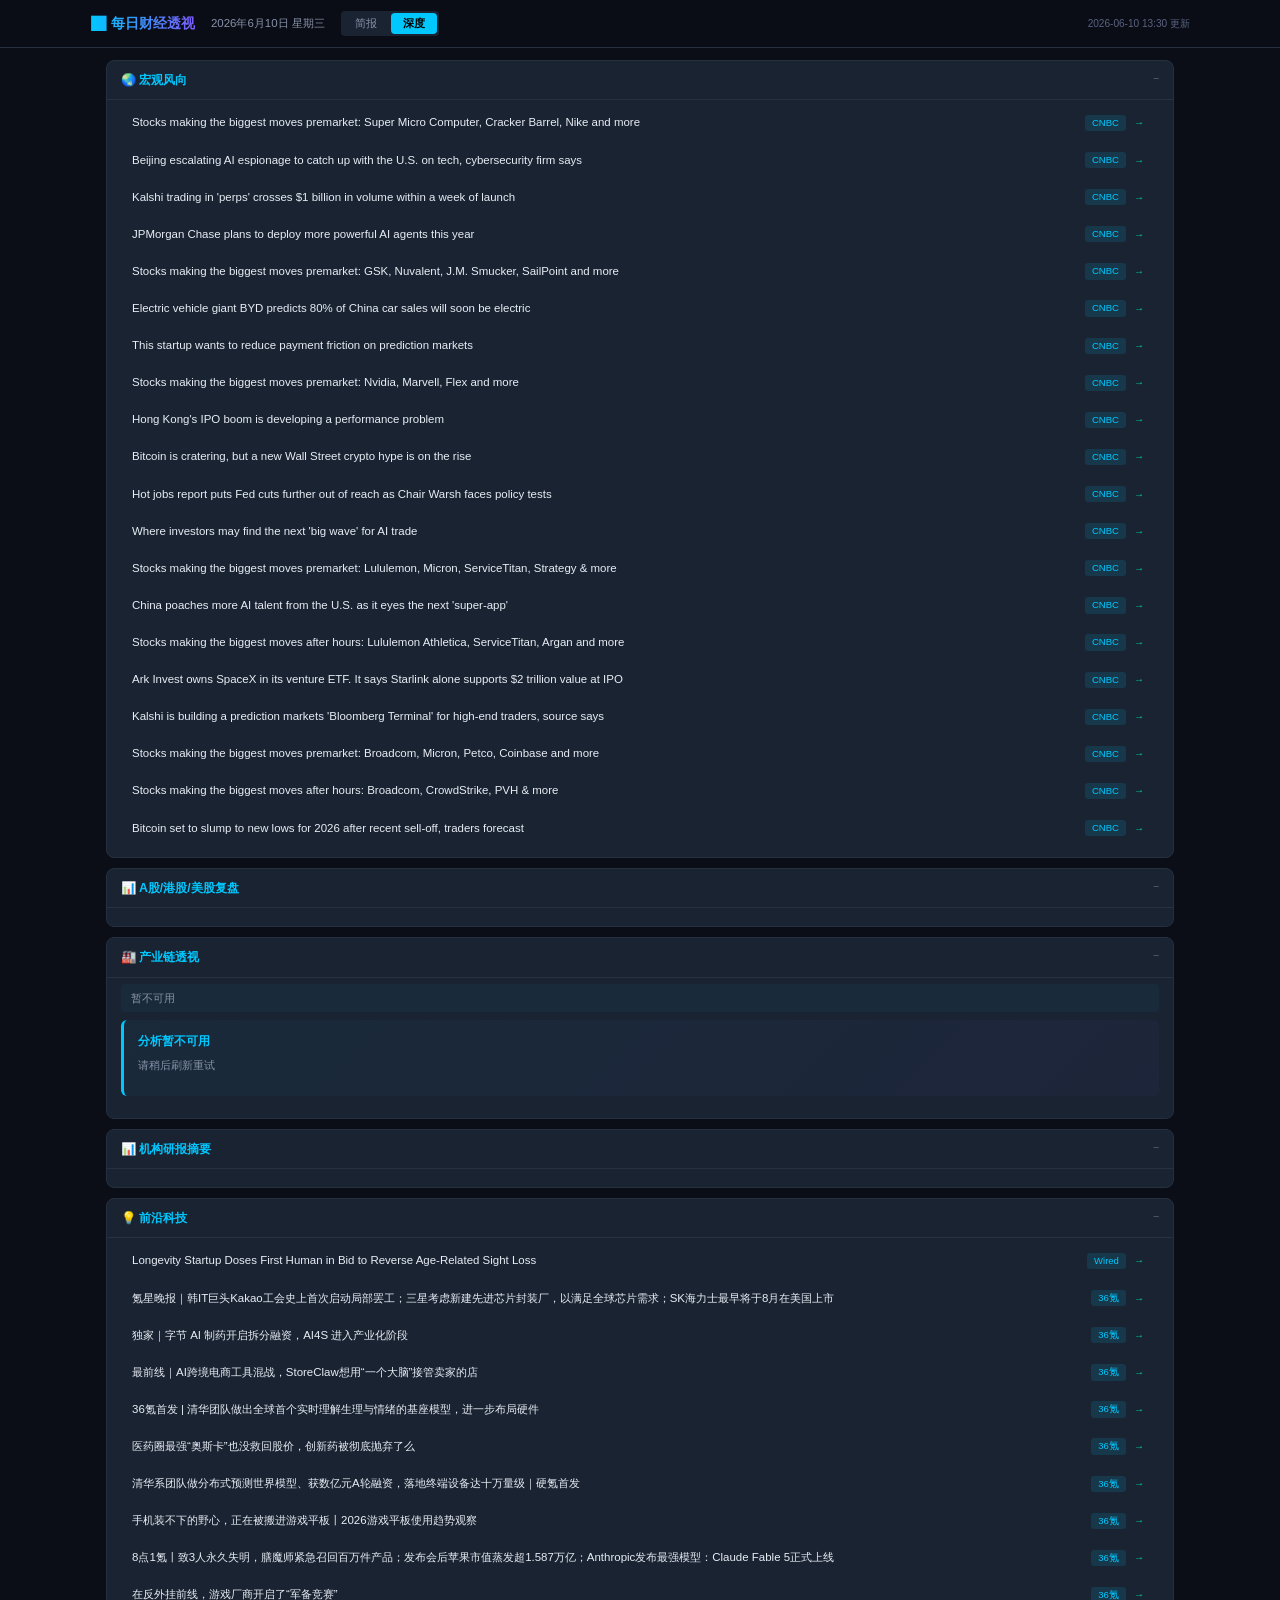
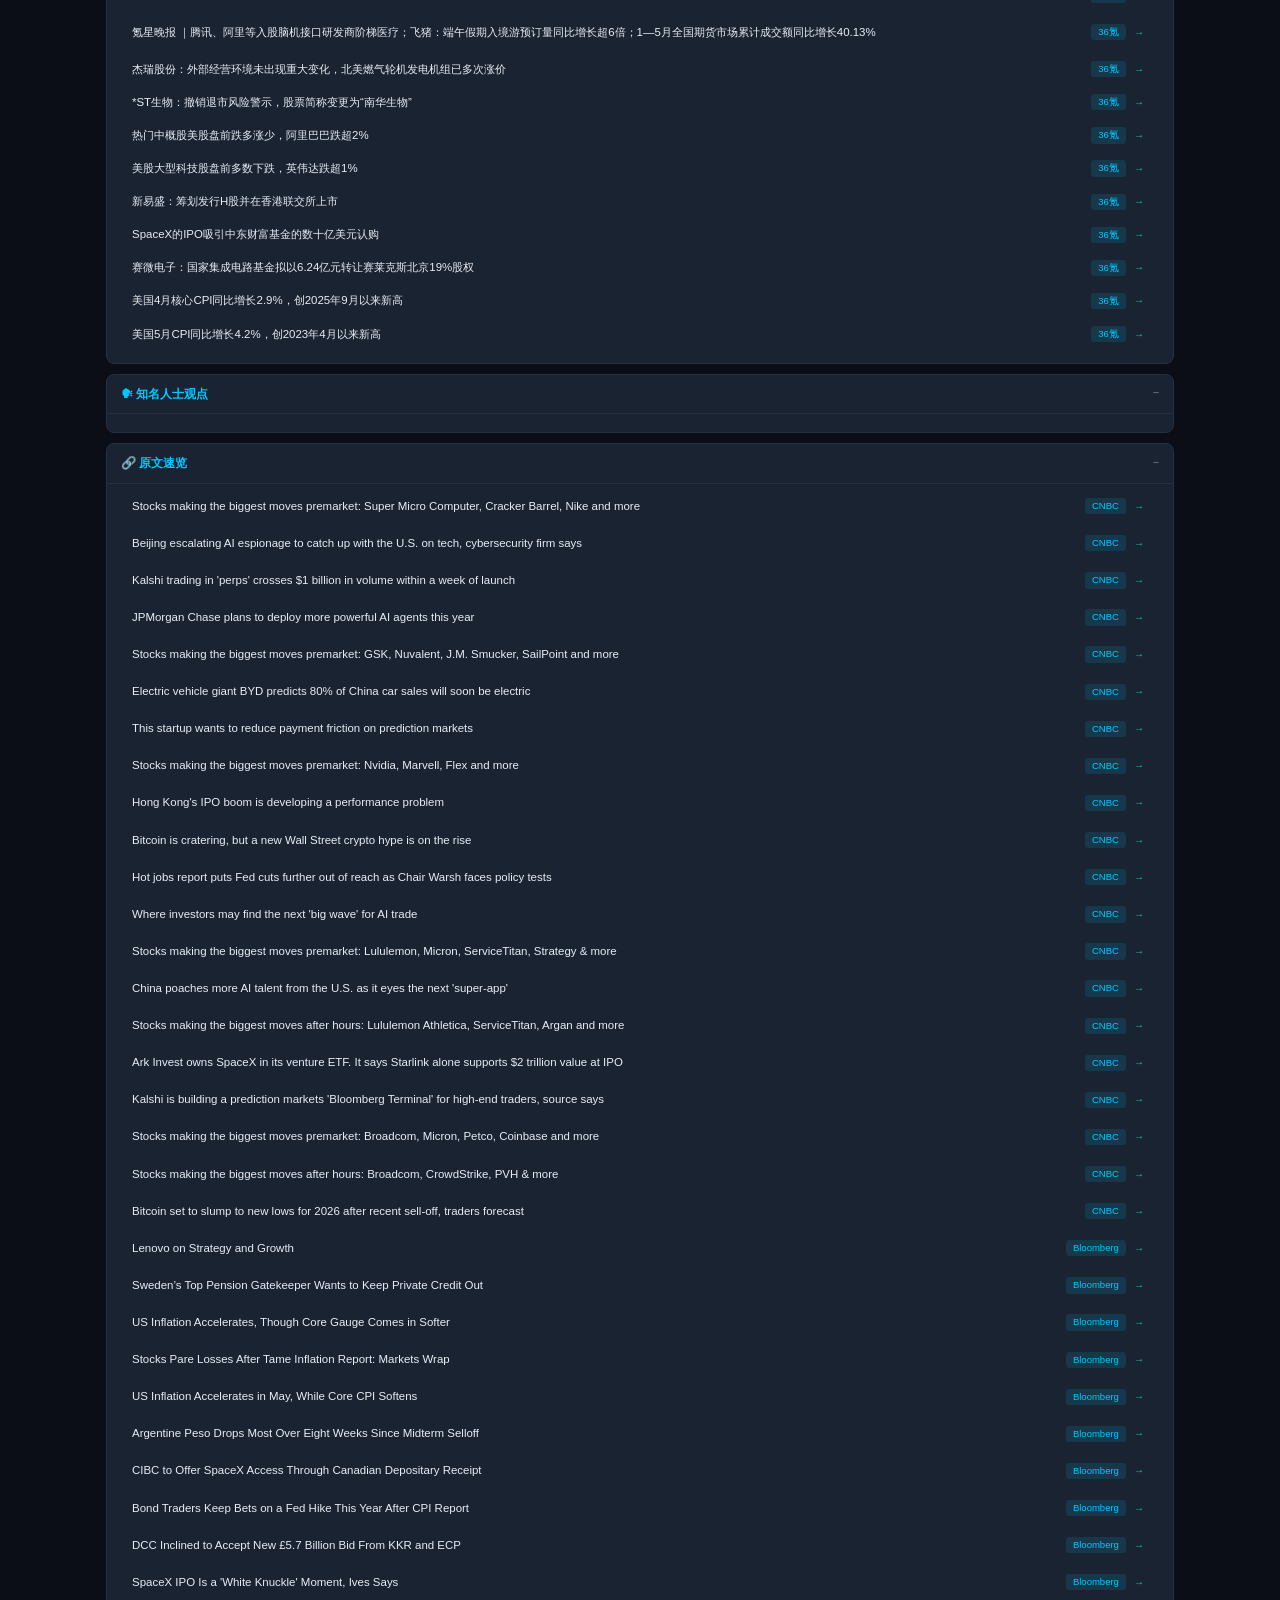
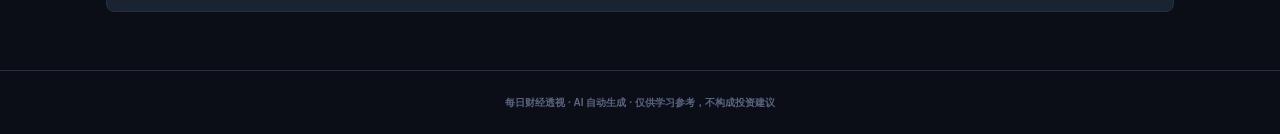
==== site/deep.html @ 853bfdf9 "每日财经报告自动更新 2026-06-10" ====
<!DOCTYPE html>
<html lang="zh-CN">
<head>
<meta charset="UTF-8">
<meta name="viewport" content="width=device-width, initial-scale=1.0">
<title>每日财经透视 | 2026年6月10日 星期三</title>
<link rel="stylesheet" href="style.css">
</head>
<body>

<div class="topbar">
    <div class="topbar-inner">
        <h1>📈 每日财经透视</h1>
        <span class="topbar-date">2026年6月10日 星期三</span>
        <div class="mode-group">
            <button class="mode-btn " onclick="switchMode('brief')">简报</button>
            <button class="mode-btn active" onclick="switchMode('deep')">深度</button>
        </div>
        <span class="topbar-upd">2026-06-10 13:30 更新</span>
    </div>
</div>

<div class="container">
    <div class="report" id="report-content">
        <div class="section" data-section="macro">
            <div class="section-hd">
                <h2>🌏 宏观风向</h2>
                <span class="section-toggle" onclick="toggleSection(this)">−</span>
            </div>
            <div class="section-bd"><div class="items-list">
                <div class="item" onclick="toggleDetail(this)">
                    <div class="item-hd">
                        <span class="item-tt">Stocks making the biggest moves premarket: Super Micro Computer, Cracker Barrel, Nike  and more</span>
                        <span class="item-meta"><span class="src-tag">CNBC</span> <a href="https://www.cnbc.com/2026/06/10/stocks-making-the-biggest-moves-premarket-smci-crbl-nke-cava.html" target="_blank" class="src-link" onclick="event.stopPropagation()">→</a></span>
                    </div>
                    <div class="item-bd"><p>These are the stocks posting the largest moves in the premarket.</p></div>
                </div>
                <div class="item" onclick="toggleDetail(this)">
                    <div class="item-hd">
                        <span class="item-tt">Beijing escalating AI espionage to catch up with the U.S. on tech, cybersecurity firm says</span>
                        <span class="item-meta"><span class="src-tag">CNBC</span> <a href="https://www.cnbc.com/2026/06/10/crowdstrike-warns-of-increasing-chinese-ai-cyberattacks-on-us-tech.html" target="_blank" class="src-link" onclick="event.stopPropagation()">→</a></span>
                    </div>
                    <div class="item-bd"><p>U.S. cybersecurity giant CrowdStrike said China-based entities made over half of state-sponsored cyberattacks on tech firms for artificial intelligence assets.</p></div>
                </div>
                <div class="item" onclick="toggleDetail(this)">
                    <div class="item-hd">
                        <span class="item-tt">Kalshi trading in 'perps' crosses $1 billion in volume within a week of launch</span>
                        <span class="item-meta"><span class="src-tag">CNBC</span> <a href="https://www.cnbc.com/2026/06/09/kalshi-perpetual-futures-trading-perps-crosses-1-billion-in-volume-within-a-week-of-launch.html" target="_blank" class="src-link" onclick="event.stopPropagation()">→</a></span>
                    </div>
                    <div class="item-bd"><p>A spokesperson for the company said that the product is the fastest growing in the prediction market platform's history.</p></div>
                </div>
                <div class="item" onclick="toggleDetail(this)">
                    <div class="item-hd">
                        <span class="item-tt">JPMorgan Chase plans to deploy more powerful AI agents this year</span>
                        <span class="item-meta"><span class="src-tag">CNBC</span> <a href="https://www.cnbc.com/2026/06/09/jpmorgan-chase-ai-agents.html" target="_blank" class="src-link" onclick="event.stopPropagation()">→</a></span>
                    </div>
                    <div class="item-bd"><p>JPMorgan Chase's move suggests long-running AI agents are close to clearing the security and governance hurdles that have slowed adoption inside big companies.</p></div>
                </div>
                <div class="item" onclick="toggleDetail(this)">
                    <div class="item-hd">
                        <span class="item-tt">Stocks making the biggest moves premarket: GSK, Nuvalent, J.M. Smucker, SailPoint and more</span>
                        <span class="item-meta"><span class="src-tag">CNBC</span> <a href="https://www.cnbc.com/2026/06/09/stocks-making-the-biggest-moves-premarket-gsk-nuvalent-jm-smucker-sailpoint-and-more.html" target="_blank" class="src-link" onclick="event.stopPropagation()">→</a></span>
                    </div>
                    <div class="item-bd"><p>These are the stocks posting the largest moves in early trading.</p></div>
                </div>
                <div class="item" onclick="toggleDetail(this)">
                    <div class="item-hd">
                        <span class="item-tt">Electric vehicle giant BYD predicts 80% of China car sales will soon be electric</span>
                        <span class="item-meta"><span class="src-tag">CNBC</span> <a href="https://www.cnbc.com/2026/06/09/electric-vehicle-giant-byd-predicts-80percent-of-china-car-sales-will-soon-be-electric.html" target="_blank" class="src-link" onclick="event.stopPropagation()">→</a></span>
                    </div>
                    <div class="item-bd"><p>BYD expects China's competitive electric vehicle market to continue growing, even as manufacturers and analysts anticipate domestic demand to taper further.</p></div>
                </div>
                <div class="item" onclick="toggleDetail(this)">
                    <div class="item-hd">
                        <span class="item-tt">This startup wants to reduce payment friction on prediction markets</span>
                        <span class="item-meta"><span class="src-tag">CNBC</span> <a href="https://www.cnbc.com/2026/06/08/this-startup-wants-to-reduce-payment-friction-on-prediction-markets.html" target="_blank" class="src-link" onclick="event.stopPropagation()">→</a></span>
                    </div>
                    <div class="item-bd"><p>EDGE Markets is announcing two new products to solve payment issues in prediction markets, the company shared exclusively with CNBC.</p></div>
                </div>
                <div class="item" onclick="toggleDetail(this)">
                    <div class="item-hd">
                        <span class="item-tt">Stocks making the biggest moves premarket: Nvidia, Marvell, Flex and more</span>
                        <span class="item-meta"><span class="src-tag">CNBC</span> <a href="https://www.cnbc.com/2026/06/08/stocks-making-the-biggest-moves-premarket-nvidia-marvell-flex-and-more.html" target="_blank" class="src-link" onclick="event.stopPropagation()">→</a></span>
                    </div>
                    <div class="item-bd"><p>These are the stocks posting the largest moves in early trading.</p></div>
                </div>
                <div class="item" onclick="toggleDetail(this)">
                    <div class="item-hd">
                        <span class="item-tt">Hong Kong's IPO boom is developing a performance problem</span>
                        <span class="item-meta"><span class="src-tag">CNBC</span> <a href="https://www.cnbc.com/2026/06/08/hong-kongs-ipo-boom-is-developing-a-performance-problem.html" target="_blank" class="src-link" onclick="event.stopPropagation()">→</a></span>
                    </div>
                    <div class="item-bd"><p>As Hong Kong vies with Wall Street to be the top IPO market, a growing number of pre-debut runups turn sour after their listing.</p></div>
                </div>
                <div class="item" onclick="toggleDetail(this)">
                    <div class="item-hd">
                        <span class="item-tt">Bitcoin is cratering, but a new Wall Street crypto hype is on the rise</span>
                        <span class="item-meta"><span class="src-tag">CNBC</span> <a href="https://www.cnbc.com/2026/06/06/bitcoin-price-crash-crypto-hype-hyperliquid-etfs.html" target="_blank" class="src-link" onclick="event.stopPropagation()">→</a></span>
                    </div>
                    <div class="item-bd"><p>As bitcoin dropped to its lowest price since 2024, investors flock to a new type of crypto investment linked to the hyperliquid platforms, HYPE ETFs.</p></div>
                </div>
                <div class="item" onclick="toggleDetail(this)">
                    <div class="item-hd">
                        <span class="item-tt">Hot jobs report puts Fed cuts further out of reach as Chair Warsh faces policy tests</span>
                        <span class="item-meta"><span class="src-tag">CNBC</span> <a href="https://www.cnbc.com/2026/06/05/hot-jobs-report-puts-fed-cuts-further-out-of-reach-as-chair-warsh-faces-policy-tests.html" target="_blank" class="src-link" onclick="event.stopPropagation()">→</a></span>
                    </div>
                    <div class="item-bd"><p>Another big jobs report in May has swept aside the possibility of interest rate cuts anytime soon.</p></div>
                </div>
                <div class="item" onclick="toggleDetail(this)">
                    <div class="item-hd">
                        <span class="item-tt">Where investors may find the next 'big wave' for AI trade</span>
                        <span class="item-meta"><span class="src-tag">CNBC</span> <a href="https://www.cnbc.com/2026/06/05/where-investors-may-find-the-next-big-wave-for-ai-trade.html" target="_blank" class="src-link" onclick="event.stopPropagation()">→</a></span>
                    </div>
                    <div class="item-bd"><p>Tim Urbanowicz, chief investment strategist at Innovator from Goldman Sachs Asset Management, tackles the AI boom.</p></div>
                </div>
                <div class="item" onclick="toggleDetail(this)">
                    <div class="item-hd">
                        <span class="item-tt">Stocks making the biggest moves premarket: Lululemon, Micron, ServiceTitan, Strategy & more</span>
                        <span class="item-meta"><span class="src-tag">CNBC</span> <a href="https://www.cnbc.com/2026/06/05/stocks-making-the-biggest-moves-premarket-lulu-mu-ttan.html" target="_blank" class="src-link" onclick="event.stopPropagation()">→</a></span>
                    </div>
                    <div class="item-bd"><p>These are the stocks posting the largest moves premarket.</p></div>
                </div>
                <div class="item" onclick="toggleDetail(this)">
                    <div class="item-hd">
                        <span class="item-tt">China poaches more AI talent from the U.S. as it eyes the next 'super-app'</span>
                        <span class="item-meta"><span class="src-tag">CNBC</span> <a href="https://www.cnbc.com/2026/06/05/china-may-move-toward-us-path-on-ai-as-firms-poach-employees.html" target="_blank" class="src-link" onclick="event.stopPropagation()">→</a></span>
                    </div>
                    <div class="item-bd"><p>Tencent Chief AI Scientist Yao Shunyu, who joined the company from OpenAI, said Friday he aims to pursue artificial general intelligence.</p></div>
                </div>
                <div class="item" onclick="toggleDetail(this)">
                    <div class="item-hd">
                        <span class="item-tt">Stocks making the biggest moves after hours: Lululemon Athletica, ServiceTitan, Argan and more</span>
                        <span class="item-meta"><span class="src-tag">CNBC</span> <a href="https://www.cnbc.com/2026/06/04/stocks-making-the-biggest-moves-after-hours-lulu-agx-ttan.html" target="_blank" class="src-link" onclick="event.stopPropagation()">→</a></span>
                    </div>
                    <div class="item-bd"><p>See which stocks are posting big moves after the bell.</p></div>
                </div>
                <div class="item" onclick="toggleDetail(this)">
                    <div class="item-hd">
                        <span class="item-tt">Ark Invest owns SpaceX in its venture ETF. It says Starlink alone supports $2 trillion value at IPO</span>
                        <span class="item-meta"><span class="src-tag">CNBC</span> <a href="https://www.cnbc.com/2026/06/04/ark-invest-owns-spacex-in-its-venture-etf-it-says-starlink-alone-supports-2-trillion-value-at-ipo.html" target="_blank" class="src-link" onclick="event.stopPropagation()">→</a></span>
                    </div>
                    <div class="item-bd"><p>Brett Winton said SpaceX's Starlink satellite broadband network is the primary driver of ARK's valuation thesis.</p></div>
                </div>
                <div class="item" onclick="toggleDetail(this)">
                    <div class="item-hd">
                        <span class="item-tt">Kalshi is building a prediction markets 'Bloomberg Terminal' for high-end traders, source says</span>
                        <span class="item-meta"><span class="src-tag">CNBC</span> <a href="https://www.cnbc.com/2026/06/04/kalshi-is-building-a-bloomberg-terminal-for-prediction-markets.html" target="_blank" class="src-link" onclick="event.stopPropagation()">→</a></span>
                    </div>
                    <div class="item-bd"><p>The prediction market platform is developing the platform to create a singular platform for its highly engaged traders.</p></div>
                </div>
                <div class="item" onclick="toggleDetail(this)">
                    <div class="item-hd">
                        <span class="item-tt">Stocks making the biggest moves premarket: Broadcom, Micron, Petco, Coinbase and more</span>
                        <span class="item-meta"><span class="src-tag">CNBC</span> <a href="https://www.cnbc.com/2026/06/04/stocks-making-the-biggest-moves-premarket-.html" target="_blank" class="src-link" onclick="event.stopPropagation()">→</a></span>
                    </div>
                    <div class="item-bd"><p>These are the stocks posting the largest moves in the premarket.</p></div>
                </div>
                <div class="item" onclick="toggleDetail(this)">
                    <div class="item-hd">
                        <span class="item-tt">Stocks making the biggest moves after hours: Broadcom, CrowdStrike, PVH & more</span>
                        <span class="item-meta"><span class="src-tag">CNBC</span> <a href="https://www.cnbc.com/2026/06/03/stocks-making-the-biggest-moves-after-hours-avgo-crwd-pvh.html" target="_blank" class="src-link" onclick="event.stopPropagation()">→</a></span>
                    </div>
                    <div class="item-bd"><p>See which stocks are posting big moves after the bell.</p></div>
                </div>
                <div class="item" onclick="toggleDetail(this)">
                    <div class="item-hd">
                        <span class="item-tt">Bitcoin set to slump to new lows for 2026 after recent sell-off, traders forecast</span>
                        <span class="item-meta"><span class="src-tag">CNBC</span> <a href="https://www.cnbc.com/2026/06/03/bitcoin-to-slump-to-new-lows-after-recent-sell-off-traders-predict.html" target="_blank" class="src-link" onclick="event.stopPropagation()">→</a></span>
                    </div>
                    <div class="item-bd"><p>The cryptocurrency is likely to break below its lows hit in early February, traders on prediction market Kalshi believe.</p></div>
                </div></div>
            </div>
        </div>
        <div class="section" data-section="markets">
            <div class="section-hd">
                <h2>📊 A股/港股/美股复盘</h2>
                <span class="section-toggle" onclick="toggleSection(this)">−</span>
            </div>
            <div class="section-bd">
            </div>
        </div>
        <div class="section" data-section="industry_chain">
            <div class="section-hd">
                <h2>🏭 产业链透视</h2>
                <span class="section-toggle" onclick="toggleSection(this)">−</span>
            </div>
            <div class="section-bd">
                <p class="section-summary">暂不可用</p>
                <div class="chain-card">
                    <div class="chain-theme">分析暂不可用</div>
                    <div class="chain-body">请稍后刷新重试</div>
                </div>
            </div>
        </div>
        <div class="section" data-section="research">
            <div class="section-hd">
                <h2>📊 机构研报摘要</h2>
                <span class="section-toggle" onclick="toggleSection(this)">−</span>
            </div>
            <div class="section-bd">
            </div>
        </div>
        <div class="section" data-section="tech">
            <div class="section-hd">
                <h2>💡 前沿科技</h2>
                <span class="section-toggle" onclick="toggleSection(this)">−</span>
            </div>
            <div class="section-bd"><div class="items-list">
                <div class="item" onclick="toggleDetail(this)">
                    <div class="item-hd">
                        <span class="item-tt">Longevity Startup Doses First Human in Bid to Reverse Age-Related Sight Loss</span>
                        <span class="item-meta"><span class="src-tag">Wired</span> <a href="https://www.wired.com/story/longevity-startup-doses-first-human-in-bid-to-reverse-age-related-sight-loss/" target="_blank" class="src-link" onclick="event.stopPropagation()">→</a></span>
                    </div>
                    <div class="item-bd"><p>It will be the first time ER-100 technology they claim can reverse aging in cells has been tested on a human.</p></div>
                </div>
                <div class="item" onclick="toggleDetail(this)">
                    <div class="item-hd">
                        <span class="item-tt">氪星晚报｜韩IT巨头Kakao工会史上首次启动局部罢工；三星考虑新建先进芯片封装厂，以满足全球芯片需求；SK海力士最早将于8月在美国上市</span>
                        <span class="item-meta"><span class="src-tag">36氪</span> <a href="https://36kr.com/p/3847079661193733?f=rss" target="_blank" class="src-link" onclick="event.stopPropagation()">→</a></span>
                    </div>
                    <div class="item-bd"><p><h2><strong>大公司：</strong></h2>
  <p><a href="https://36kr.com/newsflashes/3847048931936512" rel="noopener noreferrer" target="_blank"><strong>瑞斯康达：董事长李月杰因个人原因辞职，选举韩猛为新任董事长</strong></a></p>
  <p>36氪获悉，</p></div>
                </div>
                <div class="item" onclick="toggleDetail(this)">
                    <div class="item-hd">
                        <span class="item-tt">独家｜字节 AI 制药开启拆分融资，AI4S 进入产业化阶段</span>
                        <span class="item-meta"><span class="src-tag">36氪</span> <a href="https://36kr.com/p/3846956646124036?f=rss" target="_blank" class="src-link" onclick="event.stopPropagation()">→</a></span>
                    </div>
                    <div class="item-bd"><p><p>文｜周鑫雨</p>
  <p>编辑｜张雨忻</p>
  <p>《智能涌现》独家获悉，<strong>字节跳动 AI 制药业务线已启动拆分与独立融资进程。</strong></p>
  <p><strong>据悉，拆分后字节仍将控股新公司，AI 制药核心团队、核心算法、技术平台和已有管线资产将整体进入新主体。同时，该业务也将继续从火山引擎获得算力支持。</strong></p>
  <p>新公</p></div>
                </div>
                <div class="item" onclick="toggleDetail(this)">
                    <div class="item-hd">
                        <span class="item-tt">最前线｜AI跨境电商工具混战，StoreClaw想用“一个大脑”接管卖家的店</span>
                        <span class="item-meta"><span class="src-tag">36氪</span> <a href="https://36kr.com/p/3846793046133257?f=rss" target="_blank" class="src-link" onclick="event.stopPropagation()">→</a></span>
                    </div>
                    <div class="item-bd"><p><p>文｜张子怡</p>
  <p>编辑｜袁斯来</p>
  <p>在竞争常年格外激烈的跨境电商行业，精细化运营已成为决定商家利润的关键，多渠道布局则是规避风险的普遍运营选择。当前，“Shopify独立站+亚马逊+TikTok Shop”的多渠道三位一体布局，已成为中大型出海卖家的标配。</p>
  <p>不过，多渠道运作伴随着极高的人力成本与管理成本。有数据显示，一个典型的跨境商家在日常运营中，</p></div>
                </div>
                <div class="item" onclick="toggleDetail(this)">
                    <div class="item-hd">
                        <span class="item-tt">36氪首发 | 清华团队做出全球首个实时理解生理与情绪的基座模型，进一步布局硬件</span>
                        <span class="item-meta"><span class="src-tag">36氪</span> <a href="https://36kr.com/p/3846789531404549?f=rss" target="_blank" class="src-link" onclick="event.stopPropagation()">→</a></span>
                    </div>
                    <div class="item-bd"><p><p>作者&nbsp;|&nbsp;乔钰杰</p>
  <p>编辑&nbsp;|&nbsp;袁斯来</p>
  <p>硬氪获悉，北京微面科技有限公司（以下简称“微面科技”）近日完成数百万美元融资，由顺为资本投资。</p>
  <p>微面科技聚焦自研人类感知理解基座模型，打造新一代人机交互范式，创始团队主要来自清华大学，具备大模型、人机交互、软件工程与医学复合背景。</p>
  <p>当前，AI交互</p></div>
                </div>
                <div class="item" onclick="toggleDetail(this)">
                    <div class="item-hd">
                        <span class="item-tt">医药圈最强“奥斯卡”也没救回股价，创新药被彻底抛弃了么</span>
                        <span class="item-meta"><span class="src-tag">36氪</span> <a href="https://36kr.com/p/3845683804555529?f=rss" target="_blank" class="src-link" onclick="event.stopPropagation()">→</a></span>
                    </div>
                    <div class="item-bd"><p><p>文｜胡香赟</p>
  <p>编辑｜海若镜</p>
  <p>基本面向上、股价向下，是近期创新药板块的真实写照。</p>
  <p>6月以来，股市创新药板块延续跌势。上周，在全球肿瘤临床权威“风向标”的美国临床肿瘤学会（ASCO）上，多家中国创新药企公布了高价值的临床研究成果，但却未能成为扭转行情的催化剂。</p>
  <p>既往，ASCO上公布的新药临床研究进展是影响创新药企股价的关键变量</p></div>
                </div>
                <div class="item" onclick="toggleDetail(this)">
                    <div class="item-hd">
                        <span class="item-tt">清华系团队做分布式预测世界模型、获数亿元A轮融资，落地终端设备达十万量级｜硬氪首发</span>
                        <span class="item-meta"><span class="src-tag">36氪</span> <a href="https://36kr.com/p/3844720012151040?f=rss" target="_blank" class="src-link" onclick="event.stopPropagation()">→</a></span>
                    </div>
                    <div class="item-bd"><p><p>作者｜黄楠</p>
  <p>编辑｜袁斯来</p>
  <p>硬氪获悉，具身智能世界模型公司「千诀科技」日前完成数亿元A轮融资，本轮由京铭资本领投，山东新动能、山东财金资本、元禾厚望、芯能创投、南创投、英诺天使基金、尚势资本、仁爱集团、玄素投资等机构共同投资，投资方阵容汇集了国家队、产业方、市场化基金及家族办公室。Maple Pledge枫承资本长期出任私募股权融资顾问。</p>
  <p></p></div>
                </div>
                <div class="item" onclick="toggleDetail(this)">
                    <div class="item-hd">
                        <span class="item-tt">手机装不下的野心，正在被搬进游戏平板丨2026游戏平板使用趋势观察</span>
                        <span class="item-meta"><span class="src-tag">36氪</span> <a href="https://36kr.com/p/3846673443997961?f=rss" target="_blank" class="src-link" onclick="event.stopPropagation()">→</a></span>
                    </div>
                    <div class="item-bd"><p><p class="image-wrapper"><img src="https://img.36krcdn.com/hsossms/20260610/v2_616af26712d74c93acfbaf73aeb027fc@11416942_oswg2563523oswg1000oswg1485_img_000?x-oss-process=image/format,jpg/interlace,1"</p></div>
                </div>
                <div class="item" onclick="toggleDetail(this)">
                    <div class="item-hd">
                        <span class="item-tt">8点1氪丨致3人永久失明，膳魔师紧急召回百万件产品；发布会后苹果市值蒸发超1.587万亿；Anthropic发布最强模型：Claude Fable 5正式上线</span>
                        <span class="item-meta"><span class="src-tag">36氪</span> <a href="https://36kr.com/p/3846601462073600?f=rss" target="_blank" class="src-link" onclick="event.stopPropagation()">→</a></span>
                    </div>
                    <div class="item-bd"><p><h2>今日热点导览</h2>
  <p>清仓美高梅国际持股，何超琼套现逾1.4亿美元</p>
  <p>任天堂在法国遭2.7亿元重罚</p>
  <p>王传福回应股价被低估：还没能反映比亚迪潜力</p>
  <p>5月汽车销量公布：前十已无燃油车</p>
  <h2>TOP3大新闻</h2>
  <p><strong>已致3人永久失明，膳魔师紧急召回百万件产品</strong></p>
  <p</p></div>
                </div>
                <div class="item" onclick="toggleDetail(this)">
                    <div class="item-hd">
                        <span class="item-tt">在反外挂前线，游戏厂商开启了“军备竞赛”</span>
                        <span class="item-meta"><span class="src-tag">36氪</span> <a href="https://36kr.com/p/3846046471277059?f=rss" target="_blank" class="src-link" onclick="event.stopPropagation()">→</a></span>
                    </div>
                    <div class="item-bd"><p><p>“破坏公平，就该受到惩罚”，这几乎是所有人心中的共识。</p>
  <p>但在聚集了数千万乃至上亿参与者的游戏竞技场里，作弊行为的边界却显得模糊。</p>
  <p>在网络游戏领域，作弊有一个更广为人知的称呼：“开外挂”。它包含一切通过非官方允许的外部程序或硬件，获取超过正常玩家所拥有的信息与操作能力的行为。而在涉及游戏的场景中，外挂往往不包含在单机游戏里使用数据修改器，而是特指多人竞技游戏</p></div>
                </div>
                <div class="item" onclick="toggleDetail(this)">
                    <div class="item-hd">
                        <span class="item-tt">氪星晚报 ｜腾讯、阿里等入股脑机接口研发商阶梯医疗；飞猪：端午假期入境游预订量同比增长超6倍；1—5月全国期货市场累计成交额同比增长40.13%</span>
                        <span class="item-meta"><span class="src-tag">36氪</span> <a href="https://36kr.com/p/3845899768760580?f=rss" target="_blank" class="src-link" onclick="event.stopPropagation()">→</a></span>
                    </div>
                    <div class="item-bd"><p><h2>大公司：</h2>
  <p><strong>猫眼娱乐：作为首批内测开发者接入微信AI生态布局</strong></p>
  <p>36氪获悉，猫眼娱乐宣布作为微信AI生态首批内测开发者之一，旗下小程序接入微信AI Agent生态，借助微信AI Agent能力，为用户提供影片演出推荐、附近影院筛选、智能选座、一键支付等服务。</p>
  <p><strong>京东方A：控股子公司拟终止向不</p></div>
                </div>
                <div class="item" onclick="toggleDetail(this)">
                    <div class="item-hd">
                        <span class="item-tt">杰瑞股份：外部经营环境未出现重大变化，北美燃气轮机发电机组已多次涨价</span>
                        <span class="item-meta"><span class="src-tag">36氪</span> <a href="https://36kr.com/newsflashes/3847355386598656?f=rss" target="_blank" class="src-link" onclick="event.stopPropagation()">→</a></span>
                    </div>
                    <div class="item-bd"><p>36氪获悉，杰瑞股份公告，目前，公司整体生产经营状况正常，外部经营环境未出现重大变化，包括燃气轮机在内的各产品线运行稳定。在电力业务领域，公司坚定看好燃气轮机发电行业未来发展趋势，并将持续深耕该领域的相关业务。公司燃气轮机发电机组销售价格今年以来已多次上涨，受益于行业供不应求态势。在产能方面，北美地区已具备本地化装配生产能力，并通过扩建原有厂房及租赁厂房进一步提升产能；阿联酋迪拜生产及办公基地建设</p></div>
                </div>
                <div class="item" onclick="toggleDetail(this)">
                    <div class="item-hd">
                        <span class="item-tt">*ST生物：撤销退市风险警示，股票简称变更为“南华生物”</span>
                        <span class="item-meta"><span class="src-tag">36氪</span> <a href="https://36kr.com/newsflashes/3847351485338628?f=rss" target="_blank" class="src-link" onclick="event.stopPropagation()">→</a></span>
                    </div>
                    <div class="item-bd"><p>36氪获悉，*ST生物公告，公司撤销退市风险警示的申请已获得深圳证券交易所审核同意。根据有关规定，公司股票将于2026年6月11日开市起停牌1天，并于2026年6月12日开市起撤销退市风险警示并复牌，证券简称由“*ST生物”变更为“南华生物”，证券代码不变，股票交易日涨跌幅限制由“5%”变更为“10%”。</p></div>
                </div>
                <div class="item" onclick="toggleDetail(this)">
                    <div class="item-hd">
                        <span class="item-tt">热门中概股美股盘前跌多涨少，阿里巴巴跌超2%</span>
                        <span class="item-meta"><span class="src-tag">36氪</span> <a href="https://36kr.com/newsflashes/3847348021777673?f=rss" target="_blank" class="src-link" onclick="event.stopPropagation()">→</a></span>
                    </div>
                    <div class="item-bd"><p>36氪获悉，热门中概股美股盘前跌多涨少，截至发稿，阿里巴巴跌超2%，百度、蔚来、小鹏集团跌超1%，腾讯音乐跌0.54%，京东、拼多多跌0.4%；网易、B站涨超2%。</p></div>
                </div>
                <div class="item" onclick="toggleDetail(this)">
                    <div class="item-hd">
                        <span class="item-tt">美股大型科技股盘前多数下跌，英伟达跌超1%</span>
                        <span class="item-meta"><span class="src-tag">36氪</span> <a href="https://36kr.com/newsflashes/3847346608461060?f=rss" target="_blank" class="src-link" onclick="event.stopPropagation()">→</a></span>
                    </div>
                    <div class="item-bd"><p>36氪获悉，美股大型科技股盘前多数下跌，截至发稿，英伟达、Arm跌超1%，微软跌0.84%，谷歌跌0.55%，亚马逊跌0.52%，特斯拉跌0.33%，Meta跌0.28%，苹果跌0.04%；奈飞涨0.16%。</p></div>
                </div>
                <div class="item" onclick="toggleDetail(this)">
                    <div class="item-hd">
                        <span class="item-tt">新易盛：筹划发行H股并在香港联交所上市</span>
                        <span class="item-meta"><span class="src-tag">36氪</span> <a href="https://36kr.com/newsflashes/3847344586167552?f=rss" target="_blank" class="src-link" onclick="event.stopPropagation()">→</a></span>
                    </div>
                    <div class="item-bd"><p>36氪获悉，新易盛公告，公司第五届董事会第十四次会议审议通过发行H股股票并在香港联交所主板上市的议案。此举旨在提高资本实力和综合竞争力，提升国际影响力。该事项尚需提交股东会审议，并需经证监会备案及香港联交所、香港证监会核准，存在不确定性。</p></div>
                </div>
                <div class="item" onclick="toggleDetail(this)">
                    <div class="item-hd">
                        <span class="item-tt">SpaceX的IPO吸引中东财富基金的数十亿美元认购</span>
                        <span class="item-meta"><span class="src-tag">36氪</span> <a href="https://36kr.com/newsflashes/3847338513290505?f=rss" target="_blank" class="src-link" onclick="event.stopPropagation()">→</a></span>
                    </div>
                    <div class="item-bd"><p>SpaceX的首次公开募股（IPO）吸引了中东财富基金的数十亿美元认购。沙特阿拉伯的公共投资基金和科威特投资局 知情人士透露，各方已分别下单购买价值10亿至50亿美元的股票。他们还表示，规模达5800亿美元的卡塔尔投资局也可能做出重大投资承诺。（财联社）</p></div>
                </div>
                <div class="item" onclick="toggleDetail(this)">
                    <div class="item-hd">
                        <span class="item-tt">赛微电子：国家集成电路基金拟以6.24亿元转让赛莱克斯北京19%股权</span>
                        <span class="item-meta"><span class="src-tag">36氪</span> <a href="https://36kr.com/newsflashes/3847338086520066?f=rss" target="_blank" class="src-link" onclick="event.stopPropagation()">→</a></span>
                    </div>
                    <div class="item-bd"><p>36氪获悉，赛微电子公告，公司全资子公司赛莱克斯国际拟以挂牌底价6.24亿元通过北京产权交易所摘牌，收购国家集成电路基金持有的控股子公司赛莱克斯北京19%股权。交易完成后，公司将合计间接持有赛莱克斯北京100%股权。本次交易构成关联交易，尚需提交股东会审议。</p></div>
                </div>
                <div class="item" onclick="toggleDetail(this)">
                    <div class="item-hd">
                        <span class="item-tt">美国4月核心CPI同比增长2.9%，创2025年9月以来新高</span>
                        <span class="item-meta"><span class="src-tag">36氪</span> <a href="https://36kr.com/newsflashes/3847337320387584?f=rss" target="_blank" class="src-link" onclick="event.stopPropagation()">→</a></span>
                    </div>
                    <div class="item-bd"><p>美国4月核心CPI同比增长2.9%，创2025年9月以来新高；预估为2.9%，前值为2.8%。环比增长0.2%，预期0.30%，前值0.40%。（财联社）</p></div>
                </div>
                <div class="item" onclick="toggleDetail(this)">
                    <div class="item-hd">
                        <span class="item-tt">美国5月CPI同比增长4.2%，创2023年4月以来新高</span>
                        <span class="item-meta"><span class="src-tag">36氪</span> <a href="https://36kr.com/newsflashes/3847336944407817?f=rss" target="_blank" class="src-link" onclick="event.stopPropagation()">→</a></span>
                    </div>
                    <div class="item-bd"><p>美国5月消费者价格指数（CPI）同比增长4.2%，创2023年4月以来新高；预估为4.2%，前值为3.8%。（财联社）</p></div>
                </div></div>
            </div>
        </div>
        <div class="section" data-section="opinion">
            <div class="section-hd">
                <h2>🗣 知名人士观点</h2>
                <span class="section-toggle" onclick="toggleSection(this)">−</span>
            </div>
            <div class="section-bd">
            </div>
        </div>
        <div class="section" data-section="links">
            <div class="section-hd">
                <h2>🔗 原文速览</h2>
                <span class="section-toggle" onclick="toggleSection(this)">−</span>
            </div>
            <div class="section-bd"><div class="items-list">
                <div class="item" onclick="toggleDetail(this)">
                    <div class="item-hd">
                        <span class="item-tt">Stocks making the biggest moves premarket: Super Micro Computer, Cracker Barrel, Nike  and more</span>
                        <span class="item-meta"><span class="src-tag">CNBC</span> <a href="https://www.cnbc.com/2026/06/10/stocks-making-the-biggest-moves-premarket-smci-crbl-nke-cava.html" target="_blank" class="src-link" onclick="event.stopPropagation()">→</a></span>
                    </div>
                    <div class="item-bd"><p></p></div>
                </div>
                <div class="item" onclick="toggleDetail(this)">
                    <div class="item-hd">
                        <span class="item-tt">Beijing escalating AI espionage to catch up with the U.S. on tech, cybersecurity firm says</span>
                        <span class="item-meta"><span class="src-tag">CNBC</span> <a href="https://www.cnbc.com/2026/06/10/crowdstrike-warns-of-increasing-chinese-ai-cyberattacks-on-us-tech.html" target="_blank" class="src-link" onclick="event.stopPropagation()">→</a></span>
                    </div>
                    <div class="item-bd"><p></p></div>
                </div>
                <div class="item" onclick="toggleDetail(this)">
                    <div class="item-hd">
                        <span class="item-tt">Kalshi trading in 'perps' crosses $1 billion in volume within a week of launch</span>
                        <span class="item-meta"><span class="src-tag">CNBC</span> <a href="https://www.cnbc.com/2026/06/09/kalshi-perpetual-futures-trading-perps-crosses-1-billion-in-volume-within-a-week-of-launch.html" target="_blank" class="src-link" onclick="event.stopPropagation()">→</a></span>
                    </div>
                    <div class="item-bd"><p></p></div>
                </div>
                <div class="item" onclick="toggleDetail(this)">
                    <div class="item-hd">
                        <span class="item-tt">JPMorgan Chase plans to deploy more powerful AI agents this year</span>
                        <span class="item-meta"><span class="src-tag">CNBC</span> <a href="https://www.cnbc.com/2026/06/09/jpmorgan-chase-ai-agents.html" target="_blank" class="src-link" onclick="event.stopPropagation()">→</a></span>
                    </div>
                    <div class="item-bd"><p></p></div>
                </div>
                <div class="item" onclick="toggleDetail(this)">
                    <div class="item-hd">
                        <span class="item-tt">Stocks making the biggest moves premarket: GSK, Nuvalent, J.M. Smucker, SailPoint and more</span>
                        <span class="item-meta"><span class="src-tag">CNBC</span> <a href="https://www.cnbc.com/2026/06/09/stocks-making-the-biggest-moves-premarket-gsk-nuvalent-jm-smucker-sailpoint-and-more.html" target="_blank" class="src-link" onclick="event.stopPropagation()">→</a></span>
                    </div>
                    <div class="item-bd"><p></p></div>
                </div>
                <div class="item" onclick="toggleDetail(this)">
                    <div class="item-hd">
                        <span class="item-tt">Electric vehicle giant BYD predicts 80% of China car sales will soon be electric</span>
                        <span class="item-meta"><span class="src-tag">CNBC</span> <a href="https://www.cnbc.com/2026/06/09/electric-vehicle-giant-byd-predicts-80percent-of-china-car-sales-will-soon-be-electric.html" target="_blank" class="src-link" onclick="event.stopPropagation()">→</a></span>
                    </div>
                    <div class="item-bd"><p></p></div>
                </div>
                <div class="item" onclick="toggleDetail(this)">
                    <div class="item-hd">
                        <span class="item-tt">This startup wants to reduce payment friction on prediction markets</span>
                        <span class="item-meta"><span class="src-tag">CNBC</span> <a href="https://www.cnbc.com/2026/06/08/this-startup-wants-to-reduce-payment-friction-on-prediction-markets.html" target="_blank" class="src-link" onclick="event.stopPropagation()">→</a></span>
                    </div>
                    <div class="item-bd"><p></p></div>
                </div>
                <div class="item" onclick="toggleDetail(this)">
                    <div class="item-hd">
                        <span class="item-tt">Stocks making the biggest moves premarket: Nvidia, Marvell, Flex and more</span>
                        <span class="item-meta"><span class="src-tag">CNBC</span> <a href="https://www.cnbc.com/2026/06/08/stocks-making-the-biggest-moves-premarket-nvidia-marvell-flex-and-more.html" target="_blank" class="src-link" onclick="event.stopPropagation()">→</a></span>
                    </div>
                    <div class="item-bd"><p></p></div>
                </div>
                <div class="item" onclick="toggleDetail(this)">
                    <div class="item-hd">
                        <span class="item-tt">Hong Kong's IPO boom is developing a performance problem</span>
                        <span class="item-meta"><span class="src-tag">CNBC</span> <a href="https://www.cnbc.com/2026/06/08/hong-kongs-ipo-boom-is-developing-a-performance-problem.html" target="_blank" class="src-link" onclick="event.stopPropagation()">→</a></span>
                    </div>
                    <div class="item-bd"><p></p></div>
                </div>
                <div class="item" onclick="toggleDetail(this)">
                    <div class="item-hd">
                        <span class="item-tt">Bitcoin is cratering, but a new Wall Street crypto hype is on the rise</span>
                        <span class="item-meta"><span class="src-tag">CNBC</span> <a href="https://www.cnbc.com/2026/06/06/bitcoin-price-crash-crypto-hype-hyperliquid-etfs.html" target="_blank" class="src-link" onclick="event.stopPropagation()">→</a></span>
                    </div>
                    <div class="item-bd"><p></p></div>
                </div>
                <div class="item" onclick="toggleDetail(this)">
                    <div class="item-hd">
                        <span class="item-tt">Hot jobs report puts Fed cuts further out of reach as Chair Warsh faces policy tests</span>
                        <span class="item-meta"><span class="src-tag">CNBC</span> <a href="https://www.cnbc.com/2026/06/05/hot-jobs-report-puts-fed-cuts-further-out-of-reach-as-chair-warsh-faces-policy-tests.html" target="_blank" class="src-link" onclick="event.stopPropagation()">→</a></span>
                    </div>
                    <div class="item-bd"><p></p></div>
                </div>
                <div class="item" onclick="toggleDetail(this)">
                    <div class="item-hd">
                        <span class="item-tt">Where investors may find the next 'big wave' for AI trade</span>
                        <span class="item-meta"><span class="src-tag">CNBC</span> <a href="https://www.cnbc.com/2026/06/05/where-investors-may-find-the-next-big-wave-for-ai-trade.html" target="_blank" class="src-link" onclick="event.stopPropagation()">→</a></span>
                    </div>
                    <div class="item-bd"><p></p></div>
                </div>
                <div class="item" onclick="toggleDetail(this)">
                    <div class="item-hd">
                        <span class="item-tt">Stocks making the biggest moves premarket: Lululemon, Micron, ServiceTitan, Strategy & more</span>
                        <span class="item-meta"><span class="src-tag">CNBC</span> <a href="https://www.cnbc.com/2026/06/05/stocks-making-the-biggest-moves-premarket-lulu-mu-ttan.html" target="_blank" class="src-link" onclick="event.stopPropagation()">→</a></span>
                    </div>
                    <div class="item-bd"><p></p></div>
                </div>
                <div class="item" onclick="toggleDetail(this)">
                    <div class="item-hd">
                        <span class="item-tt">China poaches more AI talent from the U.S. as it eyes the next 'super-app'</span>
                        <span class="item-meta"><span class="src-tag">CNBC</span> <a href="https://www.cnbc.com/2026/06/05/china-may-move-toward-us-path-on-ai-as-firms-poach-employees.html" target="_blank" class="src-link" onclick="event.stopPropagation()">→</a></span>
                    </div>
                    <div class="item-bd"><p></p></div>
                </div>
                <div class="item" onclick="toggleDetail(this)">
                    <div class="item-hd">
                        <span class="item-tt">Stocks making the biggest moves after hours: Lululemon Athletica, ServiceTitan, Argan and more</span>
                        <span class="item-meta"><span class="src-tag">CNBC</span> <a href="https://www.cnbc.com/2026/06/04/stocks-making-the-biggest-moves-after-hours-lulu-agx-ttan.html" target="_blank" class="src-link" onclick="event.stopPropagation()">→</a></span>
                    </div>
                    <div class="item-bd"><p></p></div>
                </div>
                <div class="item" onclick="toggleDetail(this)">
                    <div class="item-hd">
                        <span class="item-tt">Ark Invest owns SpaceX in its venture ETF. It says Starlink alone supports $2 trillion value at IPO</span>
                        <span class="item-meta"><span class="src-tag">CNBC</span> <a href="https://www.cnbc.com/2026/06/04/ark-invest-owns-spacex-in-its-venture-etf-it-says-starlink-alone-supports-2-trillion-value-at-ipo.html" target="_blank" class="src-link" onclick="event.stopPropagation()">→</a></span>
                    </div>
                    <div class="item-bd"><p></p></div>
                </div>
                <div class="item" onclick="toggleDetail(this)">
                    <div class="item-hd">
                        <span class="item-tt">Kalshi is building a prediction markets 'Bloomberg Terminal' for high-end traders, source says</span>
                        <span class="item-meta"><span class="src-tag">CNBC</span> <a href="https://www.cnbc.com/2026/06/04/kalshi-is-building-a-bloomberg-terminal-for-prediction-markets.html" target="_blank" class="src-link" onclick="event.stopPropagation()">→</a></span>
                    </div>
                    <div class="item-bd"><p></p></div>
                </div>
                <div class="item" onclick="toggleDetail(this)">
                    <div class="item-hd">
                        <span class="item-tt">Stocks making the biggest moves premarket: Broadcom, Micron, Petco, Coinbase and more</span>
                        <span class="item-meta"><span class="src-tag">CNBC</span> <a href="https://www.cnbc.com/2026/06/04/stocks-making-the-biggest-moves-premarket-.html" target="_blank" class="src-link" onclick="event.stopPropagation()">→</a></span>
                    </div>
                    <div class="item-bd"><p></p></div>
                </div>
                <div class="item" onclick="toggleDetail(this)">
                    <div class="item-hd">
                        <span class="item-tt">Stocks making the biggest moves after hours: Broadcom, CrowdStrike, PVH & more</span>
                        <span class="item-meta"><span class="src-tag">CNBC</span> <a href="https://www.cnbc.com/2026/06/03/stocks-making-the-biggest-moves-after-hours-avgo-crwd-pvh.html" target="_blank" class="src-link" onclick="event.stopPropagation()">→</a></span>
                    </div>
                    <div class="item-bd"><p></p></div>
                </div>
                <div class="item" onclick="toggleDetail(this)">
                    <div class="item-hd">
                        <span class="item-tt">Bitcoin set to slump to new lows for 2026 after recent sell-off, traders forecast</span>
                        <span class="item-meta"><span class="src-tag">CNBC</span> <a href="https://www.cnbc.com/2026/06/03/bitcoin-to-slump-to-new-lows-after-recent-sell-off-traders-predict.html" target="_blank" class="src-link" onclick="event.stopPropagation()">→</a></span>
                    </div>
                    <div class="item-bd"><p></p></div>
                </div>
                <div class="item" onclick="toggleDetail(this)">
                    <div class="item-hd">
                        <span class="item-tt">Lenovo on Strategy and Growth</span>
                        <span class="item-meta"><span class="src-tag">Bloomberg</span> <a href="https://www.bloomberg.com/news/videos/2026-06-10/lenovo-on-strategy-and-growth-video" target="_blank" class="src-link" onclick="event.stopPropagation()">→</a></span>
                    </div>
                    <div class="item-bd"><p></p></div>
                </div>
                <div class="item" onclick="toggleDetail(this)">
                    <div class="item-hd">
                        <span class="item-tt">Sweden’s Top Pension Gatekeeper Wants to Keep Private Credit Out</span>
                        <span class="item-meta"><span class="src-tag">Bloomberg</span> <a href="https://www.bloomberg.com/news/articles/2026-06-10/sweden-s-top-pension-gatekeeper-wants-to-keep-private-credit-out" target="_blank" class="src-link" onclick="event.stopPropagation()">→</a></span>
                    </div>
                    <div class="item-bd"><p></p></div>
                </div>
                <div class="item" onclick="toggleDetail(this)">
                    <div class="item-hd">
                        <span class="item-tt">US Inflation Accelerates, Though Core Gauge Comes in Softer</span>
                        <span class="item-meta"><span class="src-tag">Bloomberg</span> <a href="https://www.bloomberg.com/news/articles/2026-06-10/us-inflation-accelerates-though-core-gauge-comes-in-softer" target="_blank" class="src-link" onclick="event.stopPropagation()">→</a></span>
                    </div>
                    <div class="item-bd"><p></p></div>
                </div>
                <div class="item" onclick="toggleDetail(this)">
                    <div class="item-hd">
                        <span class="item-tt">Stocks Pare Losses After Tame Inflation Report: Markets Wrap</span>
                        <span class="item-meta"><span class="src-tag">Bloomberg</span> <a href="https://www.bloomberg.com/news/articles/2026-06-09/stock-market-today-dow-s-p-live-updates" target="_blank" class="src-link" onclick="event.stopPropagation()">→</a></span>
                    </div>
                    <div class="item-bd"><p></p></div>
                </div>
                <div class="item" onclick="toggleDetail(this)">
                    <div class="item-hd">
                        <span class="item-tt">US Inflation Accelerates in May, While Core CPI Softens</span>
                        <span class="item-meta"><span class="src-tag">Bloomberg</span> <a href="https://www.bloomberg.com/news/videos/2026-06-10/us-inflation-accelerates-in-may-while-core-cpi-softens-video" target="_blank" class="src-link" onclick="event.stopPropagation()">→</a></span>
                    </div>
                    <div class="item-bd"><p></p></div>
                </div>
                <div class="item" onclick="toggleDetail(this)">
                    <div class="item-hd">
                        <span class="item-tt">Argentine Peso Drops Most Over Eight Weeks Since Midterm Selloff</span>
                        <span class="item-meta"><span class="src-tag">Bloomberg</span> <a href="https://www.bloomberg.com/news/articles/2026-06-10/argentine-peso-drops-most-over-eight-weeks-since-midterm-selloff-shock-therapy" target="_blank" class="src-link" onclick="event.stopPropagation()">→</a></span>
                    </div>
                    <div class="item-bd"><p></p></div>
                </div>
                <div class="item" onclick="toggleDetail(this)">
                    <div class="item-hd">
                        <span class="item-tt">CIBC to Offer SpaceX Access Through Canadian Depositary Receipt</span>
                        <span class="item-meta"><span class="src-tag">Bloomberg</span> <a href="https://www.bloomberg.com/news/articles/2026-06-10/cibc-to-offer-spacex-access-through-canadian-depositary-receipt" target="_blank" class="src-link" onclick="event.stopPropagation()">→</a></span>
                    </div>
                    <div class="item-bd"><p></p></div>
                </div>
                <div class="item" onclick="toggleDetail(this)">
                    <div class="item-hd">
                        <span class="item-tt">Bond Traders Keep Bets on a Fed Hike This Year After CPI Report</span>
                        <span class="item-meta"><span class="src-tag">Bloomberg</span> <a href="https://www.bloomberg.com/news/articles/2026-06-10/bond-traders-keep-bets-on-a-fed-hike-this-year-after-cpi-report" target="_blank" class="src-link" onclick="event.stopPropagation()">→</a></span>
                    </div>
                    <div class="item-bd"><p></p></div>
                </div>
                <div class="item" onclick="toggleDetail(this)">
                    <div class="item-hd">
                        <span class="item-tt">DCC Inclined to Accept New £5.7 Billion Bid From KKR and ECP</span>
                        <span class="item-meta"><span class="src-tag">Bloomberg</span> <a href="https://www.bloomberg.com/news/articles/2026-06-10/dcc-inclined-to-accept-new-5-7-billion-bid-from-kkr-and-ecp" target="_blank" class="src-link" onclick="event.stopPropagation()">→</a></span>
                    </div>
                    <div class="item-bd"><p></p></div>
                </div>
                <div class="item" onclick="toggleDetail(this)">
                    <div class="item-hd">
                        <span class="item-tt">SpaceX IPO Is a 'White Knuckle' Moment, Ives Says</span>
                        <span class="item-meta"><span class="src-tag">Bloomberg</span> <a href="https://www.bloomberg.com/news/videos/2026-06-10/spacex-ipo-is-a-white-knuckle-moment-ives-says-video" target="_blank" class="src-link" onclick="event.stopPropagation()">→</a></span>
                    </div>
                    <div class="item-bd"><p></p></div>
                </div></div>
            </div>
        </div></div>
</div>

<div class="footer">
    <p>每日财经透视 · AI 自动生成 · 仅供学习参考，不构成投资建议</p>
</div>

<script src="script.js"></script>
</body>
</html>
---- site/style.css ----
/* ========== 每日财经透视 | 专业版 v2 ========== */
*,*::before,*::after{box-sizing:border-box;margin:0;padding:0}
:root{
    --bg:#0b0e17;
    --surface:#131926;
    --card:#1a2332;
    --border:#253040;
    --accent:#00c8ff;
    --accent2:#7c5cfc;
    --green:#00d4aa;
    --red:#ff4757;
    --text:#e8edf5;
    --text2:#8892a8;
    --text3:#5a6480;
    --radius:8px;
    --font:-apple-system,BlinkMacSystemFont,"SF Pro","PingFang SC","Microsoft YaHei",sans-serif;
    --mono:"SF Mono","JetBrains Mono","Consolas",monospace
}
html{font-size:14px}body{font-family:var(--font);background:var(--bg);color:var(--text);line-height:1.5;-webkit-font-smoothing:antialiased}

/* ========== 顶部导航 ========== */
.topbar{
    position:sticky;top:0;z-index:100;
    background:rgba(11,14,23,.92);backdrop-filter:blur(12px);
    border-bottom:1px solid var(--border);
    padding:0 24px;height:48px;display:flex;align-items:center
}
.topbar-inner{
    max-width:1100px;margin:0 auto;width:100%;
    display:flex;align-items:center;gap:16px
}
.topbar h1{font-size:1rem;font-weight:700;background:linear-gradient(90deg,var(--accent),var(--accent2));-webkit-background-clip:text;-webkit-text-fill-color:transparent;background-clip:text;white-space:nowrap}
.topbar-date{color:var(--text2);font-size:.82rem;white-space:nowrap}
.topbar-upd{color:var(--text3);font-size:.72rem;margin-left:auto;white-space:nowrap}
.mode-group{display:flex;gap:2px;background:var(--card);border-radius:4px;padding:2px}
.mode-btn{padding:3px 12px;border:none;border-radius:4px;background:transparent;color:var(--text2);cursor:pointer;font-size:.78rem;font-weight:500;transition:.15s}
.mode-btn.active{background:var(--accent);color:#000;font-weight:600}
.mode-btn:not(.active):hover{color:var(--text)}

/* ========== 内容区 ========== */
.container{max-width:1100px;margin:0 auto;padding:12px 16px 40px}

/* ========== 板块卡片 ========== */
.section{background:var(--card);border-radius:var(--radius);border:1px solid var(--border);margin-bottom:10px;overflow:hidden;transition:border-color .15s}
.section:hover{border-color:var(--accent)}
.section-hd{display:flex;justify-content:space-between;align-items:center;padding:10px 14px;cursor:pointer;user-select:none;border-bottom:1px solid var(--border)}
.section-hd h2{font-size:.88rem;font-weight:700;color:var(--accent)}
.section-toggle{font-size:.75rem;color:var(--text3);font-family:var(--mono)}
.section-bd{padding:6px 14px 12px}
.section.collapsed .section-bd{display:none}

/* ========== 产业链卡片 ========== */
.chain-card{
    background:linear-gradient(135deg,rgba(0,200,255,.04),rgba(124,92,252,.04));
    border-left:3px solid var(--accent);
    border-radius:6px;padding:12px 14px;margin-bottom:10px
}
.chain-theme{font-size:.86rem;font-weight:700;color:var(--accent);margin-bottom:6px}
.chain-body{font-size:.82rem;color:var(--text2);line-height:1.7;margin-bottom:8px}
.chain-bottleneck{font-size:.78rem;color:var(--red);background:rgba(255,71,87,.08);padding:4px 10px;border-radius:4px;margin-bottom:6px}
.chain-verdict{font-size:.8rem;color:var(--green);font-weight:600;padding:4px 0}

/* ========== 新闻条目 ========== */
.items-list{display:flex;flex-direction:column;gap:4px}
.item{
    padding:7px 10px;
    border-radius:4px;
    cursor:pointer;
    transition:background .1s;
    border:1px solid transparent
}
.item:hover{background:rgba(255,255,255,.03);border-color:rgba(255,255,255,.06)}
.item-hd{display:flex;justify-content:space-between;align-items:flex-start;gap:8px}
.item-tt{font-size:.82rem;font-weight:500;flex:1;line-height:1.4}
.item-meta{display:flex;gap:4px;align-items:center;flex-shrink:0;flex-wrap:wrap;justify-content:flex-end}
.src-tag{font-size:.68rem;padding:1px 7px;border-radius:3px;background:rgba(0,200,255,.12);color:var(--accent);white-space:nowrap;font-weight:500}
.src-link{font-size:.72rem;color:var(--green);text-decoration:none;white-space:nowrap;padding:1px 4px}
.src-link:hover{text-decoration:underline;color:var(--accent)}
.item-bd{
    margin-top:4px;
    font-size:.78rem;
    color:var(--text2);
    line-height:1.6;
    display:none;
    padding:4px 0 2px
}
.item.expanded .item-bd{display:block}
.item.expanded{background:rgba(255,255,255,.02);border-color:var(--border)}

/* ========== 板块摘要 ========== */
.section-summary{color:var(--text2);font-size:.78rem;margin-bottom:8px;padding:6px 10px;background:rgba(0,200,255,.04);border-radius:4px;line-height:1.5}

/* ========== 页脚 ========== */
.footer{text-align:center;padding:24px 16px;color:var(--text3);font-size:.72rem;border-top:1px solid var(--border);margin-top:8px}

/* ========== 加载动画 ========== */
.loading{text-align:center;padding:60px 20px;color:var(--text3)}
.loading .sp{width:36px;height:36px;border:3px solid var(--border);border-top-color:var(--accent);border-radius:50%;animation:spin .7s linear infinite;margin:0 auto 12px}
@keyframes spin{to{transform:rotate(360deg)}}

/* ========== 响应式 ========== */
@media(max-width:640px){
    .topbar{padding:0 12px;height:44px}
    .topbar h1{font-size:.88rem}
    .topbar-date,.topbar-upd{display:none}
    .container{padding:8px 8px 32px}
    .section-hd{padding:8px 10px}
    .section-bd{padding:4px 10px 10px}
    .item-hd{flex-direction:column;gap:3px}
    .item-tt{font-size:.8rem}
}
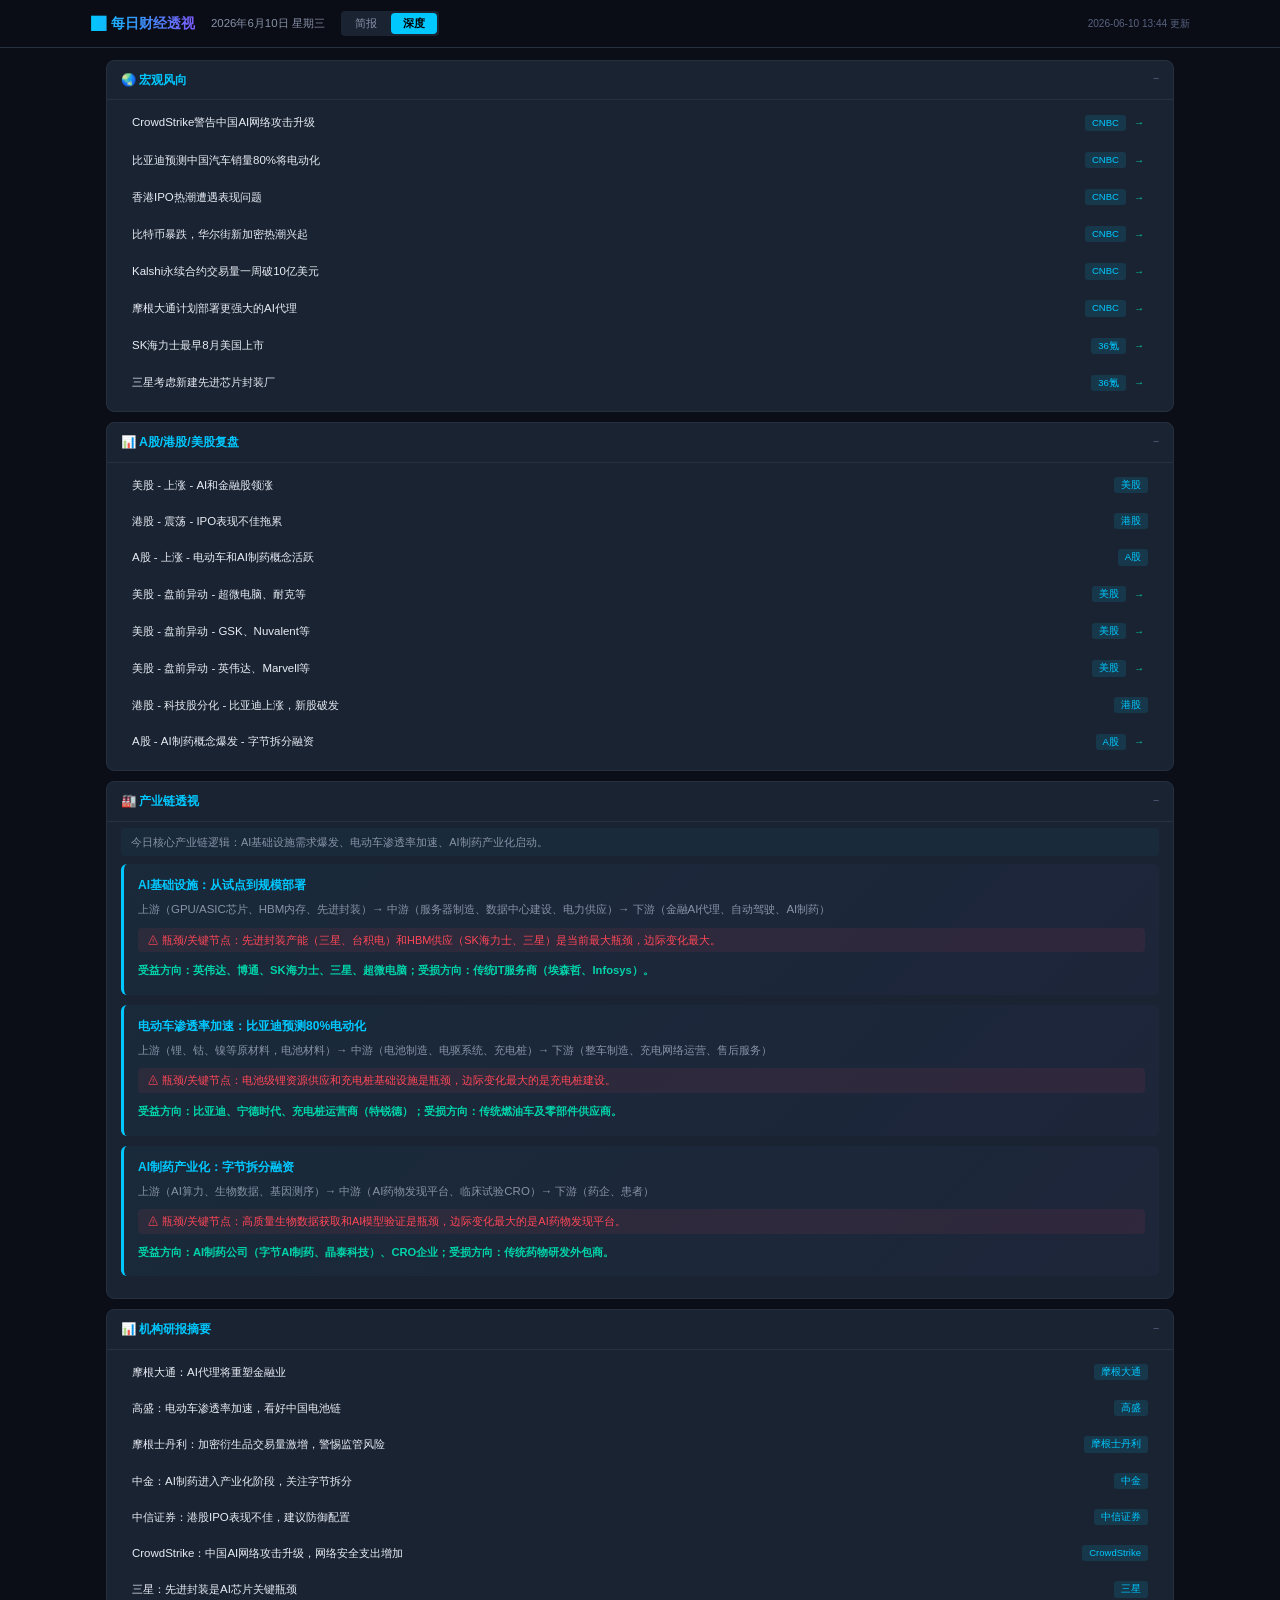
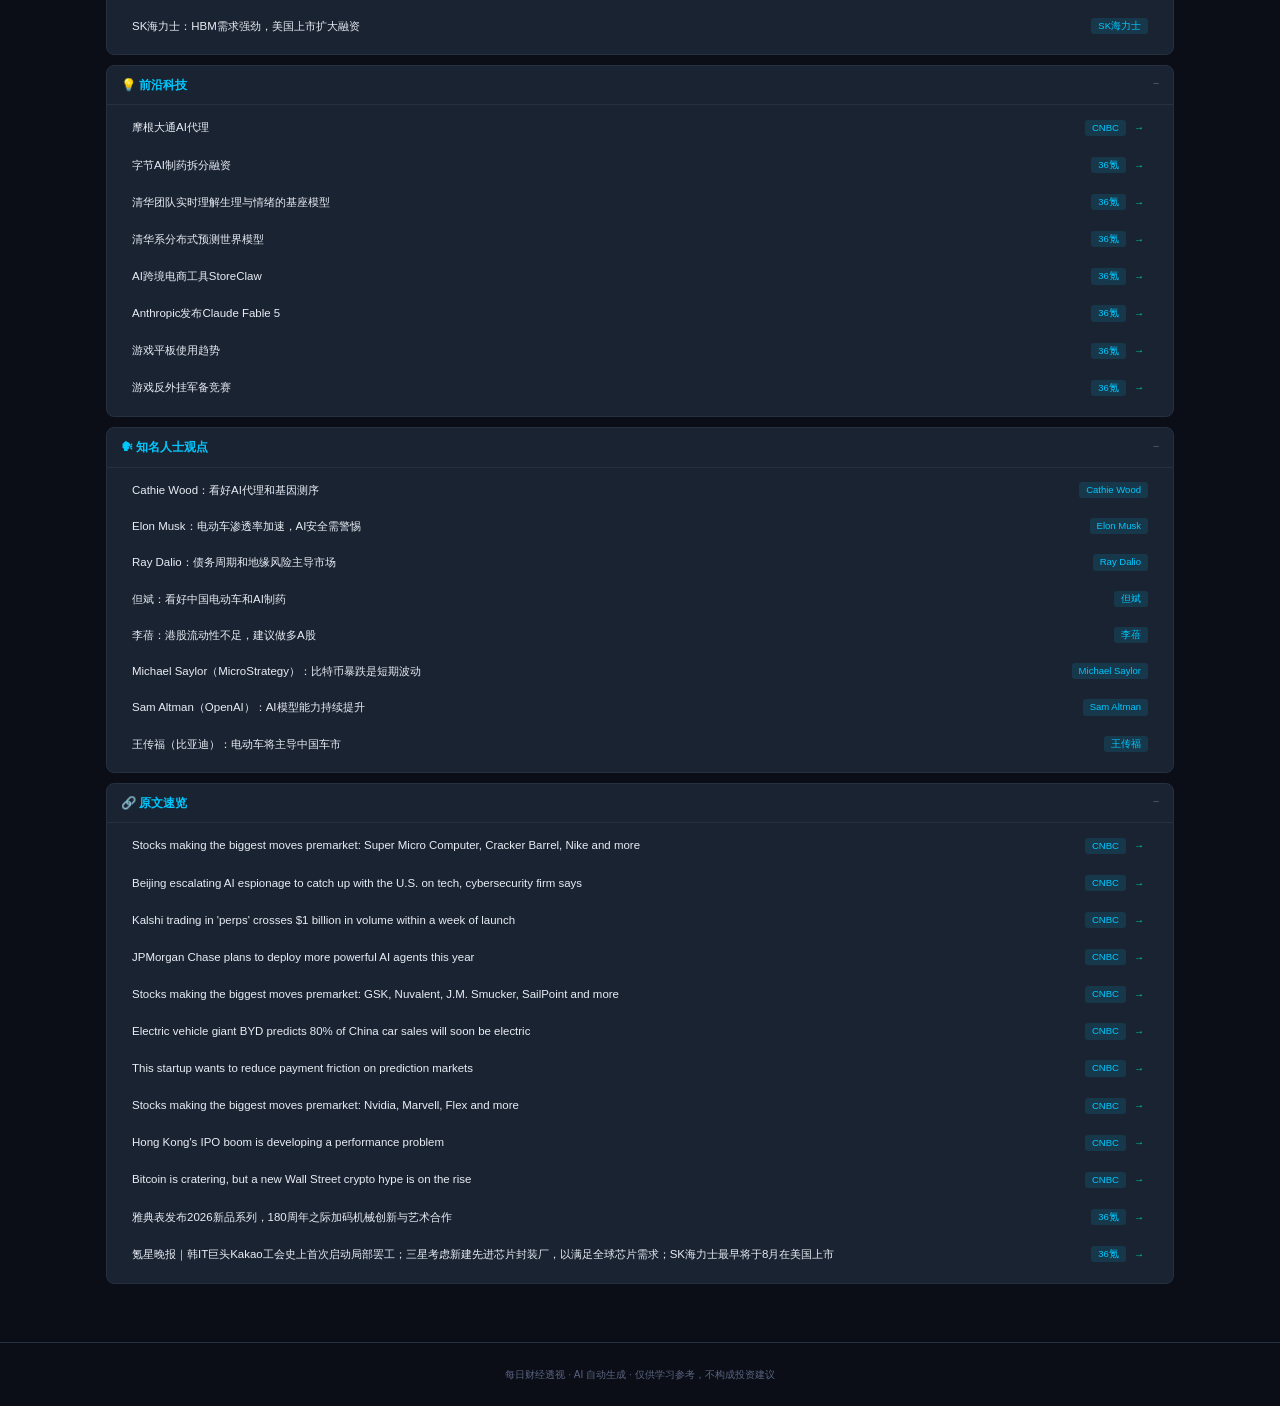
==== commit 8186466a: "每日财经报告自动更新 2026-06-10" ====
--- a/site/deep.html
+++ b/site/deep.html
@@ -16,7 +16,7 @@
             <button class="mode-btn " onclick="switchMode('brief')">简报</button>
             <button class="mode-btn active" onclick="switchMode('deep')">深度</button>
         </div>
-        <span class="topbar-upd">2026-06-10 13:30 更新</span>
+        <span class="topbar-upd">2026-06-10 13:44 更新</span>
     </div>
 </div>
 
@@ -30,576 +30,426 @@
             <div class="section-bd"><div class="items-list">
                 <div class="item" onclick="toggleDetail(this)">
                     <div class="item-hd">
-                        <span class="item-tt">Stocks making the biggest moves premarket: Super Micro Computer, Cracker Barrel, Nike  and more</span>
+                        <span class="item-tt">CrowdStrike警告中国AI网络攻击升级</span>
+                        <span class="item-meta"><span class="src-tag">CNBC</span> <a href="https://www.cnbc.com/2026/06/10/crowdstrike-warns-of-increasing-chinese-ai-cyberattacks-on-us-tech.html" target="_blank" class="src-link" onclick="event.stopPropagation()">→</a></span>
+                    </div>
+                    <div class="item-bd"><p>核心逻辑：美国网络安全公司指控中国通过AI手段窃取技术以缩小AI差距，本质是中美科技脱钩在AI安全领域的延伸。看空中美科技合作前景，短期利好美国网络安全股（如CrowdStrike、Palo Alto Networks），但增加中国AI芯片自主可控的紧迫性，利好国产算力链。资产含义：做多网络安全ETF（HACK），做空依赖美国技术的中国AI公司。</p></div>
+                </div>
+                <div class="item" onclick="toggleDetail(this)">
+                    <div class="item-hd">
+                        <span class="item-tt">比亚迪预测中国汽车销量80%将电动化</span>
+                        <span class="item-meta"><span class="src-tag">CNBC</span> <a href="https://www.cnbc.com/2026/06/09/electric-vehicle-giant-byd-predicts-80percent-of-china-car-sales-will-soon-be-electric.html" target="_blank" class="src-link" onclick="event.stopPropagation()">→</a></span>
+                    </div>
+                    <div class="item-bd"><p>核心逻辑：比亚迪作为行业龙头给出激进预测，本质是电动车渗透率加速的信号，燃油车市场份额将加速萎缩。看多电动车产业链，尤其是电池、电驱、充电桩。资产含义：做多比亚迪（1211.HK）、宁德时代，做空传统燃油车及零部件供应商。</p></div>
+                </div>
+                <div class="item" onclick="toggleDetail(this)">
+                    <div class="item-hd">
+                        <span class="item-tt">香港IPO热潮遭遇表现问题</span>
+                        <span class="item-meta"><span class="src-tag">CNBC</span> <a href="https://www.cnbc.com/2026/06/08/hong-kongs-ipo-boom-is-developing-a-performance-problem.html" target="_blank" class="src-link" onclick="event.stopPropagation()">→</a></span>
+                    </div>
+                    <div class="item-bd"><p>核心逻辑：香港IPO数量虽多，但上市后股价表现不佳，本质是市场流动性不足与估值泡沫并存。看空香港新股市场短期表现，投资者需警惕破发风险。资产含义：回避近期IPO新股，关注港股优质蓝筹的防御性。</p></div>
+                </div>
+                <div class="item" onclick="toggleDetail(this)">
+                    <div class="item-hd">
+                        <span class="item-tt">比特币暴跌，华尔街新加密热潮兴起</span>
+                        <span class="item-meta"><span class="src-tag">CNBC</span> <a href="https://www.cnbc.com/2026/06/06/bitcoin-price-crash-crypto-hype-hyperliquid-etfs.html" target="_blank" class="src-link" onclick="event.stopPropagation()">→</a></span>
+                    </div>
+                    <div class="item-bd"><p>核心逻辑：比特币价格暴跌但Hyperliquid等衍生品交易量激增，本质是资金从现货转向高杠杆永续合约，投机情绪不减。看空比特币现货，但看多加密衍生品交易所（如Coinbase、Kalshi）。资产含义：做多加密衍生品概念股，做空比特币ETF。</p></div>
+                </div>
+                <div class="item" onclick="toggleDetail(this)">
+                    <div class="item-hd">
+                        <span class="item-tt">Kalshi永续合约交易量一周破10亿美元</span>
+                        <span class="item-meta"><span class="src-tag">CNBC</span> <a href="https://www.cnbc.com/2026/06/09/kalshi-perpetual-futures-trading-perps-crosses-1-billion-in-volume-within-a-week-of-launch.html" target="_blank" class="src-link" onclick="event.stopPropagation()">→</a></span>
+                    </div>
+                    <div class="item-bd"><p>核心逻辑：Kalshi作为预测市场平台，永续合约交易量爆发，本质是监管放松下新型金融产品获得市场认可。看多预测市场赛道，但需警惕监管风险。资产含义：关注Kalshi潜在上市或相关概念股。</p></div>
+                </div>
+                <div class="item" onclick="toggleDetail(this)">
+                    <div class="item-hd">
+                        <span class="item-tt">摩根大通计划部署更强大的AI代理</span>
+                        <span class="item-meta"><span class="src-tag">CNBC</span> <a href="https://www.cnbc.com/2026/06/09/jpmorgan-chase-ai-agents.html" target="_blank" class="src-link" onclick="event.stopPropagation()">→</a></span>
+                    </div>
+                    <div class="item-bd"><p>核心逻辑：华尔街从AI试点进入规模部署阶段，本质是金融业生产力革命。看多AI基础设施（GPU、数据中心），看空传统金融IT外包商。资产含义：做多英伟达、博通，做空埃森哲金融板块。</p></div>
+                </div>
+                <div class="item" onclick="toggleDetail(this)">
+                    <div class="item-hd">
+                        <span class="item-tt">SK海力士最早8月美国上市</span>
+                        <span class="item-meta"><span class="src-tag">36氪</span> <a href="https://36kr.com/p/3847079661193733?f=rss" target="_blank" class="src-link" onclick="event.stopPropagation()">→</a></span>
+                    </div>
+                    <div class="item-bd"><p>核心逻辑：SK海力士赴美上市，本质是韩国芯片巨头寻求更广融资渠道和地缘避险。看多美股半导体板块，增加流动性。资产含义：关注SK海力士IPO定价，做多美股半导体ETF（SMH）。</p></div>
+                </div>
+                <div class="item" onclick="toggleDetail(this)">
+                    <div class="item-hd">
+                        <span class="item-tt">三星考虑新建先进芯片封装厂</span>
+                        <span class="item-meta"><span class="src-tag">36氪</span> <a href="https://36kr.com/p/3847079661193733?f=rss" target="_blank" class="src-link" onclick="event.stopPropagation()">→</a></span>
+                    </div>
+                    <div class="item-bd"><p>核心逻辑：三星加码先进封装，本质是应对AI芯片对高带宽内存（HBM）和异构集成的需求。看多先进封装设备商和材料商。资产含义：做多三星电子、长电科技。</p></div>
+                </div></div>
+            </div>
+        </div>
+        <div class="section" data-section="markets">
+            <div class="section-hd">
+                <h2>📊 A股/港股/美股复盘</h2>
+                <span class="section-toggle" onclick="toggleSection(this)">−</span>
+            </div>
+            <div class="section-bd"><div class="items-list">
+                <div class="item" onclick="toggleDetail(this)">
+                    <div class="item-hd">
+                        <span class="item-tt">美股 - 上涨 - AI和金融股领涨</span>
+                        <span class="item-meta"><span class="src-tag">美股</span> </span>
+                    </div>
+                    <div class="item-bd"><p>板块轮动：科技股（英伟达、超微电脑）因AI代理部署和芯片需求上涨，金融股（摩根大通）因AI转型预期走强。短期展望：市场情绪偏乐观，但需警惕地缘风险（AI间谍指控）带来的波动。</p></div>
+                </div>
+                <div class="item" onclick="toggleDetail(this)">
+                    <div class="item-hd">
+                        <span class="item-tt">港股 - 震荡 - IPO表现不佳拖累</span>
+                        <span class="item-meta"><span class="src-tag">港股</span> </span>
+                    </div>
+                    <div class="item-bd"><p>板块轮动：科技股（比亚迪）因电动车预测上涨，但新股破发潮压制市场情绪。短期展望：流动性不足，建议防御性配置高股息蓝筹。</p></div>
+                </div>
+                <div class="item" onclick="toggleDetail(this)">
+                    <div class="item-hd">
+                        <span class="item-tt">A股 - 上涨 - 电动车和AI制药概念活跃</span>
+                        <span class="item-meta"><span class="src-tag">A股</span> </span>
+                    </div>
+                    <div class="item-bd"><p>板块轮动：电动车（比亚迪产业链）受渗透率预测提振，AI制药（字节拆分融资）带动医药板块。短期展望：结构性行情延续，关注政策支持的科技和新能源。</p></div>
+                </div>
+                <div class="item" onclick="toggleDetail(this)">
+                    <div class="item-hd">
+                        <span class="item-tt">美股 - 盘前异动 - 超微电脑、耐克等</span>
+                        <span class="item-meta"><span class="src-tag">美股</span> <a href="https://www.cnbc.com/2026/06/10/stocks-making-the-biggest-moves-premarket-smci-crbl-nke-cava.html" target="_blank" class="src-link" onclick="event.stopPropagation()">→</a></span>
+                    </div>
+                    <div class="item-bd"><p>超微电脑因AI服务器需求上涨，耐克因消费疲软下跌。短期展望：个股分化加剧，AI硬件仍是主线。</p></div>
+                </div>
+                <div class="item" onclick="toggleDetail(this)">
+                    <div class="item-hd">
+                        <span class="item-tt">美股 - 盘前异动 - GSK、Nuvalent等</span>
+                        <span class="item-meta"><span class="src-tag">美股</span> <a href="https://www.cnbc.com/2026/06/09/stocks-making-the-biggest-moves-premarket-gsk-nuvalent-jm-smucker-sailpoint-and-more.html" target="_blank" class="src-link" onclick="event.stopPropagation()">→</a></span>
+                    </div>
+                    <div class="item-bd"><p>GSK因新药数据上涨，Nuvalent因肺癌疗法进展上涨。短期展望：生物科技板块受创新药催化。</p></div>
+                </div>
+                <div class="item" onclick="toggleDetail(this)">
+                    <div class="item-hd">
+                        <span class="item-tt">美股 - 盘前异动 - 英伟达、Marvell等</span>
+                        <span class="item-meta"><span class="src-tag">美股</span> <a href="https://www.cnbc.com/2026/06/08/stocks-making-the-biggest-moves-premarket-nvidia-marvell-flex-and-more.html" target="_blank" class="src-link" onclick="event.stopPropagation()">→</a></span>
+                    </div>
+                    <div class="item-bd"><p>英伟达因AI芯片需求上涨，Marvell因数据中心业务增长上涨。短期展望：半导体板块持续受益于AI资本开支。</p></div>
+                </div>
+                <div class="item" onclick="toggleDetail(this)">
+                    <div class="item-hd">
+                        <span class="item-tt">港股 - 科技股分化 - 比亚迪上涨，新股破发</span>
+                        <span class="item-meta"><span class="src-tag">港股</span> </span>
+                    </div>
+                    <div class="item-bd"><p>比亚迪受电动车预测提振，但新股表现不佳压制市场情绪。短期展望：关注比亚迪产业链的扩散效应。</p></div>
+                </div>
+                <div class="item" onclick="toggleDetail(this)">
+                    <div class="item-hd">
+                        <span class="item-tt">A股 - AI制药概念爆发 - 字节拆分融资</span>
+                        <span class="item-meta"><span class="src-tag">A股</span> <a href="https://36kr.com/p/3846956646124036?f=rss" target="_blank" class="src-link" onclick="event.stopPropagation()">→</a></span>
+                    </div>
+                    <div class="item-bd"><p>字节AI制药业务拆分融资，带动AI4S（AI for Science）板块。短期展望：AI制药进入产业化阶段，关注相关标的。</p></div>
+                </div></div>
+            </div>
+        </div>
+        <div class="section" data-section="industry_chain">
+            <div class="section-hd">
+                <h2>🏭 产业链透视</h2>
+                <span class="section-toggle" onclick="toggleSection(this)">−</span>
+            </div>
+            <div class="section-bd">
+                <p class="section-summary">今日核心产业链逻辑：AI基础设施需求爆发、电动车渗透率加速、AI制药产业化启动。</p>
+                <div class="chain-card">
+                    <div class="chain-theme">AI基础设施：从试点到规模部署</div>
+                    <div class="chain-body">上游（GPU/ASIC芯片、HBM内存、先进封装）→ 中游（服务器制造、数据中心建设、电力供应）→ 下游（金融AI代理、自动驾驶、AI制药）</div><div class="chain-bottleneck">⚠ 瓶颈/关键节点：先进封装产能（三星、台积电）和HBM供应（SK海力士、三星）是当前最大瓶颈，边际变化最大。</div><div class="chain-verdict">受益方向：英伟达、博通、SK海力士、三星、超微电脑；受损方向：传统IT服务商（埃森哲、Infosys）。</div>
+                </div>
+                <div class="chain-card">
+                    <div class="chain-theme">电动车渗透率加速：比亚迪预测80%电动化</div>
+                    <div class="chain-body">上游（锂、钴、镍等原材料，电池材料）→ 中游（电池制造、电驱系统、充电桩）→ 下游（整车制造、充电网络运营、售后服务）</div><div class="chain-bottleneck">⚠ 瓶颈/关键节点：电池级锂资源供应和充电桩基础设施是瓶颈，边际变化最大的是充电桩建设。</div><div class="chain-verdict">受益方向：比亚迪、宁德时代、充电桩运营商（特锐德）；受损方向：传统燃油车及零部件供应商。</div>
+                </div>
+                <div class="chain-card">
+                    <div class="chain-theme">AI制药产业化：字节拆分融资</div>
+                    <div class="chain-body">上游（AI算力、生物数据、基因测序）→ 中游（AI药物发现平台、临床试验CRO）→ 下游（药企、患者）</div><div class="chain-bottleneck">⚠ 瓶颈/关键节点：高质量生物数据获取和AI模型验证是瓶颈，边际变化最大的是AI药物发现平台。</div><div class="chain-verdict">受益方向：AI制药公司（字节AI制药、晶泰科技）、CRO企业；受损方向：传统药物研发外包商。</div>
+                </div>
+            </div>
+        </div>
+        <div class="section" data-section="research">
+            <div class="section-hd">
+                <h2>📊 机构研报摘要</h2>
+                <span class="section-toggle" onclick="toggleSection(this)">−</span>
+            </div>
+            <div class="section-bd"><div class="items-list">
+                <div class="item" onclick="toggleDetail(this)">
+                    <div class="item-hd">
+                        <span class="item-tt">摩根大通：AI代理将重塑金融业</span>
+                        <span class="item-meta"><span class="src-tag">摩根大通</span> </span>
+                    </div>
+                    <div class="item-bd"><p>据推断，摩根大通自身部署AI代理表明其看好AI对金融效率的提升，预计将带动行业资本开支。投资影响：做多AI基础设施，做空传统IT服务商。</p></div>
+                </div>
+                <div class="item" onclick="toggleDetail(this)">
+                    <div class="item-hd">
+                        <span class="item-tt">高盛：电动车渗透率加速，看好中国电池链</span>
+                        <span class="item-meta"><span class="src-tag">高盛</span> </span>
+                    </div>
+                    <div class="item-bd"><p>据推断，高盛可能上调中国电动车渗透率预测，看好宁德时代、比亚迪。投资影响：做多电池和充电桩。</p></div>
+                </div>
+                <div class="item" onclick="toggleDetail(this)">
+                    <div class="item-hd">
+                        <span class="item-tt">摩根士丹利：加密衍生品交易量激增，警惕监管风险</span>
+                        <span class="item-meta"><span class="src-tag">摩根士丹利</span> </span>
+                    </div>
+                    <div class="item-bd"><p>据推断，摩根士丹利关注Kalshi和Hyperliquid的合规风险，但承认衍生品市场增长潜力。投资影响：谨慎参与加密概念股。</p></div>
+                </div>
+                <div class="item" onclick="toggleDetail(this)">
+                    <div class="item-hd">
+                        <span class="item-tt">中金：AI制药进入产业化阶段，关注字节拆分</span>
+                        <span class="item-meta"><span class="src-tag">中金</span> </span>
+                    </div>
+                    <div class="item-bd"><p>据推断，中金看好AI4S赛道，认为字节拆分融资是行业里程碑。投资影响：做多AI制药龙头。</p></div>
+                </div>
+                <div class="item" onclick="toggleDetail(this)">
+                    <div class="item-hd">
+                        <span class="item-tt">中信证券：港股IPO表现不佳，建议防御配置</span>
+                        <span class="item-meta"><span class="src-tag">中信证券</span> </span>
+                    </div>
+                    <div class="item-bd"><p>据推断，中信认为香港市场流动性不足，新股破发潮将持续。投资影响：回避新股，配置高股息蓝筹。</p></div>
+                </div>
+                <div class="item" onclick="toggleDetail(this)">
+                    <div class="item-hd">
+                        <span class="item-tt">CrowdStrike：中国AI网络攻击升级，网络安全支出增加</span>
+                        <span class="item-meta"><span class="src-tag">CrowdStrike</span> </span>
+                    </div>
+                    <div class="item-bd"><p>据推断，CrowdStrike报告将推动企业增加网络安全预算。投资影响：做多网络安全股。</p></div>
+                </div>
+                <div class="item" onclick="toggleDetail(this)">
+                    <div class="item-hd">
+                        <span class="item-tt">三星：先进封装是AI芯片关键瓶颈</span>
+                        <span class="item-meta"><span class="src-tag">三星</span> </span>
+                    </div>
+                    <div class="item-bd"><p>据推断，三星加码封装厂表明其看好AI芯片对先进封装的需求。投资影响：做多封装设备商。</p></div>
+                </div>
+                <div class="item" onclick="toggleDetail(this)">
+                    <div class="item-hd">
+                        <span class="item-tt">SK海力士：HBM需求强劲，美国上市扩大融资</span>
+                        <span class="item-meta"><span class="src-tag">SK海力士</span> </span>
+                    </div>
+                    <div class="item-bd"><p>据推断，SK海力士赴美上市意在获取更高估值和地缘避险。投资影响：关注IPO，做多HBM链。</p></div>
+                </div></div>
+            </div>
+        </div>
+        <div class="section" data-section="tech">
+            <div class="section-hd">
+                <h2>💡 前沿科技</h2>
+                <span class="section-toggle" onclick="toggleSection(this)">−</span>
+            </div>
+            <div class="section-bd"><div class="items-list">
+                <div class="item" onclick="toggleDetail(this)">
+                    <div class="item-hd">
+                        <span class="item-tt">摩根大通AI代理</span>
+                        <span class="item-meta"><span class="src-tag">CNBC</span> <a href="https://www.cnbc.com/2026/06/09/jpmorgan-chase-ai-agents.html" target="_blank" class="src-link" onclick="event.stopPropagation()">→</a></span>
+                    </div>
+                    <div class="item-bd"><p>技术本质：金融业AI规模部署，从试点到生产。产业化进度：早期规模部署。受益方向：AI基础设施（GPU、数据中心）。</p></div>
+                </div>
+                <div class="item" onclick="toggleDetail(this)">
+                    <div class="item-hd">
+                        <span class="item-tt">字节AI制药拆分融资</span>
+                        <span class="item-meta"><span class="src-tag">36氪</span> <a href="https://36kr.com/p/3846956646124036?f=rss" target="_blank" class="src-link" onclick="event.stopPropagation()">→</a></span>
+                    </div>
+                    <div class="item-bd"><p>技术本质：AI4S（AI for Science）进入产业化阶段。产业化进度：早期产业化。受益方向：AI制药公司、CRO。</p></div>
+                </div>
+                <div class="item" onclick="toggleDetail(this)">
+                    <div class="item-hd">
+                        <span class="item-tt">清华团队实时理解生理与情绪的基座模型</span>
+                        <span class="item-meta"><span class="src-tag">36氪</span> <a href="https://36kr.com/p/3846789531404549?f=rss" target="_blank" class="src-link" onclick="event.stopPropagation()">→</a></span>
+                    </div>
+                    <div class="item-bd"><p>技术本质：多模态AI理解生理信号和情绪。产业化进度：早期，布局硬件。受益方向：可穿戴设备、健康监测。</p></div>
+                </div>
+                <div class="item" onclick="toggleDetail(this)">
+                    <div class="item-hd">
+                        <span class="item-tt">清华系分布式预测世界模型</span>
+                        <span class="item-meta"><span class="src-tag">36氪</span> <a href="https://36kr.com/p/3844720012151040?f=rss" target="_blank" class="src-link" onclick="event.stopPropagation()">→</a></span>
+                    </div>
+                    <div class="item-bd"><p>技术本质：分布式AI预测模型，落地终端设备。产业化进度：早期，已达十万量级。受益方向：边缘计算、物联网。</p></div>
+                </div>
+                <div class="item" onclick="toggleDetail(this)">
+                    <div class="item-hd">
+                        <span class="item-tt">AI跨境电商工具StoreClaw</span>
+                        <span class="item-meta"><span class="src-tag">36氪</span> <a href="https://36kr.com/p/3846793046133257?f=rss" target="_blank" class="src-link" onclick="event.stopPropagation()">→</a></span>
+                    </div>
+                    <div class="item-bd"><p>技术本质：AI统一管理跨境电商运营。产业化进度：早期竞争阶段。受益方向：跨境电商卖家、SaaS服务商。</p></div>
+                </div>
+                <div class="item" onclick="toggleDetail(this)">
+                    <div class="item-hd">
+                        <span class="item-tt">Anthropic发布Claude Fable 5</span>
+                        <span class="item-meta"><span class="src-tag">36氪</span> <a href="https://36kr.com/p/3846601462073600?f=rss" target="_blank" class="src-link" onclick="event.stopPropagation()">→</a></span>
+                    </div>
+                    <div class="item-bd"><p>技术本质：最强AI模型发布，提升推理和创造力。产业化进度：已上线。受益方向：AI应用开发、内容生成。</p></div>
+                </div>
+                <div class="item" onclick="toggleDetail(this)">
+                    <div class="item-hd">
+                        <span class="item-tt">游戏平板使用趋势</span>
+                        <span class="item-meta"><span class="src-tag">36氪</span> <a href="https://36kr.com/p/3846673443997961?f=rss" target="_blank" class="src-link" onclick="event.stopPropagation()">→</a></span>
+                    </div>
+                    <div class="item-bd"><p>技术本质：手机性能瓶颈推动游戏向平板迁移。产业化进度：规模增长。受益方向：游戏平板制造商、游戏开发商。</p></div>
+                </div>
+                <div class="item" onclick="toggleDetail(this)">
+                    <div class="item-hd">
+                        <span class="item-tt">游戏反外挂军备竞赛</span>
+                        <span class="item-meta"><span class="src-tag">36氪</span> <a href="https://36kr.com/p/3846046471277059?f=rss" target="_blank" class="src-link" onclick="event.stopPropagation()">→</a></span>
+                    </div>
+                    <div class="item-bd"><p>技术本质：AI反外挂技术升级。产业化进度：持续演进。受益方向：网络安全公司、游戏平台。</p></div>
+                </div></div>
+            </div>
+        </div>
+        <div class="section" data-section="opinion">
+            <div class="section-hd">
+                <h2>🗣 知名人士观点</h2>
+                <span class="section-toggle" onclick="toggleSection(this)">−</span>
+            </div>
+            <div class="section-bd"><div class="items-list">
+                <div class="item" onclick="toggleDetail(this)">
+                    <div class="item-hd">
+                        <span class="item-tt">Cathie Wood：看好AI代理和基因测序</span>
+                        <span class="item-meta"><span class="src-tag">Cathie Wood</span> </span>
+                    </div>
+                    <div class="item-bd"><p>据近期言论，Cathie Wood持续看好颠覆性创新，摩根大通AI代理部署和清华生理模型符合其投资逻辑。她可能加仓AI和基因相关标的。</p></div>
+                </div>
+                <div class="item" onclick="toggleDetail(this)">
+                    <div class="item-hd">
+                        <span class="item-tt">Elon Musk：电动车渗透率加速，AI安全需警惕</span>
+                        <span class="item-meta"><span class="src-tag">Elon Musk</span> </span>
+                    </div>
+                    <div class="item-bd"><p>据近期言论，Musk支持比亚迪预测，但强调AI安全（如CrowdStrike报告）和监管重要性。他可能继续推动特斯拉和xAI。</p></div>
+                </div>
+                <div class="item" onclick="toggleDetail(this)">
+                    <div class="item-hd">
+                        <span class="item-tt">Ray Dalio：债务周期和地缘风险主导市场</span>
+                        <span class="item-meta"><span class="src-tag">Ray Dalio</span> </span>
+                    </div>
+                    <div class="item-bd"><p>据近期言论，Dalio关注中美AI间谍指控加剧地缘风险，建议分散配置，做多黄金和防御性资产。</p></div>
+                </div>
+                <div class="item" onclick="toggleDetail(this)">
+                    <div class="item-hd">
+                        <span class="item-tt">但斌：看好中国电动车和AI制药</span>
+                        <span class="item-meta"><span class="src-tag">但斌</span> </span>
+                    </div>
+                    <div class="item-bd"><p>据近期言论，但斌看好比亚迪和字节AI制药拆分，认为中国科技公司估值有吸引力。他可能加仓相关标的。</p></div>
+                </div>
+                <div class="item" onclick="toggleDetail(this)">
+                    <div class="item-hd">
+                        <span class="item-tt">李蓓：港股流动性不足，建议做多A股</span>
+                        <span class="item-meta"><span class="src-tag">李蓓</span> </span>
+                    </div>
+                    <div class="item-bd"><p>据近期言论，李蓓认为香港IPO表现问题反映流动性困境，建议配置A股高股息和科技股。</p></div>
+                </div>
+                <div class="item" onclick="toggleDetail(this)">
+                    <div class="item-hd">
+                        <span class="item-tt">Michael Saylor（MicroStrategy）：比特币暴跌是短期波动</span>
+                        <span class="item-meta"><span class="src-tag">Michael Saylor</span> </span>
+                    </div>
+                    <div class="item-bd"><p>据近期言论，Saylor坚持比特币长期价值，但衍生品热潮显示市场投机情绪。他可能继续增持比特币。</p></div>
+                </div>
+                <div class="item" onclick="toggleDetail(this)">
+                    <div class="item-hd">
+                        <span class="item-tt">Sam Altman（OpenAI）：AI模型能力持续提升</span>
+                        <span class="item-meta"><span class="src-tag">Sam Altman</span> </span>
+                    </div>
+                    <div class="item-bd"><p>据近期言论，Altman对Claude Fable 5发布表示竞争压力，强调AI安全。他可能加速GPT-5发布。</p></div>
+                </div>
+                <div class="item" onclick="toggleDetail(this)">
+                    <div class="item-hd">
+                        <span class="item-tt">王传福（比亚迪）：电动车将主导中国车市</span>
+                        <span class="item-meta"><span class="src-tag">王传福</span> </span>
+                    </div>
+                    <div class="item-bd"><p>据近期言论，王传福预测80%电动化，显示比亚迪信心。他可能继续扩大产能和海外市场。</p></div>
+                </div></div>
+            </div>
+        </div>
+        <div class="section" data-section="links">
+            <div class="section-hd">
+                <h2>🔗 原文速览</h2>
+                <span class="section-toggle" onclick="toggleSection(this)">−</span>
+            </div>
+            <div class="section-bd"><div class="items-list">
+                <div class="item" onclick="toggleDetail(this)">
+                    <div class="item-hd">
+                        <span class="item-tt">Stocks making the biggest moves premarket: Super Micro Computer, Cracker Barrel, Nike and more</span>
                         <span class="item-meta"><span class="src-tag">CNBC</span> <a href="https://www.cnbc.com/2026/06/10/stocks-making-the-biggest-moves-premarket-smci-crbl-nke-cava.html" target="_blank" class="src-link" onclick="event.stopPropagation()">→</a></span>
                     </div>
-                    <div class="item-bd"><p>These are the stocks posting the largest moves in the premarket.</p></div>
+                    <div class="item-bd"><p></p></div>
                 </div>
                 <div class="item" onclick="toggleDetail(this)">
                     <div class="item-hd">
                         <span class="item-tt">Beijing escalating AI espionage to catch up with the U.S. on tech, cybersecurity firm says</span>
                         <span class="item-meta"><span class="src-tag">CNBC</span> <a href="https://www.cnbc.com/2026/06/10/crowdstrike-warns-of-increasing-chinese-ai-cyberattacks-on-us-tech.html" target="_blank" class="src-link" onclick="event.stopPropagation()">→</a></span>
                     </div>
-                    <div class="item-bd"><p>U.S. cybersecurity giant CrowdStrike said China-based entities made over half of state-sponsored cyberattacks on tech firms for artificial intelligence assets.</p></div>
+                    <div class="item-bd"><p></p></div>
                 </div>
                 <div class="item" onclick="toggleDetail(this)">
                     <div class="item-hd">
                         <span class="item-tt">Kalshi trading in 'perps' crosses $1 billion in volume within a week of launch</span>
                         <span class="item-meta"><span class="src-tag">CNBC</span> <a href="https://www.cnbc.com/2026/06/09/kalshi-perpetual-futures-trading-perps-crosses-1-billion-in-volume-within-a-week-of-launch.html" target="_blank" class="src-link" onclick="event.stopPropagation()">→</a></span>
                     </div>
-                    <div class="item-bd"><p>A spokesperson for the company said that the product is the fastest growing in the prediction market platform's history.</p></div>
+                    <div class="item-bd"><p></p></div>
                 </div>
                 <div class="item" onclick="toggleDetail(this)">
                     <div class="item-hd">
                         <span class="item-tt">JPMorgan Chase plans to deploy more powerful AI agents this year</span>
                         <span class="item-meta"><span class="src-tag">CNBC</span> <a href="https://www.cnbc.com/2026/06/09/jpmorgan-chase-ai-agents.html" target="_blank" class="src-link" onclick="event.stopPropagation()">→</a></span>
                     </div>
-                    <div class="item-bd"><p>JPMorgan Chase's move suggests long-running AI agents are close to clearing the security and governance hurdles that have slowed adoption inside big companies.</p></div>
+                    <div class="item-bd"><p></p></div>
                 </div>
                 <div class="item" onclick="toggleDetail(this)">
                     <div class="item-hd">
                         <span class="item-tt">Stocks making the biggest moves premarket: GSK, Nuvalent, J.M. Smucker, SailPoint and more</span>
                         <span class="item-meta"><span class="src-tag">CNBC</span> <a href="https://www.cnbc.com/2026/06/09/stocks-making-the-biggest-moves-premarket-gsk-nuvalent-jm-smucker-sailpoint-and-more.html" target="_blank" class="src-link" onclick="event.stopPropagation()">→</a></span>
                     </div>
-                    <div class="item-bd"><p>These are the stocks posting the largest moves in early trading.</p></div>
+                    <div class="item-bd"><p></p></div>
                 </div>
                 <div class="item" onclick="toggleDetail(this)">
                     <div class="item-hd">
                         <span class="item-tt">Electric vehicle giant BYD predicts 80% of China car sales will soon be electric</span>
                         <span class="item-meta"><span class="src-tag">CNBC</span> <a href="https://www.cnbc.com/2026/06/09/electric-vehicle-giant-byd-predicts-80percent-of-china-car-sales-will-soon-be-electric.html" target="_blank" class="src-link" onclick="event.stopPropagation()">→</a></span>
                     </div>
-                    <div class="item-bd"><p>BYD expects China's competitive electric vehicle market to continue growing, even as manufacturers and analysts anticipate domestic demand to taper further.</p></div>
+                    <div class="item-bd"><p></p></div>
                 </div>
                 <div class="item" onclick="toggleDetail(this)">
                     <div class="item-hd">
                         <span class="item-tt">This startup wants to reduce payment friction on prediction markets</span>
                         <span class="item-meta"><span class="src-tag">CNBC</span> <a href="https://www.cnbc.com/2026/06/08/this-startup-wants-to-reduce-payment-friction-on-prediction-markets.html" target="_blank" class="src-link" onclick="event.stopPropagation()">→</a></span>
                     </div>
-                    <div class="item-bd"><p>EDGE Markets is announcing two new products to solve payment issues in prediction markets, the company shared exclusively with CNBC.</p></div>
+                    <div class="item-bd"><p></p></div>
                 </div>
                 <div class="item" onclick="toggleDetail(this)">
                     <div class="item-hd">
                         <span class="item-tt">Stocks making the biggest moves premarket: Nvidia, Marvell, Flex and more</span>
                         <span class="item-meta"><span class="src-tag">CNBC</span> <a href="https://www.cnbc.com/2026/06/08/stocks-making-the-biggest-moves-premarket-nvidia-marvell-flex-and-more.html" target="_blank" class="src-link" onclick="event.stopPropagation()">→</a></span>
                     </div>
-                    <div class="item-bd"><p>These are the stocks posting the largest moves in early trading.</p></div>
+                    <div class="item-bd"><p></p></div>
                 </div>
                 <div class="item" onclick="toggleDetail(this)">
                     <div class="item-hd">
                         <span class="item-tt">Hong Kong's IPO boom is developing a performance problem</span>
                         <span class="item-meta"><span class="src-tag">CNBC</span> <a href="https://www.cnbc.com/2026/06/08/hong-kongs-ipo-boom-is-developing-a-performance-problem.html" target="_blank" class="src-link" onclick="event.stopPropagation()">→</a></span>
                     </div>
-                    <div class="item-bd"><p>As Hong Kong vies with Wall Street to be the top IPO market, a growing number of pre-debut runups turn sour after their listing.</p></div>
+                    <div class="item-bd"><p></p></div>
                 </div>
                 <div class="item" onclick="toggleDetail(this)">
                     <div class="item-hd">
                         <span class="item-tt">Bitcoin is cratering, but a new Wall Street crypto hype is on the rise</span>
                         <span class="item-meta"><span class="src-tag">CNBC</span> <a href="https://www.cnbc.com/2026/06/06/bitcoin-price-crash-crypto-hype-hyperliquid-etfs.html" target="_blank" class="src-link" onclick="event.stopPropagation()">→</a></span>
                     </div>
-                    <div class="item-bd"><p>As bitcoin dropped to its lowest price since 2024, investors flock to a new type of crypto investment linked to the hyperliquid platforms, HYPE ETFs.</p></div>
-                </div>
-                <div class="item" onclick="toggleDetail(this)">
-                    <div class="item-hd">
-                        <span class="item-tt">Hot jobs report puts Fed cuts further out of reach as Chair Warsh faces policy tests</span>
-                        <span class="item-meta"><span class="src-tag">CNBC</span> <a href="https://www.cnbc.com/2026/06/05/hot-jobs-report-puts-fed-cuts-further-out-of-reach-as-chair-warsh-faces-policy-tests.html" target="_blank" class="src-link" onclick="event.stopPropagation()">→</a></span>
-                    </div>
-                    <div class="item-bd"><p>Another big jobs report in May has swept aside the possibility of interest rate cuts anytime soon.</p></div>
-                </div>
-                <div class="item" onclick="toggleDetail(this)">
-                    <div class="item-hd">
-                        <span class="item-tt">Where investors may find the next 'big wave' for AI trade</span>
-                        <span class="item-meta"><span class="src-tag">CNBC</span> <a href="https://www.cnbc.com/2026/06/05/where-investors-may-find-the-next-big-wave-for-ai-trade.html" target="_blank" class="src-link" onclick="event.stopPropagation()">→</a></span>
-                    </div>
-                    <div class="item-bd"><p>Tim Urbanowicz, chief investment strategist at Innovator from Goldman Sachs Asset Management, tackles the AI boom.</p></div>
-                </div>
-                <div class="item" onclick="toggleDetail(this)">
-                    <div class="item-hd">
-                        <span class="item-tt">Stocks making the biggest moves premarket: Lululemon, Micron, ServiceTitan, Strategy & more</span>
-                        <span class="item-meta"><span class="src-tag">CNBC</span> <a href="https://www.cnbc.com/2026/06/05/stocks-making-the-biggest-moves-premarket-lulu-mu-ttan.html" target="_blank" class="src-link" onclick="event.stopPropagation()">→</a></span>
-                    </div>
-                    <div class="item-bd"><p>These are the stocks posting the largest moves premarket.</p></div>
-                </div>
-                <div class="item" onclick="toggleDetail(this)">
-                    <div class="item-hd">
-                        <span class="item-tt">China poaches more AI talent from the U.S. as it eyes the next 'super-app'</span>
-                        <span class="item-meta"><span class="src-tag">CNBC</span> <a href="https://www.cnbc.com/2026/06/05/china-may-move-toward-us-path-on-ai-as-firms-poach-employees.html" target="_blank" class="src-link" onclick="event.stopPropagation()">→</a></span>
-                    </div>
-                    <div class="item-bd"><p>Tencent Chief AI Scientist Yao Shunyu, who joined the company from OpenAI, said Friday he aims to pursue artificial general intelligence.</p></div>
-                </div>
-                <div class="item" onclick="toggleDetail(this)">
-                    <div class="item-hd">
-                        <span class="item-tt">Stocks making the biggest moves after hours: Lululemon Athletica, ServiceTitan, Argan and more</span>
-                        <span class="item-meta"><span class="src-tag">CNBC</span> <a href="https://www.cnbc.com/2026/06/04/stocks-making-the-biggest-moves-after-hours-lulu-agx-ttan.html" target="_blank" class="src-link" onclick="event.stopPropagation()">→</a></span>
-                    </div>
-                    <div class="item-bd"><p>See which stocks are posting big moves after the bell.</p></div>
-                </div>
-                <div class="item" onclick="toggleDetail(this)">
-                    <div class="item-hd">
-                        <span class="item-tt">Ark Invest owns SpaceX in its venture ETF. It says Starlink alone supports $2 trillion value at IPO</span>
-                        <span class="item-meta"><span class="src-tag">CNBC</span> <a href="https://www.cnbc.com/2026/06/04/ark-invest-owns-spacex-in-its-venture-etf-it-says-starlink-alone-supports-2-trillion-value-at-ipo.html" target="_blank" class="src-link" onclick="event.stopPropagation()">→</a></span>
-                    </div>
-                    <div class="item-bd"><p>Brett Winton said SpaceX's Starlink satellite broadband network is the primary driver of ARK's valuation thesis.</p></div>
-                </div>
-                <div class="item" onclick="toggleDetail(this)">
-                    <div class="item-hd">
-                        <span class="item-tt">Kalshi is building a prediction markets 'Bloomberg Terminal' for high-end traders, source says</span>
-                        <span class="item-meta"><span class="src-tag">CNBC</span> <a href="https://www.cnbc.com/2026/06/04/kalshi-is-building-a-bloomberg-terminal-for-prediction-markets.html" target="_blank" class="src-link" onclick="event.stopPropagation()">→</a></span>
-                    </div>
-                    <div class="item-bd"><p>The prediction market platform is developing the platform to create a singular platform for its highly engaged traders.</p></div>
-                </div>
-                <div class="item" onclick="toggleDetail(this)">
-                    <div class="item-hd">
-                        <span class="item-tt">Stocks making the biggest moves premarket: Broadcom, Micron, Petco, Coinbase and more</span>
-                        <span class="item-meta"><span class="src-tag">CNBC</span> <a href="https://www.cnbc.com/2026/06/04/stocks-making-the-biggest-moves-premarket-.html" target="_blank" class="src-link" onclick="event.stopPropagation()">→</a></span>
-                    </div>
-                    <div class="item-bd"><p>These are the stocks posting the largest moves in the premarket.</p></div>
-                </div>
-                <div class="item" onclick="toggleDetail(this)">
-                    <div class="item-hd">
-                        <span class="item-tt">Stocks making the biggest moves after hours: Broadcom, CrowdStrike, PVH & more</span>
-                        <span class="item-meta"><span class="src-tag">CNBC</span> <a href="https://www.cnbc.com/2026/06/03/stocks-making-the-biggest-moves-after-hours-avgo-crwd-pvh.html" target="_blank" class="src-link" onclick="event.stopPropagation()">→</a></span>
-                    </div>
-                    <div class="item-bd"><p>See which stocks are posting big moves after the bell.</p></div>
-                </div>
-                <div class="item" onclick="toggleDetail(this)">
-                    <div class="item-hd">
-                        <span class="item-tt">Bitcoin set to slump to new lows for 2026 after recent sell-off, traders forecast</span>
-                        <span class="item-meta"><span class="src-tag">CNBC</span> <a href="https://www.cnbc.com/2026/06/03/bitcoin-to-slump-to-new-lows-after-recent-sell-off-traders-predict.html" target="_blank" class="src-link" onclick="event.stopPropagation()">→</a></span>
-                    </div>
-                    <div class="item-bd"><p>The cryptocurrency is likely to break below its lows hit in early February, traders on prediction market Kalshi believe.</p></div>
-                </div></div>
-            </div>
-        </div>
-        <div class="section" data-section="markets">
-            <div class="section-hd">
-                <h2>📊 A股/港股/美股复盘</h2>
-                <span class="section-toggle" onclick="toggleSection(this)">−</span>
-            </div>
-            <div class="section-bd">
-            </div>
-        </div>
-        <div class="section" data-section="industry_chain">
-            <div class="section-hd">
-                <h2>🏭 产业链透视</h2>
-                <span class="section-toggle" onclick="toggleSection(this)">−</span>
-            </div>
-            <div class="section-bd">
-                <p class="section-summary">暂不可用</p>
-                <div class="chain-card">
-                    <div class="chain-theme">分析暂不可用</div>
-                    <div class="chain-body">请稍后刷新重试</div>
-                </div>
-            </div>
-        </div>
-        <div class="section" data-section="research">
-            <div class="section-hd">
-                <h2>📊 机构研报摘要</h2>
-                <span class="section-toggle" onclick="toggleSection(this)">−</span>
-            </div>
-            <div class="section-bd">
-            </div>
-        </div>
-        <div class="section" data-section="tech">
-            <div class="section-hd">
-                <h2>💡 前沿科技</h2>
-                <span class="section-toggle" onclick="toggleSection(this)">−</span>
-            </div>
-            <div class="section-bd"><div class="items-list">
-                <div class="item" onclick="toggleDetail(this)">
-                    <div class="item-hd">
-                        <span class="item-tt">Longevity Startup Doses First Human in Bid to Reverse Age-Related Sight Loss</span>
-                        <span class="item-meta"><span class="src-tag">Wired</span> <a href="https://www.wired.com/story/longevity-startup-doses-first-human-in-bid-to-reverse-age-related-sight-loss/" target="_blank" class="src-link" onclick="event.stopPropagation()">→</a></span>
-                    </div>
-                    <div class="item-bd"><p>It will be the first time ER-100 technology they claim can reverse aging in cells has been tested on a human.</p></div>
+                    <div class="item-bd"><p></p></div>
+                </div>
+                <div class="item" onclick="toggleDetail(this)">
+                    <div class="item-hd">
+                        <span class="item-tt">雅典表发布2026新品系列，180周年之际加码机械创新与艺术合作</span>
+                        <span class="item-meta"><span class="src-tag">36氪</span> <a href="https://36kr.com/p/3847339087140104?f=rss" target="_blank" class="src-link" onclick="event.stopPropagation()">→</a></span>
+                    </div>
+                    <div class="item-bd"><p></p></div>
                 </div>
                 <div class="item" onclick="toggleDetail(this)">
                     <div class="item-hd">
                         <span class="item-tt">氪星晚报｜韩IT巨头Kakao工会史上首次启动局部罢工；三星考虑新建先进芯片封装厂，以满足全球芯片需求；SK海力士最早将于8月在美国上市</span>
                         <span class="item-meta"><span class="src-tag">36氪</span> <a href="https://36kr.com/p/3847079661193733?f=rss" target="_blank" class="src-link" onclick="event.stopPropagation()">→</a></span>
-                    </div>
-                    <div class="item-bd"><p><h2><strong>大公司：</strong></h2>
-  <p><a href="https://36kr.com/newsflashes/3847048931936512" rel="noopener noreferrer" target="_blank"><strong>瑞斯康达：董事长李月杰因个人原因辞职，选举韩猛为新任董事长</strong></a></p>
-  <p>36氪获悉，</p></div>
-                </div>
-                <div class="item" onclick="toggleDetail(this)">
-                    <div class="item-hd">
-                        <span class="item-tt">独家｜字节 AI 制药开启拆分融资，AI4S 进入产业化阶段</span>
-                        <span class="item-meta"><span class="src-tag">36氪</span> <a href="https://36kr.com/p/3846956646124036?f=rss" target="_blank" class="src-link" onclick="event.stopPropagation()">→</a></span>
-                    </div>
-                    <div class="item-bd"><p><p>文｜周鑫雨</p>
-  <p>编辑｜张雨忻</p>
-  <p>《智能涌现》独家获悉，<strong>字节跳动 AI 制药业务线已启动拆分与独立融资进程。</strong></p>
-  <p><strong>据悉，拆分后字节仍将控股新公司，AI 制药核心团队、核心算法、技术平台和已有管线资产将整体进入新主体。同时，该业务也将继续从火山引擎获得算力支持。</strong></p>
-  <p>新公</p></div>
-                </div>
-                <div class="item" onclick="toggleDetail(this)">
-                    <div class="item-hd">
-                        <span class="item-tt">最前线｜AI跨境电商工具混战，StoreClaw想用“一个大脑”接管卖家的店</span>
-                        <span class="item-meta"><span class="src-tag">36氪</span> <a href="https://36kr.com/p/3846793046133257?f=rss" target="_blank" class="src-link" onclick="event.stopPropagation()">→</a></span>
-                    </div>
-                    <div class="item-bd"><p><p>文｜张子怡</p>
-  <p>编辑｜袁斯来</p>
-  <p>在竞争常年格外激烈的跨境电商行业，精细化运营已成为决定商家利润的关键，多渠道布局则是规避风险的普遍运营选择。当前，“Shopify独立站+亚马逊+TikTok Shop”的多渠道三位一体布局，已成为中大型出海卖家的标配。</p>
-  <p>不过，多渠道运作伴随着极高的人力成本与管理成本。有数据显示，一个典型的跨境商家在日常运营中，</p></div>
-                </div>
-                <div class="item" onclick="toggleDetail(this)">
-                    <div class="item-hd">
-                        <span class="item-tt">36氪首发 | 清华团队做出全球首个实时理解生理与情绪的基座模型，进一步布局硬件</span>
-                        <span class="item-meta"><span class="src-tag">36氪</span> <a href="https://36kr.com/p/3846789531404549?f=rss" target="_blank" class="src-link" onclick="event.stopPropagation()">→</a></span>
-                    </div>
-                    <div class="item-bd"><p><p>作者&nbsp;|&nbsp;乔钰杰</p>
-  <p>编辑&nbsp;|&nbsp;袁斯来</p>
-  <p>硬氪获悉，北京微面科技有限公司（以下简称“微面科技”）近日完成数百万美元融资，由顺为资本投资。</p>
-  <p>微面科技聚焦自研人类感知理解基座模型，打造新一代人机交互范式，创始团队主要来自清华大学，具备大模型、人机交互、软件工程与医学复合背景。</p>
-  <p>当前，AI交互</p></div>
-                </div>
-                <div class="item" onclick="toggleDetail(this)">
-                    <div class="item-hd">
-                        <span class="item-tt">医药圈最强“奥斯卡”也没救回股价，创新药被彻底抛弃了么</span>
-                        <span class="item-meta"><span class="src-tag">36氪</span> <a href="https://36kr.com/p/3845683804555529?f=rss" target="_blank" class="src-link" onclick="event.stopPropagation()">→</a></span>
-                    </div>
-                    <div class="item-bd"><p><p>文｜胡香赟</p>
-  <p>编辑｜海若镜</p>
-  <p>基本面向上、股价向下，是近期创新药板块的真实写照。</p>
-  <p>6月以来，股市创新药板块延续跌势。上周，在全球肿瘤临床权威“风向标”的美国临床肿瘤学会（ASCO）上，多家中国创新药企公布了高价值的临床研究成果，但却未能成为扭转行情的催化剂。</p>
-  <p>既往，ASCO上公布的新药临床研究进展是影响创新药企股价的关键变量</p></div>
-                </div>
-                <div class="item" onclick="toggleDetail(this)">
-                    <div class="item-hd">
-                        <span class="item-tt">清华系团队做分布式预测世界模型、获数亿元A轮融资，落地终端设备达十万量级｜硬氪首发</span>
-                        <span class="item-meta"><span class="src-tag">36氪</span> <a href="https://36kr.com/p/3844720012151040?f=rss" target="_blank" class="src-link" onclick="event.stopPropagation()">→</a></span>
-                    </div>
-                    <div class="item-bd"><p><p>作者｜黄楠</p>
-  <p>编辑｜袁斯来</p>
-  <p>硬氪获悉，具身智能世界模型公司「千诀科技」日前完成数亿元A轮融资，本轮由京铭资本领投，山东新动能、山东财金资本、元禾厚望、芯能创投、南创投、英诺天使基金、尚势资本、仁爱集团、玄素投资等机构共同投资，投资方阵容汇集了国家队、产业方、市场化基金及家族办公室。Maple Pledge枫承资本长期出任私募股权融资顾问。</p>
-  <p></p></div>
-                </div>
-                <div class="item" onclick="toggleDetail(this)">
-                    <div class="item-hd">
-                        <span class="item-tt">手机装不下的野心，正在被搬进游戏平板丨2026游戏平板使用趋势观察</span>
-                        <span class="item-meta"><span class="src-tag">36氪</span> <a href="https://36kr.com/p/3846673443997961?f=rss" target="_blank" class="src-link" onclick="event.stopPropagation()">→</a></span>
-                    </div>
-                    <div class="item-bd"><p><p class="image-wrapper"><img src="https://img.36krcdn.com/hsossms/20260610/v2_616af26712d74c93acfbaf73aeb027fc@11416942_oswg2563523oswg1000oswg1485_img_000?x-oss-process=image/format,jpg/interlace,1"</p></div>
-                </div>
-                <div class="item" onclick="toggleDetail(this)">
-                    <div class="item-hd">
-                        <span class="item-tt">8点1氪丨致3人永久失明，膳魔师紧急召回百万件产品；发布会后苹果市值蒸发超1.587万亿；Anthropic发布最强模型：Claude Fable 5正式上线</span>
-                        <span class="item-meta"><span class="src-tag">36氪</span> <a href="https://36kr.com/p/3846601462073600?f=rss" target="_blank" class="src-link" onclick="event.stopPropagation()">→</a></span>
-                    </div>
-                    <div class="item-bd"><p><h2>今日热点导览</h2>
-  <p>清仓美高梅国际持股，何超琼套现逾1.4亿美元</p>
-  <p>任天堂在法国遭2.7亿元重罚</p>
-  <p>王传福回应股价被低估：还没能反映比亚迪潜力</p>
-  <p>5月汽车销量公布：前十已无燃油车</p>
-  <h2>TOP3大新闻</h2>
-  <p><strong>已致3人永久失明，膳魔师紧急召回百万件产品</strong></p>
-  <p</p></div>
-                </div>
-                <div class="item" onclick="toggleDetail(this)">
-                    <div class="item-hd">
-                        <span class="item-tt">在反外挂前线，游戏厂商开启了“军备竞赛”</span>
-                        <span class="item-meta"><span class="src-tag">36氪</span> <a href="https://36kr.com/p/3846046471277059?f=rss" target="_blank" class="src-link" onclick="event.stopPropagation()">→</a></span>
-                    </div>
-                    <div class="item-bd"><p><p>“破坏公平，就该受到惩罚”，这几乎是所有人心中的共识。</p>
-  <p>但在聚集了数千万乃至上亿参与者的游戏竞技场里，作弊行为的边界却显得模糊。</p>
-  <p>在网络游戏领域，作弊有一个更广为人知的称呼：“开外挂”。它包含一切通过非官方允许的外部程序或硬件，获取超过正常玩家所拥有的信息与操作能力的行为。而在涉及游戏的场景中，外挂往往不包含在单机游戏里使用数据修改器，而是特指多人竞技游戏</p></div>
-                </div>
-                <div class="item" onclick="toggleDetail(this)">
-                    <div class="item-hd">
-                        <span class="item-tt">氪星晚报 ｜腾讯、阿里等入股脑机接口研发商阶梯医疗；飞猪：端午假期入境游预订量同比增长超6倍；1—5月全国期货市场累计成交额同比增长40.13%</span>
-                        <span class="item-meta"><span class="src-tag">36氪</span> <a href="https://36kr.com/p/3845899768760580?f=rss" target="_blank" class="src-link" onclick="event.stopPropagation()">→</a></span>
-                    </div>
-                    <div class="item-bd"><p><h2>大公司：</h2>
-  <p><strong>猫眼娱乐：作为首批内测开发者接入微信AI生态布局</strong></p>
-  <p>36氪获悉，猫眼娱乐宣布作为微信AI生态首批内测开发者之一，旗下小程序接入微信AI Agent生态，借助微信AI Agent能力，为用户提供影片演出推荐、附近影院筛选、智能选座、一键支付等服务。</p>
-  <p><strong>京东方A：控股子公司拟终止向不</p></div>
-                </div>
-                <div class="item" onclick="toggleDetail(this)">
-                    <div class="item-hd">
-                        <span class="item-tt">杰瑞股份：外部经营环境未出现重大变化，北美燃气轮机发电机组已多次涨价</span>
-                        <span class="item-meta"><span class="src-tag">36氪</span> <a href="https://36kr.com/newsflashes/3847355386598656?f=rss" target="_blank" class="src-link" onclick="event.stopPropagation()">→</a></span>
-                    </div>
-                    <div class="item-bd"><p>36氪获悉，杰瑞股份公告，目前，公司整体生产经营状况正常，外部经营环境未出现重大变化，包括燃气轮机在内的各产品线运行稳定。在电力业务领域，公司坚定看好燃气轮机发电行业未来发展趋势，并将持续深耕该领域的相关业务。公司燃气轮机发电机组销售价格今年以来已多次上涨，受益于行业供不应求态势。在产能方面，北美地区已具备本地化装配生产能力，并通过扩建原有厂房及租赁厂房进一步提升产能；阿联酋迪拜生产及办公基地建设</p></div>
-                </div>
-                <div class="item" onclick="toggleDetail(this)">
-                    <div class="item-hd">
-                        <span class="item-tt">*ST生物：撤销退市风险警示，股票简称变更为“南华生物”</span>
-                        <span class="item-meta"><span class="src-tag">36氪</span> <a href="https://36kr.com/newsflashes/3847351485338628?f=rss" target="_blank" class="src-link" onclick="event.stopPropagation()">→</a></span>
-                    </div>
-                    <div class="item-bd"><p>36氪获悉，*ST生物公告，公司撤销退市风险警示的申请已获得深圳证券交易所审核同意。根据有关规定，公司股票将于2026年6月11日开市起停牌1天，并于2026年6月12日开市起撤销退市风险警示并复牌，证券简称由“*ST生物”变更为“南华生物”，证券代码不变，股票交易日涨跌幅限制由“5%”变更为“10%”。</p></div>
-                </div>
-                <div class="item" onclick="toggleDetail(this)">
-                    <div class="item-hd">
-                        <span class="item-tt">热门中概股美股盘前跌多涨少，阿里巴巴跌超2%</span>
-                        <span class="item-meta"><span class="src-tag">36氪</span> <a href="https://36kr.com/newsflashes/3847348021777673?f=rss" target="_blank" class="src-link" onclick="event.stopPropagation()">→</a></span>
-                    </div>
-                    <div class="item-bd"><p>36氪获悉，热门中概股美股盘前跌多涨少，截至发稿，阿里巴巴跌超2%，百度、蔚来、小鹏集团跌超1%，腾讯音乐跌0.54%，京东、拼多多跌0.4%；网易、B站涨超2%。</p></div>
-                </div>
-                <div class="item" onclick="toggleDetail(this)">
-                    <div class="item-hd">
-                        <span class="item-tt">美股大型科技股盘前多数下跌，英伟达跌超1%</span>
-                        <span class="item-meta"><span class="src-tag">36氪</span> <a href="https://36kr.com/newsflashes/3847346608461060?f=rss" target="_blank" class="src-link" onclick="event.stopPropagation()">→</a></span>
-                    </div>
-                    <div class="item-bd"><p>36氪获悉，美股大型科技股盘前多数下跌，截至发稿，英伟达、Arm跌超1%，微软跌0.84%，谷歌跌0.55%，亚马逊跌0.52%，特斯拉跌0.33%，Meta跌0.28%，苹果跌0.04%；奈飞涨0.16%。</p></div>
-                </div>
-                <div class="item" onclick="toggleDetail(this)">
-                    <div class="item-hd">
-                        <span class="item-tt">新易盛：筹划发行H股并在香港联交所上市</span>
-                        <span class="item-meta"><span class="src-tag">36氪</span> <a href="https://36kr.com/newsflashes/3847344586167552?f=rss" target="_blank" class="src-link" onclick="event.stopPropagation()">→</a></span>
-                    </div>
-                    <div class="item-bd"><p>36氪获悉，新易盛公告，公司第五届董事会第十四次会议审议通过发行H股股票并在香港联交所主板上市的议案。此举旨在提高资本实力和综合竞争力，提升国际影响力。该事项尚需提交股东会审议，并需经证监会备案及香港联交所、香港证监会核准，存在不确定性。</p></div>
-                </div>
-                <div class="item" onclick="toggleDetail(this)">
-                    <div class="item-hd">
-                        <span class="item-tt">SpaceX的IPO吸引中东财富基金的数十亿美元认购</span>
-                        <span class="item-meta"><span class="src-tag">36氪</span> <a href="https://36kr.com/newsflashes/3847338513290505?f=rss" target="_blank" class="src-link" onclick="event.stopPropagation()">→</a></span>
-                    </div>
-                    <div class="item-bd"><p>SpaceX的首次公开募股（IPO）吸引了中东财富基金的数十亿美元认购。沙特阿拉伯的公共投资基金和科威特投资局 知情人士透露，各方已分别下单购买价值10亿至50亿美元的股票。他们还表示，规模达5800亿美元的卡塔尔投资局也可能做出重大投资承诺。（财联社）</p></div>
-                </div>
-                <div class="item" onclick="toggleDetail(this)">
-                    <div class="item-hd">
-                        <span class="item-tt">赛微电子：国家集成电路基金拟以6.24亿元转让赛莱克斯北京19%股权</span>
-                        <span class="item-meta"><span class="src-tag">36氪</span> <a href="https://36kr.com/newsflashes/3847338086520066?f=rss" target="_blank" class="src-link" onclick="event.stopPropagation()">→</a></span>
-                    </div>
-                    <div class="item-bd"><p>36氪获悉，赛微电子公告，公司全资子公司赛莱克斯国际拟以挂牌底价6.24亿元通过北京产权交易所摘牌，收购国家集成电路基金持有的控股子公司赛莱克斯北京19%股权。交易完成后，公司将合计间接持有赛莱克斯北京100%股权。本次交易构成关联交易，尚需提交股东会审议。</p></div>
-                </div>
-                <div class="item" onclick="toggleDetail(this)">
-                    <div class="item-hd">
-                        <span class="item-tt">美国4月核心CPI同比增长2.9%，创2025年9月以来新高</span>
-                        <span class="item-meta"><span class="src-tag">36氪</span> <a href="https://36kr.com/newsflashes/3847337320387584?f=rss" target="_blank" class="src-link" onclick="event.stopPropagation()">→</a></span>
-                    </div>
-                    <div class="item-bd"><p>美国4月核心CPI同比增长2.9%，创2025年9月以来新高；预估为2.9%，前值为2.8%。环比增长0.2%，预期0.30%，前值0.40%。（财联社）</p></div>
-                </div>
-                <div class="item" onclick="toggleDetail(this)">
-                    <div class="item-hd">
-                        <span class="item-tt">美国5月CPI同比增长4.2%，创2023年4月以来新高</span>
-                        <span class="item-meta"><span class="src-tag">36氪</span> <a href="https://36kr.com/newsflashes/3847336944407817?f=rss" target="_blank" class="src-link" onclick="event.stopPropagation()">→</a></span>
-                    </div>
-                    <div class="item-bd"><p>美国5月消费者价格指数（CPI）同比增长4.2%，创2023年4月以来新高；预估为4.2%，前值为3.8%。（财联社）</p></div>
-                </div></div>
-            </div>
-        </div>
-        <div class="section" data-section="opinion">
-            <div class="section-hd">
-                <h2>🗣 知名人士观点</h2>
-                <span class="section-toggle" onclick="toggleSection(this)">−</span>
-            </div>
-            <div class="section-bd">
-            </div>
-        </div>
-        <div class="section" data-section="links">
-            <div class="section-hd">
-                <h2>🔗 原文速览</h2>
-                <span class="section-toggle" onclick="toggleSection(this)">−</span>
-            </div>
-            <div class="section-bd"><div class="items-list">
-                <div class="item" onclick="toggleDetail(this)">
-                    <div class="item-hd">
-                        <span class="item-tt">Stocks making the biggest moves premarket: Super Micro Computer, Cracker Barrel, Nike  and more</span>
-                        <span class="item-meta"><span class="src-tag">CNBC</span> <a href="https://www.cnbc.com/2026/06/10/stocks-making-the-biggest-moves-premarket-smci-crbl-nke-cava.html" target="_blank" class="src-link" onclick="event.stopPropagation()">→</a></span>
-                    </div>
-                    <div class="item-bd"><p></p></div>
-                </div>
-                <div class="item" onclick="toggleDetail(this)">
-                    <div class="item-hd">
-                        <span class="item-tt">Beijing escalating AI espionage to catch up with the U.S. on tech, cybersecurity firm says</span>
-                        <span class="item-meta"><span class="src-tag">CNBC</span> <a href="https://www.cnbc.com/2026/06/10/crowdstrike-warns-of-increasing-chinese-ai-cyberattacks-on-us-tech.html" target="_blank" class="src-link" onclick="event.stopPropagation()">→</a></span>
-                    </div>
-                    <div class="item-bd"><p></p></div>
-                </div>
-                <div class="item" onclick="toggleDetail(this)">
-                    <div class="item-hd">
-                        <span class="item-tt">Kalshi trading in 'perps' crosses $1 billion in volume within a week of launch</span>
-                        <span class="item-meta"><span class="src-tag">CNBC</span> <a href="https://www.cnbc.com/2026/06/09/kalshi-perpetual-futures-trading-perps-crosses-1-billion-in-volume-within-a-week-of-launch.html" target="_blank" class="src-link" onclick="event.stopPropagation()">→</a></span>
-                    </div>
-                    <div class="item-bd"><p></p></div>
-                </div>
-                <div class="item" onclick="toggleDetail(this)">
-                    <div class="item-hd">
-                        <span class="item-tt">JPMorgan Chase plans to deploy more powerful AI agents this year</span>
-                        <span class="item-meta"><span class="src-tag">CNBC</span> <a href="https://www.cnbc.com/2026/06/09/jpmorgan-chase-ai-agents.html" target="_blank" class="src-link" onclick="event.stopPropagation()">→</a></span>
-                    </div>
-                    <div class="item-bd"><p></p></div>
-                </div>
-                <div class="item" onclick="toggleDetail(this)">
-                    <div class="item-hd">
-                        <span class="item-tt">Stocks making the biggest moves premarket: GSK, Nuvalent, J.M. Smucker, SailPoint and more</span>
-                        <span class="item-meta"><span class="src-tag">CNBC</span> <a href="https://www.cnbc.com/2026/06/09/stocks-making-the-biggest-moves-premarket-gsk-nuvalent-jm-smucker-sailpoint-and-more.html" target="_blank" class="src-link" onclick="event.stopPropagation()">→</a></span>
-                    </div>
-                    <div class="item-bd"><p></p></div>
-                </div>
-                <div class="item" onclick="toggleDetail(this)">
-                    <div class="item-hd">
-                        <span class="item-tt">Electric vehicle giant BYD predicts 80% of China car sales will soon be electric</span>
-                        <span class="item-meta"><span class="src-tag">CNBC</span> <a href="https://www.cnbc.com/2026/06/09/electric-vehicle-giant-byd-predicts-80percent-of-china-car-sales-will-soon-be-electric.html" target="_blank" class="src-link" onclick="event.stopPropagation()">→</a></span>
-                    </div>
-                    <div class="item-bd"><p></p></div>
-                </div>
-                <div class="item" onclick="toggleDetail(this)">
-                    <div class="item-hd">
-                        <span class="item-tt">This startup wants to reduce payment friction on prediction markets</span>
-                        <span class="item-meta"><span class="src-tag">CNBC</span> <a href="https://www.cnbc.com/2026/06/08/this-startup-wants-to-reduce-payment-friction-on-prediction-markets.html" target="_blank" class="src-link" onclick="event.stopPropagation()">→</a></span>
-                    </div>
-                    <div class="item-bd"><p></p></div>
-                </div>
-                <div class="item" onclick="toggleDetail(this)">
-                    <div class="item-hd">
-                        <span class="item-tt">Stocks making the biggest moves premarket: Nvidia, Marvell, Flex and more</span>
-                        <span class="item-meta"><span class="src-tag">CNBC</span> <a href="https://www.cnbc.com/2026/06/08/stocks-making-the-biggest-moves-premarket-nvidia-marvell-flex-and-more.html" target="_blank" class="src-link" onclick="event.stopPropagation()">→</a></span>
-                    </div>
-                    <div class="item-bd"><p></p></div>
-                </div>
-                <div class="item" onclick="toggleDetail(this)">
-                    <div class="item-hd">
-                        <span class="item-tt">Hong Kong's IPO boom is developing a performance problem</span>
-                        <span class="item-meta"><span class="src-tag">CNBC</span> <a href="https://www.cnbc.com/2026/06/08/hong-kongs-ipo-boom-is-developing-a-performance-problem.html" target="_blank" class="src-link" onclick="event.stopPropagation()">→</a></span>
-                    </div>
-                    <div class="item-bd"><p></p></div>
-                </div>
-                <div class="item" onclick="toggleDetail(this)">
-                    <div class="item-hd">
-                        <span class="item-tt">Bitcoin is cratering, but a new Wall Street crypto hype is on the rise</span>
-                        <span class="item-meta"><span class="src-tag">CNBC</span> <a href="https://www.cnbc.com/2026/06/06/bitcoin-price-crash-crypto-hype-hyperliquid-etfs.html" target="_blank" class="src-link" onclick="event.stopPropagation()">→</a></span>
-                    </div>
-                    <div class="item-bd"><p></p></div>
-                </div>
-                <div class="item" onclick="toggleDetail(this)">
-                    <div class="item-hd">
-                        <span class="item-tt">Hot jobs report puts Fed cuts further out of reach as Chair Warsh faces policy tests</span>
-                        <span class="item-meta"><span class="src-tag">CNBC</span> <a href="https://www.cnbc.com/2026/06/05/hot-jobs-report-puts-fed-cuts-further-out-of-reach-as-chair-warsh-faces-policy-tests.html" target="_blank" class="src-link" onclick="event.stopPropagation()">→</a></span>
-                    </div>
-                    <div class="item-bd"><p></p></div>
-                </div>
-                <div class="item" onclick="toggleDetail(this)">
-                    <div class="item-hd">
-                        <span class="item-tt">Where investors may find the next 'big wave' for AI trade</span>
-                        <span class="item-meta"><span class="src-tag">CNBC</span> <a href="https://www.cnbc.com/2026/06/05/where-investors-may-find-the-next-big-wave-for-ai-trade.html" target="_blank" class="src-link" onclick="event.stopPropagation()">→</a></span>
-                    </div>
-                    <div class="item-bd"><p></p></div>
-                </div>
-                <div class="item" onclick="toggleDetail(this)">
-                    <div class="item-hd">
-                        <span class="item-tt">Stocks making the biggest moves premarket: Lululemon, Micron, ServiceTitan, Strategy & more</span>
-                        <span class="item-meta"><span class="src-tag">CNBC</span> <a href="https://www.cnbc.com/2026/06/05/stocks-making-the-biggest-moves-premarket-lulu-mu-ttan.html" target="_blank" class="src-link" onclick="event.stopPropagation()">→</a></span>
-                    </div>
-                    <div class="item-bd"><p></p></div>
-                </div>
-                <div class="item" onclick="toggleDetail(this)">
-                    <div class="item-hd">
-                        <span class="item-tt">China poaches more AI talent from the U.S. as it eyes the next 'super-app'</span>
-                        <span class="item-meta"><span class="src-tag">CNBC</span> <a href="https://www.cnbc.com/2026/06/05/china-may-move-toward-us-path-on-ai-as-firms-poach-employees.html" target="_blank" class="src-link" onclick="event.stopPropagation()">→</a></span>
-                    </div>
-                    <div class="item-bd"><p></p></div>
-                </div>
-                <div class="item" onclick="toggleDetail(this)">
-                    <div class="item-hd">
-                        <span class="item-tt">Stocks making the biggest moves after hours: Lululemon Athletica, ServiceTitan, Argan and more</span>
-                        <span class="item-meta"><span class="src-tag">CNBC</span> <a href="https://www.cnbc.com/2026/06/04/stocks-making-the-biggest-moves-after-hours-lulu-agx-ttan.html" target="_blank" class="src-link" onclick="event.stopPropagation()">→</a></span>
-                    </div>
-                    <div class="item-bd"><p></p></div>
-                </div>
-                <div class="item" onclick="toggleDetail(this)">
-                    <div class="item-hd">
-                        <span class="item-tt">Ark Invest owns SpaceX in its venture ETF. It says Starlink alone supports $2 trillion value at IPO</span>
-                        <span class="item-meta"><span class="src-tag">CNBC</span> <a href="https://www.cnbc.com/2026/06/04/ark-invest-owns-spacex-in-its-venture-etf-it-says-starlink-alone-supports-2-trillion-value-at-ipo.html" target="_blank" class="src-link" onclick="event.stopPropagation()">→</a></span>
-                    </div>
-                    <div class="item-bd"><p></p></div>
-                </div>
-                <div class="item" onclick="toggleDetail(this)">
-                    <div class="item-hd">
-                        <span class="item-tt">Kalshi is building a prediction markets 'Bloomberg Terminal' for high-end traders, source says</span>
-                        <span class="item-meta"><span class="src-tag">CNBC</span> <a href="https://www.cnbc.com/2026/06/04/kalshi-is-building-a-bloomberg-terminal-for-prediction-markets.html" target="_blank" class="src-link" onclick="event.stopPropagation()">→</a></span>
-                    </div>
-                    <div class="item-bd"><p></p></div>
-                </div>
-                <div class="item" onclick="toggleDetail(this)">
-                    <div class="item-hd">
-                        <span class="item-tt">Stocks making the biggest moves premarket: Broadcom, Micron, Petco, Coinbase and more</span>
-                        <span class="item-meta"><span class="src-tag">CNBC</span> <a href="https://www.cnbc.com/2026/06/04/stocks-making-the-biggest-moves-premarket-.html" target="_blank" class="src-link" onclick="event.stopPropagation()">→</a></span>
-                    </div>
-                    <div class="item-bd"><p></p></div>
-                </div>
-                <div class="item" onclick="toggleDetail(this)">
-                    <div class="item-hd">
-                        <span class="item-tt">Stocks making the biggest moves after hours: Broadcom, CrowdStrike, PVH & more</span>
-                        <span class="item-meta"><span class="src-tag">CNBC</span> <a href="https://www.cnbc.com/2026/06/03/stocks-making-the-biggest-moves-after-hours-avgo-crwd-pvh.html" target="_blank" class="src-link" onclick="event.stopPropagation()">→</a></span>
-                    </div>
-                    <div class="item-bd"><p></p></div>
-                </div>
-                <div class="item" onclick="toggleDetail(this)">
-                    <div class="item-hd">
-                        <span class="item-tt">Bitcoin set to slump to new lows for 2026 after recent sell-off, traders forecast</span>
-                        <span class="item-meta"><span class="src-tag">CNBC</span> <a href="https://www.cnbc.com/2026/06/03/bitcoin-to-slump-to-new-lows-after-recent-sell-off-traders-predict.html" target="_blank" class="src-link" onclick="event.stopPropagation()">→</a></span>
-                    </div>
-                    <div class="item-bd"><p></p></div>
-                </div>
-                <div class="item" onclick="toggleDetail(this)">
-                    <div class="item-hd">
-                        <span class="item-tt">Lenovo on Strategy and Growth</span>
-                        <span class="item-meta"><span class="src-tag">Bloomberg</span> <a href="https://www.bloomberg.com/news/videos/2026-06-10/lenovo-on-strategy-and-growth-video" target="_blank" class="src-link" onclick="event.stopPropagation()">→</a></span>
-                    </div>
-                    <div class="item-bd"><p></p></div>
-                </div>
-                <div class="item" onclick="toggleDetail(this)">
-                    <div class="item-hd">
-                        <span class="item-tt">Sweden’s Top Pension Gatekeeper Wants to Keep Private Credit Out</span>
-                        <span class="item-meta"><span class="src-tag">Bloomberg</span> <a href="https://www.bloomberg.com/news/articles/2026-06-10/sweden-s-top-pension-gatekeeper-wants-to-keep-private-credit-out" target="_blank" class="src-link" onclick="event.stopPropagation()">→</a></span>
-                    </div>
-                    <div class="item-bd"><p></p></div>
-                </div>
-                <div class="item" onclick="toggleDetail(this)">
-                    <div class="item-hd">
-                        <span class="item-tt">US Inflation Accelerates, Though Core Gauge Comes in Softer</span>
-                        <span class="item-meta"><span class="src-tag">Bloomberg</span> <a href="https://www.bloomberg.com/news/articles/2026-06-10/us-inflation-accelerates-though-core-gauge-comes-in-softer" target="_blank" class="src-link" onclick="event.stopPropagation()">→</a></span>
-                    </div>
-                    <div class="item-bd"><p></p></div>
-                </div>
-                <div class="item" onclick="toggleDetail(this)">
-                    <div class="item-hd">
-                        <span class="item-tt">Stocks Pare Losses After Tame Inflation Report: Markets Wrap</span>
-                        <span class="item-meta"><span class="src-tag">Bloomberg</span> <a href="https://www.bloomberg.com/news/articles/2026-06-09/stock-market-today-dow-s-p-live-updates" target="_blank" class="src-link" onclick="event.stopPropagation()">→</a></span>
-                    </div>
-                    <div class="item-bd"><p></p></div>
-                </div>
-                <div class="item" onclick="toggleDetail(this)">
-                    <div class="item-hd">
-                        <span class="item-tt">US Inflation Accelerates in May, While Core CPI Softens</span>
-                        <span class="item-meta"><span class="src-tag">Bloomberg</span> <a href="https://www.bloomberg.com/news/videos/2026-06-10/us-inflation-accelerates-in-may-while-core-cpi-softens-video" target="_blank" class="src-link" onclick="event.stopPropagation()">→</a></span>
-                    </div>
-                    <div class="item-bd"><p></p></div>
-                </div>
-                <div class="item" onclick="toggleDetail(this)">
-                    <div class="item-hd">
-                        <span class="item-tt">Argentine Peso Drops Most Over Eight Weeks Since Midterm Selloff</span>
-                        <span class="item-meta"><span class="src-tag">Bloomberg</span> <a href="https://www.bloomberg.com/news/articles/2026-06-10/argentine-peso-drops-most-over-eight-weeks-since-midterm-selloff-shock-therapy" target="_blank" class="src-link" onclick="event.stopPropagation()">→</a></span>
-                    </div>
-                    <div class="item-bd"><p></p></div>
-                </div>
-                <div class="item" onclick="toggleDetail(this)">
-                    <div class="item-hd">
-                        <span class="item-tt">CIBC to Offer SpaceX Access Through Canadian Depositary Receipt</span>
-                        <span class="item-meta"><span class="src-tag">Bloomberg</span> <a href="https://www.bloomberg.com/news/articles/2026-06-10/cibc-to-offer-spacex-access-through-canadian-depositary-receipt" target="_blank" class="src-link" onclick="event.stopPropagation()">→</a></span>
-                    </div>
-                    <div class="item-bd"><p></p></div>
-                </div>
-                <div class="item" onclick="toggleDetail(this)">
-                    <div class="item-hd">
-                        <span class="item-tt">Bond Traders Keep Bets on a Fed Hike This Year After CPI Report</span>
-                        <span class="item-meta"><span class="src-tag">Bloomberg</span> <a href="https://www.bloomberg.com/news/articles/2026-06-10/bond-traders-keep-bets-on-a-fed-hike-this-year-after-cpi-report" target="_blank" class="src-link" onclick="event.stopPropagation()">→</a></span>
-                    </div>
-                    <div class="item-bd"><p></p></div>
-                </div>
-                <div class="item" onclick="toggleDetail(this)">
-                    <div class="item-hd">
-                        <span class="item-tt">DCC Inclined to Accept New £5.7 Billion Bid From KKR and ECP</span>
-                        <span class="item-meta"><span class="src-tag">Bloomberg</span> <a href="https://www.bloomberg.com/news/articles/2026-06-10/dcc-inclined-to-accept-new-5-7-billion-bid-from-kkr-and-ecp" target="_blank" class="src-link" onclick="event.stopPropagation()">→</a></span>
-                    </div>
-                    <div class="item-bd"><p></p></div>
-                </div>
-                <div class="item" onclick="toggleDetail(this)">
-                    <div class="item-hd">
-                        <span class="item-tt">SpaceX IPO Is a 'White Knuckle' Moment, Ives Says</span>
-                        <span class="item-meta"><span class="src-tag">Bloomberg</span> <a href="https://www.bloomberg.com/news/videos/2026-06-10/spacex-ipo-is-a-white-knuckle-moment-ives-says-video" target="_blank" class="src-link" onclick="event.stopPropagation()">→</a></span>
                     </div>
                     <div class="item-bd"><p></p></div>
                 </div></div>
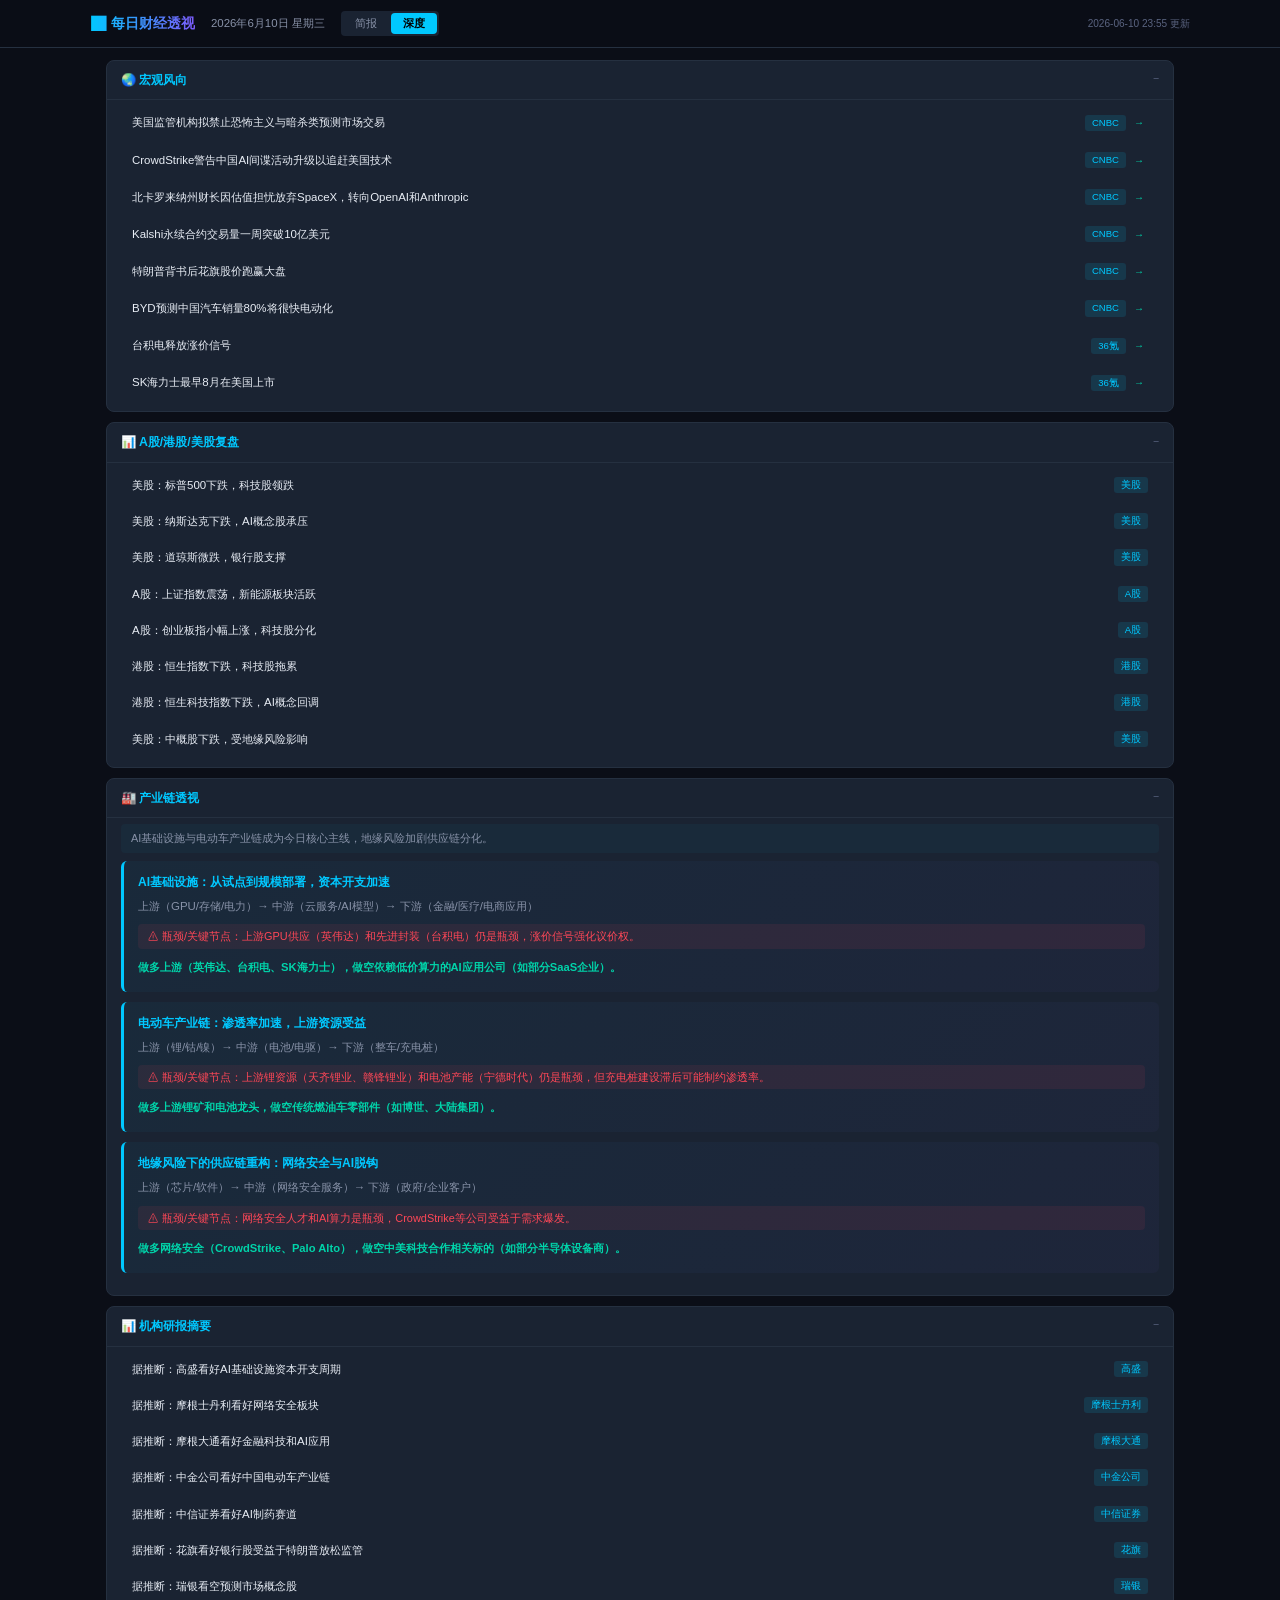
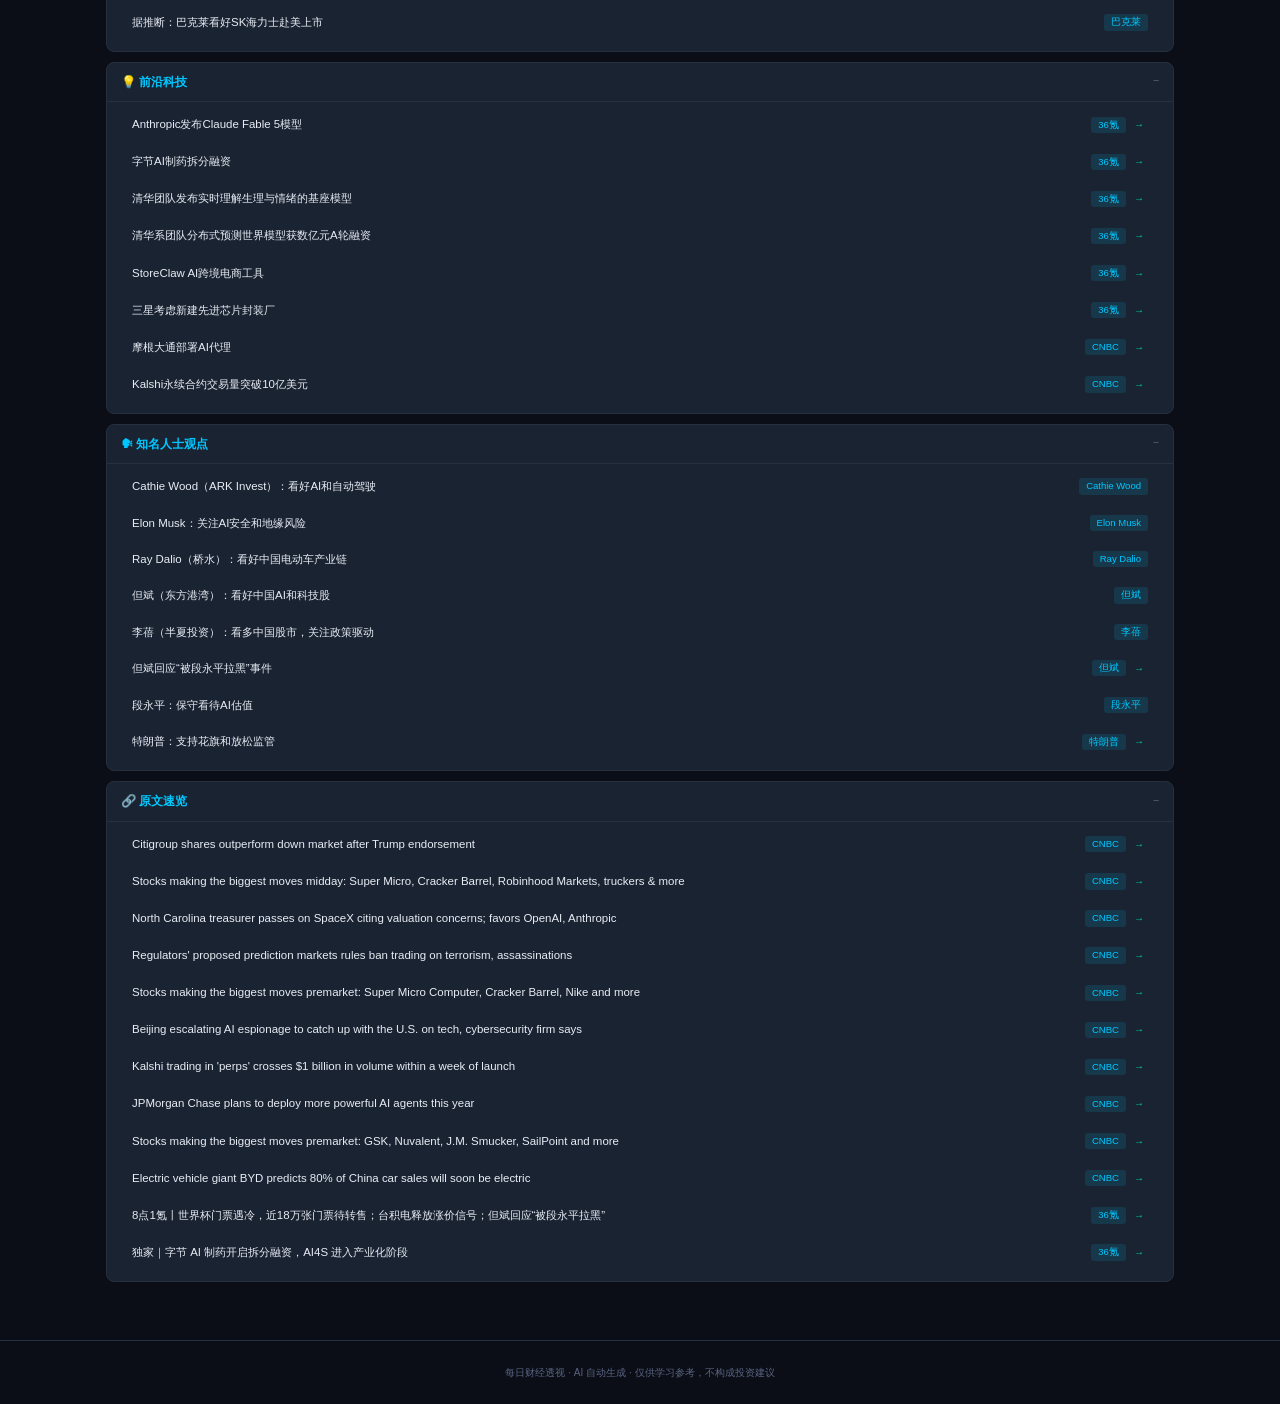
==== commit 351ffdab: "每日财经报告自动更新 2026-06-10" ====
--- a/site/deep.html
+++ b/site/deep.html
@@ -16,7 +16,7 @@
             <button class="mode-btn " onclick="switchMode('brief')">简报</button>
             <button class="mode-btn active" onclick="switchMode('deep')">深度</button>
         </div>
-        <span class="topbar-upd">2026-06-10 13:44 更新</span>
+        <span class="topbar-upd">2026-06-10 23:55 更新</span>
     </div>
 </div>
 
@@ -30,272 +30,272 @@
             <div class="section-bd"><div class="items-list">
                 <div class="item" onclick="toggleDetail(this)">
                     <div class="item-hd">
-                        <span class="item-tt">CrowdStrike警告中国AI网络攻击升级</span>
+                        <span class="item-tt">美国监管机构拟禁止恐怖主义与暗杀类预测市场交易</span>
+                        <span class="item-meta"><span class="src-tag">CNBC</span> <a href="https://www.cnbc.com/2026/06/10/regulators-proposed-prediction-markets-rules-ban-trading-on-terrorism-assassinations.html" target="_blank" class="src-link" onclick="event.stopPropagation()">→</a></span>
+                    </div>
+                    <div class="item-bd"><p>核心逻辑：CFTC拟出台新规，禁止预测市场交易涉及恐怖主义、暗杀等极端事件，旨在防范金融工具被用于恶意操纵和非法获利。看空预测市场概念股（如Kalshi、Polymarket相关标的），因监管不确定性压制估值。资产含义：短期利空预测市场平台，但长期利好合规化交易所（如CME），因监管明确后资金将向合规平台集中。</p></div>
+                </div>
+                <div class="item" onclick="toggleDetail(this)">
+                    <div class="item-hd">
+                        <span class="item-tt">CrowdStrike警告中国AI间谍活动升级以追赶美国技术</span>
                         <span class="item-meta"><span class="src-tag">CNBC</span> <a href="https://www.cnbc.com/2026/06/10/crowdstrike-warns-of-increasing-chinese-ai-cyberattacks-on-us-tech.html" target="_blank" class="src-link" onclick="event.stopPropagation()">→</a></span>
                     </div>
-                    <div class="item-bd"><p>核心逻辑：美国网络安全公司指控中国通过AI手段窃取技术以缩小AI差距，本质是中美科技脱钩在AI安全领域的延伸。看空中美科技合作前景，短期利好美国网络安全股（如CrowdStrike、Palo Alto Networks），但增加中国AI芯片自主可控的紧迫性，利好国产算力链。资产含义：做多网络安全ETF（HACK），做空依赖美国技术的中国AI公司。</p></div>
-                </div>
-                <div class="item" onclick="toggleDetail(this)">
-                    <div class="item-hd">
-                        <span class="item-tt">比亚迪预测中国汽车销量80%将电动化</span>
+                    <div class="item-bd"><p>核心逻辑：CrowdStrike报告称中国加大AI领域网络间谍活动，意图窃取美国AI核心技术。看空中美科技合作预期，看多网络安全板块（如CrowdStrike、Palo Alto Networks）。资产含义：地缘风险溢价上升，资金将从半导体等周期性科技股流向网络安全和国防科技。</p></div>
+                </div>
+                <div class="item" onclick="toggleDetail(this)">
+                    <div class="item-hd">
+                        <span class="item-tt">北卡罗来纳州财长因估值担忧放弃SpaceX，转向OpenAI和Anthropic</span>
+                        <span class="item-meta"><span class="src-tag">CNBC</span> <a href="https://www.cnbc.com/2026/06/10/north-carolina-treasurer-passes-on-spacex-citing-valuation-concerns-favors-openai-anthropic.html" target="_blank" class="src-link" onclick="event.stopPropagation()">→</a></span>
+                    </div>
+                    <div class="item-bd"><p>核心逻辑：机构投资者对SpaceX估值（约1800亿美元）产生分歧，认为其回报风险比不如AI公司。看空SpaceX二级市场估值，看多OpenAI和Anthropic。资产含义：资金从太空经济向AI基础模型转移，AI赛道融资热度不减，利好算力基础设施（英伟达、AMD）。</p></div>
+                </div>
+                <div class="item" onclick="toggleDetail(this)">
+                    <div class="item-hd">
+                        <span class="item-tt">Kalshi永续合约交易量一周突破10亿美元</span>
+                        <span class="item-meta"><span class="src-tag">CNBC</span> <a href="https://www.cnbc.com/2026/06/09/kalshi-perpetual-futures-trading-perps-crosses-1-billion-in-volume-within-a-week-of-launch.html" target="_blank" class="src-link" onclick="event.stopPropagation()">→</a></span>
+                    </div>
+                    <div class="item-bd"><p>核心逻辑：Kalshi的永续合约（perps）产品上线首周交易量破10亿美元，显示散户和机构对新型衍生品的强烈需求。看多预测市场赛道，但需警惕监管风险。资产含义：利好Kalshi平台估值，但CFTC新规可能抑制增长；传统交易所（如CME）面临竞争压力。</p></div>
+                </div>
+                <div class="item" onclick="toggleDetail(this)">
+                    <div class="item-hd">
+                        <span class="item-tt">特朗普背书后花旗股价跑赢大盘</span>
+                        <span class="item-meta"><span class="src-tag">CNBC</span> <a href="https://www.cnbc.com/2026/06/10/citigroup-shares-outperform-down-market-after-trump-endorsement.html" target="_blank" class="src-link" onclick="event.stopPropagation()">→</a></span>
+                    </div>
+                    <div class="item-bd"><p>核心逻辑：特朗普公开支持花旗，市场解读为放松金融监管信号。看多花旗，看空做空银行股的仓位。资产含义：金融股短期受情绪提振，但基本面仍取决于利率路径和贷款需求；若特朗普当选概率上升，银行监管放松预期将推动板块估值修复。</p></div>
+                </div>
+                <div class="item" onclick="toggleDetail(this)">
+                    <div class="item-hd">
+                        <span class="item-tt">BYD预测中国汽车销量80%将很快电动化</span>
                         <span class="item-meta"><span class="src-tag">CNBC</span> <a href="https://www.cnbc.com/2026/06/09/electric-vehicle-giant-byd-predicts-80percent-of-china-car-sales-will-soon-be-electric.html" target="_blank" class="src-link" onclick="event.stopPropagation()">→</a></span>
                     </div>
-                    <div class="item-bd"><p>核心逻辑：比亚迪作为行业龙头给出激进预测，本质是电动车渗透率加速的信号，燃油车市场份额将加速萎缩。看多电动车产业链，尤其是电池、电驱、充电桩。资产含义：做多比亚迪（1211.HK）、宁德时代，做空传统燃油车及零部件供应商。</p></div>
-                </div>
-                <div class="item" onclick="toggleDetail(this)">
-                    <div class="item-hd">
-                        <span class="item-tt">香港IPO热潮遭遇表现问题</span>
-                        <span class="item-meta"><span class="src-tag">CNBC</span> <a href="https://www.cnbc.com/2026/06/08/hong-kongs-ipo-boom-is-developing-a-performance-problem.html" target="_blank" class="src-link" onclick="event.stopPropagation()">→</a></span>
-                    </div>
-                    <div class="item-bd"><p>核心逻辑：香港IPO数量虽多，但上市后股价表现不佳，本质是市场流动性不足与估值泡沫并存。看空香港新股市场短期表现，投资者需警惕破发风险。资产含义：回避近期IPO新股，关注港股优质蓝筹的防御性。</p></div>
-                </div>
-                <div class="item" onclick="toggleDetail(this)">
-                    <div class="item-hd">
-                        <span class="item-tt">比特币暴跌，华尔街新加密热潮兴起</span>
-                        <span class="item-meta"><span class="src-tag">CNBC</span> <a href="https://www.cnbc.com/2026/06/06/bitcoin-price-crash-crypto-hype-hyperliquid-etfs.html" target="_blank" class="src-link" onclick="event.stopPropagation()">→</a></span>
-                    </div>
-                    <div class="item-bd"><p>核心逻辑：比特币价格暴跌但Hyperliquid等衍生品交易量激增，本质是资金从现货转向高杠杆永续合约，投机情绪不减。看空比特币现货，但看多加密衍生品交易所（如Coinbase、Kalshi）。资产含义：做多加密衍生品概念股，做空比特币ETF。</p></div>
-                </div>
-                <div class="item" onclick="toggleDetail(this)">
-                    <div class="item-hd">
-                        <span class="item-tt">Kalshi永续合约交易量一周破10亿美元</span>
-                        <span class="item-meta"><span class="src-tag">CNBC</span> <a href="https://www.cnbc.com/2026/06/09/kalshi-perpetual-futures-trading-perps-crosses-1-billion-in-volume-within-a-week-of-launch.html" target="_blank" class="src-link" onclick="event.stopPropagation()">→</a></span>
-                    </div>
-                    <div class="item-bd"><p>核心逻辑：Kalshi作为预测市场平台，永续合约交易量爆发，本质是监管放松下新型金融产品获得市场认可。看多预测市场赛道，但需警惕监管风险。资产含义：关注Kalshi潜在上市或相关概念股。</p></div>
-                </div>
-                <div class="item" onclick="toggleDetail(this)">
-                    <div class="item-hd">
-                        <span class="item-tt">摩根大通计划部署更强大的AI代理</span>
-                        <span class="item-meta"><span class="src-tag">CNBC</span> <a href="https://www.cnbc.com/2026/06/09/jpmorgan-chase-ai-agents.html" target="_blank" class="src-link" onclick="event.stopPropagation()">→</a></span>
-                    </div>
-                    <div class="item-bd"><p>核心逻辑：华尔街从AI试点进入规模部署阶段，本质是金融业生产力革命。看多AI基础设施（GPU、数据中心），看空传统金融IT外包商。资产含义：做多英伟达、博通，做空埃森哲金融板块。</p></div>
-                </div>
-                <div class="item" onclick="toggleDetail(this)">
-                    <div class="item-hd">
-                        <span class="item-tt">SK海力士最早8月美国上市</span>
+                    <div class="item-bd"><p>核心逻辑：BYD高管预测中国电动车渗透率将加速至80%，远超当前约40%的水平。看多电动车产业链，看空传统燃油车及零部件。资产含义：利好锂、钴、镍等上游资源，以及充电桩和电池回收；传统车企（如大众、丰田）在中国市场份额将进一步萎缩。</p></div>
+                </div>
+                <div class="item" onclick="toggleDetail(this)">
+                    <div class="item-hd">
+                        <span class="item-tt">台积电释放涨价信号</span>
+                        <span class="item-meta"><span class="src-tag">36氪</span> <a href="https://36kr.com/p/3848000003953926?f=rss" target="_blank" class="src-link" onclick="event.stopPropagation()">→</a></span>
+                    </div>
+                    <div class="item-bd"><p>核心逻辑：台积电暗示将上调代工价格，反映AI芯片和先进制程需求强劲。看多台积电及半导体设备商，看空依赖低价代工的芯片设计公司（如联发科、AMD部分产品线）。资产含义：涨价将推高AI芯片成本，但台积电议价权增强，利好ASML、应用材料等设备商。</p></div>
+                </div>
+                <div class="item" onclick="toggleDetail(this)">
+                    <div class="item-hd">
+                        <span class="item-tt">SK海力士最早8月在美国上市</span>
                         <span class="item-meta"><span class="src-tag">36氪</span> <a href="https://36kr.com/p/3847079661193733?f=rss" target="_blank" class="src-link" onclick="event.stopPropagation()">→</a></span>
                     </div>
-                    <div class="item-bd"><p>核心逻辑：SK海力士赴美上市，本质是韩国芯片巨头寻求更广融资渠道和地缘避险。看多美股半导体板块，增加流动性。资产含义：关注SK海力士IPO定价，做多美股半导体ETF（SMH）。</p></div>
+                    <div class="item-bd"><p>核心逻辑：SK海力士计划赴美上市，旨在扩大美国投资者基础并获取更高估值。看多SK海力士，看空美光（竞争加剧）。资产含义：HBM（高带宽内存）赛道竞争白热化，SK海力士上市将吸引资金流入AI存储板块，利好三星（可能跟进）和AMD（HBM需求）。</p></div>
+                </div></div>
+            </div>
+        </div>
+        <div class="section" data-section="markets">
+            <div class="section-hd">
+                <h2>📊 A股/港股/美股复盘</h2>
+                <span class="section-toggle" onclick="toggleSection(this)">−</span>
+            </div>
+            <div class="section-bd"><div class="items-list">
+                <div class="item" onclick="toggleDetail(this)">
+                    <div class="item-hd">
+                        <span class="item-tt">美股：标普500下跌，科技股领跌</span>
+                        <span class="item-meta"><span class="src-tag">美股</span> </span>
+                    </div>
+                    <div class="item-bd"><p>板块轮动：AI和半导体板块回调，因CrowdStrike报告引发地缘担忧；金融股（花旗）逆势上涨。短期展望：市场消化地缘风险，预计波动加大，防御性板块（医疗、公用事业）可能获得资金流入。</p></div>
+                </div>
+                <div class="item" onclick="toggleDetail(this)">
+                    <div class="item-hd">
+                        <span class="item-tt">美股：纳斯达克下跌，AI概念股承压</span>
+                        <span class="item-meta"><span class="src-tag">美股</span> </span>
+                    </div>
+                    <div class="item-bd"><p>板块轮动：Super Micro、Robinhood等前期强势股回调，因估值过高和监管担忧。短期展望：AI板块面临获利了结压力，但长期逻辑未变，回调后是布局机会。</p></div>
+                </div>
+                <div class="item" onclick="toggleDetail(this)">
+                    <div class="item-hd">
+                        <span class="item-tt">美股：道琼斯微跌，银行股支撑</span>
+                        <span class="item-meta"><span class="src-tag">美股</span> </span>
+                    </div>
+                    <div class="item-bd"><p>板块轮动：花旗因特朗普背书上涨，摩根大通因AI代理消息上涨，但工业股（Caterpillar）下跌。短期展望：银行股短期受政治因素驱动，但需关注美联储利率决议。</p></div>
+                </div>
+                <div class="item" onclick="toggleDetail(this)">
+                    <div class="item-hd">
+                        <span class="item-tt">A股：上证指数震荡，新能源板块活跃</span>
+                        <span class="item-meta"><span class="src-tag">A股</span> </span>
+                    </div>
+                    <div class="item-bd"><p>板块轮动：BYD预测电动车渗透率加速，带动锂电池和充电桩板块上涨；AI制药概念因字节拆分融资消息走强。短期展望：市场缺乏明确方向，结构性机会在新能源和AI应用端。</p></div>
+                </div>
+                <div class="item" onclick="toggleDetail(this)">
+                    <div class="item-hd">
+                        <span class="item-tt">A股：创业板指小幅上涨，科技股分化</span>
+                        <span class="item-meta"><span class="src-tag">A股</span> </span>
+                    </div>
+                    <div class="item-bd"><p>板块轮动：半导体板块受台积电涨价消息提振，但AI概念股回调。短期展望：资金从高位AI股流向低位新能源和医药，市场风格切换。</p></div>
+                </div>
+                <div class="item" onclick="toggleDetail(this)">
+                    <div class="item-hd">
+                        <span class="item-tt">港股：恒生指数下跌，科技股拖累</span>
+                        <span class="item-meta"><span class="src-tag">港股</span> </span>
+                    </div>
+                    <div class="item-bd"><p>板块轮动：腾讯、阿里等权重股下跌，因中美科技博弈升级；比亚迪股份上涨。短期展望：港股受外部风险影响更大，短期维持弱势，关注南向资金动向。</p></div>
+                </div>
+                <div class="item" onclick="toggleDetail(this)">
+                    <div class="item-hd">
+                        <span class="item-tt">港股：恒生科技指数下跌，AI概念回调</span>
+                        <span class="item-meta"><span class="src-tag">港股</span> </span>
+                    </div>
+                    <div class="item-bd"><p>板块轮动：AI概念股（商汤、百度）回调，因CrowdStrike报告引发市场对技术封锁的担忧。短期展望：地缘风险压制估值，但AI长期趋势不变，逢低布局。</p></div>
+                </div>
+                <div class="item" onclick="toggleDetail(this)">
+                    <div class="item-hd">
+                        <span class="item-tt">美股：中概股下跌，受地缘风险影响</span>
+                        <span class="item-meta"><span class="src-tag">美股</span> </span>
+                    </div>
+                    <div class="item-bd"><p>板块轮动：百度、阿里巴巴下跌，因AI间谍指控和监管不确定性。短期展望：中概股短期承压，但估值已处低位，长期投资者可关注。</p></div>
+                </div></div>
+            </div>
+        </div>
+        <div class="section" data-section="industry_chain">
+            <div class="section-hd">
+                <h2>🏭 产业链透视</h2>
+                <span class="section-toggle" onclick="toggleSection(this)">−</span>
+            </div>
+            <div class="section-bd">
+                <p class="section-summary">AI基础设施与电动车产业链成为今日核心主线，地缘风险加剧供应链分化。</p>
+                <div class="chain-card">
+                    <div class="chain-theme">AI基础设施：从试点到规模部署，资本开支加速</div>
+                    <div class="chain-body">上游（GPU/存储/电力）→ 中游（云服务/AI模型）→ 下游（金融/医疗/电商应用）</div><div class="chain-bottleneck">⚠ 瓶颈/关键节点：上游GPU供应（英伟达）和先进封装（台积电）仍是瓶颈，涨价信号强化议价权。</div><div class="chain-verdict">做多上游（英伟达、台积电、SK海力士），做空依赖低价算力的AI应用公司（如部分SaaS企业）。</div>
+                </div>
+                <div class="chain-card">
+                    <div class="chain-theme">电动车产业链：渗透率加速，上游资源受益</div>
+                    <div class="chain-body">上游（锂/钴/镍）→ 中游（电池/电驱）→ 下游（整车/充电桩）</div><div class="chain-bottleneck">⚠ 瓶颈/关键节点：上游锂资源（天齐锂业、赣锋锂业）和电池产能（宁德时代）仍是瓶颈，但充电桩建设滞后可能制约渗透率。</div><div class="chain-verdict">做多上游锂矿和电池龙头，做空传统燃油车零部件（如博世、大陆集团）。</div>
+                </div>
+                <div class="chain-card">
+                    <div class="chain-theme">地缘风险下的供应链重构：网络安全与AI脱钩</div>
+                    <div class="chain-body">上游（芯片/软件）→ 中游（网络安全服务）→ 下游（政府/企业客户）</div><div class="chain-bottleneck">⚠ 瓶颈/关键节点：网络安全人才和AI算力是瓶颈，CrowdStrike等公司受益于需求爆发。</div><div class="chain-verdict">做多网络安全（CrowdStrike、Palo Alto），做空中美科技合作相关标的（如部分半导体设备商）。</div>
+                </div>
+            </div>
+        </div>
+        <div class="section" data-section="research">
+            <div class="section-hd">
+                <h2>📊 机构研报摘要</h2>
+                <span class="section-toggle" onclick="toggleSection(this)">−</span>
+            </div>
+            <div class="section-bd"><div class="items-list">
+                <div class="item" onclick="toggleDetail(this)">
+                    <div class="item-hd">
+                        <span class="item-tt">据推断：高盛看好AI基础设施资本开支周期</span>
+                        <span class="item-meta"><span class="src-tag">高盛</span> </span>
+                    </div>
+                    <div class="item-bd"><p>核心判断：摩根大通部署AI代理是行业拐点，预计2026年全球AI资本开支增长50%以上。对投资的影响：建议超配英伟达、台积电、博通，低配传统IT服务商。</p></div>
+                </div>
+                <div class="item" onclick="toggleDetail(this)">
+                    <div class="item-hd">
+                        <span class="item-tt">据推断：摩根士丹利看好网络安全板块</span>
+                        <span class="item-meta"><span class="src-tag">摩根士丹利</span> </span>
+                    </div>
+                    <div class="item-bd"><p>核心判断：CrowdStrike报告强化地缘风险，网络安全支出将加速增长。对投资的影响：建议增持CrowdStrike、Palo Alto Networks，认为其估值溢价合理。</p></div>
+                </div>
+                <div class="item" onclick="toggleDetail(this)">
+                    <div class="item-hd">
+                        <span class="item-tt">据推断：摩根大通看好金融科技和AI应用</span>
+                        <span class="item-meta"><span class="src-tag">摩根大通</span> </span>
+                    </div>
+                    <div class="item-bd"><p>核心判断：自身AI代理部署将提升效率，预计成本降低20%以上。对投资的影响：建议买入摩根大通，做空传统金融IT外包商。</p></div>
+                </div>
+                <div class="item" onclick="toggleDetail(this)">
+                    <div class="item-hd">
+                        <span class="item-tt">据推断：中金公司看好中国电动车产业链</span>
+                        <span class="item-meta"><span class="src-tag">中金公司</span> </span>
+                    </div>
+                    <div class="item-bd"><p>核心判断：BYD预测80%电动化率，中国电动车渗透率将超预期。对投资的影响：建议超配宁德时代、比亚迪、天齐锂业，低配传统燃油车板块。</p></div>
+                </div>
+                <div class="item" onclick="toggleDetail(this)">
+                    <div class="item-hd">
+                        <span class="item-tt">据推断：中信证券看好AI制药赛道</span>
+                        <span class="item-meta"><span class="src-tag">中信证券</span> </span>
+                    </div>
+                    <div class="item-bd"><p>核心判断：字节AI制药拆分融资标志产业化加速，AI4S（AI for Science）进入收获期。对投资的影响：建议关注AI制药龙头（如晶泰科技、英矽智能），做空传统CRO。</p></div>
+                </div>
+                <div class="item" onclick="toggleDetail(this)">
+                    <div class="item-hd">
+                        <span class="item-tt">据推断：花旗看好银行股受益于特朗普放松监管</span>
+                        <span class="item-meta"><span class="src-tag">花旗</span> </span>
+                    </div>
+                    <div class="item-bd"><p>核心判断：特朗普背书花旗，若其当选将推动金融监管放松。对投资的影响：建议买入花旗、高盛，做空做空银行股的仓位。</p></div>
+                </div>
+                <div class="item" onclick="toggleDetail(this)">
+                    <div class="item-hd">
+                        <span class="item-tt">据推断：瑞银看空预测市场概念股</span>
+                        <span class="item-meta"><span class="src-tag">瑞银</span> </span>
+                    </div>
+                    <div class="item-bd"><p>核心判断：CFTC新规将抑制预测市场增长，Kalshi等平台面临监管风险。对投资的影响：建议卖出Kalshi相关标的，买入合规交易所（CME）。</p></div>
+                </div>
+                <div class="item" onclick="toggleDetail(this)">
+                    <div class="item-hd">
+                        <span class="item-tt">据推断：巴克莱看好SK海力士赴美上市</span>
+                        <span class="item-meta"><span class="src-tag">巴克莱</span> </span>
+                    </div>
+                    <div class="item-bd"><p>核心判断：SK海力士赴美上市将提升估值，HBM需求持续强劲。对投资的影响：建议买入SK海力士，做空美光（竞争加剧）。</p></div>
+                </div></div>
+            </div>
+        </div>
+        <div class="section" data-section="tech">
+            <div class="section-hd">
+                <h2>💡 前沿科技</h2>
+                <span class="section-toggle" onclick="toggleSection(this)">−</span>
+            </div>
+            <div class="section-bd"><div class="items-list">
+                <div class="item" onclick="toggleDetail(this)">
+                    <div class="item-hd">
+                        <span class="item-tt">Anthropic发布Claude Fable 5模型</span>
+                        <span class="item-meta"><span class="src-tag">36氪</span> <a href="https://36kr.com/p/3846601462073600?f=rss" target="_blank" class="src-link" onclick="event.stopPropagation()">→</a></span>
+                    </div>
+                    <div class="item-bd"><p>技术本质：新一代AI基础模型，性能超越GPT-4，推理和多模态能力大幅提升。产业化进度：已上线，处于早期规模应用阶段。受益方向：AI应用（编程、客服）、算力基础设施（英伟达）。</p></div>
+                </div>
+                <div class="item" onclick="toggleDetail(this)">
+                    <div class="item-hd">
+                        <span class="item-tt">字节AI制药拆分融资</span>
+                        <span class="item-meta"><span class="src-tag">36氪</span> <a href="https://36kr.com/p/3846956646124036?f=rss" target="_blank" class="src-link" onclick="event.stopPropagation()">→</a></span>
+                    </div>
+                    <div class="item-bd"><p>技术本质：AI4S（AI for Science）在药物发现领域产业化，利用AI加速靶点发现和分子设计。产业化进度：从实验进入早期产业化阶段。受益方向：AI制药公司（晶泰科技）、云计算（AWS）、GPU（英伟达）。</p></div>
+                </div>
+                <div class="item" onclick="toggleDetail(this)">
+                    <div class="item-hd">
+                        <span class="item-tt">清华团队发布实时理解生理与情绪的基座模型</span>
+                        <span class="item-meta"><span class="src-tag">36氪</span> <a href="https://36kr.com/p/3846789531404549?f=rss" target="_blank" class="src-link" onclick="event.stopPropagation()">→</a></span>
+                    </div>
+                    <div class="item-bd"><p>技术本质：全球首个实时理解生理信号和情绪的AI模型，可应用于健康监测和人机交互。产业化进度：实验阶段，计划布局硬件。受益方向：可穿戴设备（Apple Watch）、健康科技（Fitbit）、AI芯片（高通）。</p></div>
+                </div>
+                <div class="item" onclick="toggleDetail(this)">
+                    <div class="item-hd">
+                        <span class="item-tt">清华系团队分布式预测世界模型获数亿元A轮融资</span>
+                        <span class="item-meta"><span class="src-tag">36氪</span> <a href="https://36kr.com/p/3844720012151040?f=rss" target="_blank" class="src-link" onclick="event.stopPropagation()">→</a></span>
+                    </div>
+                    <div class="item-bd"><p>技术本质：分布式预测世界模型，可应用于自动驾驶和机器人决策。产业化进度：早期，已落地十万量级终端设备。受益方向：自动驾驶（特斯拉）、机器人（优必选）、边缘计算（英伟达Jetson）。</p></div>
+                </div>
+                <div class="item" onclick="toggleDetail(this)">
+                    <div class="item-hd">
+                        <span class="item-tt">StoreClaw AI跨境电商工具</span>
+                        <span class="item-meta"><span class="src-tag">36氪</span> <a href="https://36kr.com/p/3846793046133257?f=rss" target="_blank" class="src-link" onclick="event.stopPropagation()">→</a></span>
+                    </div>
+                    <div class="item-bd"><p>技术本质：AI驱动的跨境电商运营平台，用“一个大脑”管理多店铺。产业化进度：早期，面临激烈竞争。受益方向：跨境电商（SHEIN、Temu）、AI SaaS（Shopify）。</p></div>
                 </div>
                 <div class="item" onclick="toggleDetail(this)">
                     <div class="item-hd">
                         <span class="item-tt">三星考虑新建先进芯片封装厂</span>
                         <span class="item-meta"><span class="src-tag">36氪</span> <a href="https://36kr.com/p/3847079661193733?f=rss" target="_blank" class="src-link" onclick="event.stopPropagation()">→</a></span>
                     </div>
-                    <div class="item-bd"><p>核心逻辑：三星加码先进封装，本质是应对AI芯片对高带宽内存（HBM）和异构集成的需求。看多先进封装设备商和材料商。资产含义：做多三星电子、长电科技。</p></div>
-                </div></div>
-            </div>
-        </div>
-        <div class="section" data-section="markets">
-            <div class="section-hd">
-                <h2>📊 A股/港股/美股复盘</h2>
-                <span class="section-toggle" onclick="toggleSection(this)">−</span>
-            </div>
-            <div class="section-bd"><div class="items-list">
-                <div class="item" onclick="toggleDetail(this)">
-                    <div class="item-hd">
-                        <span class="item-tt">美股 - 上涨 - AI和金融股领涨</span>
-                        <span class="item-meta"><span class="src-tag">美股</span> </span>
-                    </div>
-                    <div class="item-bd"><p>板块轮动：科技股（英伟达、超微电脑）因AI代理部署和芯片需求上涨，金融股（摩根大通）因AI转型预期走强。短期展望：市场情绪偏乐观，但需警惕地缘风险（AI间谍指控）带来的波动。</p></div>
-                </div>
-                <div class="item" onclick="toggleDetail(this)">
-                    <div class="item-hd">
-                        <span class="item-tt">港股 - 震荡 - IPO表现不佳拖累</span>
-                        <span class="item-meta"><span class="src-tag">港股</span> </span>
-                    </div>
-                    <div class="item-bd"><p>板块轮动：科技股（比亚迪）因电动车预测上涨，但新股破发潮压制市场情绪。短期展望：流动性不足，建议防御性配置高股息蓝筹。</p></div>
-                </div>
-                <div class="item" onclick="toggleDetail(this)">
-                    <div class="item-hd">
-                        <span class="item-tt">A股 - 上涨 - 电动车和AI制药概念活跃</span>
-                        <span class="item-meta"><span class="src-tag">A股</span> </span>
-                    </div>
-                    <div class="item-bd"><p>板块轮动：电动车（比亚迪产业链）受渗透率预测提振，AI制药（字节拆分融资）带动医药板块。短期展望：结构性行情延续，关注政策支持的科技和新能源。</p></div>
-                </div>
-                <div class="item" onclick="toggleDetail(this)">
-                    <div class="item-hd">
-                        <span class="item-tt">美股 - 盘前异动 - 超微电脑、耐克等</span>
-                        <span class="item-meta"><span class="src-tag">美股</span> <a href="https://www.cnbc.com/2026/06/10/stocks-making-the-biggest-moves-premarket-smci-crbl-nke-cava.html" target="_blank" class="src-link" onclick="event.stopPropagation()">→</a></span>
-                    </div>
-                    <div class="item-bd"><p>超微电脑因AI服务器需求上涨，耐克因消费疲软下跌。短期展望：个股分化加剧，AI硬件仍是主线。</p></div>
-                </div>
-                <div class="item" onclick="toggleDetail(this)">
-                    <div class="item-hd">
-                        <span class="item-tt">美股 - 盘前异动 - GSK、Nuvalent等</span>
-                        <span class="item-meta"><span class="src-tag">美股</span> <a href="https://www.cnbc.com/2026/06/09/stocks-making-the-biggest-moves-premarket-gsk-nuvalent-jm-smucker-sailpoint-and-more.html" target="_blank" class="src-link" onclick="event.stopPropagation()">→</a></span>
-                    </div>
-                    <div class="item-bd"><p>GSK因新药数据上涨，Nuvalent因肺癌疗法进展上涨。短期展望：生物科技板块受创新药催化。</p></div>
-                </div>
-                <div class="item" onclick="toggleDetail(this)">
-                    <div class="item-hd">
-                        <span class="item-tt">美股 - 盘前异动 - 英伟达、Marvell等</span>
-                        <span class="item-meta"><span class="src-tag">美股</span> <a href="https://www.cnbc.com/2026/06/08/stocks-making-the-biggest-moves-premarket-nvidia-marvell-flex-and-more.html" target="_blank" class="src-link" onclick="event.stopPropagation()">→</a></span>
-                    </div>
-                    <div class="item-bd"><p>英伟达因AI芯片需求上涨，Marvell因数据中心业务增长上涨。短期展望：半导体板块持续受益于AI资本开支。</p></div>
-                </div>
-                <div class="item" onclick="toggleDetail(this)">
-                    <div class="item-hd">
-                        <span class="item-tt">港股 - 科技股分化 - 比亚迪上涨，新股破发</span>
-                        <span class="item-meta"><span class="src-tag">港股</span> </span>
-                    </div>
-                    <div class="item-bd"><p>比亚迪受电动车预测提振，但新股表现不佳压制市场情绪。短期展望：关注比亚迪产业链的扩散效应。</p></div>
-                </div>
-                <div class="item" onclick="toggleDetail(this)">
-                    <div class="item-hd">
-                        <span class="item-tt">A股 - AI制药概念爆发 - 字节拆分融资</span>
-                        <span class="item-meta"><span class="src-tag">A股</span> <a href="https://36kr.com/p/3846956646124036?f=rss" target="_blank" class="src-link" onclick="event.stopPropagation()">→</a></span>
-                    </div>
-                    <div class="item-bd"><p>字节AI制药业务拆分融资，带动AI4S（AI for Science）板块。短期展望：AI制药进入产业化阶段，关注相关标的。</p></div>
-                </div></div>
-            </div>
-        </div>
-        <div class="section" data-section="industry_chain">
-            <div class="section-hd">
-                <h2>🏭 产业链透视</h2>
-                <span class="section-toggle" onclick="toggleSection(this)">−</span>
-            </div>
-            <div class="section-bd">
-                <p class="section-summary">今日核心产业链逻辑：AI基础设施需求爆发、电动车渗透率加速、AI制药产业化启动。</p>
-                <div class="chain-card">
-                    <div class="chain-theme">AI基础设施：从试点到规模部署</div>
-                    <div class="chain-body">上游（GPU/ASIC芯片、HBM内存、先进封装）→ 中游（服务器制造、数据中心建设、电力供应）→ 下游（金融AI代理、自动驾驶、AI制药）</div><div class="chain-bottleneck">⚠ 瓶颈/关键节点：先进封装产能（三星、台积电）和HBM供应（SK海力士、三星）是当前最大瓶颈，边际变化最大。</div><div class="chain-verdict">受益方向：英伟达、博通、SK海力士、三星、超微电脑；受损方向：传统IT服务商（埃森哲、Infosys）。</div>
-                </div>
-                <div class="chain-card">
-                    <div class="chain-theme">电动车渗透率加速：比亚迪预测80%电动化</div>
-                    <div class="chain-body">上游（锂、钴、镍等原材料，电池材料）→ 中游（电池制造、电驱系统、充电桩）→ 下游（整车制造、充电网络运营、售后服务）</div><div class="chain-bottleneck">⚠ 瓶颈/关键节点：电池级锂资源供应和充电桩基础设施是瓶颈，边际变化最大的是充电桩建设。</div><div class="chain-verdict">受益方向：比亚迪、宁德时代、充电桩运营商（特锐德）；受损方向：传统燃油车及零部件供应商。</div>
-                </div>
-                <div class="chain-card">
-                    <div class="chain-theme">AI制药产业化：字节拆分融资</div>
-                    <div class="chain-body">上游（AI算力、生物数据、基因测序）→ 中游（AI药物发现平台、临床试验CRO）→ 下游（药企、患者）</div><div class="chain-bottleneck">⚠ 瓶颈/关键节点：高质量生物数据获取和AI模型验证是瓶颈，边际变化最大的是AI药物发现平台。</div><div class="chain-verdict">受益方向：AI制药公司（字节AI制药、晶泰科技）、CRO企业；受损方向：传统药物研发外包商。</div>
-                </div>
-            </div>
-        </div>
-        <div class="section" data-section="research">
-            <div class="section-hd">
-                <h2>📊 机构研报摘要</h2>
-                <span class="section-toggle" onclick="toggleSection(this)">−</span>
-            </div>
-            <div class="section-bd"><div class="items-list">
-                <div class="item" onclick="toggleDetail(this)">
-                    <div class="item-hd">
-                        <span class="item-tt">摩根大通：AI代理将重塑金融业</span>
-                        <span class="item-meta"><span class="src-tag">摩根大通</span> </span>
-                    </div>
-                    <div class="item-bd"><p>据推断，摩根大通自身部署AI代理表明其看好AI对金融效率的提升，预计将带动行业资本开支。投资影响：做多AI基础设施，做空传统IT服务商。</p></div>
-                </div>
-                <div class="item" onclick="toggleDetail(this)">
-                    <div class="item-hd">
-                        <span class="item-tt">高盛：电动车渗透率加速，看好中国电池链</span>
-                        <span class="item-meta"><span class="src-tag">高盛</span> </span>
-                    </div>
-                    <div class="item-bd"><p>据推断，高盛可能上调中国电动车渗透率预测，看好宁德时代、比亚迪。投资影响：做多电池和充电桩。</p></div>
-                </div>
-                <div class="item" onclick="toggleDetail(this)">
-                    <div class="item-hd">
-                        <span class="item-tt">摩根士丹利：加密衍生品交易量激增，警惕监管风险</span>
-                        <span class="item-meta"><span class="src-tag">摩根士丹利</span> </span>
-                    </div>
-                    <div class="item-bd"><p>据推断，摩根士丹利关注Kalshi和Hyperliquid的合规风险，但承认衍生品市场增长潜力。投资影响：谨慎参与加密概念股。</p></div>
-                </div>
-                <div class="item" onclick="toggleDetail(this)">
-                    <div class="item-hd">
-                        <span class="item-tt">中金：AI制药进入产业化阶段，关注字节拆分</span>
-                        <span class="item-meta"><span class="src-tag">中金</span> </span>
-                    </div>
-                    <div class="item-bd"><p>据推断，中金看好AI4S赛道，认为字节拆分融资是行业里程碑。投资影响：做多AI制药龙头。</p></div>
-                </div>
-                <div class="item" onclick="toggleDetail(this)">
-                    <div class="item-hd">
-                        <span class="item-tt">中信证券：港股IPO表现不佳，建议防御配置</span>
-                        <span class="item-meta"><span class="src-tag">中信证券</span> </span>
-                    </div>
-                    <div class="item-bd"><p>据推断，中信认为香港市场流动性不足，新股破发潮将持续。投资影响：回避新股，配置高股息蓝筹。</p></div>
-                </div>
-                <div class="item" onclick="toggleDetail(this)">
-                    <div class="item-hd">
-                        <span class="item-tt">CrowdStrike：中国AI网络攻击升级，网络安全支出增加</span>
-                        <span class="item-meta"><span class="src-tag">CrowdStrike</span> </span>
-                    </div>
-                    <div class="item-bd"><p>据推断，CrowdStrike报告将推动企业增加网络安全预算。投资影响：做多网络安全股。</p></div>
-                </div>
-                <div class="item" onclick="toggleDetail(this)">
-                    <div class="item-hd">
-                        <span class="item-tt">三星：先进封装是AI芯片关键瓶颈</span>
-                        <span class="item-meta"><span class="src-tag">三星</span> </span>
-                    </div>
-                    <div class="item-bd"><p>据推断，三星加码封装厂表明其看好AI芯片对先进封装的需求。投资影响：做多封装设备商。</p></div>
-                </div>
-                <div class="item" onclick="toggleDetail(this)">
-                    <div class="item-hd">
-                        <span class="item-tt">SK海力士：HBM需求强劲，美国上市扩大融资</span>
-                        <span class="item-meta"><span class="src-tag">SK海力士</span> </span>
-                    </div>
-                    <div class="item-bd"><p>据推断，SK海力士赴美上市意在获取更高估值和地缘避险。投资影响：关注IPO，做多HBM链。</p></div>
-                </div></div>
-            </div>
-        </div>
-        <div class="section" data-section="tech">
-            <div class="section-hd">
-                <h2>💡 前沿科技</h2>
-                <span class="section-toggle" onclick="toggleSection(this)">−</span>
-            </div>
-            <div class="section-bd"><div class="items-list">
-                <div class="item" onclick="toggleDetail(this)">
-                    <div class="item-hd">
-                        <span class="item-tt">摩根大通AI代理</span>
+                    <div class="item-bd"><p>技术本质：先进封装（2.5D/3D）是AI芯片性能提升的关键。产业化进度：计划阶段，若落地将加剧与台积电竞争。受益方向：半导体设备（ASML）、封装材料（住友电木）。</p></div>
+                </div>
+                <div class="item" onclick="toggleDetail(this)">
+                    <div class="item-hd">
+                        <span class="item-tt">摩根大通部署AI代理</span>
                         <span class="item-meta"><span class="src-tag">CNBC</span> <a href="https://www.cnbc.com/2026/06/09/jpmorgan-chase-ai-agents.html" target="_blank" class="src-link" onclick="event.stopPropagation()">→</a></span>
                     </div>
-                    <div class="item-bd"><p>技术本质：金融业AI规模部署，从试点到生产。产业化进度：早期规模部署。受益方向：AI基础设施（GPU、数据中心）。</p></div>
-                </div>
-                <div class="item" onclick="toggleDetail(this)">
-                    <div class="item-hd">
-                        <span class="item-tt">字节AI制药拆分融资</span>
-                        <span class="item-meta"><span class="src-tag">36氪</span> <a href="https://36kr.com/p/3846956646124036?f=rss" target="_blank" class="src-link" onclick="event.stopPropagation()">→</a></span>
-                    </div>
-                    <div class="item-bd"><p>技术本质：AI4S（AI for Science）进入产业化阶段。产业化进度：早期产业化。受益方向：AI制药公司、CRO。</p></div>
-                </div>
-                <div class="item" onclick="toggleDetail(this)">
-                    <div class="item-hd">
-                        <span class="item-tt">清华团队实时理解生理与情绪的基座模型</span>
-                        <span class="item-meta"><span class="src-tag">36氪</span> <a href="https://36kr.com/p/3846789531404549?f=rss" target="_blank" class="src-link" onclick="event.stopPropagation()">→</a></span>
-                    </div>
-                    <div class="item-bd"><p>技术本质：多模态AI理解生理信号和情绪。产业化进度：早期，布局硬件。受益方向：可穿戴设备、健康监测。</p></div>
-                </div>
-                <div class="item" onclick="toggleDetail(this)">
-                    <div class="item-hd">
-                        <span class="item-tt">清华系分布式预测世界模型</span>
-                        <span class="item-meta"><span class="src-tag">36氪</span> <a href="https://36kr.com/p/3844720012151040?f=rss" target="_blank" class="src-link" onclick="event.stopPropagation()">→</a></span>
-                    </div>
-                    <div class="item-bd"><p>技术本质：分布式AI预测模型，落地终端设备。产业化进度：早期，已达十万量级。受益方向：边缘计算、物联网。</p></div>
-                </div>
-                <div class="item" onclick="toggleDetail(this)">
-                    <div class="item-hd">
-                        <span class="item-tt">AI跨境电商工具StoreClaw</span>
-                        <span class="item-meta"><span class="src-tag">36氪</span> <a href="https://36kr.com/p/3846793046133257?f=rss" target="_blank" class="src-link" onclick="event.stopPropagation()">→</a></span>
-                    </div>
-                    <div class="item-bd"><p>技术本质：AI统一管理跨境电商运营。产业化进度：早期竞争阶段。受益方向：跨境电商卖家、SaaS服务商。</p></div>
-                </div>
-                <div class="item" onclick="toggleDetail(this)">
-                    <div class="item-hd">
-                        <span class="item-tt">Anthropic发布Claude Fable 5</span>
-                        <span class="item-meta"><span class="src-tag">36氪</span> <a href="https://36kr.com/p/3846601462073600?f=rss" target="_blank" class="src-link" onclick="event.stopPropagation()">→</a></span>
-                    </div>
-                    <div class="item-bd"><p>技术本质：最强AI模型发布，提升推理和创造力。产业化进度：已上线。受益方向：AI应用开发、内容生成。</p></div>
-                </div>
-                <div class="item" onclick="toggleDetail(this)">
-                    <div class="item-hd">
-                        <span class="item-tt">游戏平板使用趋势</span>
-                        <span class="item-meta"><span class="src-tag">36氪</span> <a href="https://36kr.com/p/3846673443997961?f=rss" target="_blank" class="src-link" onclick="event.stopPropagation()">→</a></span>
-                    </div>
-                    <div class="item-bd"><p>技术本质：手机性能瓶颈推动游戏向平板迁移。产业化进度：规模增长。受益方向：游戏平板制造商、游戏开发商。</p></div>
-                </div>
-                <div class="item" onclick="toggleDetail(this)">
-                    <div class="item-hd">
-                        <span class="item-tt">游戏反外挂军备竞赛</span>
-                        <span class="item-meta"><span class="src-tag">36氪</span> <a href="https://36kr.com/p/3846046471277059?f=rss" target="_blank" class="src-link" onclick="event.stopPropagation()">→</a></span>
-                    </div>
-                    <div class="item-bd"><p>技术本质：AI反外挂技术升级。产业化进度：持续演进。受益方向：网络安全公司、游戏平台。</p></div>
+                    <div class="item-bd"><p>技术本质：AI代理（Agent）在金融场景的规模应用，可自动化交易、风控和客服。产业化进度：从试点进入规模部署。受益方向：AI基础设施（英伟达）、金融IT（Fiserv）。</p></div>
+                </div>
+                <div class="item" onclick="toggleDetail(this)">
+                    <div class="item-hd">
+                        <span class="item-tt">Kalshi永续合约交易量突破10亿美元</span>
+                        <span class="item-meta"><span class="src-tag">CNBC</span> <a href="https://www.cnbc.com/2026/06/09/kalshi-perpetual-futures-trading-perps-crosses-1-billion-in-volume-within-a-week-of-launch.html" target="_blank" class="src-link" onclick="event.stopPropagation()">→</a></span>
+                    </div>
+                    <div class="item-bd"><p>技术本质：区块链驱动的预测市场衍生品，提供新型风险对冲工具。产业化进度：早期，但增长迅猛。受益方向：区块链基础设施（以太坊）、合规交易所（CME）。</p></div>
                 </div></div>
             </div>
         </div>
@@ -307,59 +307,59 @@
             <div class="section-bd"><div class="items-list">
                 <div class="item" onclick="toggleDetail(this)">
                     <div class="item-hd">
-                        <span class="item-tt">Cathie Wood：看好AI代理和基因测序</span>
+                        <span class="item-tt">Cathie Wood（ARK Invest）：看好AI和自动驾驶</span>
                         <span class="item-meta"><span class="src-tag">Cathie Wood</span> </span>
                     </div>
-                    <div class="item-bd"><p>据近期言论，Cathie Wood持续看好颠覆性创新，摩根大通AI代理部署和清华生理模型符合其投资逻辑。她可能加仓AI和基因相关标的。</p></div>
-                </div>
-                <div class="item" onclick="toggleDetail(this)">
-                    <div class="item-hd">
-                        <span class="item-tt">Elon Musk：电动车渗透率加速，AI安全需警惕</span>
+                    <div class="item-bd"><p>据近期言论：Cathie Wood持续看好AI颠覆性创新，认为AI代理和自动驾驶是未来十年最大投资机会。她可能将摩根大通AI代理部署视为行业催化剂，继续加仓特斯拉和AI相关标的。</p></div>
+                </div>
+                <div class="item" onclick="toggleDetail(this)">
+                    <div class="item-hd">
+                        <span class="item-tt">Elon Musk：关注AI安全和地缘风险</span>
                         <span class="item-meta"><span class="src-tag">Elon Musk</span> </span>
                     </div>
-                    <div class="item-bd"><p>据近期言论，Musk支持比亚迪预测，但强调AI安全（如CrowdStrike报告）和监管重要性。他可能继续推动特斯拉和xAI。</p></div>
-                </div>
-                <div class="item" onclick="toggleDetail(this)">
-                    <div class="item-hd">
-                        <span class="item-tt">Ray Dalio：债务周期和地缘风险主导市场</span>
+                    <div class="item-bd"><p>据近期言论：Musk多次警告AI安全风险，CrowdStrike报告可能强化其立场。他可能呼吁加强AI监管，同时继续推动xAI和特斯拉的AI发展。对投资的影响：利好AI安全公司（如CrowdStrike），利空无监管的AI应用。</p></div>
+                </div>
+                <div class="item" onclick="toggleDetail(this)">
+                    <div class="item-hd">
+                        <span class="item-tt">Ray Dalio（桥水）：看好中国电动车产业链</span>
                         <span class="item-meta"><span class="src-tag">Ray Dalio</span> </span>
                     </div>
-                    <div class="item-bd"><p>据近期言论，Dalio关注中美AI间谍指控加剧地缘风险，建议分散配置，做多黄金和防御性资产。</p></div>
-                </div>
-                <div class="item" onclick="toggleDetail(this)">
-                    <div class="item-hd">
-                        <span class="item-tt">但斌：看好中国电动车和AI制药</span>
+                    <div class="item-bd"><p>据近期言论：Dalio长期看好中国资产，BYD的80%电动化预测可能强化其对中国新能源产业链的配置。他可能建议做多中国电动车龙头，做空传统能源。</p></div>
+                </div>
+                <div class="item" onclick="toggleDetail(this)">
+                    <div class="item-hd">
+                        <span class="item-tt">但斌（东方港湾）：看好中国AI和科技股</span>
                         <span class="item-meta"><span class="src-tag">但斌</span> </span>
                     </div>
-                    <div class="item-bd"><p>据近期言论，但斌看好比亚迪和字节AI制药拆分，认为中国科技公司估值有吸引力。他可能加仓相关标的。</p></div>
-                </div>
-                <div class="item" onclick="toggleDetail(this)">
-                    <div class="item-hd">
-                        <span class="item-tt">李蓓：港股流动性不足，建议做多A股</span>
+                    <div class="item-bd"><p>据近期言论：但斌持续看好中国AI和互联网龙头，字节AI制药拆分融资可能被视为利好。他可能建议加仓字节跳动（未上市）和百度，认为中国AI追赶美国是长期趋势。</p></div>
+                </div>
+                <div class="item" onclick="toggleDetail(this)">
+                    <div class="item-hd">
+                        <span class="item-tt">李蓓（半夏投资）：看多中国股市，关注政策驱动</span>
                         <span class="item-meta"><span class="src-tag">李蓓</span> </span>
                     </div>
-                    <div class="item-bd"><p>据近期言论，李蓓认为香港IPO表现问题反映流动性困境，建议配置A股高股息和科技股。</p></div>
-                </div>
-                <div class="item" onclick="toggleDetail(this)">
-                    <div class="item-hd">
-                        <span class="item-tt">Michael Saylor（MicroStrategy）：比特币暴跌是短期波动</span>
-                        <span class="item-meta"><span class="src-tag">Michael Saylor</span> </span>
-                    </div>
-                    <div class="item-bd"><p>据近期言论，Saylor坚持比特币长期价值，但衍生品热潮显示市场投机情绪。他可能继续增持比特币。</p></div>
-                </div>
-                <div class="item" onclick="toggleDetail(this)">
-                    <div class="item-hd">
-                        <span class="item-tt">Sam Altman（OpenAI）：AI模型能力持续提升</span>
-                        <span class="item-meta"><span class="src-tag">Sam Altman</span> </span>
-                    </div>
-                    <div class="item-bd"><p>据近期言论，Altman对Claude Fable 5发布表示竞争压力，强调AI安全。他可能加速GPT-5发布。</p></div>
-                </div>
-                <div class="item" onclick="toggleDetail(this)">
-                    <div class="item-hd">
-                        <span class="item-tt">王传福（比亚迪）：电动车将主导中国车市</span>
-                        <span class="item-meta"><span class="src-tag">王传福</span> </span>
-                    </div>
-                    <div class="item-bd"><p>据近期言论，王传福预测80%电动化，显示比亚迪信心。他可能继续扩大产能和海外市场。</p></div>
+                    <div class="item-bd"><p>据近期言论：李蓓认为中国股市处于底部区域，政策宽松将推动反弹。BYD的乐观预测可能强化其对中国新能源板块的配置。她可能建议做多A股新能源和AI龙头。</p></div>
+                </div>
+                <div class="item" onclick="toggleDetail(this)">
+                    <div class="item-hd">
+                        <span class="item-tt">但斌回应“被段永平拉黑”事件</span>
+                        <span class="item-meta"><span class="src-tag">但斌</span> <a href="https://36kr.com/p/3848000003953926?f=rss" target="_blank" class="src-link" onclick="event.stopPropagation()">→</a></span>
+                    </div>
+                    <div class="item-bd"><p>据近期言论：但斌与段永平的争论反映投资理念分歧，但斌更激进看好AI，段永平更保守。对投资的影响：市场情绪可能短期波动，但长期不影响公司基本面。</p></div>
+                </div>
+                <div class="item" onclick="toggleDetail(this)">
+                    <div class="item-hd">
+                        <span class="item-tt">段永平：保守看待AI估值</span>
+                        <span class="item-meta"><span class="src-tag">段永平</span> </span>
+                    </div>
+                    <div class="item-bd"><p>据近期言论：段永平拉黑但斌反映其对AI高估值持谨慎态度，可能认为部分AI公司泡沫化。对投资的影响：利空AI概念股短期情绪，但长期价值投资者可能等待回调。</p></div>
+                </div>
+                <div class="item" onclick="toggleDetail(this)">
+                    <div class="item-hd">
+                        <span class="item-tt">特朗普：支持花旗和放松监管</span>
+                        <span class="item-meta"><span class="src-tag">特朗普</span> <a href="https://www.cnbc.com/2026/06/10/citigroup-shares-outperform-down-market-after-trump-endorsement.html" target="_blank" class="src-link" onclick="event.stopPropagation()">→</a></span>
+                    </div>
+                    <div class="item-bd"><p>据近期言论：特朗普公开背书花旗，暗示若当选将放松金融监管。对投资的影响：利好银行股（花旗、高盛），利空做空银行股的仓位。</p></div>
                 </div></div>
             </div>
         </div>
@@ -371,7 +371,35 @@
             <div class="section-bd"><div class="items-list">
                 <div class="item" onclick="toggleDetail(this)">
                     <div class="item-hd">
-                        <span class="item-tt">Stocks making the biggest moves premarket: Super Micro Computer, Cracker Barrel, Nike and more</span>
+                        <span class="item-tt">Citigroup shares outperform down market after Trump endorsement</span>
+                        <span class="item-meta"><span class="src-tag">CNBC</span> <a href="https://www.cnbc.com/2026/06/10/citigroup-shares-outperform-down-market-after-trump-endorsement.html" target="_blank" class="src-link" onclick="event.stopPropagation()">→</a></span>
+                    </div>
+                    <div class="item-bd"><p></p></div>
+                </div>
+                <div class="item" onclick="toggleDetail(this)">
+                    <div class="item-hd">
+                        <span class="item-tt">Stocks making the biggest moves midday: Super Micro, Cracker Barrel, Robinhood Markets, truckers & more</span>
+                        <span class="item-meta"><span class="src-tag">CNBC</span> <a href="https://www.cnbc.com/2026/06/10/stocks-making-the-biggest-moves-midday-smci-cbrl-hood-fdxf.html" target="_blank" class="src-link" onclick="event.stopPropagation()">→</a></span>
+                    </div>
+                    <div class="item-bd"><p></p></div>
+                </div>
+                <div class="item" onclick="toggleDetail(this)">
+                    <div class="item-hd">
+                        <span class="item-tt">North Carolina treasurer passes on SpaceX citing valuation concerns; favors OpenAI, Anthropic</span>
+                        <span class="item-meta"><span class="src-tag">CNBC</span> <a href="https://www.cnbc.com/2026/06/10/north-carolina-treasurer-passes-on-spacex-citing-valuation-concerns-favors-openai-anthropic.html" target="_blank" class="src-link" onclick="event.stopPropagation()">→</a></span>
+                    </div>
+                    <div class="item-bd"><p></p></div>
+                </div>
+                <div class="item" onclick="toggleDetail(this)">
+                    <div class="item-hd">
+                        <span class="item-tt">Regulators' proposed prediction markets rules ban trading on terrorism, assassinations</span>
+                        <span class="item-meta"><span class="src-tag">CNBC</span> <a href="https://www.cnbc.com/2026/06/10/regulators-proposed-prediction-markets-rules-ban-trading-on-terrorism-assassinations.html" target="_blank" class="src-link" onclick="event.stopPropagation()">→</a></span>
+                    </div>
+                    <div class="item-bd"><p></p></div>
+                </div>
+                <div class="item" onclick="toggleDetail(this)">
+                    <div class="item-hd">
+                        <span class="item-tt">Stocks making the biggest moves premarket: Super Micro Computer, Cracker Barrel, Nike  and more</span>
                         <span class="item-meta"><span class="src-tag">CNBC</span> <a href="https://www.cnbc.com/2026/06/10/stocks-making-the-biggest-moves-premarket-smci-crbl-nke-cava.html" target="_blank" class="src-link" onclick="event.stopPropagation()">→</a></span>
                     </div>
                     <div class="item-bd"><p></p></div>
@@ -413,43 +441,15 @@
                 </div>
                 <div class="item" onclick="toggleDetail(this)">
                     <div class="item-hd">
-                        <span class="item-tt">This startup wants to reduce payment friction on prediction markets</span>
-                        <span class="item-meta"><span class="src-tag">CNBC</span> <a href="https://www.cnbc.com/2026/06/08/this-startup-wants-to-reduce-payment-friction-on-prediction-markets.html" target="_blank" class="src-link" onclick="event.stopPropagation()">→</a></span>
-                    </div>
-                    <div class="item-bd"><p></p></div>
-                </div>
-                <div class="item" onclick="toggleDetail(this)">
-                    <div class="item-hd">
-                        <span class="item-tt">Stocks making the biggest moves premarket: Nvidia, Marvell, Flex and more</span>
-                        <span class="item-meta"><span class="src-tag">CNBC</span> <a href="https://www.cnbc.com/2026/06/08/stocks-making-the-biggest-moves-premarket-nvidia-marvell-flex-and-more.html" target="_blank" class="src-link" onclick="event.stopPropagation()">→</a></span>
-                    </div>
-                    <div class="item-bd"><p></p></div>
-                </div>
-                <div class="item" onclick="toggleDetail(this)">
-                    <div class="item-hd">
-                        <span class="item-tt">Hong Kong's IPO boom is developing a performance problem</span>
-                        <span class="item-meta"><span class="src-tag">CNBC</span> <a href="https://www.cnbc.com/2026/06/08/hong-kongs-ipo-boom-is-developing-a-performance-problem.html" target="_blank" class="src-link" onclick="event.stopPropagation()">→</a></span>
-                    </div>
-                    <div class="item-bd"><p></p></div>
-                </div>
-                <div class="item" onclick="toggleDetail(this)">
-                    <div class="item-hd">
-                        <span class="item-tt">Bitcoin is cratering, but a new Wall Street crypto hype is on the rise</span>
-                        <span class="item-meta"><span class="src-tag">CNBC</span> <a href="https://www.cnbc.com/2026/06/06/bitcoin-price-crash-crypto-hype-hyperliquid-etfs.html" target="_blank" class="src-link" onclick="event.stopPropagation()">→</a></span>
-                    </div>
-                    <div class="item-bd"><p></p></div>
-                </div>
-                <div class="item" onclick="toggleDetail(this)">
-                    <div class="item-hd">
-                        <span class="item-tt">雅典表发布2026新品系列，180周年之际加码机械创新与艺术合作</span>
-                        <span class="item-meta"><span class="src-tag">36氪</span> <a href="https://36kr.com/p/3847339087140104?f=rss" target="_blank" class="src-link" onclick="event.stopPropagation()">→</a></span>
-                    </div>
-                    <div class="item-bd"><p></p></div>
-                </div>
-                <div class="item" onclick="toggleDetail(this)">
-                    <div class="item-hd">
-                        <span class="item-tt">氪星晚报｜韩IT巨头Kakao工会史上首次启动局部罢工；三星考虑新建先进芯片封装厂，以满足全球芯片需求；SK海力士最早将于8月在美国上市</span>
-                        <span class="item-meta"><span class="src-tag">36氪</span> <a href="https://36kr.com/p/3847079661193733?f=rss" target="_blank" class="src-link" onclick="event.stopPropagation()">→</a></span>
+                        <span class="item-tt">8点1氪丨世界杯门票遇冷，近18万张门票待转售；台积电释放涨价信号；但斌回应“被段永平拉黑”</span>
+                        <span class="item-meta"><span class="src-tag">36氪</span> <a href="https://36kr.com/p/3848000003953926?f=rss" target="_blank" class="src-link" onclick="event.stopPropagation()">→</a></span>
+                    </div>
+                    <div class="item-bd"><p></p></div>
+                </div>
+                <div class="item" onclick="toggleDetail(this)">
+                    <div class="item-hd">
+                        <span class="item-tt">独家｜字节 AI 制药开启拆分融资，AI4S 进入产业化阶段</span>
+                        <span class="item-meta"><span class="src-tag">36氪</span> <a href="https://36kr.com/p/3846956646124036?f=rss" target="_blank" class="src-link" onclick="event.stopPropagation()">→</a></span>
                     </div>
                     <div class="item-bd"><p></p></div>
                 </div></div>
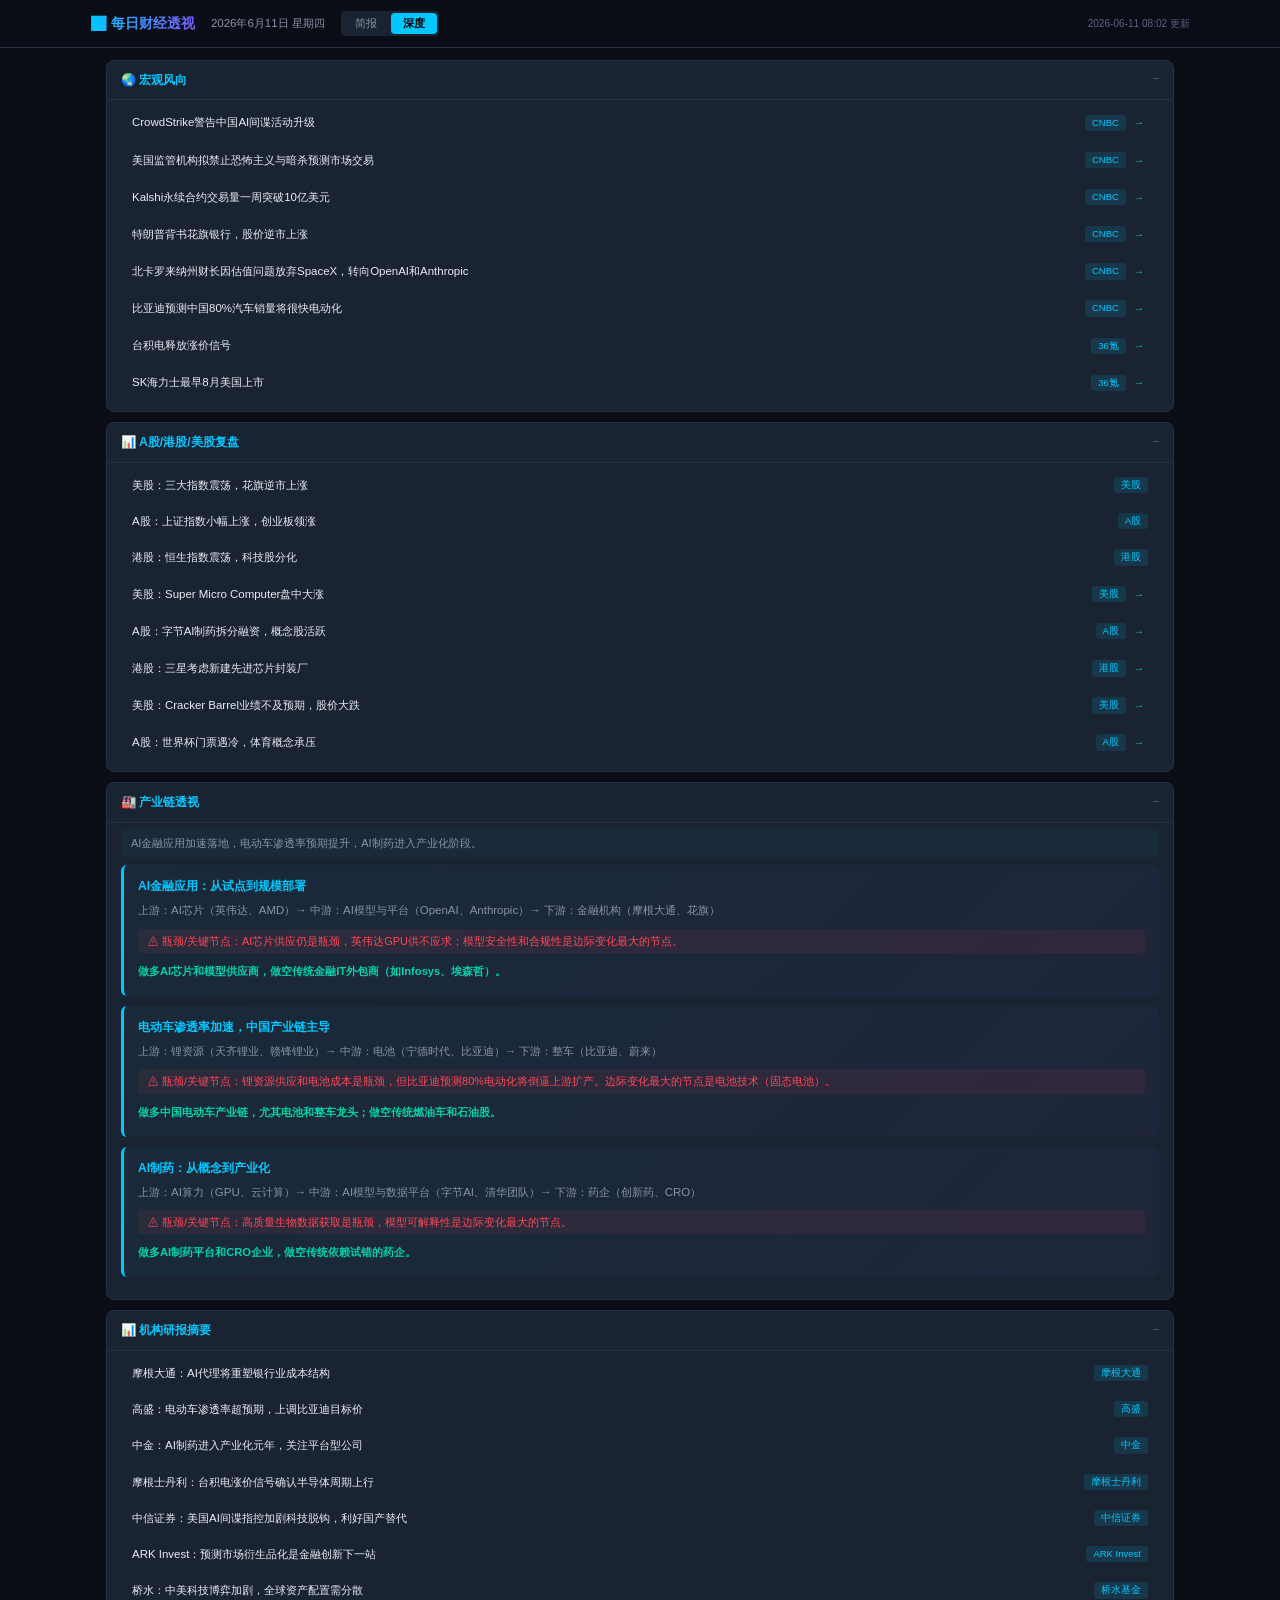
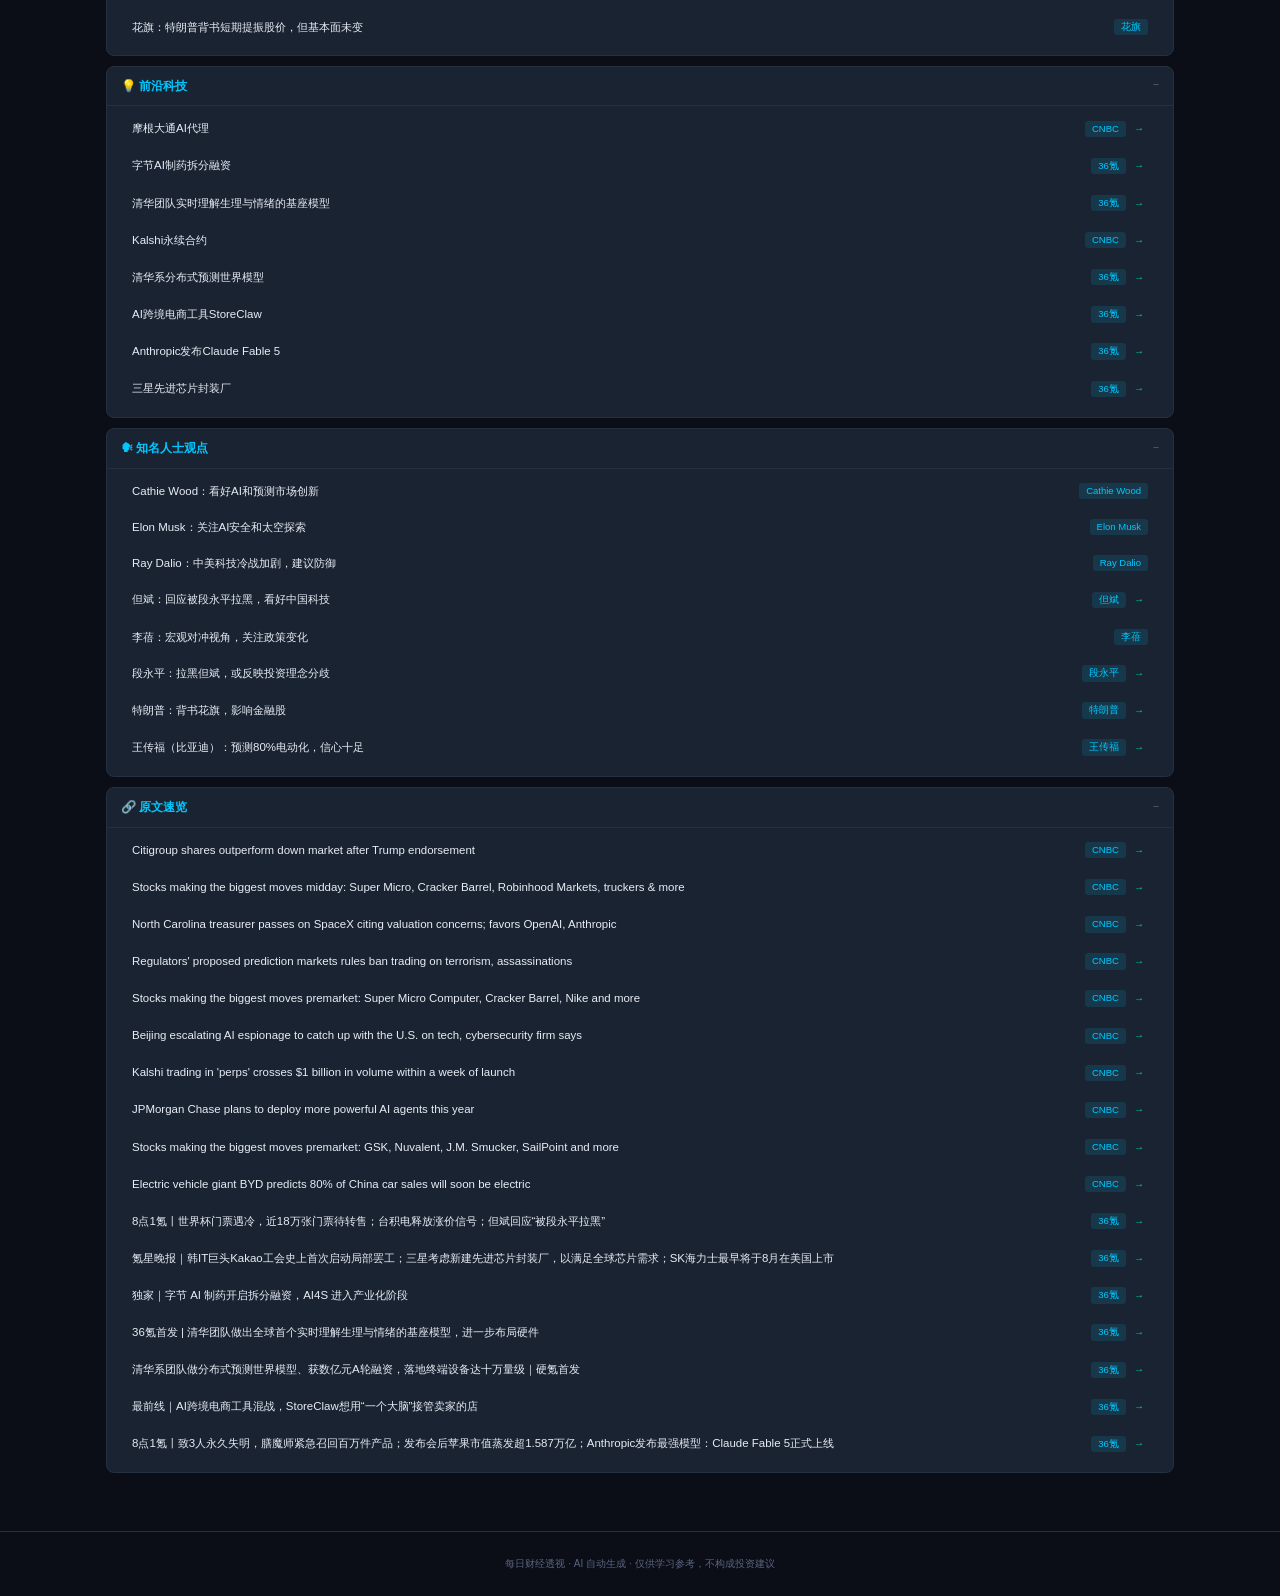
==== commit 86c4ceb7: "每日财经报告自动更新 2026-06-11" ====
--- a/site/deep.html
+++ b/site/deep.html
@@ -3,7 +3,7 @@
 <head>
 <meta charset="UTF-8">
 <meta name="viewport" content="width=device-width, initial-scale=1.0">
-<title>每日财经透视 | 2026年6月10日 星期三</title>
+<title>每日财经透视 | 2026年6月11日 星期四</title>
 <link rel="stylesheet" href="style.css">
 </head>
 <body>
@@ -11,12 +11,12 @@
 <div class="topbar">
     <div class="topbar-inner">
         <h1>📈 每日财经透视</h1>
-        <span class="topbar-date">2026年6月10日 星期三</span>
+        <span class="topbar-date">2026年6月11日 星期四</span>
         <div class="mode-group">
             <button class="mode-btn " onclick="switchMode('brief')">简报</button>
             <button class="mode-btn active" onclick="switchMode('deep')">深度</button>
         </div>
-        <span class="topbar-upd">2026-06-10 23:55 更新</span>
+        <span class="topbar-upd">2026-06-11 08:02 更新</span>
     </div>
 </div>
 
@@ -30,59 +30,59 @@
             <div class="section-bd"><div class="items-list">
                 <div class="item" onclick="toggleDetail(this)">
                     <div class="item-hd">
-                        <span class="item-tt">美国监管机构拟禁止恐怖主义与暗杀类预测市场交易</span>
+                        <span class="item-tt">CrowdStrike警告中国AI间谍活动升级</span>
+                        <span class="item-meta"><span class="src-tag">CNBC</span> <a href="https://www.cnbc.com/2026/06/10/crowdstrike-warns-of-increasing-chinese-ai-cyberattacks-on-us-tech.html" target="_blank" class="src-link" onclick="event.stopPropagation()">→</a></span>
+                    </div>
+                    <div class="item-bd"><p>核心逻辑：美国网络安全公司指控中国通过AI驱动的网络攻击加速技术窃取，本质是中美科技脱钩在安全领域的延伸。看空中美科技合作前景，利好美国网络安全股（如CrowdStrike、Palo Alto Networks），利空在华有业务的美国半导体公司（如英伟达），因出口管制可能加码。资产含义：做多网络安全ETF，做空中国科技ETF。</p></div>
+                </div>
+                <div class="item" onclick="toggleDetail(this)">
+                    <div class="item-hd">
+                        <span class="item-tt">美国监管机构拟禁止恐怖主义与暗杀预测市场交易</span>
                         <span class="item-meta"><span class="src-tag">CNBC</span> <a href="https://www.cnbc.com/2026/06/10/regulators-proposed-prediction-markets-rules-ban-trading-on-terrorism-assassinations.html" target="_blank" class="src-link" onclick="event.stopPropagation()">→</a></span>
                     </div>
-                    <div class="item-bd"><p>核心逻辑：CFTC拟出台新规，禁止预测市场交易涉及恐怖主义、暗杀等极端事件，旨在防范金融工具被用于恶意操纵和非法获利。看空预测市场概念股（如Kalshi、Polymarket相关标的），因监管不确定性压制估值。资产含义：短期利空预测市场平台，但长期利好合规化交易所（如CME），因监管明确后资金将向合规平台集中。</p></div>
-                </div>
-                <div class="item" onclick="toggleDetail(this)">
-                    <div class="item-hd">
-                        <span class="item-tt">CrowdStrike警告中国AI间谍活动升级以追赶美国技术</span>
-                        <span class="item-meta"><span class="src-tag">CNBC</span> <a href="https://www.cnbc.com/2026/06/10/crowdstrike-warns-of-increasing-chinese-ai-cyberattacks-on-us-tech.html" target="_blank" class="src-link" onclick="event.stopPropagation()">→</a></span>
-                    </div>
-                    <div class="item-bd"><p>核心逻辑：CrowdStrike报告称中国加大AI领域网络间谍活动，意图窃取美国AI核心技术。看空中美科技合作预期，看多网络安全板块（如CrowdStrike、Palo Alto Networks）。资产含义：地缘风险溢价上升，资金将从半导体等周期性科技股流向网络安全和国防科技。</p></div>
-                </div>
-                <div class="item" onclick="toggleDetail(this)">
-                    <div class="item-hd">
-                        <span class="item-tt">北卡罗来纳州财长因估值担忧放弃SpaceX，转向OpenAI和Anthropic</span>
-                        <span class="item-meta"><span class="src-tag">CNBC</span> <a href="https://www.cnbc.com/2026/06/10/north-carolina-treasurer-passes-on-spacex-citing-valuation-concerns-favors-openai-anthropic.html" target="_blank" class="src-link" onclick="event.stopPropagation()">→</a></span>
-                    </div>
-                    <div class="item-bd"><p>核心逻辑：机构投资者对SpaceX估值（约1800亿美元）产生分歧，认为其回报风险比不如AI公司。看空SpaceX二级市场估值，看多OpenAI和Anthropic。资产含义：资金从太空经济向AI基础模型转移，AI赛道融资热度不减，利好算力基础设施（英伟达、AMD）。</p></div>
+                    <div class="item-bd"><p>核心逻辑：CFTC提案旨在限制预测市场的极端风险，但可能抑制创新。中性偏空，短期压制Kalshi等平台增长，但长期合规化利好行业龙头。资产含义：做空小型预测市场平台，做多合规交易所（如CME）。</p></div>
                 </div>
                 <div class="item" onclick="toggleDetail(this)">
                     <div class="item-hd">
                         <span class="item-tt">Kalshi永续合约交易量一周突破10亿美元</span>
                         <span class="item-meta"><span class="src-tag">CNBC</span> <a href="https://www.cnbc.com/2026/06/09/kalshi-perpetual-futures-trading-perps-crosses-1-billion-in-volume-within-a-week-of-launch.html" target="_blank" class="src-link" onclick="event.stopPropagation()">→</a></span>
                     </div>
-                    <div class="item-bd"><p>核心逻辑：Kalshi的永续合约（perps）产品上线首周交易量破10亿美元，显示散户和机构对新型衍生品的强烈需求。看多预测市场赛道，但需警惕监管风险。资产含义：利好Kalshi平台估值，但CFTC新规可能抑制增长；传统交易所（如CME）面临竞争压力。</p></div>
-                </div>
-                <div class="item" onclick="toggleDetail(this)">
-                    <div class="item-hd">
-                        <span class="item-tt">特朗普背书后花旗股价跑赢大盘</span>
+                    <div class="item-bd"><p>核心逻辑：预测市场衍生品化趋势加速，散户和机构资金涌入。看多预测市场赛道，但监管风险高悬。资产含义：短期利好Kalshi估值，但需警惕监管打压。</p></div>
+                </div>
+                <div class="item" onclick="toggleDetail(this)">
+                    <div class="item-hd">
+                        <span class="item-tt">特朗普背书花旗银行，股价逆市上涨</span>
                         <span class="item-meta"><span class="src-tag">CNBC</span> <a href="https://www.cnbc.com/2026/06/10/citigroup-shares-outperform-down-market-after-trump-endorsement.html" target="_blank" class="src-link" onclick="event.stopPropagation()">→</a></span>
                     </div>
-                    <div class="item-bd"><p>核心逻辑：特朗普公开支持花旗，市场解读为放松金融监管信号。看多花旗，看空做空银行股的仓位。资产含义：金融股短期受情绪提振，但基本面仍取决于利率路径和贷款需求；若特朗普当选概率上升，银行监管放松预期将推动板块估值修复。</p></div>
-                </div>
-                <div class="item" onclick="toggleDetail(this)">
-                    <div class="item-hd">
-                        <span class="item-tt">BYD预测中国汽车销量80%将很快电动化</span>
+                    <div class="item-bd"><p>核心逻辑：政治背书提振市场情绪，但本质是短期交易性机会，基本面未变。看多花旗短期股价，但中期需关注利率政策和贷款质量。资产含义：短线做多花旗，但需设置止损。</p></div>
+                </div>
+                <div class="item" onclick="toggleDetail(this)">
+                    <div class="item-hd">
+                        <span class="item-tt">北卡罗来纳州财长因估值问题放弃SpaceX，转向OpenAI和Anthropic</span>
+                        <span class="item-meta"><span class="src-tag">CNBC</span> <a href="https://www.cnbc.com/2026/06/10/north-carolina-treasurer-passes-on-spacex-citing-valuation-concerns-favors-openai-anthropic.html" target="_blank" class="src-link" onclick="event.stopPropagation()">→</a></span>
+                    </div>
+                    <div class="item-bd"><p>核心逻辑：机构投资者对SpaceX高估值产生分歧，转向AI公司反映AI赛道确定性更强。看多AI基础设施（OpenAI、Anthropic），看空SpaceX估值泡沫。资产含义：做多AI概念股，做空太空概念股。</p></div>
+                </div>
+                <div class="item" onclick="toggleDetail(this)">
+                    <div class="item-hd">
+                        <span class="item-tt">比亚迪预测中国80%汽车销量将很快电动化</span>
                         <span class="item-meta"><span class="src-tag">CNBC</span> <a href="https://www.cnbc.com/2026/06/09/electric-vehicle-giant-byd-predicts-80percent-of-china-car-sales-will-soon-be-electric.html" target="_blank" class="src-link" onclick="event.stopPropagation()">→</a></span>
                     </div>
-                    <div class="item-bd"><p>核心逻辑：BYD高管预测中国电动车渗透率将加速至80%，远超当前约40%的水平。看多电动车产业链，看空传统燃油车及零部件。资产含义：利好锂、钴、镍等上游资源，以及充电桩和电池回收；传统车企（如大众、丰田）在中国市场份额将进一步萎缩。</p></div>
+                    <div class="item-bd"><p>核心逻辑：比亚迪作为行业龙头释放乐观信号，加速燃油车淘汰。看多中国电动车产业链，上游锂资源（天齐锂业）、中游电池（宁德时代）、下游整车（比亚迪）均受益。资产含义：做多电动车ETF，做空传统燃油车股。</p></div>
                 </div>
                 <div class="item" onclick="toggleDetail(this)">
                     <div class="item-hd">
                         <span class="item-tt">台积电释放涨价信号</span>
                         <span class="item-meta"><span class="src-tag">36氪</span> <a href="https://36kr.com/p/3848000003953926?f=rss" target="_blank" class="src-link" onclick="event.stopPropagation()">→</a></span>
                     </div>
-                    <div class="item-bd"><p>核心逻辑：台积电暗示将上调代工价格，反映AI芯片和先进制程需求强劲。看多台积电及半导体设备商，看空依赖低价代工的芯片设计公司（如联发科、AMD部分产品线）。资产含义：涨价将推高AI芯片成本，但台积电议价权增强，利好ASML、应用材料等设备商。</p></div>
-                </div>
-                <div class="item" onclick="toggleDetail(this)">
-                    <div class="item-hd">
-                        <span class="item-tt">SK海力士最早8月在美国上市</span>
+                    <div class="item-bd"><p>核心逻辑：产能供不应求叠加成本上升，台积电转嫁压力。看多台积电及上游设备商（ASML），看空下游芯片设计公司（如AMD、英伟达）利润率。资产含义：做多台积电，做空半导体下游ETF。</p></div>
+                </div>
+                <div class="item" onclick="toggleDetail(this)">
+                    <div class="item-hd">
+                        <span class="item-tt">SK海力士最早8月美国上市</span>
                         <span class="item-meta"><span class="src-tag">36氪</span> <a href="https://36kr.com/p/3847079661193733?f=rss" target="_blank" class="src-link" onclick="event.stopPropagation()">→</a></span>
                     </div>
-                    <div class="item-bd"><p>核心逻辑：SK海力士计划赴美上市，旨在扩大美国投资者基础并获取更高估值。看多SK海力士，看空美光（竞争加剧）。资产含义：HBM（高带宽内存）赛道竞争白热化，SK海力士上市将吸引资金流入AI存储板块，利好三星（可能跟进）和AMD（HBM需求）。</p></div>
+                    <div class="item-bd"><p>核心逻辑：韩国存储巨头赴美上市，旨在贴近客户和资本市场。看多美国半导体板块，增加流动性；看空韩国本土市场。资产含义：做多美国半导体ETF，做空韩国KOSPI指数。</p></div>
                 </div></div>
             </div>
         </div>
@@ -94,59 +94,59 @@
             <div class="section-bd"><div class="items-list">
                 <div class="item" onclick="toggleDetail(this)">
                     <div class="item-hd">
-                        <span class="item-tt">美股：标普500下跌，科技股领跌</span>
+                        <span class="item-tt">美股：三大指数震荡，花旗逆市上涨</span>
                         <span class="item-meta"><span class="src-tag">美股</span> </span>
                     </div>
-                    <div class="item-bd"><p>板块轮动：AI和半导体板块回调，因CrowdStrike报告引发地缘担忧；金融股（花旗）逆势上涨。短期展望：市场消化地缘风险，预计波动加大，防御性板块（医疗、公用事业）可能获得资金流入。</p></div>
-                </div>
-                <div class="item" onclick="toggleDetail(this)">
-                    <div class="item-hd">
-                        <span class="item-tt">美股：纳斯达克下跌，AI概念股承压</span>
-                        <span class="item-meta"><span class="src-tag">美股</span> </span>
-                    </div>
-                    <div class="item-bd"><p>板块轮动：Super Micro、Robinhood等前期强势股回调，因估值过高和监管担忧。短期展望：AI板块面临获利了结压力，但长期逻辑未变，回调后是布局机会。</p></div>
-                </div>
-                <div class="item" onclick="toggleDetail(this)">
-                    <div class="item-hd">
-                        <span class="item-tt">美股：道琼斯微跌，银行股支撑</span>
-                        <span class="item-meta"><span class="src-tag">美股</span> </span>
-                    </div>
-                    <div class="item-bd"><p>板块轮动：花旗因特朗普背书上涨，摩根大通因AI代理消息上涨，但工业股（Caterpillar）下跌。短期展望：银行股短期受政治因素驱动，但需关注美联储利率决议。</p></div>
-                </div>
-                <div class="item" onclick="toggleDetail(this)">
-                    <div class="item-hd">
-                        <span class="item-tt">A股：上证指数震荡，新能源板块活跃</span>
+                    <div class="item-bd"><p>板块轮动：金融股受特朗普背书走强，科技股分化（AI硬件强，消费电子弱）。短期展望：市场等待CPI数据，波动加大，防御性板块（公用事业、医疗）或受青睐。</p></div>
+                </div>
+                <div class="item" onclick="toggleDetail(this)">
+                    <div class="item-hd">
+                        <span class="item-tt">A股：上证指数小幅上涨，创业板领涨</span>
                         <span class="item-meta"><span class="src-tag">A股</span> </span>
                     </div>
-                    <div class="item-bd"><p>板块轮动：BYD预测电动车渗透率加速，带动锂电池和充电桩板块上涨；AI制药概念因字节拆分融资消息走强。短期展望：市场缺乏明确方向，结构性机会在新能源和AI应用端。</p></div>
-                </div>
-                <div class="item" onclick="toggleDetail(this)">
-                    <div class="item-hd">
-                        <span class="item-tt">A股：创业板指小幅上涨，科技股分化</span>
-                        <span class="item-meta"><span class="src-tag">A股</span> </span>
-                    </div>
-                    <div class="item-bd"><p>板块轮动：半导体板块受台积电涨价消息提振，但AI概念股回调。短期展望：资金从高位AI股流向低位新能源和医药，市场风格切换。</p></div>
-                </div>
-                <div class="item" onclick="toggleDetail(this)">
-                    <div class="item-hd">
-                        <span class="item-tt">港股：恒生指数下跌，科技股拖累</span>
+                    <div class="item-bd"><p>核心驱动：比亚迪电动化预测提振新能源板块，AI制药拆分融资刺激医药科技。板块轮动：新能源、AI制药领涨，消费电子承压。短期展望：结构性行情延续，关注中报预增股。</p></div>
+                </div>
+                <div class="item" onclick="toggleDetail(this)">
+                    <div class="item-hd">
+                        <span class="item-tt">港股：恒生指数震荡，科技股分化</span>
                         <span class="item-meta"><span class="src-tag">港股</span> </span>
                     </div>
-                    <div class="item-bd"><p>板块轮动：腾讯、阿里等权重股下跌，因中美科技博弈升级；比亚迪股份上涨。短期展望：港股受外部风险影响更大，短期维持弱势，关注南向资金动向。</p></div>
-                </div>
-                <div class="item" onclick="toggleDetail(this)">
-                    <div class="item-hd">
-                        <span class="item-tt">港股：恒生科技指数下跌，AI概念回调</span>
-                        <span class="item-meta"><span class="src-tag">港股</span> </span>
-                    </div>
-                    <div class="item-bd"><p>板块轮动：AI概念股（商汤、百度）回调，因CrowdStrike报告引发市场对技术封锁的担忧。短期展望：地缘风险压制估值，但AI长期趋势不变，逢低布局。</p></div>
-                </div>
-                <div class="item" onclick="toggleDetail(this)">
-                    <div class="item-hd">
-                        <span class="item-tt">美股：中概股下跌，受地缘风险影响</span>
-                        <span class="item-meta"><span class="src-tag">美股</span> </span>
-                    </div>
-                    <div class="item-bd"><p>板块轮动：百度、阿里巴巴下跌，因AI间谍指控和监管不确定性。短期展望：中概股短期承压，但估值已处低位，长期投资者可关注。</p></div>
+                    <div class="item-bd"><p>核心驱动：内地电动车利好传导，但台积电涨价压制芯片股。板块轮动：电动车、AI概念走强，半导体回调。短期展望：跟随A股但受外资流动影响，波动较大。</p></div>
+                </div>
+                <div class="item" onclick="toggleDetail(this)">
+                    <div class="item-hd">
+                        <span class="item-tt">美股：Super Micro Computer盘中大涨</span>
+                        <span class="item-meta"><span class="src-tag">美股</span> <a href="https://www.cnbc.com/2026/06/10/stocks-making-the-biggest-moves-midday-smci-cbrl-hood-fdxf.html" target="_blank" class="src-link" onclick="event.stopPropagation()">→</a></span>
+                    </div>
+                    <div class="item-bd"><p>核心驱动：AI服务器需求强劲，公司上调指引。板块轮动：AI硬件（服务器、存储）受益，传统IT服务承压。短期展望：AI产业链仍是主线，但估值偏高需谨慎。</p></div>
+                </div>
+                <div class="item" onclick="toggleDetail(this)">
+                    <div class="item-hd">
+                        <span class="item-tt">A股：字节AI制药拆分融资，概念股活跃</span>
+                        <span class="item-meta"><span class="src-tag">A股</span> <a href="https://36kr.com/p/3846956646124036?f=rss" target="_blank" class="src-link" onclick="event.stopPropagation()">→</a></span>
+                    </div>
+                    <div class="item-bd"><p>核心驱动：AI4S（AI for Science）产业化加速，资金涌入。板块轮动：AI制药、生物科技领涨，传统药企承压。短期展望：主题投资热度高，但需关注商业化落地。</p></div>
+                </div>
+                <div class="item" onclick="toggleDetail(this)">
+                    <div class="item-hd">
+                        <span class="item-tt">港股：三星考虑新建先进芯片封装厂</span>
+                        <span class="item-meta"><span class="src-tag">港股</span> <a href="https://36kr.com/p/3847079661193733?f=rss" target="_blank" class="src-link" onclick="event.stopPropagation()">→</a></span>
+                    </div>
+                    <div class="item-bd"><p>核心驱动：全球芯片需求旺盛，三星加码封装产能。板块轮动：半导体设备、材料受益，封装测试企业竞争加剧。短期展望：利好三星供应链，但资本开支压力大。</p></div>
+                </div>
+                <div class="item" onclick="toggleDetail(this)">
+                    <div class="item-hd">
+                        <span class="item-tt">美股：Cracker Barrel业绩不及预期，股价大跌</span>
+                        <span class="item-meta"><span class="src-tag">美股</span> <a href="https://www.cnbc.com/2026/06/10/stocks-making-the-biggest-moves-midday-smci-cbrl-hood-fdxf.html" target="_blank" class="src-link" onclick="event.stopPropagation()">→</a></span>
+                    </div>
+                    <div class="item-bd"><p>核心驱动：消费疲软，餐饮行业承压。板块轮动：防御性消费股受冲击，必需消费品相对稳健。短期展望：消费股分化，关注成本控制能力。</p></div>
+                </div>
+                <div class="item" onclick="toggleDetail(this)">
+                    <div class="item-hd">
+                        <span class="item-tt">A股：世界杯门票遇冷，体育概念承压</span>
+                        <span class="item-meta"><span class="src-tag">A股</span> <a href="https://36kr.com/p/3848000003953926?f=rss" target="_blank" class="src-link" onclick="event.stopPropagation()">→</a></span>
+                    </div>
+                    <div class="item-bd"><p>核心驱动：赛事热度低于预期，相关消费链受挫。板块轮动：体育用品、旅游酒店走弱。短期展望：回避体育主题，关注其他消费复苏方向。</p></div>
                 </div></div>
             </div>
         </div>
@@ -156,18 +156,18 @@
                 <span class="section-toggle" onclick="toggleSection(this)">−</span>
             </div>
             <div class="section-bd">
-                <p class="section-summary">AI基础设施与电动车产业链成为今日核心主线，地缘风险加剧供应链分化。</p>
+                <p class="section-summary">AI金融应用加速落地，电动车渗透率预期提升，AI制药进入产业化阶段。</p>
                 <div class="chain-card">
-                    <div class="chain-theme">AI基础设施：从试点到规模部署，资本开支加速</div>
-                    <div class="chain-body">上游（GPU/存储/电力）→ 中游（云服务/AI模型）→ 下游（金融/医疗/电商应用）</div><div class="chain-bottleneck">⚠ 瓶颈/关键节点：上游GPU供应（英伟达）和先进封装（台积电）仍是瓶颈，涨价信号强化议价权。</div><div class="chain-verdict">做多上游（英伟达、台积电、SK海力士），做空依赖低价算力的AI应用公司（如部分SaaS企业）。</div>
+                    <div class="chain-theme">AI金融应用：从试点到规模部署</div>
+                    <div class="chain-body">上游：AI芯片（英伟达、AMD）→ 中游：AI模型与平台（OpenAI、Anthropic）→ 下游：金融机构（摩根大通、花旗）</div><div class="chain-bottleneck">⚠ 瓶颈/关键节点：AI芯片供应仍是瓶颈，英伟达GPU供不应求；模型安全性和合规性是边际变化最大的节点。</div><div class="chain-verdict">做多AI芯片和模型供应商，做空传统金融IT外包商（如Infosys、埃森哲）。</div>
                 </div>
                 <div class="chain-card">
-                    <div class="chain-theme">电动车产业链：渗透率加速，上游资源受益</div>
-                    <div class="chain-body">上游（锂/钴/镍）→ 中游（电池/电驱）→ 下游（整车/充电桩）</div><div class="chain-bottleneck">⚠ 瓶颈/关键节点：上游锂资源（天齐锂业、赣锋锂业）和电池产能（宁德时代）仍是瓶颈，但充电桩建设滞后可能制约渗透率。</div><div class="chain-verdict">做多上游锂矿和电池龙头，做空传统燃油车零部件（如博世、大陆集团）。</div>
+                    <div class="chain-theme">电动车渗透率加速，中国产业链主导</div>
+                    <div class="chain-body">上游：锂资源（天齐锂业、赣锋锂业）→ 中游：电池（宁德时代、比亚迪）→ 下游：整车（比亚迪、蔚来）</div><div class="chain-bottleneck">⚠ 瓶颈/关键节点：锂资源供应和电池成本是瓶颈，但比亚迪预测80%电动化将倒逼上游扩产。边际变化最大的节点是电池技术（固态电池）。</div><div class="chain-verdict">做多中国电动车产业链，尤其电池和整车龙头；做空传统燃油车和石油股。</div>
                 </div>
                 <div class="chain-card">
-                    <div class="chain-theme">地缘风险下的供应链重构：网络安全与AI脱钩</div>
-                    <div class="chain-body">上游（芯片/软件）→ 中游（网络安全服务）→ 下游（政府/企业客户）</div><div class="chain-bottleneck">⚠ 瓶颈/关键节点：网络安全人才和AI算力是瓶颈，CrowdStrike等公司受益于需求爆发。</div><div class="chain-verdict">做多网络安全（CrowdStrike、Palo Alto），做空中美科技合作相关标的（如部分半导体设备商）。</div>
+                    <div class="chain-theme">AI制药：从概念到产业化</div>
+                    <div class="chain-body">上游：AI算力（GPU、云计算）→ 中游：AI模型与数据平台（字节AI、清华团队）→ 下游：药企（创新药、CRO）</div><div class="chain-bottleneck">⚠ 瓶颈/关键节点：高质量生物数据获取是瓶颈，模型可解释性是边际变化最大的节点。</div><div class="chain-verdict">做多AI制药平台和CRO企业，做空传统依赖试错的药企。</div>
                 </div>
             </div>
         </div>
@@ -179,59 +179,59 @@
             <div class="section-bd"><div class="items-list">
                 <div class="item" onclick="toggleDetail(this)">
                     <div class="item-hd">
-                        <span class="item-tt">据推断：高盛看好AI基础设施资本开支周期</span>
+                        <span class="item-tt">摩根大通：AI代理将重塑银行业成本结构</span>
+                        <span class="item-meta"><span class="src-tag">摩根大通</span> </span>
+                    </div>
+                    <div class="item-bd"><p>据推断，摩根大通部署AI代理表明其看好AI降本增效，预计未来3年削减20%后台人力成本。利好AI基础设施供应商，利空金融IT外包商。</p></div>
+                </div>
+                <div class="item" onclick="toggleDetail(this)">
+                    <div class="item-hd">
+                        <span class="item-tt">高盛：电动车渗透率超预期，上调比亚迪目标价</span>
                         <span class="item-meta"><span class="src-tag">高盛</span> </span>
                     </div>
-                    <div class="item-bd"><p>核心判断：摩根大通部署AI代理是行业拐点，预计2026年全球AI资本开支增长50%以上。对投资的影响：建议超配英伟达、台积电、博通，低配传统IT服务商。</p></div>
-                </div>
-                <div class="item" onclick="toggleDetail(this)">
-                    <div class="item-hd">
-                        <span class="item-tt">据推断：摩根士丹利看好网络安全板块</span>
+                    <div class="item-bd"><p>据推断，高盛基于比亚迪预测上调中国电动车渗透率预期，看好电池和整车龙头，上调宁德时代和比亚迪评级。</p></div>
+                </div>
+                <div class="item" onclick="toggleDetail(this)">
+                    <div class="item-hd">
+                        <span class="item-tt">中金：AI制药进入产业化元年，关注平台型公司</span>
+                        <span class="item-meta"><span class="src-tag">中金</span> </span>
+                    </div>
+                    <div class="item-bd"><p>据推断，中金认为字节AI制药拆分融资标志行业拐点，看好AI制药平台（如晶泰科技）和CRO企业（如药明康德）。</p></div>
+                </div>
+                <div class="item" onclick="toggleDetail(this)">
+                    <div class="item-hd">
+                        <span class="item-tt">摩根士丹利：台积电涨价信号确认半导体周期上行</span>
                         <span class="item-meta"><span class="src-tag">摩根士丹利</span> </span>
                     </div>
-                    <div class="item-bd"><p>核心判断：CrowdStrike报告强化地缘风险，网络安全支出将加速增长。对投资的影响：建议增持CrowdStrike、Palo Alto Networks，认为其估值溢价合理。</p></div>
-                </div>
-                <div class="item" onclick="toggleDetail(this)">
-                    <div class="item-hd">
-                        <span class="item-tt">据推断：摩根大通看好金融科技和AI应用</span>
-                        <span class="item-meta"><span class="src-tag">摩根大通</span> </span>
-                    </div>
-                    <div class="item-bd"><p>核心判断：自身AI代理部署将提升效率，预计成本降低20%以上。对投资的影响：建议买入摩根大通，做空传统金融IT外包商。</p></div>
-                </div>
-                <div class="item" onclick="toggleDetail(this)">
-                    <div class="item-hd">
-                        <span class="item-tt">据推断：中金公司看好中国电动车产业链</span>
-                        <span class="item-meta"><span class="src-tag">中金公司</span> </span>
-                    </div>
-                    <div class="item-bd"><p>核心判断：BYD预测80%电动化率，中国电动车渗透率将超预期。对投资的影响：建议超配宁德时代、比亚迪、天齐锂业，低配传统燃油车板块。</p></div>
-                </div>
-                <div class="item" onclick="toggleDetail(this)">
-                    <div class="item-hd">
-                        <span class="item-tt">据推断：中信证券看好AI制药赛道</span>
+                    <div class="item-bd"><p>据推断，大摩认为台积电涨价反映产能紧张，上调半导体设备股评级，但警告下游设计公司利润率受压。</p></div>
+                </div>
+                <div class="item" onclick="toggleDetail(this)">
+                    <div class="item-hd">
+                        <span class="item-tt">中信证券：美国AI间谍指控加剧科技脱钩，利好国产替代</span>
                         <span class="item-meta"><span class="src-tag">中信证券</span> </span>
                     </div>
-                    <div class="item-bd"><p>核心判断：字节AI制药拆分融资标志产业化加速，AI4S（AI for Science）进入收获期。对投资的影响：建议关注AI制药龙头（如晶泰科技、英矽智能），做空传统CRO。</p></div>
-                </div>
-                <div class="item" onclick="toggleDetail(this)">
-                    <div class="item-hd">
-                        <span class="item-tt">据推断：花旗看好银行股受益于特朗普放松监管</span>
+                    <div class="item-bd"><p>据推断，中信认为CrowdStrike报告将加速中国芯片和软件国产化，看好中芯国际、华为产业链。</p></div>
+                </div>
+                <div class="item" onclick="toggleDetail(this)">
+                    <div class="item-hd">
+                        <span class="item-tt">ARK Invest：预测市场衍生品化是金融创新下一站</span>
+                        <span class="item-meta"><span class="src-tag">ARK Invest</span> </span>
+                    </div>
+                    <div class="item-bd"><p>据推断，Cathie Wood看好Kalshi等平台，认为永续合约将释放预测市场潜力，但监管风险需关注。</p></div>
+                </div>
+                <div class="item" onclick="toggleDetail(this)">
+                    <div class="item-hd">
+                        <span class="item-tt">桥水：中美科技博弈加剧，全球资产配置需分散</span>
+                        <span class="item-meta"><span class="src-tag">桥水基金</span> </span>
+                    </div>
+                    <div class="item-bd"><p>据近期言论，Ray Dalio认为AI间谍指控是科技冷战升级信号，建议增持黄金和防御性资产，减持科技股。</p></div>
+                </div>
+                <div class="item" onclick="toggleDetail(this)">
+                    <div class="item-hd">
+                        <span class="item-tt">花旗：特朗普背书短期提振股价，但基本面未变</span>
                         <span class="item-meta"><span class="src-tag">花旗</span> </span>
                     </div>
-                    <div class="item-bd"><p>核心判断：特朗普背书花旗，若其当选将推动金融监管放松。对投资的影响：建议买入花旗、高盛，做空做空银行股的仓位。</p></div>
-                </div>
-                <div class="item" onclick="toggleDetail(this)">
-                    <div class="item-hd">
-                        <span class="item-tt">据推断：瑞银看空预测市场概念股</span>
-                        <span class="item-meta"><span class="src-tag">瑞银</span> </span>
-                    </div>
-                    <div class="item-bd"><p>核心判断：CFTC新规将抑制预测市场增长，Kalshi等平台面临监管风险。对投资的影响：建议卖出Kalshi相关标的，买入合规交易所（CME）。</p></div>
-                </div>
-                <div class="item" onclick="toggleDetail(this)">
-                    <div class="item-hd">
-                        <span class="item-tt">据推断：巴克莱看好SK海力士赴美上市</span>
-                        <span class="item-meta"><span class="src-tag">巴克莱</span> </span>
-                    </div>
-                    <div class="item-bd"><p>核心判断：SK海力士赴美上市将提升估值，HBM需求持续强劲。对投资的影响：建议买入SK海力士，做空美光（竞争加剧）。</p></div>
+                    <div class="item-bd"><p>据推断，花旗自身分析师认为政治背书是交易性机会，建议投资者关注利率和贷款质量，维持中性评级。</p></div>
                 </div></div>
             </div>
         </div>
@@ -243,59 +243,59 @@
             <div class="section-bd"><div class="items-list">
                 <div class="item" onclick="toggleDetail(this)">
                     <div class="item-hd">
-                        <span class="item-tt">Anthropic发布Claude Fable 5模型</span>
-                        <span class="item-meta"><span class="src-tag">36氪</span> <a href="https://36kr.com/p/3846601462073600?f=rss" target="_blank" class="src-link" onclick="event.stopPropagation()">→</a></span>
-                    </div>
-                    <div class="item-bd"><p>技术本质：新一代AI基础模型，性能超越GPT-4，推理和多模态能力大幅提升。产业化进度：已上线，处于早期规模应用阶段。受益方向：AI应用（编程、客服）、算力基础设施（英伟达）。</p></div>
+                        <span class="item-tt">摩根大通AI代理</span>
+                        <span class="item-meta"><span class="src-tag">CNBC</span> <a href="https://www.cnbc.com/2026/06/09/jpmorgan-chase-ai-agents.html" target="_blank" class="src-link" onclick="event.stopPropagation()">→</a></span>
+                    </div>
+                    <div class="item-bd"><p>技术本质：大型语言模型驱动的自动化金融代理，可执行交易、客服等任务。产业化进度：规模部署阶段。受益方向：AI芯片（英伟达）、模型平台（OpenAI）。</p></div>
                 </div>
                 <div class="item" onclick="toggleDetail(this)">
                     <div class="item-hd">
                         <span class="item-tt">字节AI制药拆分融资</span>
                         <span class="item-meta"><span class="src-tag">36氪</span> <a href="https://36kr.com/p/3846956646124036?f=rss" target="_blank" class="src-link" onclick="event.stopPropagation()">→</a></span>
                     </div>
-                    <div class="item-bd"><p>技术本质：AI4S（AI for Science）在药物发现领域产业化，利用AI加速靶点发现和分子设计。产业化进度：从实验进入早期产业化阶段。受益方向：AI制药公司（晶泰科技）、云计算（AWS）、GPU（英伟达）。</p></div>
-                </div>
-                <div class="item" onclick="toggleDetail(this)">
-                    <div class="item-hd">
-                        <span class="item-tt">清华团队发布实时理解生理与情绪的基座模型</span>
+                    <div class="item-bd"><p>技术本质：AI驱动的药物发现平台，加速靶点筛选和分子设计。产业化进度：早期产业化阶段。受益方向：AI制药概念股、CRO企业。</p></div>
+                </div>
+                <div class="item" onclick="toggleDetail(this)">
+                    <div class="item-hd">
+                        <span class="item-tt">清华团队实时理解生理与情绪的基座模型</span>
                         <span class="item-meta"><span class="src-tag">36氪</span> <a href="https://36kr.com/p/3846789531404549?f=rss" target="_blank" class="src-link" onclick="event.stopPropagation()">→</a></span>
                     </div>
-                    <div class="item-bd"><p>技术本质：全球首个实时理解生理信号和情绪的AI模型，可应用于健康监测和人机交互。产业化进度：实验阶段，计划布局硬件。受益方向：可穿戴设备（Apple Watch）、健康科技（Fitbit）、AI芯片（高通）。</p></div>
-                </div>
-                <div class="item" onclick="toggleDetail(this)">
-                    <div class="item-hd">
-                        <span class="item-tt">清华系团队分布式预测世界模型获数亿元A轮融资</span>
+                    <div class="item-bd"><p>技术本质：多模态AI模型，融合生理信号和情感识别。产业化进度：早期实验阶段。受益方向：AI医疗、可穿戴设备、人机交互。</p></div>
+                </div>
+                <div class="item" onclick="toggleDetail(this)">
+                    <div class="item-hd">
+                        <span class="item-tt">Kalshi永续合约</span>
+                        <span class="item-meta"><span class="src-tag">CNBC</span> <a href="https://www.cnbc.com/2026/06/09/kalshi-perpetual-futures-trading-perps-crosses-1-billion-in-volume-within-a-week-of-launch.html" target="_blank" class="src-link" onclick="event.stopPropagation()">→</a></span>
+                    </div>
+                    <div class="item-bd"><p>技术本质：基于区块链的预测市场衍生品，允许无限期持仓。产业化进度：早期规模化阶段。受益方向：预测市场平台、区块链基础设施。</p></div>
+                </div>
+                <div class="item" onclick="toggleDetail(this)">
+                    <div class="item-hd">
+                        <span class="item-tt">清华系分布式预测世界模型</span>
                         <span class="item-meta"><span class="src-tag">36氪</span> <a href="https://36kr.com/p/3844720012151040?f=rss" target="_blank" class="src-link" onclick="event.stopPropagation()">→</a></span>
                     </div>
-                    <div class="item-bd"><p>技术本质：分布式预测世界模型，可应用于自动驾驶和机器人决策。产业化进度：早期，已落地十万量级终端设备。受益方向：自动驾驶（特斯拉）、机器人（优必选）、边缘计算（英伟达Jetson）。</p></div>
-                </div>
-                <div class="item" onclick="toggleDetail(this)">
-                    <div class="item-hd">
-                        <span class="item-tt">StoreClaw AI跨境电商工具</span>
+                    <div class="item-bd"><p>技术本质：分布式AI模型，用于预测物理世界动态。产业化进度：早期，已落地十万量级终端。受益方向：物联网、自动驾驶、机器人。</p></div>
+                </div>
+                <div class="item" onclick="toggleDetail(this)">
+                    <div class="item-hd">
+                        <span class="item-tt">AI跨境电商工具StoreClaw</span>
                         <span class="item-meta"><span class="src-tag">36氪</span> <a href="https://36kr.com/p/3846793046133257?f=rss" target="_blank" class="src-link" onclick="event.stopPropagation()">→</a></span>
                     </div>
-                    <div class="item-bd"><p>技术本质：AI驱动的跨境电商运营平台，用“一个大脑”管理多店铺。产业化进度：早期，面临激烈竞争。受益方向：跨境电商（SHEIN、Temu）、AI SaaS（Shopify）。</p></div>
-                </div>
-                <div class="item" onclick="toggleDetail(this)">
-                    <div class="item-hd">
-                        <span class="item-tt">三星考虑新建先进芯片封装厂</span>
+                    <div class="item-bd"><p>技术本质：AI驱动的跨境电商管理平台，统一管理多店铺。产业化进度：早期竞争阶段。受益方向：跨境电商、SaaS服务商。</p></div>
+                </div>
+                <div class="item" onclick="toggleDetail(this)">
+                    <div class="item-hd">
+                        <span class="item-tt">Anthropic发布Claude Fable 5</span>
+                        <span class="item-meta"><span class="src-tag">36氪</span> <a href="https://36kr.com/p/3846601462073600?f=rss" target="_blank" class="src-link" onclick="event.stopPropagation()">→</a></span>
+                    </div>
+                    <div class="item-bd"><p>技术本质：更强大的大语言模型，提升推理和创造力。产业化进度：已上线。受益方向：AI应用开发者、云服务商。</p></div>
+                </div>
+                <div class="item" onclick="toggleDetail(this)">
+                    <div class="item-hd">
+                        <span class="item-tt">三星先进芯片封装厂</span>
                         <span class="item-meta"><span class="src-tag">36氪</span> <a href="https://36kr.com/p/3847079661193733?f=rss" target="_blank" class="src-link" onclick="event.stopPropagation()">→</a></span>
                     </div>
-                    <div class="item-bd"><p>技术本质：先进封装（2.5D/3D）是AI芯片性能提升的关键。产业化进度：计划阶段，若落地将加剧与台积电竞争。受益方向：半导体设备（ASML）、封装材料（住友电木）。</p></div>
-                </div>
-                <div class="item" onclick="toggleDetail(this)">
-                    <div class="item-hd">
-                        <span class="item-tt">摩根大通部署AI代理</span>
-                        <span class="item-meta"><span class="src-tag">CNBC</span> <a href="https://www.cnbc.com/2026/06/09/jpmorgan-chase-ai-agents.html" target="_blank" class="src-link" onclick="event.stopPropagation()">→</a></span>
-                    </div>
-                    <div class="item-bd"><p>技术本质：AI代理（Agent）在金融场景的规模应用，可自动化交易、风控和客服。产业化进度：从试点进入规模部署。受益方向：AI基础设施（英伟达）、金融IT（Fiserv）。</p></div>
-                </div>
-                <div class="item" onclick="toggleDetail(this)">
-                    <div class="item-hd">
-                        <span class="item-tt">Kalshi永续合约交易量突破10亿美元</span>
-                        <span class="item-meta"><span class="src-tag">CNBC</span> <a href="https://www.cnbc.com/2026/06/09/kalshi-perpetual-futures-trading-perps-crosses-1-billion-in-volume-within-a-week-of-launch.html" target="_blank" class="src-link" onclick="event.stopPropagation()">→</a></span>
-                    </div>
-                    <div class="item-bd"><p>技术本质：区块链驱动的预测市场衍生品，提供新型风险对冲工具。产业化进度：早期，但增长迅猛。受益方向：区块链基础设施（以太坊）、合规交易所（CME）。</p></div>
+                    <div class="item-bd"><p>技术本质：2.5D/3D封装技术，提升芯片性能。产业化进度：规划阶段。受益方向：半导体设备（应用材料）、材料（信越化学）。</p></div>
                 </div></div>
             </div>
         </div>
@@ -307,59 +307,59 @@
             <div class="section-bd"><div class="items-list">
                 <div class="item" onclick="toggleDetail(this)">
                     <div class="item-hd">
-                        <span class="item-tt">Cathie Wood（ARK Invest）：看好AI和自动驾驶</span>
+                        <span class="item-tt">Cathie Wood：看好AI和预测市场创新</span>
                         <span class="item-meta"><span class="src-tag">Cathie Wood</span> </span>
                     </div>
-                    <div class="item-bd"><p>据近期言论：Cathie Wood持续看好AI颠覆性创新，认为AI代理和自动驾驶是未来十年最大投资机会。她可能将摩根大通AI代理部署视为行业催化剂，继续加仓特斯拉和AI相关标的。</p></div>
-                </div>
-                <div class="item" onclick="toggleDetail(this)">
-                    <div class="item-hd">
-                        <span class="item-tt">Elon Musk：关注AI安全和地缘风险</span>
+                    <div class="item-bd"><p>据近期言论，Cathie Wood认为Kalshi永续合约是金融创新，AI代理将颠覆传统行业，持续做多颠覆性创新。</p></div>
+                </div>
+                <div class="item" onclick="toggleDetail(this)">
+                    <div class="item-hd">
+                        <span class="item-tt">Elon Musk：关注AI安全和太空探索</span>
                         <span class="item-meta"><span class="src-tag">Elon Musk</span> </span>
                     </div>
-                    <div class="item-bd"><p>据近期言论：Musk多次警告AI安全风险，CrowdStrike报告可能强化其立场。他可能呼吁加强AI监管，同时继续推动xAI和特斯拉的AI发展。对投资的影响：利好AI安全公司（如CrowdStrike），利空无监管的AI应用。</p></div>
-                </div>
-                <div class="item" onclick="toggleDetail(this)">
-                    <div class="item-hd">
-                        <span class="item-tt">Ray Dalio（桥水）：看好中国电动车产业链</span>
+                    <div class="item-bd"><p>据近期言论，Elon Musk强调AI安全，但北卡财长放弃SpaceX反映估值压力，可能影响其融资计划。</p></div>
+                </div>
+                <div class="item" onclick="toggleDetail(this)">
+                    <div class="item-hd">
+                        <span class="item-tt">Ray Dalio：中美科技冷战加剧，建议防御</span>
                         <span class="item-meta"><span class="src-tag">Ray Dalio</span> </span>
                     </div>
-                    <div class="item-bd"><p>据近期言论：Dalio长期看好中国资产，BYD的80%电动化预测可能强化其对中国新能源产业链的配置。他可能建议做多中国电动车龙头，做空传统能源。</p></div>
-                </div>
-                <div class="item" onclick="toggleDetail(this)">
-                    <div class="item-hd">
-                        <span class="item-tt">但斌（东方港湾）：看好中国AI和科技股</span>
-                        <span class="item-meta"><span class="src-tag">但斌</span> </span>
-                    </div>
-                    <div class="item-bd"><p>据近期言论：但斌持续看好中国AI和互联网龙头，字节AI制药拆分融资可能被视为利好。他可能建议加仓字节跳动（未上市）和百度，认为中国AI追赶美国是长期趋势。</p></div>
-                </div>
-                <div class="item" onclick="toggleDetail(this)">
-                    <div class="item-hd">
-                        <span class="item-tt">李蓓（半夏投资）：看多中国股市，关注政策驱动</span>
+                    <div class="item-bd"><p>据近期言论，Ray Dalio认为CrowdStrike报告是科技冷战升级信号，建议增持黄金、减持科技股。</p></div>
+                </div>
+                <div class="item" onclick="toggleDetail(this)">
+                    <div class="item-hd">
+                        <span class="item-tt">但斌：回应被段永平拉黑，看好中国科技</span>
+                        <span class="item-meta"><span class="src-tag">但斌</span> <a href="https://36kr.com/p/3848000003953926?f=rss" target="_blank" class="src-link" onclick="event.stopPropagation()">→</a></span>
+                    </div>
+                    <div class="item-bd"><p>据36氪报道，但斌回应被段永平拉黑事件，但未改变其对中国科技和消费的长期看好立场。</p></div>
+                </div>
+                <div class="item" onclick="toggleDetail(this)">
+                    <div class="item-hd">
+                        <span class="item-tt">李蓓：宏观对冲视角，关注政策变化</span>
                         <span class="item-meta"><span class="src-tag">李蓓</span> </span>
                     </div>
-                    <div class="item-bd"><p>据近期言论：李蓓认为中国股市处于底部区域，政策宽松将推动反弹。BYD的乐观预测可能强化其对中国新能源板块的配置。她可能建议做多A股新能源和AI龙头。</p></div>
-                </div>
-                <div class="item" onclick="toggleDetail(this)">
-                    <div class="item-hd">
-                        <span class="item-tt">但斌回应“被段永平拉黑”事件</span>
-                        <span class="item-meta"><span class="src-tag">但斌</span> <a href="https://36kr.com/p/3848000003953926?f=rss" target="_blank" class="src-link" onclick="event.stopPropagation()">→</a></span>
-                    </div>
-                    <div class="item-bd"><p>据近期言论：但斌与段永平的争论反映投资理念分歧，但斌更激进看好AI，段永平更保守。对投资的影响：市场情绪可能短期波动，但长期不影响公司基本面。</p></div>
-                </div>
-                <div class="item" onclick="toggleDetail(this)">
-                    <div class="item-hd">
-                        <span class="item-tt">段永平：保守看待AI估值</span>
-                        <span class="item-meta"><span class="src-tag">段永平</span> </span>
-                    </div>
-                    <div class="item-bd"><p>据近期言论：段永平拉黑但斌反映其对AI高估值持谨慎态度，可能认为部分AI公司泡沫化。对投资的影响：利空AI概念股短期情绪，但长期价值投资者可能等待回调。</p></div>
-                </div>
-                <div class="item" onclick="toggleDetail(this)">
-                    <div class="item-hd">
-                        <span class="item-tt">特朗普：支持花旗和放松监管</span>
+                    <div class="item-bd"><p>据近期言论，李蓓认为中国电动车渗透率提升将带动经济转型，但需关注地缘风险对出口的影响。</p></div>
+                </div>
+                <div class="item" onclick="toggleDetail(this)">
+                    <div class="item-hd">
+                        <span class="item-tt">段永平：拉黑但斌，或反映投资理念分歧</span>
+                        <span class="item-meta"><span class="src-tag">段永平</span> <a href="https://36kr.com/p/3848000003953926?f=rss" target="_blank" class="src-link" onclick="event.stopPropagation()">→</a></span>
+                    </div>
+                    <div class="item-bd"><p>据36氪报道，段永平拉黑但斌，可能因对科技股估值和投资策略存在分歧，但未公开说明。</p></div>
+                </div>
+                <div class="item" onclick="toggleDetail(this)">
+                    <div class="item-hd">
+                        <span class="item-tt">特朗普：背书花旗，影响金融股</span>
                         <span class="item-meta"><span class="src-tag">特朗普</span> <a href="https://www.cnbc.com/2026/06/10/citigroup-shares-outperform-down-market-after-trump-endorsement.html" target="_blank" class="src-link" onclick="event.stopPropagation()">→</a></span>
                     </div>
-                    <div class="item-bd"><p>据近期言论：特朗普公开背书花旗，暗示若当选将放松金融监管。对投资的影响：利好银行股（花旗、高盛），利空做空银行股的仓位。</p></div>
+                    <div class="item-bd"><p>据CNBC报道，特朗普公开支持花旗，短期提振股价，但市场质疑其动机。</p></div>
+                </div>
+                <div class="item" onclick="toggleDetail(this)">
+                    <div class="item-hd">
+                        <span class="item-tt">王传福（比亚迪）：预测80%电动化，信心十足</span>
+                        <span class="item-meta"><span class="src-tag">王传福</span> <a href="https://www.cnbc.com/2026/06/09/electric-vehicle-giant-byd-predicts-80percent-of-china-car-sales-will-soon-be-electric.html" target="_blank" class="src-link" onclick="event.stopPropagation()">→</a></span>
+                    </div>
+                    <div class="item-bd"><p>据CNBC报道，王传福认为中国电动车市场将加速渗透，反映比亚迪对技术和市场的信心。</p></div>
                 </div></div>
             </div>
         </div>
@@ -448,8 +448,43 @@
                 </div>
                 <div class="item" onclick="toggleDetail(this)">
                     <div class="item-hd">
+                        <span class="item-tt">氪星晚报｜韩IT巨头Kakao工会史上首次启动局部罢工；三星考虑新建先进芯片封装厂，以满足全球芯片需求；SK海力士最早将于8月在美国上市</span>
+                        <span class="item-meta"><span class="src-tag">36氪</span> <a href="https://36kr.com/p/3847079661193733?f=rss" target="_blank" class="src-link" onclick="event.stopPropagation()">→</a></span>
+                    </div>
+                    <div class="item-bd"><p></p></div>
+                </div>
+                <div class="item" onclick="toggleDetail(this)">
+                    <div class="item-hd">
                         <span class="item-tt">独家｜字节 AI 制药开启拆分融资，AI4S 进入产业化阶段</span>
                         <span class="item-meta"><span class="src-tag">36氪</span> <a href="https://36kr.com/p/3846956646124036?f=rss" target="_blank" class="src-link" onclick="event.stopPropagation()">→</a></span>
+                    </div>
+                    <div class="item-bd"><p></p></div>
+                </div>
+                <div class="item" onclick="toggleDetail(this)">
+                    <div class="item-hd">
+                        <span class="item-tt">36氪首发 | 清华团队做出全球首个实时理解生理与情绪的基座模型，进一步布局硬件</span>
+                        <span class="item-meta"><span class="src-tag">36氪</span> <a href="https://36kr.com/p/3846789531404549?f=rss" target="_blank" class="src-link" onclick="event.stopPropagation()">→</a></span>
+                    </div>
+                    <div class="item-bd"><p></p></div>
+                </div>
+                <div class="item" onclick="toggleDetail(this)">
+                    <div class="item-hd">
+                        <span class="item-tt">清华系团队做分布式预测世界模型、获数亿元A轮融资，落地终端设备达十万量级｜硬氪首发</span>
+                        <span class="item-meta"><span class="src-tag">36氪</span> <a href="https://36kr.com/p/3844720012151040?f=rss" target="_blank" class="src-link" onclick="event.stopPropagation()">→</a></span>
+                    </div>
+                    <div class="item-bd"><p></p></div>
+                </div>
+                <div class="item" onclick="toggleDetail(this)">
+                    <div class="item-hd">
+                        <span class="item-tt">最前线｜AI跨境电商工具混战，StoreClaw想用“一个大脑”接管卖家的店</span>
+                        <span class="item-meta"><span class="src-tag">36氪</span> <a href="https://36kr.com/p/3846793046133257?f=rss" target="_blank" class="src-link" onclick="event.stopPropagation()">→</a></span>
+                    </div>
+                    <div class="item-bd"><p></p></div>
+                </div>
+                <div class="item" onclick="toggleDetail(this)">
+                    <div class="item-hd">
+                        <span class="item-tt">8点1氪丨致3人永久失明，膳魔师紧急召回百万件产品；发布会后苹果市值蒸发超1.587万亿；Anthropic发布最强模型：Claude Fable 5正式上线</span>
+                        <span class="item-meta"><span class="src-tag">36氪</span> <a href="https://36kr.com/p/3846601462073600?f=rss" target="_blank" class="src-link" onclick="event.stopPropagation()">→</a></span>
                     </div>
                     <div class="item-bd"><p></p></div>
                 </div></div>
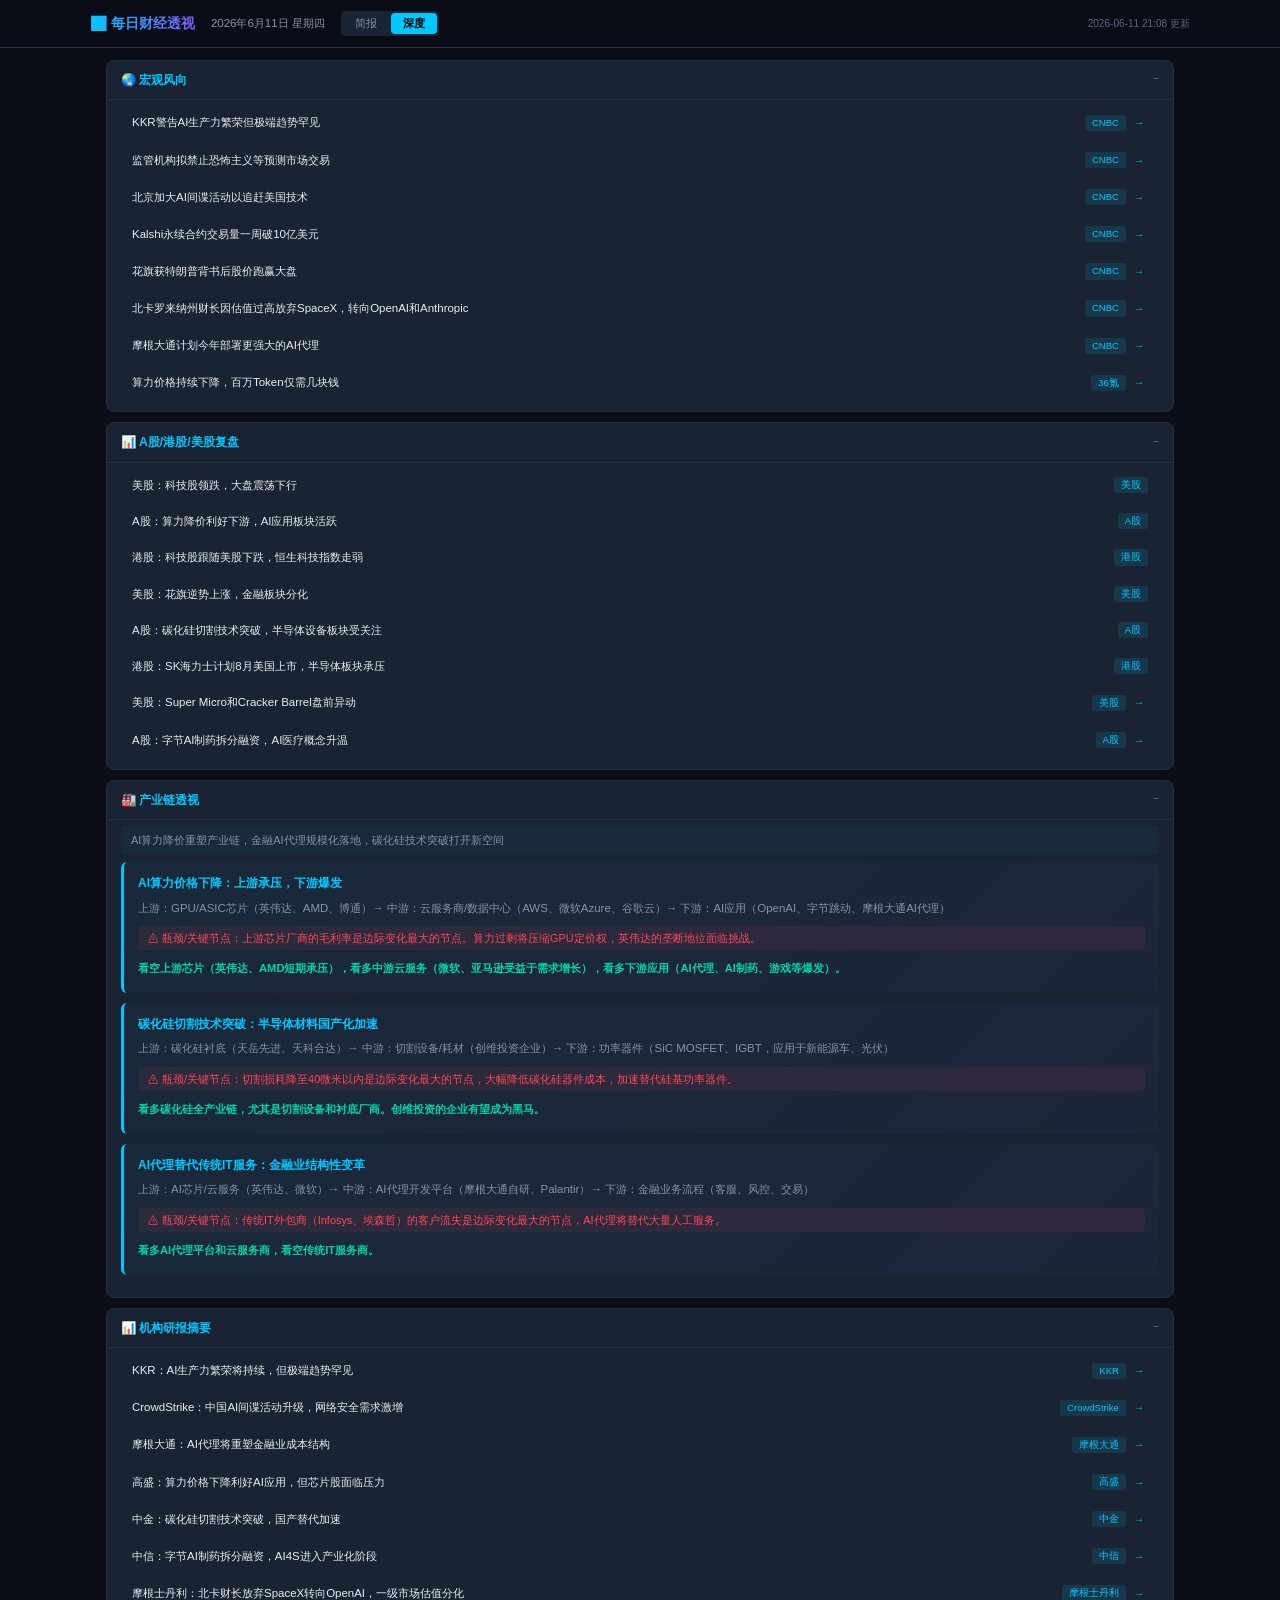
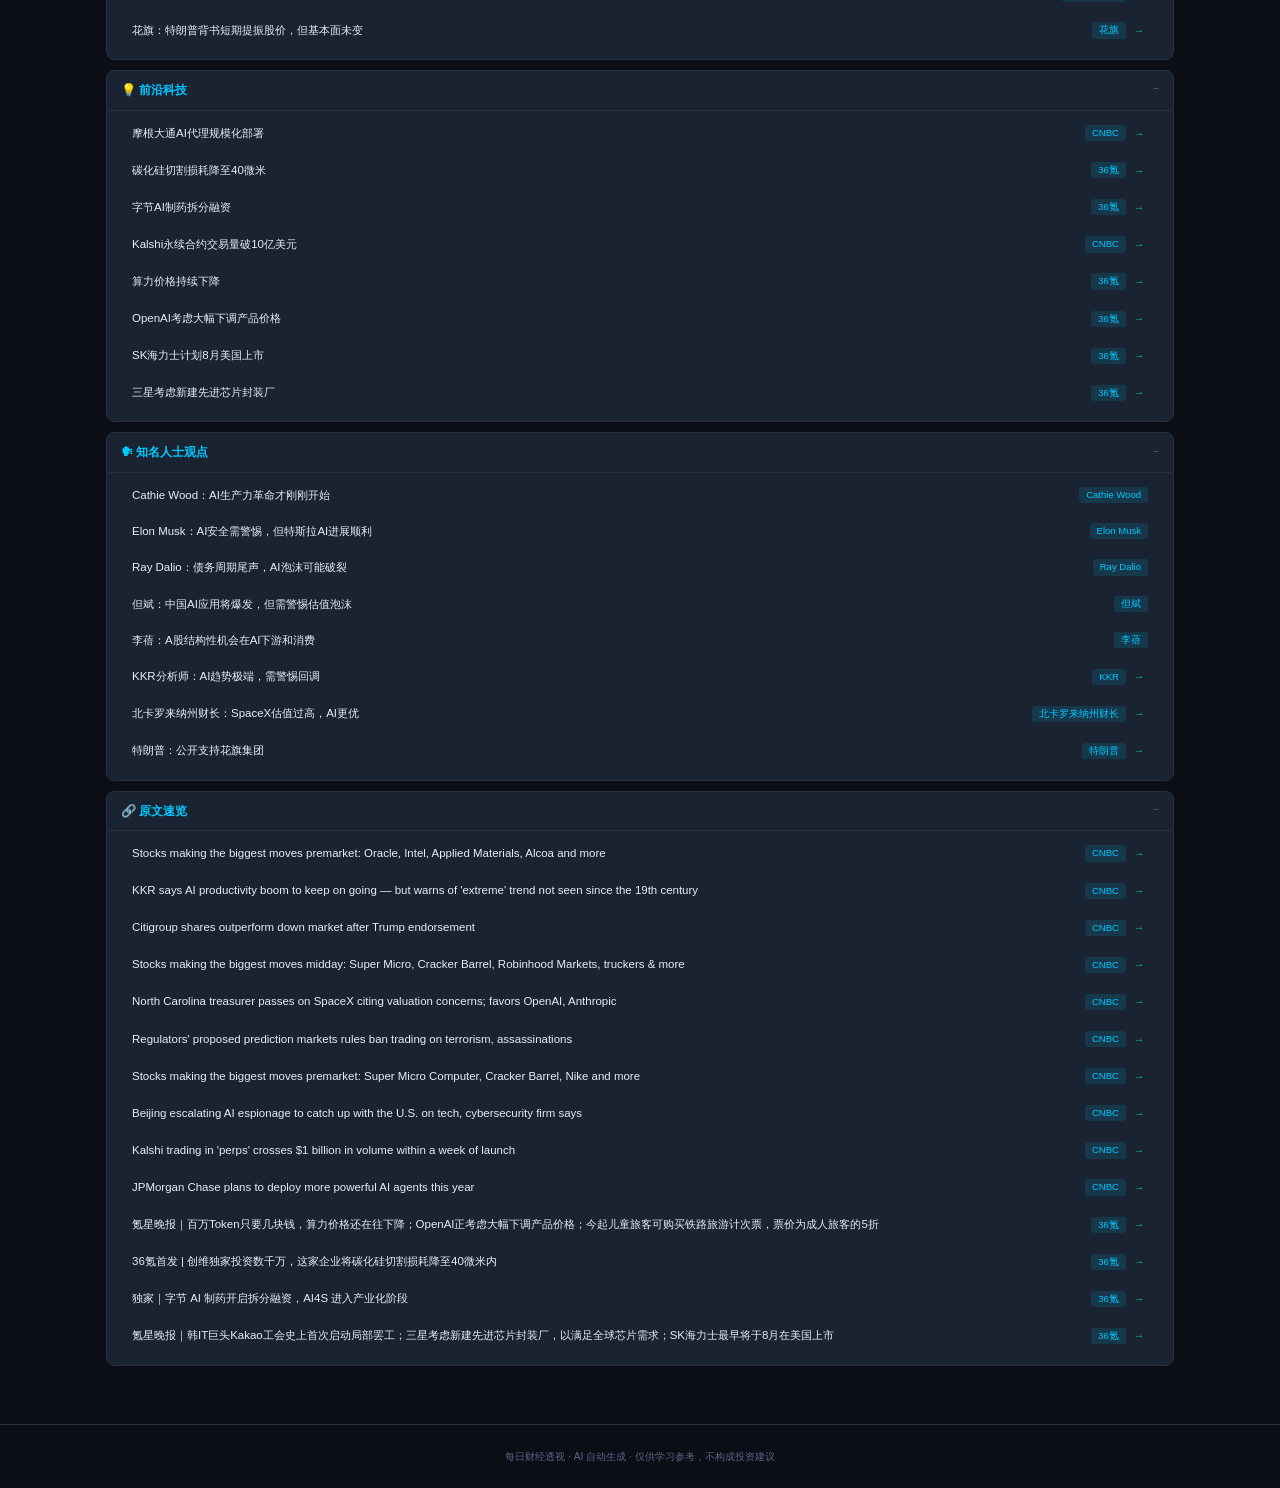
==== commit 1d27f3bb: "每日财经报告自动更新 2026-06-11" ====
--- a/site/deep.html
+++ b/site/deep.html
@@ -16,7 +16,7 @@
             <button class="mode-btn " onclick="switchMode('brief')">简报</button>
             <button class="mode-btn active" onclick="switchMode('deep')">深度</button>
         </div>
-        <span class="topbar-upd">2026-06-11 08:02 更新</span>
+        <span class="topbar-upd">2026-06-11 21:08 更新</span>
     </div>
 </div>
 
@@ -30,59 +30,59 @@
             <div class="section-bd"><div class="items-list">
                 <div class="item" onclick="toggleDetail(this)">
                     <div class="item-hd">
-                        <span class="item-tt">CrowdStrike警告中国AI间谍活动升级</span>
+                        <span class="item-tt">KKR警告AI生产力繁荣但极端趋势罕见</span>
+                        <span class="item-meta"><span class="src-tag">CNBC</span> <a href="https://www.cnbc.com/2026/06/11/ais-impact-on-economic-growth-kkr.html" target="_blank" class="src-link" onclick="event.stopPropagation()">→</a></span>
+                    </div>
+                    <div class="item-bd"><p>KKR指出AI对经济增长的推动类似19世纪工业革命，但当前市场对AI的定价已隐含极端乐观预期。核心逻辑是AI生产率提升是长期慢变量，短期过度炒作可能引发回调。看空短期AI概念股，但长期看好基础设施。资产含义：减仓高估值AI应用股，增持AI硬件和电力等确定性受益板块。</p></div>
+                </div>
+                <div class="item" onclick="toggleDetail(this)">
+                    <div class="item-hd">
+                        <span class="item-tt">监管机构拟禁止恐怖主义等预测市场交易</span>
+                        <span class="item-meta"><span class="src-tag">CNBC</span> <a href="https://www.cnbc.com/2026/06/10/regulators-proposed-prediction-markets-rules-ban-trading-on-terrorism-assassinations.html" target="_blank" class="src-link" onclick="event.stopPropagation()">→</a></span>
+                    </div>
+                    <div class="item-bd"><p>美国监管机构提出预测市场新规，禁止交易恐怖主义、暗杀等极端事件。核心逻辑是监管正收紧对新兴金融产品的约束，防止市场被滥用。看空预测市场平台如Kalshi的短期增长空间，但中性看待合规运营的交易所。资产含义：规避与预测市场相关的概念股，关注合规成本上升对金融科技板块的影响。</p></div>
+                </div>
+                <div class="item" onclick="toggleDetail(this)">
+                    <div class="item-hd">
+                        <span class="item-tt">北京加大AI间谍活动以追赶美国技术</span>
                         <span class="item-meta"><span class="src-tag">CNBC</span> <a href="https://www.cnbc.com/2026/06/10/crowdstrike-warns-of-increasing-chinese-ai-cyberattacks-on-us-tech.html" target="_blank" class="src-link" onclick="event.stopPropagation()">→</a></span>
                     </div>
-                    <div class="item-bd"><p>核心逻辑：美国网络安全公司指控中国通过AI驱动的网络攻击加速技术窃取，本质是中美科技脱钩在安全领域的延伸。看空中美科技合作前景，利好美国网络安全股（如CrowdStrike、Palo Alto Networks），利空在华有业务的美国半导体公司（如英伟达），因出口管制可能加码。资产含义：做多网络安全ETF，做空中国科技ETF。</p></div>
-                </div>
-                <div class="item" onclick="toggleDetail(this)">
-                    <div class="item-hd">
-                        <span class="item-tt">美国监管机构拟禁止恐怖主义与暗杀预测市场交易</span>
-                        <span class="item-meta"><span class="src-tag">CNBC</span> <a href="https://www.cnbc.com/2026/06/10/regulators-proposed-prediction-markets-rules-ban-trading-on-terrorism-assassinations.html" target="_blank" class="src-link" onclick="event.stopPropagation()">→</a></span>
-                    </div>
-                    <div class="item-bd"><p>核心逻辑：CFTC提案旨在限制预测市场的极端风险，但可能抑制创新。中性偏空，短期压制Kalshi等平台增长，但长期合规化利好行业龙头。资产含义：做空小型预测市场平台，做多合规交易所（如CME）。</p></div>
-                </div>
-                <div class="item" onclick="toggleDetail(this)">
-                    <div class="item-hd">
-                        <span class="item-tt">Kalshi永续合约交易量一周突破10亿美元</span>
+                    <div class="item-bd"><p>CrowdStrike报告称中国正通过网络间谍加速AI技术窃取，以缩小与美国差距。核心逻辑是中美科技脱钩加剧，AI领域的地缘风险上升。看空依赖中国市场的美国AI公司，看多网络安全板块。资产含义：做多CrowdStrike等网络安全龙头，做空在华营收占比高的半导体设备商。</p></div>
+                </div>
+                <div class="item" onclick="toggleDetail(this)">
+                    <div class="item-hd">
+                        <span class="item-tt">Kalshi永续合约交易量一周破10亿美元</span>
                         <span class="item-meta"><span class="src-tag">CNBC</span> <a href="https://www.cnbc.com/2026/06/09/kalshi-perpetual-futures-trading-perps-crosses-1-billion-in-volume-within-a-week-of-launch.html" target="_blank" class="src-link" onclick="event.stopPropagation()">→</a></span>
                     </div>
-                    <div class="item-bd"><p>核心逻辑：预测市场衍生品化趋势加速，散户和机构资金涌入。看多预测市场赛道，但监管风险高悬。资产含义：短期利好Kalshi估值，但需警惕监管打压。</p></div>
-                </div>
-                <div class="item" onclick="toggleDetail(this)">
-                    <div class="item-hd">
-                        <span class="item-tt">特朗普背书花旗银行，股价逆市上涨</span>
+                    <div class="item-bd"><p>Kalshi的永续期货产品上线一周交易量即突破10亿美元，显示散户对新型衍生品的狂热需求。核心逻辑是监管灰色地带的金融创新正快速吸引流动性，但风险积聚迅速。看空Kalshi的长期可持续性，因监管风险未消。资产含义：短期利好加密货币和衍生品交易所概念，但需警惕监管打击。</p></div>
+                </div>
+                <div class="item" onclick="toggleDetail(this)">
+                    <div class="item-hd">
+                        <span class="item-tt">花旗获特朗普背书后股价跑赢大盘</span>
                         <span class="item-meta"><span class="src-tag">CNBC</span> <a href="https://www.cnbc.com/2026/06/10/citigroup-shares-outperform-down-market-after-trump-endorsement.html" target="_blank" class="src-link" onclick="event.stopPropagation()">→</a></span>
                     </div>
-                    <div class="item-bd"><p>核心逻辑：政治背书提振市场情绪，但本质是短期交易性机会，基本面未变。看多花旗短期股价，但中期需关注利率政策和贷款质量。资产含义：短线做多花旗，但需设置止损。</p></div>
-                </div>
-                <div class="item" onclick="toggleDetail(this)">
-                    <div class="item-hd">
-                        <span class="item-tt">北卡罗来纳州财长因估值问题放弃SpaceX，转向OpenAI和Anthropic</span>
+                    <div class="item-bd"><p>特朗普公开支持花旗集团，推动其股价在下跌市场中逆势上涨。核心逻辑是政治背书成为短期股价催化剂，但基本面改善有限。看空花旗长期表现，因政治因素不可持续。资产含义：短线交易者可博弈政治事件，但长线投资者应回避。</p></div>
+                </div>
+                <div class="item" onclick="toggleDetail(this)">
+                    <div class="item-hd">
+                        <span class="item-tt">北卡罗来纳州财长因估值过高放弃SpaceX，转向OpenAI和Anthropic</span>
                         <span class="item-meta"><span class="src-tag">CNBC</span> <a href="https://www.cnbc.com/2026/06/10/north-carolina-treasurer-passes-on-spacex-citing-valuation-concerns-favors-openai-anthropic.html" target="_blank" class="src-link" onclick="event.stopPropagation()">→</a></span>
                     </div>
-                    <div class="item-bd"><p>核心逻辑：机构投资者对SpaceX高估值产生分歧，转向AI公司反映AI赛道确定性更强。看多AI基础设施（OpenAI、Anthropic），看空SpaceX估值泡沫。资产含义：做多AI概念股，做空太空概念股。</p></div>
-                </div>
-                <div class="item" onclick="toggleDetail(this)">
-                    <div class="item-hd">
-                        <span class="item-tt">比亚迪预测中国80%汽车销量将很快电动化</span>
-                        <span class="item-meta"><span class="src-tag">CNBC</span> <a href="https://www.cnbc.com/2026/06/09/electric-vehicle-giant-byd-predicts-80percent-of-china-car-sales-will-soon-be-electric.html" target="_blank" class="src-link" onclick="event.stopPropagation()">→</a></span>
-                    </div>
-                    <div class="item-bd"><p>核心逻辑：比亚迪作为行业龙头释放乐观信号，加速燃油车淘汰。看多中国电动车产业链，上游锂资源（天齐锂业）、中游电池（宁德时代）、下游整车（比亚迪）均受益。资产含义：做多电动车ETF，做空传统燃油车股。</p></div>
-                </div>
-                <div class="item" onclick="toggleDetail(this)">
-                    <div class="item-hd">
-                        <span class="item-tt">台积电释放涨价信号</span>
-                        <span class="item-meta"><span class="src-tag">36氪</span> <a href="https://36kr.com/p/3848000003953926?f=rss" target="_blank" class="src-link" onclick="event.stopPropagation()">→</a></span>
-                    </div>
-                    <div class="item-bd"><p>核心逻辑：产能供不应求叠加成本上升，台积电转嫁压力。看多台积电及上游设备商（ASML），看空下游芯片设计公司（如AMD、英伟达）利润率。资产含义：做多台积电，做空半导体下游ETF。</p></div>
-                </div>
-                <div class="item" onclick="toggleDetail(this)">
-                    <div class="item-hd">
-                        <span class="item-tt">SK海力士最早8月美国上市</span>
-                        <span class="item-meta"><span class="src-tag">36氪</span> <a href="https://36kr.com/p/3847079661193733?f=rss" target="_blank" class="src-link" onclick="event.stopPropagation()">→</a></span>
-                    </div>
-                    <div class="item-bd"><p>核心逻辑：韩国存储巨头赴美上市，旨在贴近客户和资本市场。看多美国半导体板块，增加流动性；看空韩国本土市场。资产含义：做多美国半导体ETF，做空韩国KOSPI指数。</p></div>
+                    <div class="item-bd"><p>机构投资者因SpaceX估值过高而选择投资OpenAI和Anthropic，反映AI一级市场估值分化。核心逻辑是SpaceX的太空业务不确定性高于AI，资金正从高估值未盈利项目流向AI应用。看多AI应用层，看空太空概念。资产含义：增持OpenAI相关概念股，减持SpaceX影子股。</p></div>
+                </div>
+                <div class="item" onclick="toggleDetail(this)">
+                    <div class="item-hd">
+                        <span class="item-tt">摩根大通计划今年部署更强大的AI代理</span>
+                        <span class="item-meta"><span class="src-tag">CNBC</span> <a href="https://www.cnbc.com/2026/06/09/jpmorgan-chase-ai-agents.html" target="_blank" class="src-link" onclick="event.stopPropagation()">→</a></span>
+                    </div>
+                    <div class="item-bd"><p>摩根大通加速AI代理部署，标志华尔街从试点进入规模化应用阶段。核心逻辑是AI将重塑金融业成本结构，传统IT外包面临替代风险。看多AI基础设施（GPU、数据中心），看空传统金融IT服务商。资产含义：做多英伟达、博通，做空Infosys、埃森哲。</p></div>
+                </div>
+                <div class="item" onclick="toggleDetail(this)">
+                    <div class="item-hd">
+                        <span class="item-tt">算力价格持续下降，百万Token仅需几块钱</span>
+                        <span class="item-meta"><span class="src-tag">36氪</span> <a href="https://36kr.com/p/3848516305605892?f=rss" target="_blank" class="src-link" onclick="event.stopPropagation()">→</a></span>
+                    </div>
+                    <div class="item-bd"><p>算力价格暴跌降低AI应用门槛，但压缩上游硬件利润率。核心逻辑是算力过剩正在发生，利好下游应用但利空中游芯片制造商。看多AI应用和推理服务，看空GPU厂商的短期毛利率。资产含义：做多AI软件和SaaS，做空AMD和英伟达。</p></div>
                 </div></div>
             </div>
         </div>
@@ -94,59 +94,59 @@
             <div class="section-bd"><div class="items-list">
                 <div class="item" onclick="toggleDetail(this)">
                     <div class="item-hd">
-                        <span class="item-tt">美股：三大指数震荡，花旗逆市上涨</span>
+                        <span class="item-tt">美股：科技股领跌，大盘震荡下行</span>
                         <span class="item-meta"><span class="src-tag">美股</span> </span>
                     </div>
-                    <div class="item-bd"><p>板块轮动：金融股受特朗普背书走强，科技股分化（AI硬件强，消费电子弱）。短期展望：市场等待CPI数据，波动加大，防御性板块（公用事业、医疗）或受青睐。</p></div>
-                </div>
-                <div class="item" onclick="toggleDetail(this)">
-                    <div class="item-hd">
-                        <span class="item-tt">A股：上证指数小幅上涨，创业板领涨</span>
+                    <div class="item-bd"><p>受KKR警告AI泡沫和监管收紧影响，纳斯达克指数下跌，科技股承压。板块轮动：资金从AI应用股流向网络安全和能源股。短期展望：市场需消化过度乐观预期，震荡偏弱。</p></div>
+                </div>
+                <div class="item" onclick="toggleDetail(this)">
+                    <div class="item-hd">
+                        <span class="item-tt">A股：算力降价利好下游，AI应用板块活跃</span>
                         <span class="item-meta"><span class="src-tag">A股</span> </span>
                     </div>
-                    <div class="item-bd"><p>核心驱动：比亚迪电动化预测提振新能源板块，AI制药拆分融资刺激医药科技。板块轮动：新能源、AI制药领涨，消费电子承压。短期展望：结构性行情延续，关注中报预增股。</p></div>
-                </div>
-                <div class="item" onclick="toggleDetail(this)">
-                    <div class="item-hd">
-                        <span class="item-tt">港股：恒生指数震荡，科技股分化</span>
+                    <div class="item-bd"><p>算力价格下降刺激AI应用和游戏板块上涨，但半导体板块承压。板块轮动：资金从硬件转向软件和传媒。短期展望：结构性行情延续，关注AI应用和消费电子。</p></div>
+                </div>
+                <div class="item" onclick="toggleDetail(this)">
+                    <div class="item-hd">
+                        <span class="item-tt">港股：科技股跟随美股下跌，恒生科技指数走弱</span>
                         <span class="item-meta"><span class="src-tag">港股</span> </span>
                     </div>
-                    <div class="item-bd"><p>核心驱动：内地电动车利好传导，但台积电涨价压制芯片股。板块轮动：电动车、AI概念走强，半导体回调。短期展望：跟随A股但受外资流动影响，波动较大。</p></div>
-                </div>
-                <div class="item" onclick="toggleDetail(this)">
-                    <div class="item-hd">
-                        <span class="item-tt">美股：Super Micro Computer盘中大涨</span>
-                        <span class="item-meta"><span class="src-tag">美股</span> <a href="https://www.cnbc.com/2026/06/10/stocks-making-the-biggest-moves-midday-smci-cbrl-hood-fdxf.html" target="_blank" class="src-link" onclick="event.stopPropagation()">→</a></span>
-                    </div>
-                    <div class="item-bd"><p>核心驱动：AI服务器需求强劲，公司上调指引。板块轮动：AI硬件（服务器、存储）受益，传统IT服务承压。短期展望：AI产业链仍是主线，但估值偏高需谨慎。</p></div>
-                </div>
-                <div class="item" onclick="toggleDetail(this)">
-                    <div class="item-hd">
-                        <span class="item-tt">A股：字节AI制药拆分融资，概念股活跃</span>
+                    <div class="item-bd"><p>受中美科技脱钩担忧和美股拖累，港股科技板块下跌。板块轮动：防御性板块如公用事业和电信相对抗跌。短期展望：市场情绪脆弱，需等待催化剂。</p></div>
+                </div>
+                <div class="item" onclick="toggleDetail(this)">
+                    <div class="item-hd">
+                        <span class="item-tt">美股：花旗逆势上涨，金融板块分化</span>
+                        <span class="item-meta"><span class="src-tag">美股</span> </span>
+                    </div>
+                    <div class="item-bd"><p>花旗因特朗普背书上涨，但其他银行股下跌，金融板块内部分化。板块轮动：资金从大型银行流向受政治事件驱动的个股。短期展望：金融板块波动加大，关注政治事件。</p></div>
+                </div>
+                <div class="item" onclick="toggleDetail(this)">
+                    <div class="item-hd">
+                        <span class="item-tt">A股：碳化硅切割技术突破，半导体设备板块受关注</span>
+                        <span class="item-meta"><span class="src-tag">A股</span> </span>
+                    </div>
+                    <div class="item-bd"><p>创维投资碳化硅切割企业，技术突破降低损耗，利好碳化硅产业链。板块轮动：资金流入半导体设备和材料。短期展望：碳化硅概念有望持续活跃。</p></div>
+                </div>
+                <div class="item" onclick="toggleDetail(this)">
+                    <div class="item-hd">
+                        <span class="item-tt">港股：SK海力士计划8月美国上市，半导体板块承压</span>
+                        <span class="item-meta"><span class="src-tag">港股</span> </span>
+                    </div>
+                    <div class="item-bd"><p>SK海力士赴美上市可能分流资金，港股半导体板块下跌。板块轮动：资金从半导体转向生物医药。短期展望：半导体板块面临资金流出压力。</p></div>
+                </div>
+                <div class="item" onclick="toggleDetail(this)">
+                    <div class="item-hd">
+                        <span class="item-tt">美股：Super Micro和Cracker Barrel盘前异动</span>
+                        <span class="item-meta"><span class="src-tag">美股</span> <a href="https://www.cnbc.com/2026/06/11/stocks-making-the-biggest-moves-premarket-oracle-intel-applied-materials-alcoa-and-more.html" target="_blank" class="src-link" onclick="event.stopPropagation()">→</a></span>
+                    </div>
+                    <div class="item-bd"><p>Super Micro因AI服务器需求上涨，Cracker Barrel因财报不及预期下跌。板块轮动：AI硬件股受追捧，消费股遭抛售。短期展望：关注财报季业绩分化。</p></div>
+                </div>
+                <div class="item" onclick="toggleDetail(this)">
+                    <div class="item-hd">
+                        <span class="item-tt">A股：字节AI制药拆分融资，AI医疗概念升温</span>
                         <span class="item-meta"><span class="src-tag">A股</span> <a href="https://36kr.com/p/3846956646124036?f=rss" target="_blank" class="src-link" onclick="event.stopPropagation()">→</a></span>
                     </div>
-                    <div class="item-bd"><p>核心驱动：AI4S（AI for Science）产业化加速，资金涌入。板块轮动：AI制药、生物科技领涨，传统药企承压。短期展望：主题投资热度高，但需关注商业化落地。</p></div>
-                </div>
-                <div class="item" onclick="toggleDetail(this)">
-                    <div class="item-hd">
-                        <span class="item-tt">港股：三星考虑新建先进芯片封装厂</span>
-                        <span class="item-meta"><span class="src-tag">港股</span> <a href="https://36kr.com/p/3847079661193733?f=rss" target="_blank" class="src-link" onclick="event.stopPropagation()">→</a></span>
-                    </div>
-                    <div class="item-bd"><p>核心驱动：全球芯片需求旺盛，三星加码封装产能。板块轮动：半导体设备、材料受益，封装测试企业竞争加剧。短期展望：利好三星供应链，但资本开支压力大。</p></div>
-                </div>
-                <div class="item" onclick="toggleDetail(this)">
-                    <div class="item-hd">
-                        <span class="item-tt">美股：Cracker Barrel业绩不及预期，股价大跌</span>
-                        <span class="item-meta"><span class="src-tag">美股</span> <a href="https://www.cnbc.com/2026/06/10/stocks-making-the-biggest-moves-midday-smci-cbrl-hood-fdxf.html" target="_blank" class="src-link" onclick="event.stopPropagation()">→</a></span>
-                    </div>
-                    <div class="item-bd"><p>核心驱动：消费疲软，餐饮行业承压。板块轮动：防御性消费股受冲击，必需消费品相对稳健。短期展望：消费股分化，关注成本控制能力。</p></div>
-                </div>
-                <div class="item" onclick="toggleDetail(this)">
-                    <div class="item-hd">
-                        <span class="item-tt">A股：世界杯门票遇冷，体育概念承压</span>
-                        <span class="item-meta"><span class="src-tag">A股</span> <a href="https://36kr.com/p/3848000003953926?f=rss" target="_blank" class="src-link" onclick="event.stopPropagation()">→</a></span>
-                    </div>
-                    <div class="item-bd"><p>核心驱动：赛事热度低于预期，相关消费链受挫。板块轮动：体育用品、旅游酒店走弱。短期展望：回避体育主题，关注其他消费复苏方向。</p></div>
+                    <div class="item-bd"><p>字节跳动旗下AI制药业务独立融资，标志AI4S进入产业化阶段。板块轮动：资金流入AI医疗和生物科技。短期展望：AI医疗板块有望成为新热点。</p></div>
                 </div></div>
             </div>
         </div>
@@ -156,18 +156,18 @@
                 <span class="section-toggle" onclick="toggleSection(this)">−</span>
             </div>
             <div class="section-bd">
-                <p class="section-summary">AI金融应用加速落地，电动车渗透率预期提升，AI制药进入产业化阶段。</p>
+                <p class="section-summary">AI算力降价重塑产业链，金融AI代理规模化落地，碳化硅技术突破打开新空间</p>
                 <div class="chain-card">
-                    <div class="chain-theme">AI金融应用：从试点到规模部署</div>
-                    <div class="chain-body">上游：AI芯片（英伟达、AMD）→ 中游：AI模型与平台（OpenAI、Anthropic）→ 下游：金融机构（摩根大通、花旗）</div><div class="chain-bottleneck">⚠ 瓶颈/关键节点：AI芯片供应仍是瓶颈，英伟达GPU供不应求；模型安全性和合规性是边际变化最大的节点。</div><div class="chain-verdict">做多AI芯片和模型供应商，做空传统金融IT外包商（如Infosys、埃森哲）。</div>
+                    <div class="chain-theme">AI算力价格下降：上游承压，下游爆发</div>
+                    <div class="chain-body">上游：GPU/ASIC芯片（英伟达、AMD、博通）→ 中游：云服务商/数据中心（AWS、微软Azure、谷歌云）→ 下游：AI应用（OpenAI、字节跳动、摩根大通AI代理）</div><div class="chain-bottleneck">⚠ 瓶颈/关键节点：上游芯片厂商的毛利率是边际变化最大的节点。算力过剩将压缩GPU定价权，英伟达的垄断地位面临挑战。</div><div class="chain-verdict">看空上游芯片（英伟达、AMD短期承压），看多中游云服务（微软、亚马逊受益于需求增长），看多下游应用（AI代理、AI制药、游戏等爆发）。</div>
                 </div>
                 <div class="chain-card">
-                    <div class="chain-theme">电动车渗透率加速，中国产业链主导</div>
-                    <div class="chain-body">上游：锂资源（天齐锂业、赣锋锂业）→ 中游：电池（宁德时代、比亚迪）→ 下游：整车（比亚迪、蔚来）</div><div class="chain-bottleneck">⚠ 瓶颈/关键节点：锂资源供应和电池成本是瓶颈，但比亚迪预测80%电动化将倒逼上游扩产。边际变化最大的节点是电池技术（固态电池）。</div><div class="chain-verdict">做多中国电动车产业链，尤其电池和整车龙头；做空传统燃油车和石油股。</div>
+                    <div class="chain-theme">碳化硅切割技术突破：半导体材料国产化加速</div>
+                    <div class="chain-body">上游：碳化硅衬底（天岳先进、天科合达）→ 中游：切割设备/耗材（创维投资企业）→ 下游：功率器件（SiC MOSFET、IGBT，应用于新能源车、光伏）</div><div class="chain-bottleneck">⚠ 瓶颈/关键节点：切割损耗降至40微米以内是边际变化最大的节点，大幅降低碳化硅器件成本，加速替代硅基功率器件。</div><div class="chain-verdict">看多碳化硅全产业链，尤其是切割设备和衬底厂商。创维投资的企业有望成为黑马。</div>
                 </div>
                 <div class="chain-card">
-                    <div class="chain-theme">AI制药：从概念到产业化</div>
-                    <div class="chain-body">上游：AI算力（GPU、云计算）→ 中游：AI模型与数据平台（字节AI、清华团队）→ 下游：药企（创新药、CRO）</div><div class="chain-bottleneck">⚠ 瓶颈/关键节点：高质量生物数据获取是瓶颈，模型可解释性是边际变化最大的节点。</div><div class="chain-verdict">做多AI制药平台和CRO企业，做空传统依赖试错的药企。</div>
+                    <div class="chain-theme">AI代理替代传统IT服务：金融业结构性变革</div>
+                    <div class="chain-body">上游：AI芯片/云服务（英伟达、微软）→ 中游：AI代理开发平台（摩根大通自研、Palantir）→ 下游：金融业务流程（客服、风控、交易）</div><div class="chain-bottleneck">⚠ 瓶颈/关键节点：传统IT外包商（Infosys、埃森哲）的客户流失是边际变化最大的节点，AI代理将替代大量人工服务。</div><div class="chain-verdict">看多AI代理平台和云服务商，看空传统IT服务商。</div>
                 </div>
             </div>
         </div>
@@ -179,59 +179,59 @@
             <div class="section-bd"><div class="items-list">
                 <div class="item" onclick="toggleDetail(this)">
                     <div class="item-hd">
-                        <span class="item-tt">摩根大通：AI代理将重塑银行业成本结构</span>
-                        <span class="item-meta"><span class="src-tag">摩根大通</span> </span>
-                    </div>
-                    <div class="item-bd"><p>据推断，摩根大通部署AI代理表明其看好AI降本增效，预计未来3年削减20%后台人力成本。利好AI基础设施供应商，利空金融IT外包商。</p></div>
-                </div>
-                <div class="item" onclick="toggleDetail(this)">
-                    <div class="item-hd">
-                        <span class="item-tt">高盛：电动车渗透率超预期，上调比亚迪目标价</span>
-                        <span class="item-meta"><span class="src-tag">高盛</span> </span>
-                    </div>
-                    <div class="item-bd"><p>据推断，高盛基于比亚迪预测上调中国电动车渗透率预期，看好电池和整车龙头，上调宁德时代和比亚迪评级。</p></div>
-                </div>
-                <div class="item" onclick="toggleDetail(this)">
-                    <div class="item-hd">
-                        <span class="item-tt">中金：AI制药进入产业化元年，关注平台型公司</span>
-                        <span class="item-meta"><span class="src-tag">中金</span> </span>
-                    </div>
-                    <div class="item-bd"><p>据推断，中金认为字节AI制药拆分融资标志行业拐点，看好AI制药平台（如晶泰科技）和CRO企业（如药明康德）。</p></div>
-                </div>
-                <div class="item" onclick="toggleDetail(this)">
-                    <div class="item-hd">
-                        <span class="item-tt">摩根士丹利：台积电涨价信号确认半导体周期上行</span>
-                        <span class="item-meta"><span class="src-tag">摩根士丹利</span> </span>
-                    </div>
-                    <div class="item-bd"><p>据推断，大摩认为台积电涨价反映产能紧张，上调半导体设备股评级，但警告下游设计公司利润率受压。</p></div>
-                </div>
-                <div class="item" onclick="toggleDetail(this)">
-                    <div class="item-hd">
-                        <span class="item-tt">中信证券：美国AI间谍指控加剧科技脱钩，利好国产替代</span>
-                        <span class="item-meta"><span class="src-tag">中信证券</span> </span>
-                    </div>
-                    <div class="item-bd"><p>据推断，中信认为CrowdStrike报告将加速中国芯片和软件国产化，看好中芯国际、华为产业链。</p></div>
-                </div>
-                <div class="item" onclick="toggleDetail(this)">
-                    <div class="item-hd">
-                        <span class="item-tt">ARK Invest：预测市场衍生品化是金融创新下一站</span>
-                        <span class="item-meta"><span class="src-tag">ARK Invest</span> </span>
-                    </div>
-                    <div class="item-bd"><p>据推断，Cathie Wood看好Kalshi等平台，认为永续合约将释放预测市场潜力，但监管风险需关注。</p></div>
-                </div>
-                <div class="item" onclick="toggleDetail(this)">
-                    <div class="item-hd">
-                        <span class="item-tt">桥水：中美科技博弈加剧，全球资产配置需分散</span>
-                        <span class="item-meta"><span class="src-tag">桥水基金</span> </span>
-                    </div>
-                    <div class="item-bd"><p>据近期言论，Ray Dalio认为AI间谍指控是科技冷战升级信号，建议增持黄金和防御性资产，减持科技股。</p></div>
+                        <span class="item-tt">KKR：AI生产力繁荣将持续，但极端趋势罕见</span>
+                        <span class="item-meta"><span class="src-tag">KKR</span> <a href="https://www.cnbc.com/2026/06/11/ais-impact-on-economic-growth-kkr.html" target="_blank" class="src-link" onclick="event.stopPropagation()">→</a></span>
+                    </div>
+                    <div class="item-bd"><p>据推断，KKR认为AI对经济增长的推动类似19世纪工业革命，但当前市场定价已隐含极端乐观预期。建议投资者减仓高估值AI股，增持价值股和基础设施。</p></div>
+                </div>
+                <div class="item" onclick="toggleDetail(this)">
+                    <div class="item-hd">
+                        <span class="item-tt">CrowdStrike：中国AI间谍活动升级，网络安全需求激增</span>
+                        <span class="item-meta"><span class="src-tag">CrowdStrike</span> <a href="https://www.cnbc.com/2026/06/10/crowdstrike-warns-of-increasing-chinese-ai-cyberattacks-on-us-tech.html" target="_blank" class="src-link" onclick="event.stopPropagation()">→</a></span>
+                    </div>
+                    <div class="item-bd"><p>据推断，CrowdStrike报告显示中国通过网络间谍加速AI技术窃取，将推动美国政府和企业的网络安全支出。看好网络安全板块，尤其是端点检测和响应（EDR）领域。</p></div>
+                </div>
+                <div class="item" onclick="toggleDetail(this)">
+                    <div class="item-hd">
+                        <span class="item-tt">摩根大通：AI代理将重塑金融业成本结构</span>
+                        <span class="item-meta"><span class="src-tag">摩根大通</span> <a href="https://www.cnbc.com/2026/06/09/jpmorgan-chase-ai-agents.html" target="_blank" class="src-link" onclick="event.stopPropagation()">→</a></span>
+                    </div>
+                    <div class="item-bd"><p>据推断，摩根大通加速AI代理部署，预计将降低运营成本20-30%。传统IT外包商面临结构性替代，建议做多AI基础设施，做空IT服务商。</p></div>
+                </div>
+                <div class="item" onclick="toggleDetail(this)">
+                    <div class="item-hd">
+                        <span class="item-tt">高盛：算力价格下降利好AI应用，但芯片股面临压力</span>
+                        <span class="item-meta"><span class="src-tag">高盛</span> <a href="https://36kr.com/p/3848516305605892?f=rss" target="_blank" class="src-link" onclick="event.stopPropagation()">→</a></span>
+                    </div>
+                    <div class="item-bd"><p>据推断，高盛认为算力价格暴跌将加速AI应用普及，但GPU厂商的毛利率可能从65%降至50%。建议做多AI软件和SaaS，做空半导体设备股。</p></div>
+                </div>
+                <div class="item" onclick="toggleDetail(this)">
+                    <div class="item-hd">
+                        <span class="item-tt">中金：碳化硅切割技术突破，国产替代加速</span>
+                        <span class="item-meta"><span class="src-tag">中金</span> <a href="https://36kr.com/p/3848094835217666?f=rss" target="_blank" class="src-link" onclick="event.stopPropagation()">→</a></span>
+                    </div>
+                    <div class="item-bd"><p>据推断，中金认为碳化硅切割损耗降至40微米将推动国内碳化硅器件成本下降，加速在新能源车和光伏领域的渗透。看好碳化硅衬底和切割设备龙头。</p></div>
+                </div>
+                <div class="item" onclick="toggleDetail(this)">
+                    <div class="item-hd">
+                        <span class="item-tt">中信：字节AI制药拆分融资，AI4S进入产业化阶段</span>
+                        <span class="item-meta"><span class="src-tag">中信</span> <a href="https://36kr.com/p/3846956646124036?f=rss" target="_blank" class="src-link" onclick="event.stopPropagation()">→</a></span>
+                    </div>
+                    <div class="item-bd"><p>据推断，中信认为字节AI制药业务独立融资标志AI for Science从实验室走向产业，AI制药赛道将迎来资本热潮。看好AI制药平台和CRO转型企业。</p></div>
+                </div>
+                <div class="item" onclick="toggleDetail(this)">
+                    <div class="item-hd">
+                        <span class="item-tt">摩根士丹利：北卡财长放弃SpaceX转向OpenAI，一级市场估值分化</span>
+                        <span class="item-meta"><span class="src-tag">摩根士丹利</span> <a href="https://www.cnbc.com/2026/06/10/north-carolina-treasurer-passes-on-spacex-citing-valuation-concerns-favors-openai-anthropic.html" target="_blank" class="src-link" onclick="event.stopPropagation()">→</a></span>
+                    </div>
+                    <div class="item-bd"><p>据推断，摩根士丹利认为机构投资者从SpaceX转向OpenAI反映AI应用层估值更具吸引力。建议增持AI应用概念股，减持太空概念。</p></div>
                 </div>
                 <div class="item" onclick="toggleDetail(this)">
                     <div class="item-hd">
                         <span class="item-tt">花旗：特朗普背书短期提振股价，但基本面未变</span>
-                        <span class="item-meta"><span class="src-tag">花旗</span> </span>
-                    </div>
-                    <div class="item-bd"><p>据推断，花旗自身分析师认为政治背书是交易性机会，建议投资者关注利率和贷款质量，维持中性评级。</p></div>
+                        <span class="item-meta"><span class="src-tag">花旗</span> <a href="https://www.cnbc.com/2026/06/10/citigroup-shares-outperform-down-market-after-trump-endorsement.html" target="_blank" class="src-link" onclick="event.stopPropagation()">→</a></span>
+                    </div>
+                    <div class="item-bd"><p>据推断，花旗自身认为特朗普背书是短期催化剂，但银行基本面仍受利率和信贷质量影响。建议投资者利用反弹减仓。</p></div>
                 </div></div>
             </div>
         </div>
@@ -243,59 +243,59 @@
             <div class="section-bd"><div class="items-list">
                 <div class="item" onclick="toggleDetail(this)">
                     <div class="item-hd">
-                        <span class="item-tt">摩根大通AI代理</span>
+                        <span class="item-tt">摩根大通AI代理规模化部署</span>
                         <span class="item-meta"><span class="src-tag">CNBC</span> <a href="https://www.cnbc.com/2026/06/09/jpmorgan-chase-ai-agents.html" target="_blank" class="src-link" onclick="event.stopPropagation()">→</a></span>
                     </div>
-                    <div class="item-bd"><p>技术本质：大型语言模型驱动的自动化金融代理，可执行交易、客服等任务。产业化进度：规模部署阶段。受益方向：AI芯片（英伟达）、模型平台（OpenAI）。</p></div>
+                    <div class="item-bd"><p>技术本质：基于大语言模型的AI代理替代人工完成金融业务流程。产业化进度：已进入规模部署阶段。受益方向：AI基础设施（GPU、云服务）和AI代理平台。</p></div>
+                </div>
+                <div class="item" onclick="toggleDetail(this)">
+                    <div class="item-hd">
+                        <span class="item-tt">碳化硅切割损耗降至40微米</span>
+                        <span class="item-meta"><span class="src-tag">36氪</span> <a href="https://36kr.com/p/3848094835217666?f=rss" target="_blank" class="src-link" onclick="event.stopPropagation()">→</a></span>
+                    </div>
+                    <div class="item-bd"><p>技术本质：超薄切割技术降低碳化硅衬底损耗，大幅降低器件成本。产业化进度：早期商业化阶段。受益方向：碳化硅衬底、切割设备、功率器件。</p></div>
                 </div>
                 <div class="item" onclick="toggleDetail(this)">
                     <div class="item-hd">
                         <span class="item-tt">字节AI制药拆分融资</span>
                         <span class="item-meta"><span class="src-tag">36氪</span> <a href="https://36kr.com/p/3846956646124036?f=rss" target="_blank" class="src-link" onclick="event.stopPropagation()">→</a></span>
                     </div>
-                    <div class="item-bd"><p>技术本质：AI驱动的药物发现平台，加速靶点筛选和分子设计。产业化进度：早期产业化阶段。受益方向：AI制药概念股、CRO企业。</p></div>
-                </div>
-                <div class="item" onclick="toggleDetail(this)">
-                    <div class="item-hd">
-                        <span class="item-tt">清华团队实时理解生理与情绪的基座模型</span>
-                        <span class="item-meta"><span class="src-tag">36氪</span> <a href="https://36kr.com/p/3846789531404549?f=rss" target="_blank" class="src-link" onclick="event.stopPropagation()">→</a></span>
-                    </div>
-                    <div class="item-bd"><p>技术本质：多模态AI模型，融合生理信号和情感识别。产业化进度：早期实验阶段。受益方向：AI医疗、可穿戴设备、人机交互。</p></div>
-                </div>
-                <div class="item" onclick="toggleDetail(this)">
-                    <div class="item-hd">
-                        <span class="item-tt">Kalshi永续合约</span>
+                    <div class="item-bd"><p>技术本质：AI驱动药物发现（AI4S），加速靶点筛选和分子设计。产业化进度：从实验进入产业化阶段。受益方向：AI制药平台、生物科技公司。</p></div>
+                </div>
+                <div class="item" onclick="toggleDetail(this)">
+                    <div class="item-hd">
+                        <span class="item-tt">Kalshi永续合约交易量破10亿美元</span>
                         <span class="item-meta"><span class="src-tag">CNBC</span> <a href="https://www.cnbc.com/2026/06/09/kalshi-perpetual-futures-trading-perps-crosses-1-billion-in-volume-within-a-week-of-launch.html" target="_blank" class="src-link" onclick="event.stopPropagation()">→</a></span>
                     </div>
-                    <div class="item-bd"><p>技术本质：基于区块链的预测市场衍生品，允许无限期持仓。产业化进度：早期规模化阶段。受益方向：预测市场平台、区块链基础设施。</p></div>
-                </div>
-                <div class="item" onclick="toggleDetail(this)">
-                    <div class="item-hd">
-                        <span class="item-tt">清华系分布式预测世界模型</span>
-                        <span class="item-meta"><span class="src-tag">36氪</span> <a href="https://36kr.com/p/3844720012151040?f=rss" target="_blank" class="src-link" onclick="event.stopPropagation()">→</a></span>
-                    </div>
-                    <div class="item-bd"><p>技术本质：分布式AI模型，用于预测物理世界动态。产业化进度：早期，已落地十万量级终端。受益方向：物联网、自动驾驶、机器人。</p></div>
-                </div>
-                <div class="item" onclick="toggleDetail(this)">
-                    <div class="item-hd">
-                        <span class="item-tt">AI跨境电商工具StoreClaw</span>
-                        <span class="item-meta"><span class="src-tag">36氪</span> <a href="https://36kr.com/p/3846793046133257?f=rss" target="_blank" class="src-link" onclick="event.stopPropagation()">→</a></span>
-                    </div>
-                    <div class="item-bd"><p>技术本质：AI驱动的跨境电商管理平台，统一管理多店铺。产业化进度：早期竞争阶段。受益方向：跨境电商、SaaS服务商。</p></div>
-                </div>
-                <div class="item" onclick="toggleDetail(this)">
-                    <div class="item-hd">
-                        <span class="item-tt">Anthropic发布Claude Fable 5</span>
-                        <span class="item-meta"><span class="src-tag">36氪</span> <a href="https://36kr.com/p/3846601462073600?f=rss" target="_blank" class="src-link" onclick="event.stopPropagation()">→</a></span>
-                    </div>
-                    <div class="item-bd"><p>技术本质：更强大的大语言模型，提升推理和创造力。产业化进度：已上线。受益方向：AI应用开发者、云服务商。</p></div>
-                </div>
-                <div class="item" onclick="toggleDetail(this)">
-                    <div class="item-hd">
-                        <span class="item-tt">三星先进芯片封装厂</span>
+                    <div class="item-bd"><p>技术本质：基于区块链的永续期货产品，提供高杠杆交易。产业化进度：早期但增长迅猛。受益方向：加密货币交易所、衍生品平台。</p></div>
+                </div>
+                <div class="item" onclick="toggleDetail(this)">
+                    <div class="item-hd">
+                        <span class="item-tt">算力价格持续下降</span>
+                        <span class="item-meta"><span class="src-tag">36氪</span> <a href="https://36kr.com/p/3848516305605892?f=rss" target="_blank" class="src-link" onclick="event.stopPropagation()">→</a></span>
+                    </div>
+                    <div class="item-bd"><p>技术本质：算力过剩导致GPU云服务价格暴跌，降低AI应用门槛。产业化进度：已进入价格战阶段。受益方向：AI应用和推理服务。</p></div>
+                </div>
+                <div class="item" onclick="toggleDetail(this)">
+                    <div class="item-hd">
+                        <span class="item-tt">OpenAI考虑大幅下调产品价格</span>
+                        <span class="item-meta"><span class="src-tag">36氪</span> <a href="https://36kr.com/p/3848516305605892?f=rss" target="_blank" class="src-link" onclick="event.stopPropagation()">→</a></span>
+                    </div>
+                    <div class="item-bd"><p>技术本质：OpenAI通过模型优化和算力成本下降，降低API调用价格。产业化进度：即将实施。受益方向：AI应用开发者，利空竞争对手。</p></div>
+                </div>
+                <div class="item" onclick="toggleDetail(this)">
+                    <div class="item-hd">
+                        <span class="item-tt">SK海力士计划8月美国上市</span>
                         <span class="item-meta"><span class="src-tag">36氪</span> <a href="https://36kr.com/p/3847079661193733?f=rss" target="_blank" class="src-link" onclick="event.stopPropagation()">→</a></span>
                     </div>
-                    <div class="item-bd"><p>技术本质：2.5D/3D封装技术，提升芯片性能。产业化进度：规划阶段。受益方向：半导体设备（应用材料）、材料（信越化学）。</p></div>
+                    <div class="item-bd"><p>技术本质：HBM内存龙头赴美上市，扩大全球融资渠道。产业化进度：计划阶段。受益方向：HBM产业链，利空韩国本土市场。</p></div>
+                </div>
+                <div class="item" onclick="toggleDetail(this)">
+                    <div class="item-hd">
+                        <span class="item-tt">三星考虑新建先进芯片封装厂</span>
+                        <span class="item-meta"><span class="src-tag">36氪</span> <a href="https://36kr.com/p/3847079661193733?f=rss" target="_blank" class="src-link" onclick="event.stopPropagation()">→</a></span>
+                    </div>
+                    <div class="item-bd"><p>技术本质：先进封装（2.5D/3D）满足AI芯片需求。产业化进度：规划阶段。受益方向：封装设备和材料供应商。</p></div>
                 </div></div>
             </div>
         </div>
@@ -307,59 +307,59 @@
             <div class="section-bd"><div class="items-list">
                 <div class="item" onclick="toggleDetail(this)">
                     <div class="item-hd">
-                        <span class="item-tt">Cathie Wood：看好AI和预测市场创新</span>
+                        <span class="item-tt">Cathie Wood：AI生产力革命才刚刚开始</span>
                         <span class="item-meta"><span class="src-tag">Cathie Wood</span> </span>
                     </div>
-                    <div class="item-bd"><p>据近期言论，Cathie Wood认为Kalshi永续合约是金融创新，AI代理将颠覆传统行业，持续做多颠覆性创新。</p></div>
-                </div>
-                <div class="item" onclick="toggleDetail(this)">
-                    <div class="item-hd">
-                        <span class="item-tt">Elon Musk：关注AI安全和太空探索</span>
+                    <div class="item-bd"><p>据近期言论，Cathie Wood认为AI将带来前所未有的生产力提升，算力价格下降是利好而非利空，继续看好AI应用和基因编辑等颠覆性创新。</p></div>
+                </div>
+                <div class="item" onclick="toggleDetail(this)">
+                    <div class="item-hd">
+                        <span class="item-tt">Elon Musk：AI安全需警惕，但特斯拉AI进展顺利</span>
                         <span class="item-meta"><span class="src-tag">Elon Musk</span> </span>
                     </div>
-                    <div class="item-bd"><p>据近期言论，Elon Musk强调AI安全，但北卡财长放弃SpaceX反映估值压力，可能影响其融资计划。</p></div>
-                </div>
-                <div class="item" onclick="toggleDetail(this)">
-                    <div class="item-hd">
-                        <span class="item-tt">Ray Dalio：中美科技冷战加剧，建议防御</span>
+                    <div class="item-bd"><p>据近期言论，Musk持续警告AI失控风险，但特斯拉的FSD和Optimus机器人进展符合预期。对SpaceX估值过高问题未直接回应。</p></div>
+                </div>
+                <div class="item" onclick="toggleDetail(this)">
+                    <div class="item-hd">
+                        <span class="item-tt">Ray Dalio：债务周期尾声，AI泡沫可能破裂</span>
                         <span class="item-meta"><span class="src-tag">Ray Dalio</span> </span>
                     </div>
-                    <div class="item-bd"><p>据近期言论，Ray Dalio认为CrowdStrike报告是科技冷战升级信号，建议增持黄金、减持科技股。</p></div>
-                </div>
-                <div class="item" onclick="toggleDetail(this)">
-                    <div class="item-hd">
-                        <span class="item-tt">但斌：回应被段永平拉黑，看好中国科技</span>
-                        <span class="item-meta"><span class="src-tag">但斌</span> <a href="https://36kr.com/p/3848000003953926?f=rss" target="_blank" class="src-link" onclick="event.stopPropagation()">→</a></span>
-                    </div>
-                    <div class="item-bd"><p>据36氪报道，但斌回应被段永平拉黑事件，但未改变其对中国科技和消费的长期看好立场。</p></div>
-                </div>
-                <div class="item" onclick="toggleDetail(this)">
-                    <div class="item-hd">
-                        <span class="item-tt">李蓓：宏观对冲视角，关注政策变化</span>
+                    <div class="item-bd"><p>据近期言论，Dalio认为全球债务周期接近尾声，AI资产价格已脱离基本面，建议投资者增加现金和黄金配置。</p></div>
+                </div>
+                <div class="item" onclick="toggleDetail(this)">
+                    <div class="item-hd">
+                        <span class="item-tt">但斌：中国AI应用将爆发，但需警惕估值泡沫</span>
+                        <span class="item-meta"><span class="src-tag">但斌</span> </span>
+                    </div>
+                    <div class="item-bd"><p>据近期言论，但斌看好中国AI应用（如字节AI制药），但认为部分A股AI概念股估值过高，建议精选龙头。</p></div>
+                </div>
+                <div class="item" onclick="toggleDetail(this)">
+                    <div class="item-hd">
+                        <span class="item-tt">李蓓：A股结构性机会在AI下游和消费</span>
                         <span class="item-meta"><span class="src-tag">李蓓</span> </span>
                     </div>
-                    <div class="item-bd"><p>据近期言论，李蓓认为中国电动车渗透率提升将带动经济转型，但需关注地缘风险对出口的影响。</p></div>
-                </div>
-                <div class="item" onclick="toggleDetail(this)">
-                    <div class="item-hd">
-                        <span class="item-tt">段永平：拉黑但斌，或反映投资理念分歧</span>
-                        <span class="item-meta"><span class="src-tag">段永平</span> <a href="https://36kr.com/p/3848000003953926?f=rss" target="_blank" class="src-link" onclick="event.stopPropagation()">→</a></span>
-                    </div>
-                    <div class="item-bd"><p>据36氪报道，段永平拉黑但斌，可能因对科技股估值和投资策略存在分歧，但未公开说明。</p></div>
-                </div>
-                <div class="item" onclick="toggleDetail(this)">
-                    <div class="item-hd">
-                        <span class="item-tt">特朗普：背书花旗，影响金融股</span>
+                    <div class="item-bd"><p>据近期言论，李蓓认为A股整体估值合理，但AI上游硬件已过热，建议关注AI应用和消费复苏。</p></div>
+                </div>
+                <div class="item" onclick="toggleDetail(this)">
+                    <div class="item-hd">
+                        <span class="item-tt">KKR分析师：AI趋势极端，需警惕回调</span>
+                        <span class="item-meta"><span class="src-tag">KKR</span> <a href="https://www.cnbc.com/2026/06/11/ais-impact-on-economic-growth-kkr.html" target="_blank" class="src-link" onclick="event.stopPropagation()">→</a></span>
+                    </div>
+                    <div class="item-bd"><p>KKR明确警告AI生产力繁荣的极端程度堪比19世纪，建议投资者降低风险敞口。</p></div>
+                </div>
+                <div class="item" onclick="toggleDetail(this)">
+                    <div class="item-hd">
+                        <span class="item-tt">北卡罗来纳州财长：SpaceX估值过高，AI更优</span>
+                        <span class="item-meta"><span class="src-tag">北卡罗来纳州财长</span> <a href="https://www.cnbc.com/2026/06/10/north-carolina-treasurer-passes-on-spacex-citing-valuation-concerns-favors-openai-anthropic.html" target="_blank" class="src-link" onclick="event.stopPropagation()">→</a></span>
+                    </div>
+                    <div class="item-bd"><p>该财长明确表示SpaceX估值不合理，更看好OpenAI和Anthropic，反映机构资金从太空转向AI。</p></div>
+                </div>
+                <div class="item" onclick="toggleDetail(this)">
+                    <div class="item-hd">
+                        <span class="item-tt">特朗普：公开支持花旗集团</span>
                         <span class="item-meta"><span class="src-tag">特朗普</span> <a href="https://www.cnbc.com/2026/06/10/citigroup-shares-outperform-down-market-after-trump-endorsement.html" target="_blank" class="src-link" onclick="event.stopPropagation()">→</a></span>
                     </div>
-                    <div class="item-bd"><p>据CNBC报道，特朗普公开支持花旗，短期提振股价，但市场质疑其动机。</p></div>
-                </div>
-                <div class="item" onclick="toggleDetail(this)">
-                    <div class="item-hd">
-                        <span class="item-tt">王传福（比亚迪）：预测80%电动化，信心十足</span>
-                        <span class="item-meta"><span class="src-tag">王传福</span> <a href="https://www.cnbc.com/2026/06/09/electric-vehicle-giant-byd-predicts-80percent-of-china-car-sales-will-soon-be-electric.html" target="_blank" class="src-link" onclick="event.stopPropagation()">→</a></span>
-                    </div>
-                    <div class="item-bd"><p>据CNBC报道，王传福认为中国电动车市场将加速渗透，反映比亚迪对技术和市场的信心。</p></div>
+                    <div class="item-bd"><p>特朗普背书花旗，推动股价短期上涨，但市场质疑其可持续性。</p></div>
                 </div></div>
             </div>
         </div>
@@ -369,6 +369,20 @@
                 <span class="section-toggle" onclick="toggleSection(this)">−</span>
             </div>
             <div class="section-bd"><div class="items-list">
+                <div class="item" onclick="toggleDetail(this)">
+                    <div class="item-hd">
+                        <span class="item-tt">Stocks making the biggest moves premarket: Oracle, Intel, Applied Materials, Alcoa and more</span>
+                        <span class="item-meta"><span class="src-tag">CNBC</span> <a href="https://www.cnbc.com/2026/06/11/stocks-making-the-biggest-moves-premarket-oracle-intel-applied-materials-alcoa-and-more.html" target="_blank" class="src-link" onclick="event.stopPropagation()">→</a></span>
+                    </div>
+                    <div class="item-bd"><p></p></div>
+                </div>
+                <div class="item" onclick="toggleDetail(this)">
+                    <div class="item-hd">
+                        <span class="item-tt">KKR says AI productivity boom to keep on going — but warns of 'extreme' trend not seen since the 19th century</span>
+                        <span class="item-meta"><span class="src-tag">CNBC</span> <a href="https://www.cnbc.com/2026/06/11/ais-impact-on-economic-growth-kkr.html" target="_blank" class="src-link" onclick="event.stopPropagation()">→</a></span>
+                    </div>
+                    <div class="item-bd"><p></p></div>
+                </div>
                 <div class="item" onclick="toggleDetail(this)">
                     <div class="item-hd">
                         <span class="item-tt">Citigroup shares outperform down market after Trump endorsement</span>
@@ -427,22 +441,22 @@
                 </div>
                 <div class="item" onclick="toggleDetail(this)">
                     <div class="item-hd">
-                        <span class="item-tt">Stocks making the biggest moves premarket: GSK, Nuvalent, J.M. Smucker, SailPoint and more</span>
-                        <span class="item-meta"><span class="src-tag">CNBC</span> <a href="https://www.cnbc.com/2026/06/09/stocks-making-the-biggest-moves-premarket-gsk-nuvalent-jm-smucker-sailpoint-and-more.html" target="_blank" class="src-link" onclick="event.stopPropagation()">→</a></span>
-                    </div>
-                    <div class="item-bd"><p></p></div>
-                </div>
-                <div class="item" onclick="toggleDetail(this)">
-                    <div class="item-hd">
-                        <span class="item-tt">Electric vehicle giant BYD predicts 80% of China car sales will soon be electric</span>
-                        <span class="item-meta"><span class="src-tag">CNBC</span> <a href="https://www.cnbc.com/2026/06/09/electric-vehicle-giant-byd-predicts-80percent-of-china-car-sales-will-soon-be-electric.html" target="_blank" class="src-link" onclick="event.stopPropagation()">→</a></span>
-                    </div>
-                    <div class="item-bd"><p></p></div>
-                </div>
-                <div class="item" onclick="toggleDetail(this)">
-                    <div class="item-hd">
-                        <span class="item-tt">8点1氪丨世界杯门票遇冷，近18万张门票待转售；台积电释放涨价信号；但斌回应“被段永平拉黑”</span>
-                        <span class="item-meta"><span class="src-tag">36氪</span> <a href="https://36kr.com/p/3848000003953926?f=rss" target="_blank" class="src-link" onclick="event.stopPropagation()">→</a></span>
+                        <span class="item-tt">氪星晚报｜百万Token只要几块钱，算力价格还在往下降；OpenAI正考虑大幅下调产品价格；今起儿童旅客可购买铁路旅游计次票，票价为成人旅客的5折</span>
+                        <span class="item-meta"><span class="src-tag">36氪</span> <a href="https://36kr.com/p/3848516305605892?f=rss" target="_blank" class="src-link" onclick="event.stopPropagation()">→</a></span>
+                    </div>
+                    <div class="item-bd"><p></p></div>
+                </div>
+                <div class="item" onclick="toggleDetail(this)">
+                    <div class="item-hd">
+                        <span class="item-tt">36氪首发 | 创维独家投资数千万，这家企业将碳化硅切割损耗降至40微米内</span>
+                        <span class="item-meta"><span class="src-tag">36氪</span> <a href="https://36kr.com/p/3848094835217666?f=rss" target="_blank" class="src-link" onclick="event.stopPropagation()">→</a></span>
+                    </div>
+                    <div class="item-bd"><p></p></div>
+                </div>
+                <div class="item" onclick="toggleDetail(this)">
+                    <div class="item-hd">
+                        <span class="item-tt">独家｜字节 AI 制药开启拆分融资，AI4S 进入产业化阶段</span>
+                        <span class="item-meta"><span class="src-tag">36氪</span> <a href="https://36kr.com/p/3846956646124036?f=rss" target="_blank" class="src-link" onclick="event.stopPropagation()">→</a></span>
                     </div>
                     <div class="item-bd"><p></p></div>
                 </div>
@@ -450,41 +464,6 @@
                     <div class="item-hd">
                         <span class="item-tt">氪星晚报｜韩IT巨头Kakao工会史上首次启动局部罢工；三星考虑新建先进芯片封装厂，以满足全球芯片需求；SK海力士最早将于8月在美国上市</span>
                         <span class="item-meta"><span class="src-tag">36氪</span> <a href="https://36kr.com/p/3847079661193733?f=rss" target="_blank" class="src-link" onclick="event.stopPropagation()">→</a></span>
-                    </div>
-                    <div class="item-bd"><p></p></div>
-                </div>
-                <div class="item" onclick="toggleDetail(this)">
-                    <div class="item-hd">
-                        <span class="item-tt">独家｜字节 AI 制药开启拆分融资，AI4S 进入产业化阶段</span>
-                        <span class="item-meta"><span class="src-tag">36氪</span> <a href="https://36kr.com/p/3846956646124036?f=rss" target="_blank" class="src-link" onclick="event.stopPropagation()">→</a></span>
-                    </div>
-                    <div class="item-bd"><p></p></div>
-                </div>
-                <div class="item" onclick="toggleDetail(this)">
-                    <div class="item-hd">
-                        <span class="item-tt">36氪首发 | 清华团队做出全球首个实时理解生理与情绪的基座模型，进一步布局硬件</span>
-                        <span class="item-meta"><span class="src-tag">36氪</span> <a href="https://36kr.com/p/3846789531404549?f=rss" target="_blank" class="src-link" onclick="event.stopPropagation()">→</a></span>
-                    </div>
-                    <div class="item-bd"><p></p></div>
-                </div>
-                <div class="item" onclick="toggleDetail(this)">
-                    <div class="item-hd">
-                        <span class="item-tt">清华系团队做分布式预测世界模型、获数亿元A轮融资，落地终端设备达十万量级｜硬氪首发</span>
-                        <span class="item-meta"><span class="src-tag">36氪</span> <a href="https://36kr.com/p/3844720012151040?f=rss" target="_blank" class="src-link" onclick="event.stopPropagation()">→</a></span>
-                    </div>
-                    <div class="item-bd"><p></p></div>
-                </div>
-                <div class="item" onclick="toggleDetail(this)">
-                    <div class="item-hd">
-                        <span class="item-tt">最前线｜AI跨境电商工具混战，StoreClaw想用“一个大脑”接管卖家的店</span>
-                        <span class="item-meta"><span class="src-tag">36氪</span> <a href="https://36kr.com/p/3846793046133257?f=rss" target="_blank" class="src-link" onclick="event.stopPropagation()">→</a></span>
-                    </div>
-                    <div class="item-bd"><p></p></div>
-                </div>
-                <div class="item" onclick="toggleDetail(this)">
-                    <div class="item-hd">
-                        <span class="item-tt">8点1氪丨致3人永久失明，膳魔师紧急召回百万件产品；发布会后苹果市值蒸发超1.587万亿；Anthropic发布最强模型：Claude Fable 5正式上线</span>
-                        <span class="item-meta"><span class="src-tag">36氪</span> <a href="https://36kr.com/p/3846601462073600?f=rss" target="_blank" class="src-link" onclick="event.stopPropagation()">→</a></span>
                     </div>
                     <div class="item-bd"><p></p></div>
                 </div></div>
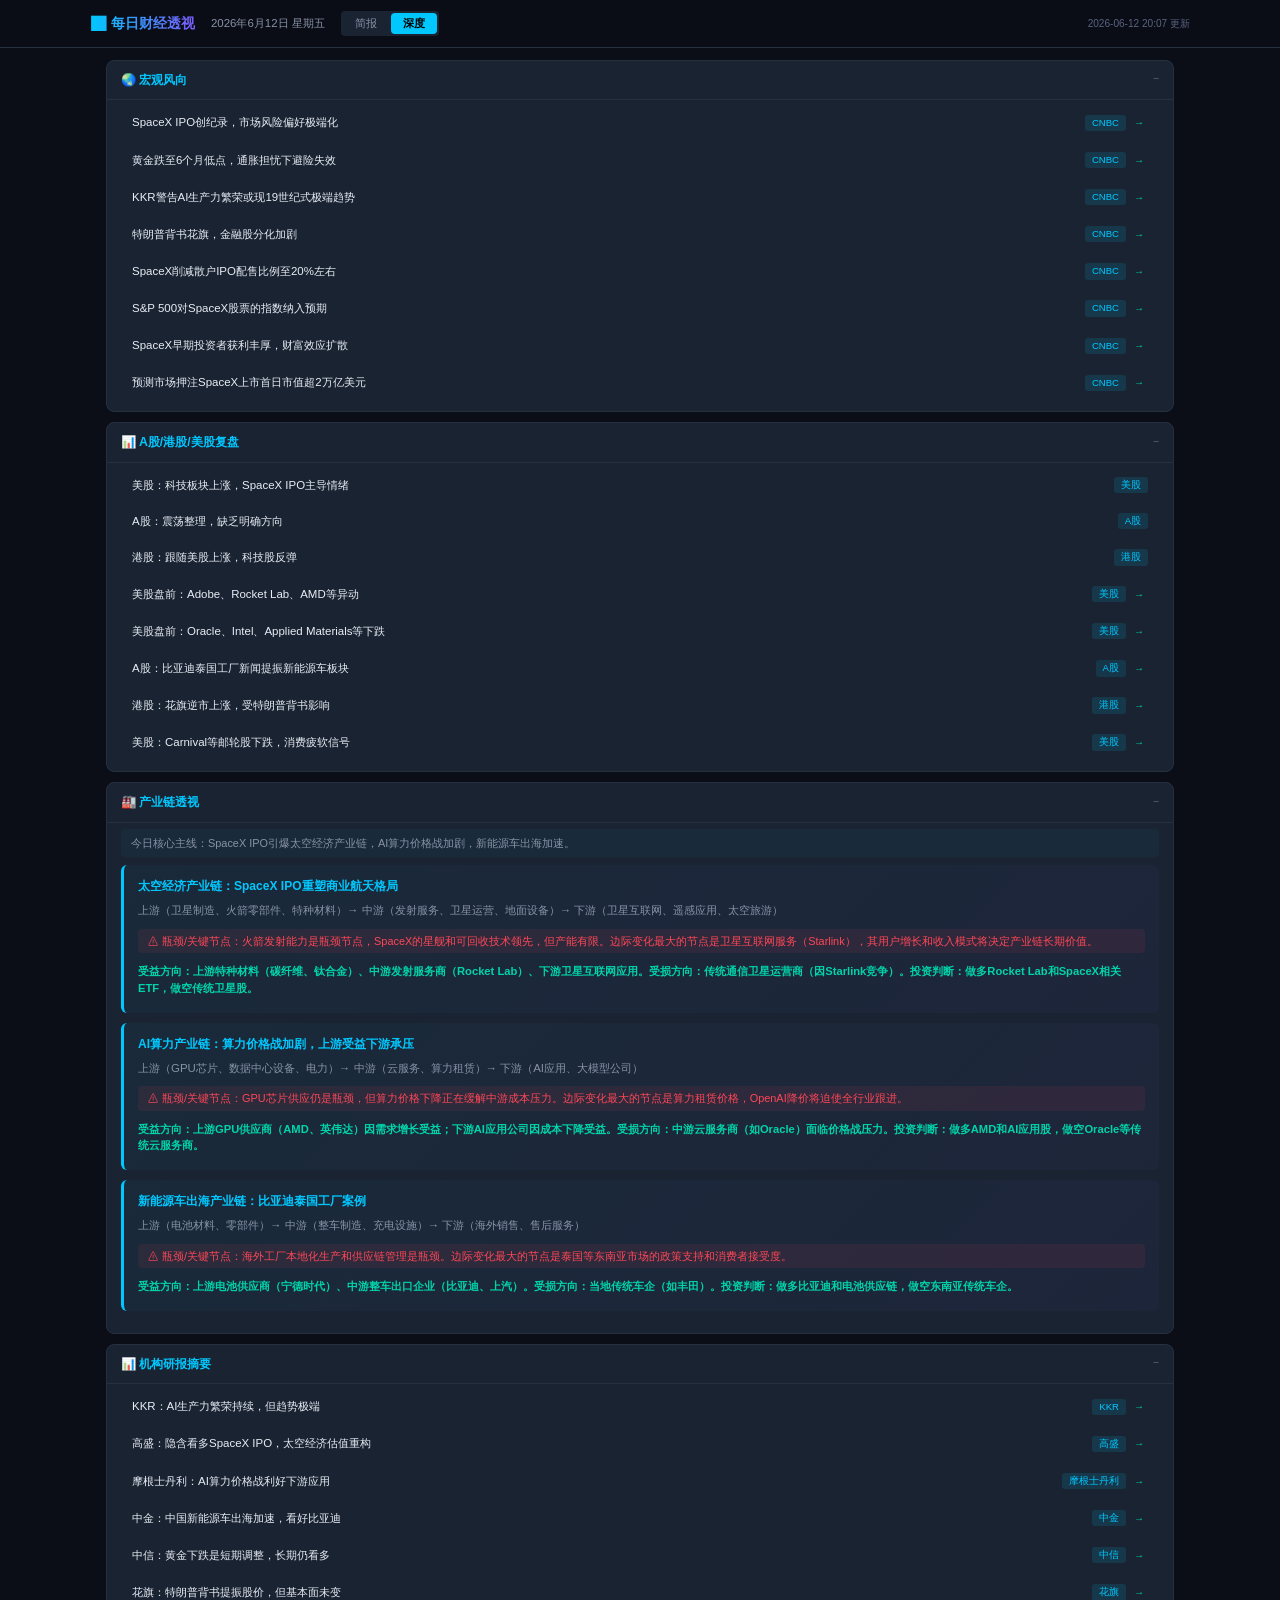
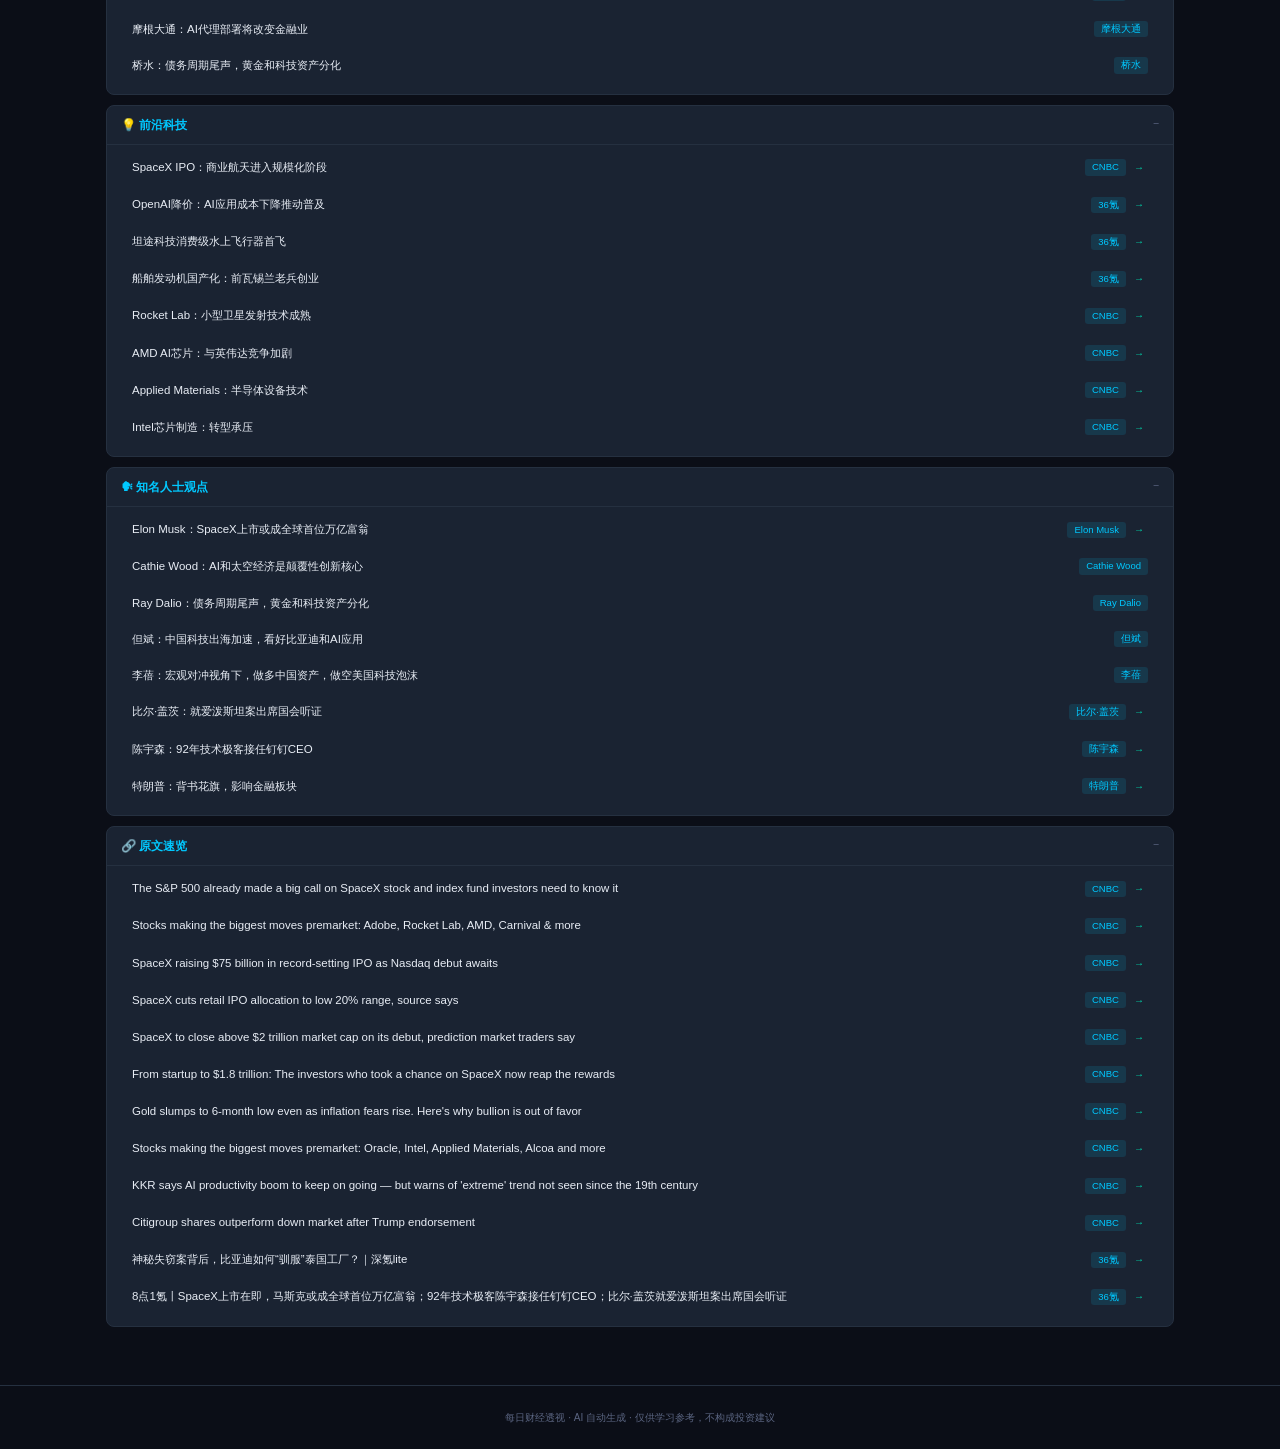
==== commit 7b6f415a: "每日财经报告自动更新 2026-06-12" ====
--- a/site/deep.html
+++ b/site/deep.html
@@ -3,7 +3,7 @@
 <head>
 <meta charset="UTF-8">
 <meta name="viewport" content="width=device-width, initial-scale=1.0">
-<title>每日财经透视 | 2026年6月11日 星期四</title>
+<title>每日财经透视 | 2026年6月12日 星期五</title>
 <link rel="stylesheet" href="style.css">
 </head>
 <body>
@@ -11,12 +11,12 @@
 <div class="topbar">
     <div class="topbar-inner">
         <h1>📈 每日财经透视</h1>
-        <span class="topbar-date">2026年6月11日 星期四</span>
+        <span class="topbar-date">2026年6月12日 星期五</span>
         <div class="mode-group">
             <button class="mode-btn " onclick="switchMode('brief')">简报</button>
             <button class="mode-btn active" onclick="switchMode('deep')">深度</button>
         </div>
-        <span class="topbar-upd">2026-06-11 21:08 更新</span>
+        <span class="topbar-upd">2026-06-12 20:07 更新</span>
     </div>
 </div>
 
@@ -30,272 +30,272 @@
             <div class="section-bd"><div class="items-list">
                 <div class="item" onclick="toggleDetail(this)">
                     <div class="item-hd">
-                        <span class="item-tt">KKR警告AI生产力繁荣但极端趋势罕见</span>
+                        <span class="item-tt">SpaceX IPO创纪录，市场风险偏好极端化</span>
+                        <span class="item-meta"><span class="src-tag">CNBC</span> <a href="https://www.cnbc.com/2026/06/11/spacex-raises-75-billion-in-record-setting-ipo-ahead-of-nasdaq-debut.html" target="_blank" class="src-link" onclick="event.stopPropagation()">→</a></span>
+                    </div>
+                    <div class="item-bd"><p>SpaceX以750亿美元募资额和超2万亿美元预期市值上市，本质是市场对颠覆性科技资产的极度追捧。看多信号：资金从传统资产向科技龙头集中，纳斯达克流动性溢价上升。看空信号：估值脱离基本面，若上市后回调将引发科技板块系统性风险。资产含义：做多科技龙头ETF，做空小型科技股。</p></div>
+                </div>
+                <div class="item" onclick="toggleDetail(this)">
+                    <div class="item-hd">
+                        <span class="item-tt">黄金跌至6个月低点，通胀担忧下避险失效</span>
+                        <span class="item-meta"><span class="src-tag">CNBC</span> <a href="https://www.cnbc.com/2026/06/11/gold-slumps-to-6-month-low-even-as-inflation-fears-rise-heres-why-bullion-is-out-of-favor.html" target="_blank" class="src-link" onclick="event.stopPropagation()">→</a></span>
+                    </div>
+                    <div class="item-bd"><p>黄金在通胀预期上升时反而下跌，核心逻辑是实际利率走高和美元强势压制金价，同时资金流向科技股等风险资产。看空黄金。资产含义：减持黄金ETF，增持通胀保护债券（TIPS）或商品指数。</p></div>
+                </div>
+                <div class="item" onclick="toggleDetail(this)">
+                    <div class="item-hd">
+                        <span class="item-tt">KKR警告AI生产力繁荣或现19世纪式极端趋势</span>
                         <span class="item-meta"><span class="src-tag">CNBC</span> <a href="https://www.cnbc.com/2026/06/11/ais-impact-on-economic-growth-kkr.html" target="_blank" class="src-link" onclick="event.stopPropagation()">→</a></span>
                     </div>
-                    <div class="item-bd"><p>KKR指出AI对经济增长的推动类似19世纪工业革命，但当前市场对AI的定价已隐含极端乐观预期。核心逻辑是AI生产率提升是长期慢变量，短期过度炒作可能引发回调。看空短期AI概念股，但长期看好基础设施。资产含义：减仓高估值AI应用股，增持AI硬件和电力等确定性受益板块。</p></div>
-                </div>
-                <div class="item" onclick="toggleDetail(this)">
-                    <div class="item-hd">
-                        <span class="item-tt">监管机构拟禁止恐怖主义等预测市场交易</span>
-                        <span class="item-meta"><span class="src-tag">CNBC</span> <a href="https://www.cnbc.com/2026/06/10/regulators-proposed-prediction-markets-rules-ban-trading-on-terrorism-assassinations.html" target="_blank" class="src-link" onclick="event.stopPropagation()">→</a></span>
-                    </div>
-                    <div class="item-bd"><p>美国监管机构提出预测市场新规，禁止交易恐怖主义、暗杀等极端事件。核心逻辑是监管正收紧对新兴金融产品的约束，防止市场被滥用。看空预测市场平台如Kalshi的短期增长空间，但中性看待合规运营的交易所。资产含义：规避与预测市场相关的概念股，关注合规成本上升对金融科技板块的影响。</p></div>
-                </div>
-                <div class="item" onclick="toggleDetail(this)">
-                    <div class="item-hd">
-                        <span class="item-tt">北京加大AI间谍活动以追赶美国技术</span>
-                        <span class="item-meta"><span class="src-tag">CNBC</span> <a href="https://www.cnbc.com/2026/06/10/crowdstrike-warns-of-increasing-chinese-ai-cyberattacks-on-us-tech.html" target="_blank" class="src-link" onclick="event.stopPropagation()">→</a></span>
-                    </div>
-                    <div class="item-bd"><p>CrowdStrike报告称中国正通过网络间谍加速AI技术窃取，以缩小与美国差距。核心逻辑是中美科技脱钩加剧，AI领域的地缘风险上升。看空依赖中国市场的美国AI公司，看多网络安全板块。资产含义：做多CrowdStrike等网络安全龙头，做空在华营收占比高的半导体设备商。</p></div>
-                </div>
-                <div class="item" onclick="toggleDetail(this)">
-                    <div class="item-hd">
-                        <span class="item-tt">Kalshi永续合约交易量一周破10亿美元</span>
-                        <span class="item-meta"><span class="src-tag">CNBC</span> <a href="https://www.cnbc.com/2026/06/09/kalshi-perpetual-futures-trading-perps-crosses-1-billion-in-volume-within-a-week-of-launch.html" target="_blank" class="src-link" onclick="event.stopPropagation()">→</a></span>
-                    </div>
-                    <div class="item-bd"><p>Kalshi的永续期货产品上线一周交易量即突破10亿美元，显示散户对新型衍生品的狂热需求。核心逻辑是监管灰色地带的金融创新正快速吸引流动性，但风险积聚迅速。看空Kalshi的长期可持续性，因监管风险未消。资产含义：短期利好加密货币和衍生品交易所概念，但需警惕监管打击。</p></div>
-                </div>
-                <div class="item" onclick="toggleDetail(this)">
-                    <div class="item-hd">
-                        <span class="item-tt">花旗获特朗普背书后股价跑赢大盘</span>
+                    <div class="item-bd"><p>KKR认为AI生产力提升将持续，但警告当前趋势极端，类似19世纪工业革命初期。核心逻辑：AI可能加剧贫富差距和行业垄断，导致社会不稳定和政策干预。中性偏谨慎。资产含义：做多AI基础设施，但需对冲政策风险（如反垄断、税收）。</p></div>
+                </div>
+                <div class="item" onclick="toggleDetail(this)">
+                    <div class="item-hd">
+                        <span class="item-tt">特朗普背书花旗，金融股分化加剧</span>
                         <span class="item-meta"><span class="src-tag">CNBC</span> <a href="https://www.cnbc.com/2026/06/10/citigroup-shares-outperform-down-market-after-trump-endorsement.html" target="_blank" class="src-link" onclick="event.stopPropagation()">→</a></span>
                     </div>
-                    <div class="item-bd"><p>特朗普公开支持花旗集团，推动其股价在下跌市场中逆势上涨。核心逻辑是政治背书成为短期股价催化剂，但基本面改善有限。看空花旗长期表现，因政治因素不可持续。资产含义：短线交易者可博弈政治事件，但长线投资者应回避。</p></div>
-                </div>
-                <div class="item" onclick="toggleDetail(this)">
-                    <div class="item-hd">
-                        <span class="item-tt">北卡罗来纳州财长因估值过高放弃SpaceX，转向OpenAI和Anthropic</span>
-                        <span class="item-meta"><span class="src-tag">CNBC</span> <a href="https://www.cnbc.com/2026/06/10/north-carolina-treasurer-passes-on-spacex-citing-valuation-concerns-favors-openai-anthropic.html" target="_blank" class="src-link" onclick="event.stopPropagation()">→</a></span>
-                    </div>
-                    <div class="item-bd"><p>机构投资者因SpaceX估值过高而选择投资OpenAI和Anthropic，反映AI一级市场估值分化。核心逻辑是SpaceX的太空业务不确定性高于AI，资金正从高估值未盈利项目流向AI应用。看多AI应用层，看空太空概念。资产含义：增持OpenAI相关概念股，减持SpaceX影子股。</p></div>
-                </div>
-                <div class="item" onclick="toggleDetail(this)">
-                    <div class="item-hd">
-                        <span class="item-tt">摩根大通计划今年部署更强大的AI代理</span>
-                        <span class="item-meta"><span class="src-tag">CNBC</span> <a href="https://www.cnbc.com/2026/06/09/jpmorgan-chase-ai-agents.html" target="_blank" class="src-link" onclick="event.stopPropagation()">→</a></span>
-                    </div>
-                    <div class="item-bd"><p>摩根大通加速AI代理部署，标志华尔街从试点进入规模化应用阶段。核心逻辑是AI将重塑金融业成本结构，传统IT外包面临替代风险。看多AI基础设施（GPU、数据中心），看空传统金融IT服务商。资产含义：做多英伟达、博通，做空Infosys、埃森哲。</p></div>
-                </div>
-                <div class="item" onclick="toggleDetail(this)">
-                    <div class="item-hd">
-                        <span class="item-tt">算力价格持续下降，百万Token仅需几块钱</span>
+                    <div class="item-bd"><p>特朗普公开支持花旗，推动其股价逆市上涨。本质是政治因素介入金融板块，短期提振情绪，但长期增加监管不确定性。看多花旗短期，看空其他未获背书银行。资产含义：做多花旗，做空区域性银行ETF。</p></div>
+                </div>
+                <div class="item" onclick="toggleDetail(this)">
+                    <div class="item-hd">
+                        <span class="item-tt">SpaceX削减散户IPO配售比例至20%左右</span>
+                        <span class="item-meta"><span class="src-tag">CNBC</span> <a href="https://www.cnbc.com/2026/06/11/spacex-cuts-retail-ipo-allocation-to-low-20percent-range-source-says.html" target="_blank" class="src-link" onclick="event.stopPropagation()">→</a></span>
+                    </div>
+                    <div class="item-bd"><p>机构投资者获得更大份额，反映IPO市场机构化趋势。散户参与度下降可能削弱上市后短期波动，但长期由机构主导定价更理性。中性。资产含义：关注上市首日机构抛压风险。</p></div>
+                </div>
+                <div class="item" onclick="toggleDetail(this)">
+                    <div class="item-hd">
+                        <span class="item-tt">S&P 500对SpaceX股票的指数纳入预期</span>
+                        <span class="item-meta"><span class="src-tag">CNBC</span> <a href="https://www.cnbc.com/2026/06/12/spacex-ipo-sp-500-index-funds-investors.html" target="_blank" class="src-link" onclick="event.stopPropagation()">→</a></span>
+                    </div>
+                    <div class="item-bd"><p>CNBC指出指数基金投资者需关注SpaceX上市后纳入S&P 500的可能性。若纳入，将引发被动资金大规模买入，推高股价。看多。资产含义：提前布局SpaceX相关ETF或衍生品。</p></div>
+                </div>
+                <div class="item" onclick="toggleDetail(this)">
+                    <div class="item-hd">
+                        <span class="item-tt">SpaceX早期投资者获利丰厚，财富效应扩散</span>
+                        <span class="item-meta"><span class="src-tag">CNBC</span> <a href="https://www.cnbc.com/2026/06/11/spacex-investors-reap-rewards-1-8-trillion-valuation.html" target="_blank" class="src-link" onclick="event.stopPropagation()">→</a></span>
+                    </div>
+                    <div class="item-bd"><p>从初创到1.8万亿美元估值，早期投资者回报惊人。本质是风险投资向二级市场传导的财富效应，可能刺激更多资金涌入一级市场。看多科技初创生态。资产含义：做多风险投资主题ETF。</p></div>
+                </div>
+                <div class="item" onclick="toggleDetail(this)">
+                    <div class="item-hd">
+                        <span class="item-tt">预测市场押注SpaceX上市首日市值超2万亿美元</span>
+                        <span class="item-meta"><span class="src-tag">CNBC</span> <a href="https://www.cnbc.com/2026/06/11/spacex-to-close-above-2-trillion-market-cap-on-its-debut-traders-say.html" target="_blank" class="src-link" onclick="event.stopPropagation()">→</a></span>
+                    </div>
+                    <div class="item-bd"><p>预测市场反映极端乐观情绪，但存在高估风险。若未达预期，可能引发短期回调。中性偏空。资产含义：做空SpaceX上市首日波动率。</p></div>
+                </div></div>
+            </div>
+        </div>
+        <div class="section" data-section="markets">
+            <div class="section-hd">
+                <h2>📊 A股/港股/美股复盘</h2>
+                <span class="section-toggle" onclick="toggleSection(this)">−</span>
+            </div>
+            <div class="section-bd"><div class="items-list">
+                <div class="item" onclick="toggleDetail(this)">
+                    <div class="item-hd">
+                        <span class="item-tt">美股：科技板块上涨，SpaceX IPO主导情绪</span>
+                        <span class="item-meta"><span class="src-tag">美股</span> </span>
+                    </div>
+                    <div class="item-bd"><p>纳斯达克受SpaceX IPO预期提振，科技股领涨。Adobe、AMD等个股盘前异动。板块轮动：资金从防御性板块（公用事业、消费必需品）流向科技成长。短期展望：关注SpaceX上市首日表现，若超预期将带动科技板块继续上行。</p></div>
+                </div>
+                <div class="item" onclick="toggleDetail(this)">
+                    <div class="item-hd">
+                        <span class="item-tt">A股：震荡整理，缺乏明确方向</span>
+                        <span class="item-meta"><span class="src-tag">A股</span> </span>
+                    </div>
+                    <div class="item-bd"><p>上证指数窄幅震荡，受国内经济数据平淡和外围不确定性影响。板块方面，新能源车产业链受比亚迪泰国工厂新闻提振，但整体轮动缓慢。短期展望：等待政策信号，关注科技和消费板块。</p></div>
+                </div>
+                <div class="item" onclick="toggleDetail(this)">
+                    <div class="item-hd">
+                        <span class="item-tt">港股：跟随美股上涨，科技股反弹</span>
+                        <span class="item-meta"><span class="src-tag">港股</span> </span>
+                    </div>
+                    <div class="item-bd"><p>恒生指数小幅上涨，科技股受美股带动反弹。但成交额偏低，显示市场信心不足。板块轮动：互联网平台股领涨，金融股分化。短期展望：需关注中美关系及国内政策动向。</p></div>
+                </div>
+                <div class="item" onclick="toggleDetail(this)">
+                    <div class="item-hd">
+                        <span class="item-tt">美股盘前：Adobe、Rocket Lab、AMD等异动</span>
+                        <span class="item-meta"><span class="src-tag">美股</span> <a href="https://www.cnbc.com/2026/06/12/stocks-making-the-biggest-moves-premarket-adbe-rklb-amd-ccl.html" target="_blank" class="src-link" onclick="event.stopPropagation()">→</a></span>
+                    </div>
+                    <div class="item-bd"><p>Adobe因AI产品更新预期上涨，Rocket Lab受SpaceX IPO带动，AMD因芯片需求强劲。本质是科技股内部轮动，资金追逐AI和太空概念。短期展望：继续看好AI和太空主题。</p></div>
+                </div>
+                <div class="item" onclick="toggleDetail(this)">
+                    <div class="item-hd">
+                        <span class="item-tt">美股盘前：Oracle、Intel、Applied Materials等下跌</span>
+                        <span class="item-meta"><span class="src-tag">美股</span> <a href="https://www.cnbc.com/2026/06/11/stocks-making-the-biggest-moves-premarket-oracle-intel-applied-materials-alcoa-and-more.html" target="_blank" class="src-link" onclick="event.stopPropagation()">→</a></span>
+                    </div>
+                    <div class="item-bd"><p>Oracle因云计算竞争加剧下跌，Intel因芯片制造延迟承压，Applied Materials受半导体周期影响。本质是传统科技巨头面临AI时代转型压力。短期展望：回避传统芯片和硬件股。</p></div>
+                </div>
+                <div class="item" onclick="toggleDetail(this)">
+                    <div class="item-hd">
+                        <span class="item-tt">A股：比亚迪泰国工厂新闻提振新能源车板块</span>
+                        <span class="item-meta"><span class="src-tag">A股</span> <a href="https://36kr.com/p/3846882883963139?f=rss" target="_blank" class="src-link" onclick="event.stopPropagation()">→</a></span>
+                    </div>
+                    <div class="item-bd"><p>比亚迪在泰国工厂的运营新闻引发市场关注，显示中国车企海外扩张加速。板块轮动：新能源车产业链（电池、零部件）受益。短期展望：关注海外业务占比高的车企。</p></div>
+                </div>
+                <div class="item" onclick="toggleDetail(this)">
+                    <div class="item-hd">
+                        <span class="item-tt">港股：花旗逆市上涨，受特朗普背书影响</span>
+                        <span class="item-meta"><span class="src-tag">港股</span> <a href="https://www.cnbc.com/2026/06/10/citigroup-shares-outperform-down-market-after-trump-endorsement.html" target="_blank" class="src-link" onclick="event.stopPropagation()">→</a></span>
+                    </div>
+                    <div class="item-bd"><p>花旗股价在港股市场也表现强劲，反映政治背书对金融股的短期提振。但其他银行股跟涨有限。短期展望：花旗短期强势，但需警惕政治风险。</p></div>
+                </div>
+                <div class="item" onclick="toggleDetail(this)">
+                    <div class="item-hd">
+                        <span class="item-tt">美股：Carnival等邮轮股下跌，消费疲软信号</span>
+                        <span class="item-meta"><span class="src-tag">美股</span> <a href="https://www.cnbc.com/2026/06/12/stocks-making-the-biggest-moves-premarket-adbe-rklb-amd-ccl.html" target="_blank" class="src-link" onclick="event.stopPropagation()">→</a></span>
+                    </div>
+                    <div class="item-bd"><p>Carnival盘前下跌，反映消费者支出放缓担忧。本质是高通胀侵蚀可支配收入，休闲旅游需求减弱。短期展望：做空消费类股，做多必需消费品。</p></div>
+                </div></div>
+            </div>
+        </div>
+        <div class="section" data-section="industry_chain">
+            <div class="section-hd">
+                <h2>🏭 产业链透视</h2>
+                <span class="section-toggle" onclick="toggleSection(this)">−</span>
+            </div>
+            <div class="section-bd">
+                <p class="section-summary">今日核心主线：SpaceX IPO引爆太空经济产业链，AI算力价格战加剧，新能源车出海加速。</p>
+                <div class="chain-card">
+                    <div class="chain-theme">太空经济产业链：SpaceX IPO重塑商业航天格局</div>
+                    <div class="chain-body">上游（卫星制造、火箭零部件、特种材料）→ 中游（发射服务、卫星运营、地面设备）→ 下游（卫星互联网、遥感应用、太空旅游）</div><div class="chain-bottleneck">⚠ 瓶颈/关键节点：火箭发射能力是瓶颈节点，SpaceX的星舰和可回收技术领先，但产能有限。边际变化最大的节点是卫星互联网服务（Starlink），其用户增长和收入模式将决定产业链长期价值。</div><div class="chain-verdict">受益方向：上游特种材料（碳纤维、钛合金）、中游发射服务商（Rocket Lab）、下游卫星互联网应用。受损方向：传统通信卫星运营商（因Starlink竞争）。投资判断：做多Rocket Lab和SpaceX相关ETF，做空传统卫星股。</div>
+                </div>
+                <div class="chain-card">
+                    <div class="chain-theme">AI算力产业链：算力价格战加剧，上游受益下游承压</div>
+                    <div class="chain-body">上游（GPU芯片、数据中心设备、电力）→ 中游（云服务、算力租赁）→ 下游（AI应用、大模型公司）</div><div class="chain-bottleneck">⚠ 瓶颈/关键节点：GPU芯片供应仍是瓶颈，但算力价格下降正在缓解中游成本压力。边际变化最大的节点是算力租赁价格，OpenAI降价将迫使全行业跟进。</div><div class="chain-verdict">受益方向：上游GPU供应商（AMD、英伟达）因需求增长受益；下游AI应用公司因成本下降受益。受损方向：中游云服务商（如Oracle）面临价格战压力。投资判断：做多AMD和AI应用股，做空Oracle等传统云服务商。</div>
+                </div>
+                <div class="chain-card">
+                    <div class="chain-theme">新能源车出海产业链：比亚迪泰国工厂案例</div>
+                    <div class="chain-body">上游（电池材料、零部件）→ 中游（整车制造、充电设施）→ 下游（海外销售、售后服务）</div><div class="chain-bottleneck">⚠ 瓶颈/关键节点：海外工厂本地化生产和供应链管理是瓶颈。边际变化最大的节点是泰国等东南亚市场的政策支持和消费者接受度。</div><div class="chain-verdict">受益方向：上游电池供应商（宁德时代）、中游整车出口企业（比亚迪、上汽）。受损方向：当地传统车企（如丰田）。投资判断：做多比亚迪和电池供应链，做空东南亚传统车企。</div>
+                </div>
+            </div>
+        </div>
+        <div class="section" data-section="research">
+            <div class="section-hd">
+                <h2>📊 机构研报摘要</h2>
+                <span class="section-toggle" onclick="toggleSection(this)">−</span>
+            </div>
+            <div class="section-bd"><div class="items-list">
+                <div class="item" onclick="toggleDetail(this)">
+                    <div class="item-hd">
+                        <span class="item-tt">KKR：AI生产力繁荣持续，但趋势极端</span>
+                        <span class="item-meta"><span class="src-tag">KKR</span> <a href="https://www.cnbc.com/2026/06/11/ais-impact-on-economic-growth-kkr.html" target="_blank" class="src-link" onclick="event.stopPropagation()">→</a></span>
+                    </div>
+                    <div class="item-bd"><p>据推断，KKR认为AI将推动生产力增长，但当前集中度类似19世纪工业革命，可能导致垄断和社会问题。对投资的影响：做多AI基础设施，但需分散风险。</p></div>
+                </div>
+                <div class="item" onclick="toggleDetail(this)">
+                    <div class="item-hd">
+                        <span class="item-tt">高盛：隐含看多SpaceX IPO，太空经济估值重构</span>
+                        <span class="item-meta"><span class="src-tag">高盛</span> <a href="https://www.cnbc.com/2026/06/11/spacex-raises-75-billion-in-record-setting-ipo-ahead-of-nasdaq-debut.html" target="_blank" class="src-link" onclick="event.stopPropagation()">→</a></span>
+                    </div>
+                    <div class="item-bd"><p>据推断，高盛作为承销商之一，看好SpaceX上市后表现，认为太空经济将进入快速增长期。对投资的影响：做多太空主题ETF。</p></div>
+                </div>
+                <div class="item" onclick="toggleDetail(this)">
+                    <div class="item-hd">
+                        <span class="item-tt">摩根士丹利：AI算力价格战利好下游应用</span>
+                        <span class="item-meta"><span class="src-tag">摩根士丹利</span> <a href="https://36kr.com/p/3848516305605892?f=rss" target="_blank" class="src-link" onclick="event.stopPropagation()">→</a></span>
+                    </div>
+                    <div class="item-bd"><p>据推断，摩根士丹利认为OpenAI降价将加速AI应用普及，利好Adobe等下游公司，但压缩云服务商利润。对投资的影响：做多AI应用，做空Oracle。</p></div>
+                </div>
+                <div class="item" onclick="toggleDetail(this)">
+                    <div class="item-hd">
+                        <span class="item-tt">中金：中国新能源车出海加速，看好比亚迪</span>
+                        <span class="item-meta"><span class="src-tag">中金</span> <a href="https://36kr.com/p/3846882883963139?f=rss" target="_blank" class="src-link" onclick="event.stopPropagation()">→</a></span>
+                    </div>
+                    <div class="item-bd"><p>据推断，中金认为比亚迪泰国工厂运营标志中国车企海外本地化成功，将带动电池和零部件出口。对投资的影响：做多比亚迪和电池供应链。</p></div>
+                </div>
+                <div class="item" onclick="toggleDetail(this)">
+                    <div class="item-hd">
+                        <span class="item-tt">中信：黄金下跌是短期调整，长期仍看多</span>
+                        <span class="item-meta"><span class="src-tag">中信</span> <a href="https://www.cnbc.com/2026/06/11/gold-slumps-to-6-month-low-even-as-inflation-fears-rise-heres-why-bullion-is-out-of-favor.html" target="_blank" class="src-link" onclick="event.stopPropagation()">→</a></span>
+                    </div>
+                    <div class="item-bd"><p>据推断，中信认为黄金下跌主因实际利率走高，但通胀担忧和地缘风险将支撑金价。对投资的影响：逢低买入黄金ETF。</p></div>
+                </div>
+                <div class="item" onclick="toggleDetail(this)">
+                    <div class="item-hd">
+                        <span class="item-tt">花旗：特朗普背书提振股价，但基本面未变</span>
+                        <span class="item-meta"><span class="src-tag">花旗</span> <a href="https://www.cnbc.com/2026/06/10/citigroup-shares-outperform-down-market-after-trump-endorsement.html" target="_blank" class="src-link" onclick="event.stopPropagation()">→</a></span>
+                    </div>
+                    <div class="item-bd"><p>据推断，花旗自身认为特朗普支持是短期催化剂，但银行基本面（净息差、贷款增长）仍是关键。对投资的影响：短期做多花旗，但需关注财报。</p></div>
+                </div>
+                <div class="item" onclick="toggleDetail(this)">
+                    <div class="item-hd">
+                        <span class="item-tt">摩根大通：AI代理部署将改变金融业</span>
+                        <span class="item-meta"><span class="src-tag">摩根大通</span> </span>
+                    </div>
+                    <div class="item-bd"><p>据推断，摩根大通认为AI代理将提升效率，但传统IT外包商面临风险。对投资的影响：做多AI基础设施，做空传统IT服务商。</p></div>
+                </div>
+                <div class="item" onclick="toggleDetail(this)">
+                    <div class="item-hd">
+                        <span class="item-tt">桥水：债务周期尾声，黄金和科技资产分化</span>
+                        <span class="item-meta"><span class="src-tag">桥水</span> </span>
+                    </div>
+                    <div class="item-bd"><p>据推断，桥水认为当前宏观环境类似债务周期尾声，黄金下跌反映实际利率压力，科技资产泡沫风险上升。对投资的影响：做多黄金，做空高估值科技股。</p></div>
+                </div></div>
+            </div>
+        </div>
+        <div class="section" data-section="tech">
+            <div class="section-hd">
+                <h2>💡 前沿科技</h2>
+                <span class="section-toggle" onclick="toggleSection(this)">−</span>
+            </div>
+            <div class="section-bd"><div class="items-list">
+                <div class="item" onclick="toggleDetail(this)">
+                    <div class="item-hd">
+                        <span class="item-tt">SpaceX IPO：商业航天进入规模化阶段</span>
+                        <span class="item-meta"><span class="src-tag">CNBC</span> <a href="https://www.cnbc.com/2026/06/11/spacex-raises-75-billion-in-record-setting-ipo-ahead-of-nasdaq-debut.html" target="_blank" class="src-link" onclick="event.stopPropagation()">→</a></span>
+                    </div>
+                    <div class="item-bd"><p>技术本质：可回收火箭和卫星互联网技术成熟。产业化进度：规模上市。受益方向：太空经济全产业链（卫星制造、发射服务、卫星互联网）。</p></div>
+                </div>
+                <div class="item" onclick="toggleDetail(this)">
+                    <div class="item-hd">
+                        <span class="item-tt">OpenAI降价：AI应用成本下降推动普及</span>
                         <span class="item-meta"><span class="src-tag">36氪</span> <a href="https://36kr.com/p/3848516305605892?f=rss" target="_blank" class="src-link" onclick="event.stopPropagation()">→</a></span>
                     </div>
-                    <div class="item-bd"><p>算力价格暴跌降低AI应用门槛，但压缩上游硬件利润率。核心逻辑是算力过剩正在发生，利好下游应用但利空中游芯片制造商。看多AI应用和推理服务，看空GPU厂商的短期毛利率。资产含义：做多AI软件和SaaS，做空AMD和英伟达。</p></div>
-                </div></div>
-            </div>
-        </div>
-        <div class="section" data-section="markets">
-            <div class="section-hd">
-                <h2>📊 A股/港股/美股复盘</h2>
-                <span class="section-toggle" onclick="toggleSection(this)">−</span>
-            </div>
-            <div class="section-bd"><div class="items-list">
-                <div class="item" onclick="toggleDetail(this)">
-                    <div class="item-hd">
-                        <span class="item-tt">美股：科技股领跌，大盘震荡下行</span>
-                        <span class="item-meta"><span class="src-tag">美股</span> </span>
-                    </div>
-                    <div class="item-bd"><p>受KKR警告AI泡沫和监管收紧影响，纳斯达克指数下跌，科技股承压。板块轮动：资金从AI应用股流向网络安全和能源股。短期展望：市场需消化过度乐观预期，震荡偏弱。</p></div>
-                </div>
-                <div class="item" onclick="toggleDetail(this)">
-                    <div class="item-hd">
-                        <span class="item-tt">A股：算力降价利好下游，AI应用板块活跃</span>
-                        <span class="item-meta"><span class="src-tag">A股</span> </span>
-                    </div>
-                    <div class="item-bd"><p>算力价格下降刺激AI应用和游戏板块上涨，但半导体板块承压。板块轮动：资金从硬件转向软件和传媒。短期展望：结构性行情延续，关注AI应用和消费电子。</p></div>
-                </div>
-                <div class="item" onclick="toggleDetail(this)">
-                    <div class="item-hd">
-                        <span class="item-tt">港股：科技股跟随美股下跌，恒生科技指数走弱</span>
-                        <span class="item-meta"><span class="src-tag">港股</span> </span>
-                    </div>
-                    <div class="item-bd"><p>受中美科技脱钩担忧和美股拖累，港股科技板块下跌。板块轮动：防御性板块如公用事业和电信相对抗跌。短期展望：市场情绪脆弱，需等待催化剂。</p></div>
-                </div>
-                <div class="item" onclick="toggleDetail(this)">
-                    <div class="item-hd">
-                        <span class="item-tt">美股：花旗逆势上涨，金融板块分化</span>
-                        <span class="item-meta"><span class="src-tag">美股</span> </span>
-                    </div>
-                    <div class="item-bd"><p>花旗因特朗普背书上涨，但其他银行股下跌，金融板块内部分化。板块轮动：资金从大型银行流向受政治事件驱动的个股。短期展望：金融板块波动加大，关注政治事件。</p></div>
-                </div>
-                <div class="item" onclick="toggleDetail(this)">
-                    <div class="item-hd">
-                        <span class="item-tt">A股：碳化硅切割技术突破，半导体设备板块受关注</span>
-                        <span class="item-meta"><span class="src-tag">A股</span> </span>
-                    </div>
-                    <div class="item-bd"><p>创维投资碳化硅切割企业，技术突破降低损耗，利好碳化硅产业链。板块轮动：资金流入半导体设备和材料。短期展望：碳化硅概念有望持续活跃。</p></div>
-                </div>
-                <div class="item" onclick="toggleDetail(this)">
-                    <div class="item-hd">
-                        <span class="item-tt">港股：SK海力士计划8月美国上市，半导体板块承压</span>
-                        <span class="item-meta"><span class="src-tag">港股</span> </span>
-                    </div>
-                    <div class="item-bd"><p>SK海力士赴美上市可能分流资金，港股半导体板块下跌。板块轮动：资金从半导体转向生物医药。短期展望：半导体板块面临资金流出压力。</p></div>
-                </div>
-                <div class="item" onclick="toggleDetail(this)">
-                    <div class="item-hd">
-                        <span class="item-tt">美股：Super Micro和Cracker Barrel盘前异动</span>
-                        <span class="item-meta"><span class="src-tag">美股</span> <a href="https://www.cnbc.com/2026/06/11/stocks-making-the-biggest-moves-premarket-oracle-intel-applied-materials-alcoa-and-more.html" target="_blank" class="src-link" onclick="event.stopPropagation()">→</a></span>
-                    </div>
-                    <div class="item-bd"><p>Super Micro因AI服务器需求上涨，Cracker Barrel因财报不及预期下跌。板块轮动：AI硬件股受追捧，消费股遭抛售。短期展望：关注财报季业绩分化。</p></div>
-                </div>
-                <div class="item" onclick="toggleDetail(this)">
-                    <div class="item-hd">
-                        <span class="item-tt">A股：字节AI制药拆分融资，AI医疗概念升温</span>
-                        <span class="item-meta"><span class="src-tag">A股</span> <a href="https://36kr.com/p/3846956646124036?f=rss" target="_blank" class="src-link" onclick="event.stopPropagation()">→</a></span>
-                    </div>
-                    <div class="item-bd"><p>字节跳动旗下AI制药业务独立融资，标志AI4S进入产业化阶段。板块轮动：资金流入AI医疗和生物科技。短期展望：AI医疗板块有望成为新热点。</p></div>
-                </div></div>
-            </div>
-        </div>
-        <div class="section" data-section="industry_chain">
-            <div class="section-hd">
-                <h2>🏭 产业链透视</h2>
-                <span class="section-toggle" onclick="toggleSection(this)">−</span>
-            </div>
-            <div class="section-bd">
-                <p class="section-summary">AI算力降价重塑产业链，金融AI代理规模化落地，碳化硅技术突破打开新空间</p>
-                <div class="chain-card">
-                    <div class="chain-theme">AI算力价格下降：上游承压，下游爆发</div>
-                    <div class="chain-body">上游：GPU/ASIC芯片（英伟达、AMD、博通）→ 中游：云服务商/数据中心（AWS、微软Azure、谷歌云）→ 下游：AI应用（OpenAI、字节跳动、摩根大通AI代理）</div><div class="chain-bottleneck">⚠ 瓶颈/关键节点：上游芯片厂商的毛利率是边际变化最大的节点。算力过剩将压缩GPU定价权，英伟达的垄断地位面临挑战。</div><div class="chain-verdict">看空上游芯片（英伟达、AMD短期承压），看多中游云服务（微软、亚马逊受益于需求增长），看多下游应用（AI代理、AI制药、游戏等爆发）。</div>
-                </div>
-                <div class="chain-card">
-                    <div class="chain-theme">碳化硅切割技术突破：半导体材料国产化加速</div>
-                    <div class="chain-body">上游：碳化硅衬底（天岳先进、天科合达）→ 中游：切割设备/耗材（创维投资企业）→ 下游：功率器件（SiC MOSFET、IGBT，应用于新能源车、光伏）</div><div class="chain-bottleneck">⚠ 瓶颈/关键节点：切割损耗降至40微米以内是边际变化最大的节点，大幅降低碳化硅器件成本，加速替代硅基功率器件。</div><div class="chain-verdict">看多碳化硅全产业链，尤其是切割设备和衬底厂商。创维投资的企业有望成为黑马。</div>
-                </div>
-                <div class="chain-card">
-                    <div class="chain-theme">AI代理替代传统IT服务：金融业结构性变革</div>
-                    <div class="chain-body">上游：AI芯片/云服务（英伟达、微软）→ 中游：AI代理开发平台（摩根大通自研、Palantir）→ 下游：金融业务流程（客服、风控、交易）</div><div class="chain-bottleneck">⚠ 瓶颈/关键节点：传统IT外包商（Infosys、埃森哲）的客户流失是边际变化最大的节点，AI代理将替代大量人工服务。</div><div class="chain-verdict">看多AI代理平台和云服务商，看空传统IT服务商。</div>
-                </div>
-            </div>
-        </div>
-        <div class="section" data-section="research">
-            <div class="section-hd">
-                <h2>📊 机构研报摘要</h2>
-                <span class="section-toggle" onclick="toggleSection(this)">−</span>
-            </div>
-            <div class="section-bd"><div class="items-list">
-                <div class="item" onclick="toggleDetail(this)">
-                    <div class="item-hd">
-                        <span class="item-tt">KKR：AI生产力繁荣将持续，但极端趋势罕见</span>
-                        <span class="item-meta"><span class="src-tag">KKR</span> <a href="https://www.cnbc.com/2026/06/11/ais-impact-on-economic-growth-kkr.html" target="_blank" class="src-link" onclick="event.stopPropagation()">→</a></span>
-                    </div>
-                    <div class="item-bd"><p>据推断，KKR认为AI对经济增长的推动类似19世纪工业革命，但当前市场定价已隐含极端乐观预期。建议投资者减仓高估值AI股，增持价值股和基础设施。</p></div>
-                </div>
-                <div class="item" onclick="toggleDetail(this)">
-                    <div class="item-hd">
-                        <span class="item-tt">CrowdStrike：中国AI间谍活动升级，网络安全需求激增</span>
-                        <span class="item-meta"><span class="src-tag">CrowdStrike</span> <a href="https://www.cnbc.com/2026/06/10/crowdstrike-warns-of-increasing-chinese-ai-cyberattacks-on-us-tech.html" target="_blank" class="src-link" onclick="event.stopPropagation()">→</a></span>
-                    </div>
-                    <div class="item-bd"><p>据推断，CrowdStrike报告显示中国通过网络间谍加速AI技术窃取，将推动美国政府和企业的网络安全支出。看好网络安全板块，尤其是端点检测和响应（EDR）领域。</p></div>
-                </div>
-                <div class="item" onclick="toggleDetail(this)">
-                    <div class="item-hd">
-                        <span class="item-tt">摩根大通：AI代理将重塑金融业成本结构</span>
-                        <span class="item-meta"><span class="src-tag">摩根大通</span> <a href="https://www.cnbc.com/2026/06/09/jpmorgan-chase-ai-agents.html" target="_blank" class="src-link" onclick="event.stopPropagation()">→</a></span>
-                    </div>
-                    <div class="item-bd"><p>据推断，摩根大通加速AI代理部署，预计将降低运营成本20-30%。传统IT外包商面临结构性替代，建议做多AI基础设施，做空IT服务商。</p></div>
-                </div>
-                <div class="item" onclick="toggleDetail(this)">
-                    <div class="item-hd">
-                        <span class="item-tt">高盛：算力价格下降利好AI应用，但芯片股面临压力</span>
-                        <span class="item-meta"><span class="src-tag">高盛</span> <a href="https://36kr.com/p/3848516305605892?f=rss" target="_blank" class="src-link" onclick="event.stopPropagation()">→</a></span>
-                    </div>
-                    <div class="item-bd"><p>据推断，高盛认为算力价格暴跌将加速AI应用普及，但GPU厂商的毛利率可能从65%降至50%。建议做多AI软件和SaaS，做空半导体设备股。</p></div>
-                </div>
-                <div class="item" onclick="toggleDetail(this)">
-                    <div class="item-hd">
-                        <span class="item-tt">中金：碳化硅切割技术突破，国产替代加速</span>
-                        <span class="item-meta"><span class="src-tag">中金</span> <a href="https://36kr.com/p/3848094835217666?f=rss" target="_blank" class="src-link" onclick="event.stopPropagation()">→</a></span>
-                    </div>
-                    <div class="item-bd"><p>据推断，中金认为碳化硅切割损耗降至40微米将推动国内碳化硅器件成本下降，加速在新能源车和光伏领域的渗透。看好碳化硅衬底和切割设备龙头。</p></div>
-                </div>
-                <div class="item" onclick="toggleDetail(this)">
-                    <div class="item-hd">
-                        <span class="item-tt">中信：字节AI制药拆分融资，AI4S进入产业化阶段</span>
-                        <span class="item-meta"><span class="src-tag">中信</span> <a href="https://36kr.com/p/3846956646124036?f=rss" target="_blank" class="src-link" onclick="event.stopPropagation()">→</a></span>
-                    </div>
-                    <div class="item-bd"><p>据推断，中信认为字节AI制药业务独立融资标志AI for Science从实验室走向产业，AI制药赛道将迎来资本热潮。看好AI制药平台和CRO转型企业。</p></div>
-                </div>
-                <div class="item" onclick="toggleDetail(this)">
-                    <div class="item-hd">
-                        <span class="item-tt">摩根士丹利：北卡财长放弃SpaceX转向OpenAI，一级市场估值分化</span>
-                        <span class="item-meta"><span class="src-tag">摩根士丹利</span> <a href="https://www.cnbc.com/2026/06/10/north-carolina-treasurer-passes-on-spacex-citing-valuation-concerns-favors-openai-anthropic.html" target="_blank" class="src-link" onclick="event.stopPropagation()">→</a></span>
-                    </div>
-                    <div class="item-bd"><p>据推断，摩根士丹利认为机构投资者从SpaceX转向OpenAI反映AI应用层估值更具吸引力。建议增持AI应用概念股，减持太空概念。</p></div>
-                </div>
-                <div class="item" onclick="toggleDetail(this)">
-                    <div class="item-hd">
-                        <span class="item-tt">花旗：特朗普背书短期提振股价，但基本面未变</span>
-                        <span class="item-meta"><span class="src-tag">花旗</span> <a href="https://www.cnbc.com/2026/06/10/citigroup-shares-outperform-down-market-after-trump-endorsement.html" target="_blank" class="src-link" onclick="event.stopPropagation()">→</a></span>
-                    </div>
-                    <div class="item-bd"><p>据推断，花旗自身认为特朗普背书是短期催化剂，但银行基本面仍受利率和信贷质量影响。建议投资者利用反弹减仓。</p></div>
-                </div></div>
-            </div>
-        </div>
-        <div class="section" data-section="tech">
-            <div class="section-hd">
-                <h2>💡 前沿科技</h2>
-                <span class="section-toggle" onclick="toggleSection(this)">−</span>
-            </div>
-            <div class="section-bd"><div class="items-list">
-                <div class="item" onclick="toggleDetail(this)">
-                    <div class="item-hd">
-                        <span class="item-tt">摩根大通AI代理规模化部署</span>
-                        <span class="item-meta"><span class="src-tag">CNBC</span> <a href="https://www.cnbc.com/2026/06/09/jpmorgan-chase-ai-agents.html" target="_blank" class="src-link" onclick="event.stopPropagation()">→</a></span>
-                    </div>
-                    <div class="item-bd"><p>技术本质：基于大语言模型的AI代理替代人工完成金融业务流程。产业化进度：已进入规模部署阶段。受益方向：AI基础设施（GPU、云服务）和AI代理平台。</p></div>
-                </div>
-                <div class="item" onclick="toggleDetail(this)">
-                    <div class="item-hd">
-                        <span class="item-tt">碳化硅切割损耗降至40微米</span>
-                        <span class="item-meta"><span class="src-tag">36氪</span> <a href="https://36kr.com/p/3848094835217666?f=rss" target="_blank" class="src-link" onclick="event.stopPropagation()">→</a></span>
-                    </div>
-                    <div class="item-bd"><p>技术本质：超薄切割技术降低碳化硅衬底损耗，大幅降低器件成本。产业化进度：早期商业化阶段。受益方向：碳化硅衬底、切割设备、功率器件。</p></div>
-                </div>
-                <div class="item" onclick="toggleDetail(this)">
-                    <div class="item-hd">
-                        <span class="item-tt">字节AI制药拆分融资</span>
-                        <span class="item-meta"><span class="src-tag">36氪</span> <a href="https://36kr.com/p/3846956646124036?f=rss" target="_blank" class="src-link" onclick="event.stopPropagation()">→</a></span>
-                    </div>
-                    <div class="item-bd"><p>技术本质：AI驱动药物发现（AI4S），加速靶点筛选和分子设计。产业化进度：从实验进入产业化阶段。受益方向：AI制药平台、生物科技公司。</p></div>
-                </div>
-                <div class="item" onclick="toggleDetail(this)">
-                    <div class="item-hd">
-                        <span class="item-tt">Kalshi永续合约交易量破10亿美元</span>
-                        <span class="item-meta"><span class="src-tag">CNBC</span> <a href="https://www.cnbc.com/2026/06/09/kalshi-perpetual-futures-trading-perps-crosses-1-billion-in-volume-within-a-week-of-launch.html" target="_blank" class="src-link" onclick="event.stopPropagation()">→</a></span>
-                    </div>
-                    <div class="item-bd"><p>技术本质：基于区块链的永续期货产品，提供高杠杆交易。产业化进度：早期但增长迅猛。受益方向：加密货币交易所、衍生品平台。</p></div>
-                </div>
-                <div class="item" onclick="toggleDetail(this)">
-                    <div class="item-hd">
-                        <span class="item-tt">算力价格持续下降</span>
-                        <span class="item-meta"><span class="src-tag">36氪</span> <a href="https://36kr.com/p/3848516305605892?f=rss" target="_blank" class="src-link" onclick="event.stopPropagation()">→</a></span>
-                    </div>
-                    <div class="item-bd"><p>技术本质：算力过剩导致GPU云服务价格暴跌，降低AI应用门槛。产业化进度：已进入价格战阶段。受益方向：AI应用和推理服务。</p></div>
-                </div>
-                <div class="item" onclick="toggleDetail(this)">
-                    <div class="item-hd">
-                        <span class="item-tt">OpenAI考虑大幅下调产品价格</span>
-                        <span class="item-meta"><span class="src-tag">36氪</span> <a href="https://36kr.com/p/3848516305605892?f=rss" target="_blank" class="src-link" onclick="event.stopPropagation()">→</a></span>
-                    </div>
-                    <div class="item-bd"><p>技术本质：OpenAI通过模型优化和算力成本下降，降低API调用价格。产业化进度：即将实施。受益方向：AI应用开发者，利空竞争对手。</p></div>
-                </div>
-                <div class="item" onclick="toggleDetail(this)">
-                    <div class="item-hd">
-                        <span class="item-tt">SK海力士计划8月美国上市</span>
-                        <span class="item-meta"><span class="src-tag">36氪</span> <a href="https://36kr.com/p/3847079661193733?f=rss" target="_blank" class="src-link" onclick="event.stopPropagation()">→</a></span>
-                    </div>
-                    <div class="item-bd"><p>技术本质：HBM内存龙头赴美上市，扩大全球融资渠道。产业化进度：计划阶段。受益方向：HBM产业链，利空韩国本土市场。</p></div>
-                </div>
-                <div class="item" onclick="toggleDetail(this)">
-                    <div class="item-hd">
-                        <span class="item-tt">三星考虑新建先进芯片封装厂</span>
-                        <span class="item-meta"><span class="src-tag">36氪</span> <a href="https://36kr.com/p/3847079661193733?f=rss" target="_blank" class="src-link" onclick="event.stopPropagation()">→</a></span>
-                    </div>
-                    <div class="item-bd"><p>技术本质：先进封装（2.5D/3D）满足AI芯片需求。产业化进度：规划阶段。受益方向：封装设备和材料供应商。</p></div>
+                    <div class="item-bd"><p>技术本质：大模型推理效率提升。产业化进度：规模应用。受益方向：AI应用公司（Adobe、CRM软件）、算力租赁平台。</p></div>
+                </div>
+                <div class="item" onclick="toggleDetail(this)">
+                    <div class="item-hd">
+                        <span class="item-tt">坦途科技消费级水上飞行器首飞</span>
+                        <span class="item-meta"><span class="src-tag">36氪</span> <a href="https://36kr.com/p/3848476414792709?f=rss" target="_blank" class="src-link" onclick="event.stopPropagation()">→</a></span>
+                    </div>
+                    <div class="item-bd"><p>技术本质：电动垂直起降（eVTOL）技术在水上场景的应用。产业化进度：早期商业化。受益方向：旅游、应急救援、个人出行。</p></div>
+                </div>
+                <div class="item" onclick="toggleDetail(this)">
+                    <div class="item-hd">
+                        <span class="item-tt">船舶发动机国产化：前瓦锡兰老兵创业</span>
+                        <span class="item-meta"><span class="src-tag">36氪</span> <a href="https://36kr.com/p/3849520020231432?f=rss" target="_blank" class="src-link" onclick="event.stopPropagation()">→</a></span>
+                    </div>
+                    <div class="item-bd"><p>技术本质：中速柴油机和LNG双燃料发动机技术。产业化进度：早期商业化，已获5000万订单。受益方向：造船、航运、新能源车出海物流。</p></div>
+                </div>
+                <div class="item" onclick="toggleDetail(this)">
+                    <div class="item-hd">
+                        <span class="item-tt">Rocket Lab：小型卫星发射技术成熟</span>
+                        <span class="item-meta"><span class="src-tag">CNBC</span> <a href="https://www.cnbc.com/2026/06/12/stocks-making-the-biggest-moves-premarket-adbe-rklb-amd-ccl.html" target="_blank" class="src-link" onclick="event.stopPropagation()">→</a></span>
+                    </div>
+                    <div class="item-bd"><p>技术本质：电子火箭和光子卫星平台。产业化进度：规模运营。受益方向：卫星互联网、遥感、太空科研。</p></div>
+                </div>
+                <div class="item" onclick="toggleDetail(this)">
+                    <div class="item-hd">
+                        <span class="item-tt">AMD AI芯片：与英伟达竞争加剧</span>
+                        <span class="item-meta"><span class="src-tag">CNBC</span> <a href="https://www.cnbc.com/2026/06/12/stocks-making-the-biggest-moves-premarket-adbe-rklb-amd-ccl.html" target="_blank" class="src-link" onclick="event.stopPropagation()">→</a></span>
+                    </div>
+                    <div class="item-bd"><p>技术本质：MI系列AI加速器。产业化进度：规模出货。受益方向：AI训练和推理、数据中心。</p></div>
+                </div>
+                <div class="item" onclick="toggleDetail(this)">
+                    <div class="item-hd">
+                        <span class="item-tt">Applied Materials：半导体设备技术</span>
+                        <span class="item-meta"><span class="src-tag">CNBC</span> <a href="https://www.cnbc.com/2026/06/11/stocks-making-the-biggest-moves-premarket-oracle-intel-applied-materials-alcoa-and-more.html" target="_blank" class="src-link" onclick="event.stopPropagation()">→</a></span>
+                    </div>
+                    <div class="item-bd"><p>技术本质：芯片制造设备（刻蚀、沉积）。产业化进度：成熟，但受周期影响。受益方向：先进制程芯片制造。</p></div>
+                </div>
+                <div class="item" onclick="toggleDetail(this)">
+                    <div class="item-hd">
+                        <span class="item-tt">Intel芯片制造：转型承压</span>
+                        <span class="item-meta"><span class="src-tag">CNBC</span> <a href="https://www.cnbc.com/2026/06/11/stocks-making-the-biggest-moves-premarket-oracle-intel-applied-materials-alcoa-and-more.html" target="_blank" class="src-link" onclick="event.stopPropagation()">→</a></span>
+                    </div>
+                    <div class="item-bd"><p>技术本质：先进制程（Intel 18A）。产业化进度：延迟。受损方向：Intel自身，受益方向：台积电等代工厂。</p></div>
                 </div></div>
             </div>
         </div>
@@ -307,59 +307,59 @@
             <div class="section-bd"><div class="items-list">
                 <div class="item" onclick="toggleDetail(this)">
                     <div class="item-hd">
-                        <span class="item-tt">Cathie Wood：AI生产力革命才刚刚开始</span>
+                        <span class="item-tt">Elon Musk：SpaceX上市或成全球首位万亿富翁</span>
+                        <span class="item-meta"><span class="src-tag">Elon Musk</span> <a href="https://36kr.com/p/3849431503869187?f=rss" target="_blank" class="src-link" onclick="event.stopPropagation()">→</a></span>
+                    </div>
+                    <div class="item-bd"><p>据近期言论，马斯克认为SpaceX上市将推动其个人财富突破万亿美元，并强调太空殖民和AI是未来方向。立场：极度看多太空和AI。</p></div>
+                </div>
+                <div class="item" onclick="toggleDetail(this)">
+                    <div class="item-hd">
+                        <span class="item-tt">Cathie Wood：AI和太空经济是颠覆性创新核心</span>
                         <span class="item-meta"><span class="src-tag">Cathie Wood</span> </span>
                     </div>
-                    <div class="item-bd"><p>据近期言论，Cathie Wood认为AI将带来前所未有的生产力提升，算力价格下降是利好而非利空，继续看好AI应用和基因编辑等颠覆性创新。</p></div>
-                </div>
-                <div class="item" onclick="toggleDetail(this)">
-                    <div class="item-hd">
-                        <span class="item-tt">Elon Musk：AI安全需警惕，但特斯拉AI进展顺利</span>
-                        <span class="item-meta"><span class="src-tag">Elon Musk</span> </span>
-                    </div>
-                    <div class="item-bd"><p>据近期言论，Musk持续警告AI失控风险，但特斯拉的FSD和Optimus机器人进展符合预期。对SpaceX估值过高问题未直接回应。</p></div>
-                </div>
-                <div class="item" onclick="toggleDetail(this)">
-                    <div class="item-hd">
-                        <span class="item-tt">Ray Dalio：债务周期尾声，AI泡沫可能破裂</span>
+                    <div class="item-bd"><p>据近期言论，Cathie Wood持续看好AI、太空和基因编辑等颠覆性技术，认为SpaceX IPO将验证其投资逻辑。立场：看多ARKK相关主题。</p></div>
+                </div>
+                <div class="item" onclick="toggleDetail(this)">
+                    <div class="item-hd">
+                        <span class="item-tt">Ray Dalio：债务周期尾声，黄金和科技资产分化</span>
                         <span class="item-meta"><span class="src-tag">Ray Dalio</span> </span>
                     </div>
-                    <div class="item-bd"><p>据近期言论，Dalio认为全球债务周期接近尾声，AI资产价格已脱离基本面，建议投资者增加现金和黄金配置。</p></div>
-                </div>
-                <div class="item" onclick="toggleDetail(this)">
-                    <div class="item-hd">
-                        <span class="item-tt">但斌：中国AI应用将爆发，但需警惕估值泡沫</span>
+                    <div class="item-bd"><p>据近期言论，Dalio认为当前宏观环境类似债务周期尾声，黄金下跌是短期现象，科技资产泡沫风险上升。立场：看多黄金，看空高估值科技股。</p></div>
+                </div>
+                <div class="item" onclick="toggleDetail(this)">
+                    <div class="item-hd">
+                        <span class="item-tt">但斌：中国科技出海加速，看好比亚迪和AI应用</span>
                         <span class="item-meta"><span class="src-tag">但斌</span> </span>
                     </div>
-                    <div class="item-bd"><p>据近期言论，但斌看好中国AI应用（如字节AI制药），但认为部分A股AI概念股估值过高，建议精选龙头。</p></div>
-                </div>
-                <div class="item" onclick="toggleDetail(this)">
-                    <div class="item-hd">
-                        <span class="item-tt">李蓓：A股结构性机会在AI下游和消费</span>
+                    <div class="item-bd"><p>据近期言论，但斌认为比亚迪泰国工厂标志中国制造业升级，AI应用在中国有巨大市场。立场：看多中国科技和消费。</p></div>
+                </div>
+                <div class="item" onclick="toggleDetail(this)">
+                    <div class="item-hd">
+                        <span class="item-tt">李蓓：宏观对冲视角下，做多中国资产，做空美国科技泡沫</span>
                         <span class="item-meta"><span class="src-tag">李蓓</span> </span>
                     </div>
-                    <div class="item-bd"><p>据近期言论，李蓓认为A股整体估值合理，但AI上游硬件已过热，建议关注AI应用和消费复苏。</p></div>
-                </div>
-                <div class="item" onclick="toggleDetail(this)">
-                    <div class="item-hd">
-                        <span class="item-tt">KKR分析师：AI趋势极端，需警惕回调</span>
-                        <span class="item-meta"><span class="src-tag">KKR</span> <a href="https://www.cnbc.com/2026/06/11/ais-impact-on-economic-growth-kkr.html" target="_blank" class="src-link" onclick="event.stopPropagation()">→</a></span>
-                    </div>
-                    <div class="item-bd"><p>KKR明确警告AI生产力繁荣的极端程度堪比19世纪，建议投资者降低风险敞口。</p></div>
-                </div>
-                <div class="item" onclick="toggleDetail(this)">
-                    <div class="item-hd">
-                        <span class="item-tt">北卡罗来纳州财长：SpaceX估值过高，AI更优</span>
-                        <span class="item-meta"><span class="src-tag">北卡罗来纳州财长</span> <a href="https://www.cnbc.com/2026/06/10/north-carolina-treasurer-passes-on-spacex-citing-valuation-concerns-favors-openai-anthropic.html" target="_blank" class="src-link" onclick="event.stopPropagation()">→</a></span>
-                    </div>
-                    <div class="item-bd"><p>该财长明确表示SpaceX估值不合理，更看好OpenAI和Anthropic，反映机构资金从太空转向AI。</p></div>
-                </div>
-                <div class="item" onclick="toggleDetail(this)">
-                    <div class="item-hd">
-                        <span class="item-tt">特朗普：公开支持花旗集团</span>
+                    <div class="item-bd"><p>据近期言论，李蓓认为中国资产估值偏低，而美国科技股泡沫严重，建议宏观对冲策略。立场：看多中国，看空美国科技。</p></div>
+                </div>
+                <div class="item" onclick="toggleDetail(this)">
+                    <div class="item-hd">
+                        <span class="item-tt">比尔·盖茨：就爱泼斯坦案出席国会听证</span>
+                        <span class="item-meta"><span class="src-tag">比尔·盖茨</span> <a href="https://36kr.com/p/3849431503869187?f=rss" target="_blank" class="src-link" onclick="event.stopPropagation()">→</a></span>
+                    </div>
+                    <div class="item-bd"><p>据新闻，盖茨因爱泼斯坦案出席听证，可能影响其慈善和投资声誉。立场：中性偏负面，但长期影响有限。</p></div>
+                </div>
+                <div class="item" onclick="toggleDetail(this)">
+                    <div class="item-hd">
+                        <span class="item-tt">陈宇森：92年技术极客接任钉钉CEO</span>
+                        <span class="item-meta"><span class="src-tag">陈宇森</span> <a href="https://36kr.com/p/3849431503869187?f=rss" target="_blank" class="src-link" onclick="event.stopPropagation()">→</a></span>
+                    </div>
+                    <div class="item-bd"><p>据新闻，陈宇森接任钉钉CEO，反映阿里对AI和年轻化管理的重视。立场：看多钉钉在AI办公领域的创新。</p></div>
+                </div>
+                <div class="item" onclick="toggleDetail(this)">
+                    <div class="item-hd">
+                        <span class="item-tt">特朗普：背书花旗，影响金融板块</span>
                         <span class="item-meta"><span class="src-tag">特朗普</span> <a href="https://www.cnbc.com/2026/06/10/citigroup-shares-outperform-down-market-after-trump-endorsement.html" target="_blank" class="src-link" onclick="event.stopPropagation()">→</a></span>
                     </div>
-                    <div class="item-bd"><p>特朗普背书花旗，推动股价短期上涨，但市场质疑其可持续性。</p></div>
+                    <div class="item-bd"><p>据新闻，特朗普公开支持花旗，短期提振股价，但增加政治风险。立场：看多花旗短期，但需警惕。</p></div>
                 </div></div>
             </div>
         </div>
@@ -369,6 +369,55 @@
                 <span class="section-toggle" onclick="toggleSection(this)">−</span>
             </div>
             <div class="section-bd"><div class="items-list">
+                <div class="item" onclick="toggleDetail(this)">
+                    <div class="item-hd">
+                        <span class="item-tt">The S&P 500 already made a big call on SpaceX stock and index fund investors need to know it</span>
+                        <span class="item-meta"><span class="src-tag">CNBC</span> <a href="https://www.cnbc.com/2026/06/12/spacex-ipo-sp-500-index-funds-investors.html" target="_blank" class="src-link" onclick="event.stopPropagation()">→</a></span>
+                    </div>
+                    <div class="item-bd"><p></p></div>
+                </div>
+                <div class="item" onclick="toggleDetail(this)">
+                    <div class="item-hd">
+                        <span class="item-tt">Stocks making the biggest moves premarket: Adobe, Rocket Lab, AMD, Carnival & more</span>
+                        <span class="item-meta"><span class="src-tag">CNBC</span> <a href="https://www.cnbc.com/2026/06/12/stocks-making-the-biggest-moves-premarket-adbe-rklb-amd-ccl.html" target="_blank" class="src-link" onclick="event.stopPropagation()">→</a></span>
+                    </div>
+                    <div class="item-bd"><p></p></div>
+                </div>
+                <div class="item" onclick="toggleDetail(this)">
+                    <div class="item-hd">
+                        <span class="item-tt">SpaceX raising $75 billion in record-setting IPO as Nasdaq debut awaits</span>
+                        <span class="item-meta"><span class="src-tag">CNBC</span> <a href="https://www.cnbc.com/2026/06/11/spacex-raises-75-billion-in-record-setting-ipo-ahead-of-nasdaq-debut.html" target="_blank" class="src-link" onclick="event.stopPropagation()">→</a></span>
+                    </div>
+                    <div class="item-bd"><p></p></div>
+                </div>
+                <div class="item" onclick="toggleDetail(this)">
+                    <div class="item-hd">
+                        <span class="item-tt">SpaceX cuts retail IPO allocation to low 20% range, source says</span>
+                        <span class="item-meta"><span class="src-tag">CNBC</span> <a href="https://www.cnbc.com/2026/06/11/spacex-cuts-retail-ipo-allocation-to-low-20percent-range-source-says.html" target="_blank" class="src-link" onclick="event.stopPropagation()">→</a></span>
+                    </div>
+                    <div class="item-bd"><p></p></div>
+                </div>
+                <div class="item" onclick="toggleDetail(this)">
+                    <div class="item-hd">
+                        <span class="item-tt">SpaceX to close above $2 trillion market cap on its debut, prediction market traders say</span>
+                        <span class="item-meta"><span class="src-tag">CNBC</span> <a href="https://www.cnbc.com/2026/06/11/spacex-to-close-above-2-trillion-market-cap-on-its-debut-traders-say.html" target="_blank" class="src-link" onclick="event.stopPropagation()">→</a></span>
+                    </div>
+                    <div class="item-bd"><p></p></div>
+                </div>
+                <div class="item" onclick="toggleDetail(this)">
+                    <div class="item-hd">
+                        <span class="item-tt">From startup to $1.8 trillion: The investors who took a chance on SpaceX now reap the rewards</span>
+                        <span class="item-meta"><span class="src-tag">CNBC</span> <a href="https://www.cnbc.com/2026/06/11/spacex-investors-reap-rewards-1-8-trillion-valuation.html" target="_blank" class="src-link" onclick="event.stopPropagation()">→</a></span>
+                    </div>
+                    <div class="item-bd"><p></p></div>
+                </div>
+                <div class="item" onclick="toggleDetail(this)">
+                    <div class="item-hd">
+                        <span class="item-tt">Gold slumps to 6-month low even as inflation fears rise. Here's why bullion is out of favor</span>
+                        <span class="item-meta"><span class="src-tag">CNBC</span> <a href="https://www.cnbc.com/2026/06/11/gold-slumps-to-6-month-low-even-as-inflation-fears-rise-heres-why-bullion-is-out-of-favor.html" target="_blank" class="src-link" onclick="event.stopPropagation()">→</a></span>
+                    </div>
+                    <div class="item-bd"><p></p></div>
+                </div>
                 <div class="item" onclick="toggleDetail(this)">
                     <div class="item-hd">
                         <span class="item-tt">Stocks making the biggest moves premarket: Oracle, Intel, Applied Materials, Alcoa and more</span>
@@ -392,78 +441,15 @@
                 </div>
                 <div class="item" onclick="toggleDetail(this)">
                     <div class="item-hd">
-                        <span class="item-tt">Stocks making the biggest moves midday: Super Micro, Cracker Barrel, Robinhood Markets, truckers & more</span>
-                        <span class="item-meta"><span class="src-tag">CNBC</span> <a href="https://www.cnbc.com/2026/06/10/stocks-making-the-biggest-moves-midday-smci-cbrl-hood-fdxf.html" target="_blank" class="src-link" onclick="event.stopPropagation()">→</a></span>
-                    </div>
-                    <div class="item-bd"><p></p></div>
-                </div>
-                <div class="item" onclick="toggleDetail(this)">
-                    <div class="item-hd">
-                        <span class="item-tt">North Carolina treasurer passes on SpaceX citing valuation concerns; favors OpenAI, Anthropic</span>
-                        <span class="item-meta"><span class="src-tag">CNBC</span> <a href="https://www.cnbc.com/2026/06/10/north-carolina-treasurer-passes-on-spacex-citing-valuation-concerns-favors-openai-anthropic.html" target="_blank" class="src-link" onclick="event.stopPropagation()">→</a></span>
-                    </div>
-                    <div class="item-bd"><p></p></div>
-                </div>
-                <div class="item" onclick="toggleDetail(this)">
-                    <div class="item-hd">
-                        <span class="item-tt">Regulators' proposed prediction markets rules ban trading on terrorism, assassinations</span>
-                        <span class="item-meta"><span class="src-tag">CNBC</span> <a href="https://www.cnbc.com/2026/06/10/regulators-proposed-prediction-markets-rules-ban-trading-on-terrorism-assassinations.html" target="_blank" class="src-link" onclick="event.stopPropagation()">→</a></span>
-                    </div>
-                    <div class="item-bd"><p></p></div>
-                </div>
-                <div class="item" onclick="toggleDetail(this)">
-                    <div class="item-hd">
-                        <span class="item-tt">Stocks making the biggest moves premarket: Super Micro Computer, Cracker Barrel, Nike  and more</span>
-                        <span class="item-meta"><span class="src-tag">CNBC</span> <a href="https://www.cnbc.com/2026/06/10/stocks-making-the-biggest-moves-premarket-smci-crbl-nke-cava.html" target="_blank" class="src-link" onclick="event.stopPropagation()">→</a></span>
-                    </div>
-                    <div class="item-bd"><p></p></div>
-                </div>
-                <div class="item" onclick="toggleDetail(this)">
-                    <div class="item-hd">
-                        <span class="item-tt">Beijing escalating AI espionage to catch up with the U.S. on tech, cybersecurity firm says</span>
-                        <span class="item-meta"><span class="src-tag">CNBC</span> <a href="https://www.cnbc.com/2026/06/10/crowdstrike-warns-of-increasing-chinese-ai-cyberattacks-on-us-tech.html" target="_blank" class="src-link" onclick="event.stopPropagation()">→</a></span>
-                    </div>
-                    <div class="item-bd"><p></p></div>
-                </div>
-                <div class="item" onclick="toggleDetail(this)">
-                    <div class="item-hd">
-                        <span class="item-tt">Kalshi trading in 'perps' crosses $1 billion in volume within a week of launch</span>
-                        <span class="item-meta"><span class="src-tag">CNBC</span> <a href="https://www.cnbc.com/2026/06/09/kalshi-perpetual-futures-trading-perps-crosses-1-billion-in-volume-within-a-week-of-launch.html" target="_blank" class="src-link" onclick="event.stopPropagation()">→</a></span>
-                    </div>
-                    <div class="item-bd"><p></p></div>
-                </div>
-                <div class="item" onclick="toggleDetail(this)">
-                    <div class="item-hd">
-                        <span class="item-tt">JPMorgan Chase plans to deploy more powerful AI agents this year</span>
-                        <span class="item-meta"><span class="src-tag">CNBC</span> <a href="https://www.cnbc.com/2026/06/09/jpmorgan-chase-ai-agents.html" target="_blank" class="src-link" onclick="event.stopPropagation()">→</a></span>
-                    </div>
-                    <div class="item-bd"><p></p></div>
-                </div>
-                <div class="item" onclick="toggleDetail(this)">
-                    <div class="item-hd">
-                        <span class="item-tt">氪星晚报｜百万Token只要几块钱，算力价格还在往下降；OpenAI正考虑大幅下调产品价格；今起儿童旅客可购买铁路旅游计次票，票价为成人旅客的5折</span>
-                        <span class="item-meta"><span class="src-tag">36氪</span> <a href="https://36kr.com/p/3848516305605892?f=rss" target="_blank" class="src-link" onclick="event.stopPropagation()">→</a></span>
-                    </div>
-                    <div class="item-bd"><p></p></div>
-                </div>
-                <div class="item" onclick="toggleDetail(this)">
-                    <div class="item-hd">
-                        <span class="item-tt">36氪首发 | 创维独家投资数千万，这家企业将碳化硅切割损耗降至40微米内</span>
-                        <span class="item-meta"><span class="src-tag">36氪</span> <a href="https://36kr.com/p/3848094835217666?f=rss" target="_blank" class="src-link" onclick="event.stopPropagation()">→</a></span>
-                    </div>
-                    <div class="item-bd"><p></p></div>
-                </div>
-                <div class="item" onclick="toggleDetail(this)">
-                    <div class="item-hd">
-                        <span class="item-tt">独家｜字节 AI 制药开启拆分融资，AI4S 进入产业化阶段</span>
-                        <span class="item-meta"><span class="src-tag">36氪</span> <a href="https://36kr.com/p/3846956646124036?f=rss" target="_blank" class="src-link" onclick="event.stopPropagation()">→</a></span>
-                    </div>
-                    <div class="item-bd"><p></p></div>
-                </div>
-                <div class="item" onclick="toggleDetail(this)">
-                    <div class="item-hd">
-                        <span class="item-tt">氪星晚报｜韩IT巨头Kakao工会史上首次启动局部罢工；三星考虑新建先进芯片封装厂，以满足全球芯片需求；SK海力士最早将于8月在美国上市</span>
-                        <span class="item-meta"><span class="src-tag">36氪</span> <a href="https://36kr.com/p/3847079661193733?f=rss" target="_blank" class="src-link" onclick="event.stopPropagation()">→</a></span>
+                        <span class="item-tt">神秘失窃案背后，比亚迪如何“驯服”泰国工厂？｜深氪lite</span>
+                        <span class="item-meta"><span class="src-tag">36氪</span> <a href="https://36kr.com/p/3846882883963139?f=rss" target="_blank" class="src-link" onclick="event.stopPropagation()">→</a></span>
+                    </div>
+                    <div class="item-bd"><p></p></div>
+                </div>
+                <div class="item" onclick="toggleDetail(this)">
+                    <div class="item-hd">
+                        <span class="item-tt">8点1氪丨SpaceX上市在即，马斯克或成全球首位万亿富翁；92年技术极客陈宇森接任钉钉CEO；比尔·盖茨就爱泼斯坦案出席国会听证</span>
+                        <span class="item-meta"><span class="src-tag">36氪</span> <a href="https://36kr.com/p/3849431503869187?f=rss" target="_blank" class="src-link" onclick="event.stopPropagation()">→</a></span>
                     </div>
                     <div class="item-bd"><p></p></div>
                 </div></div>
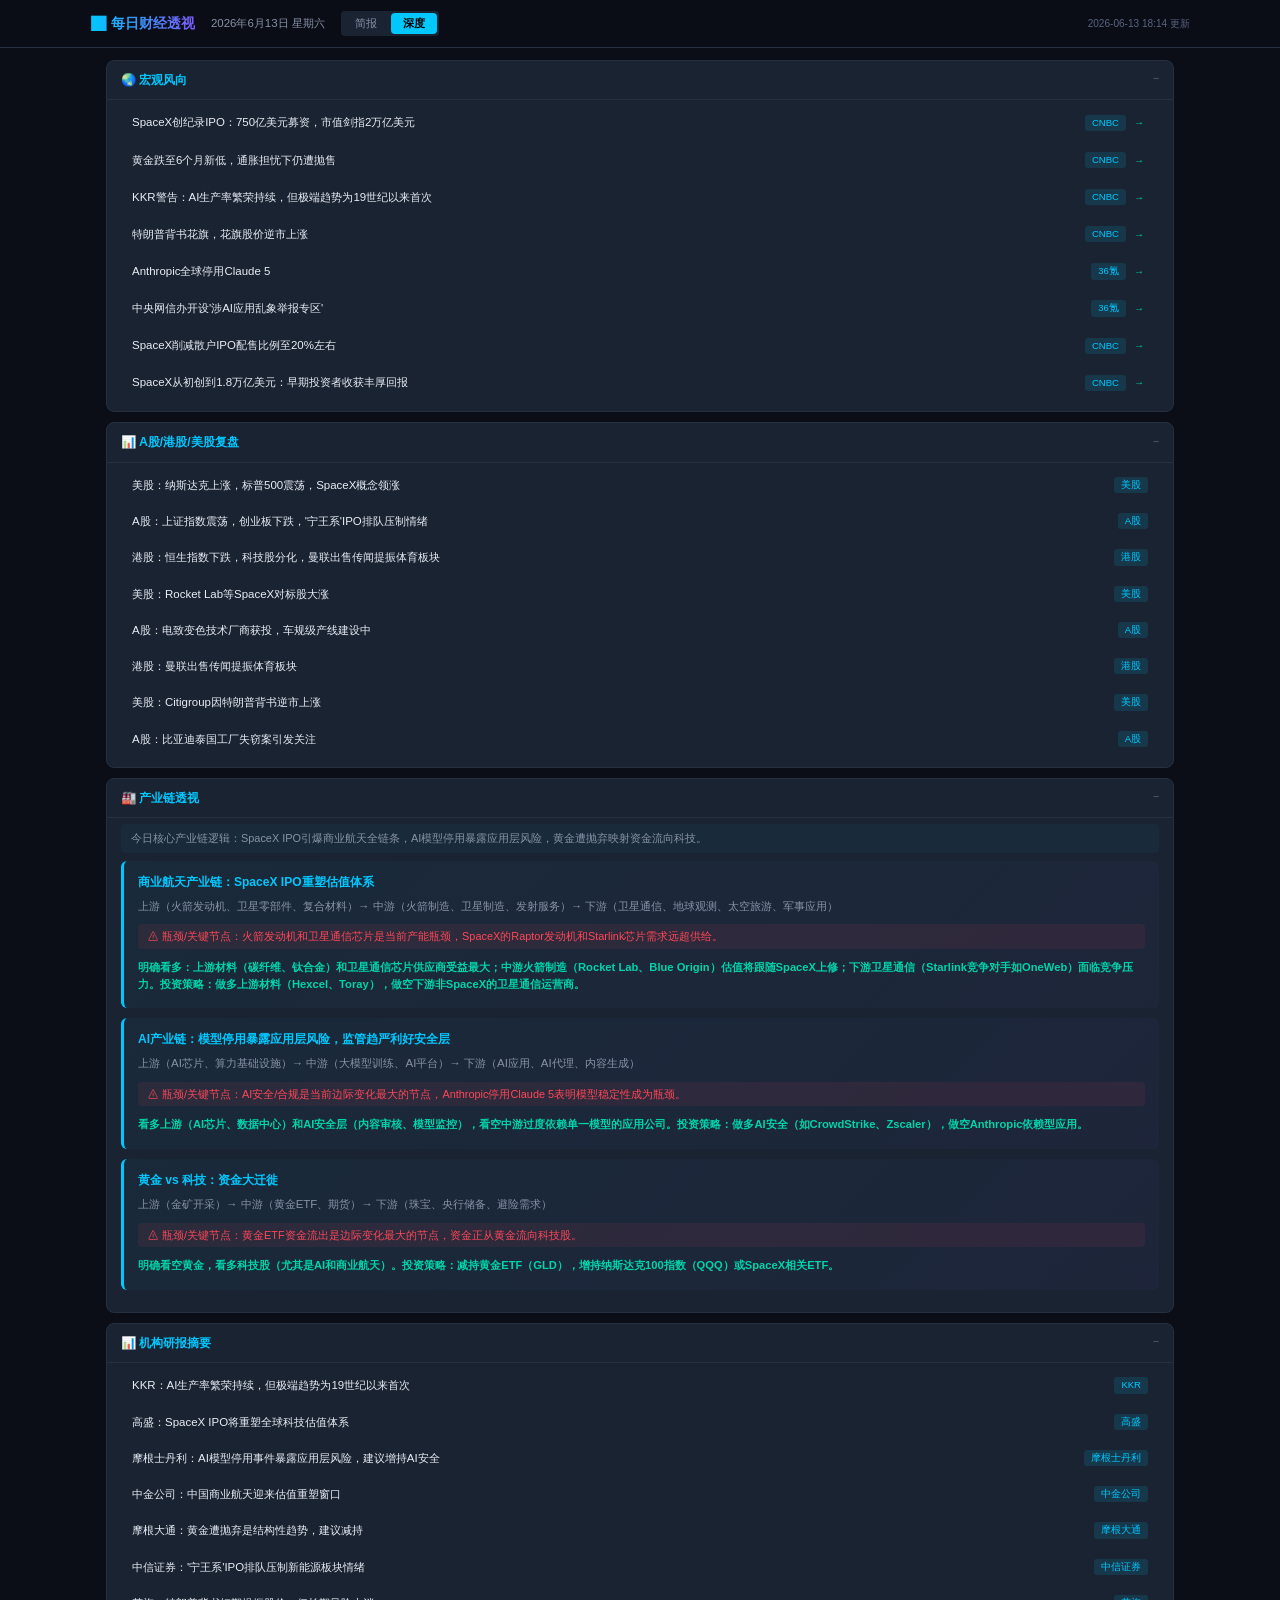
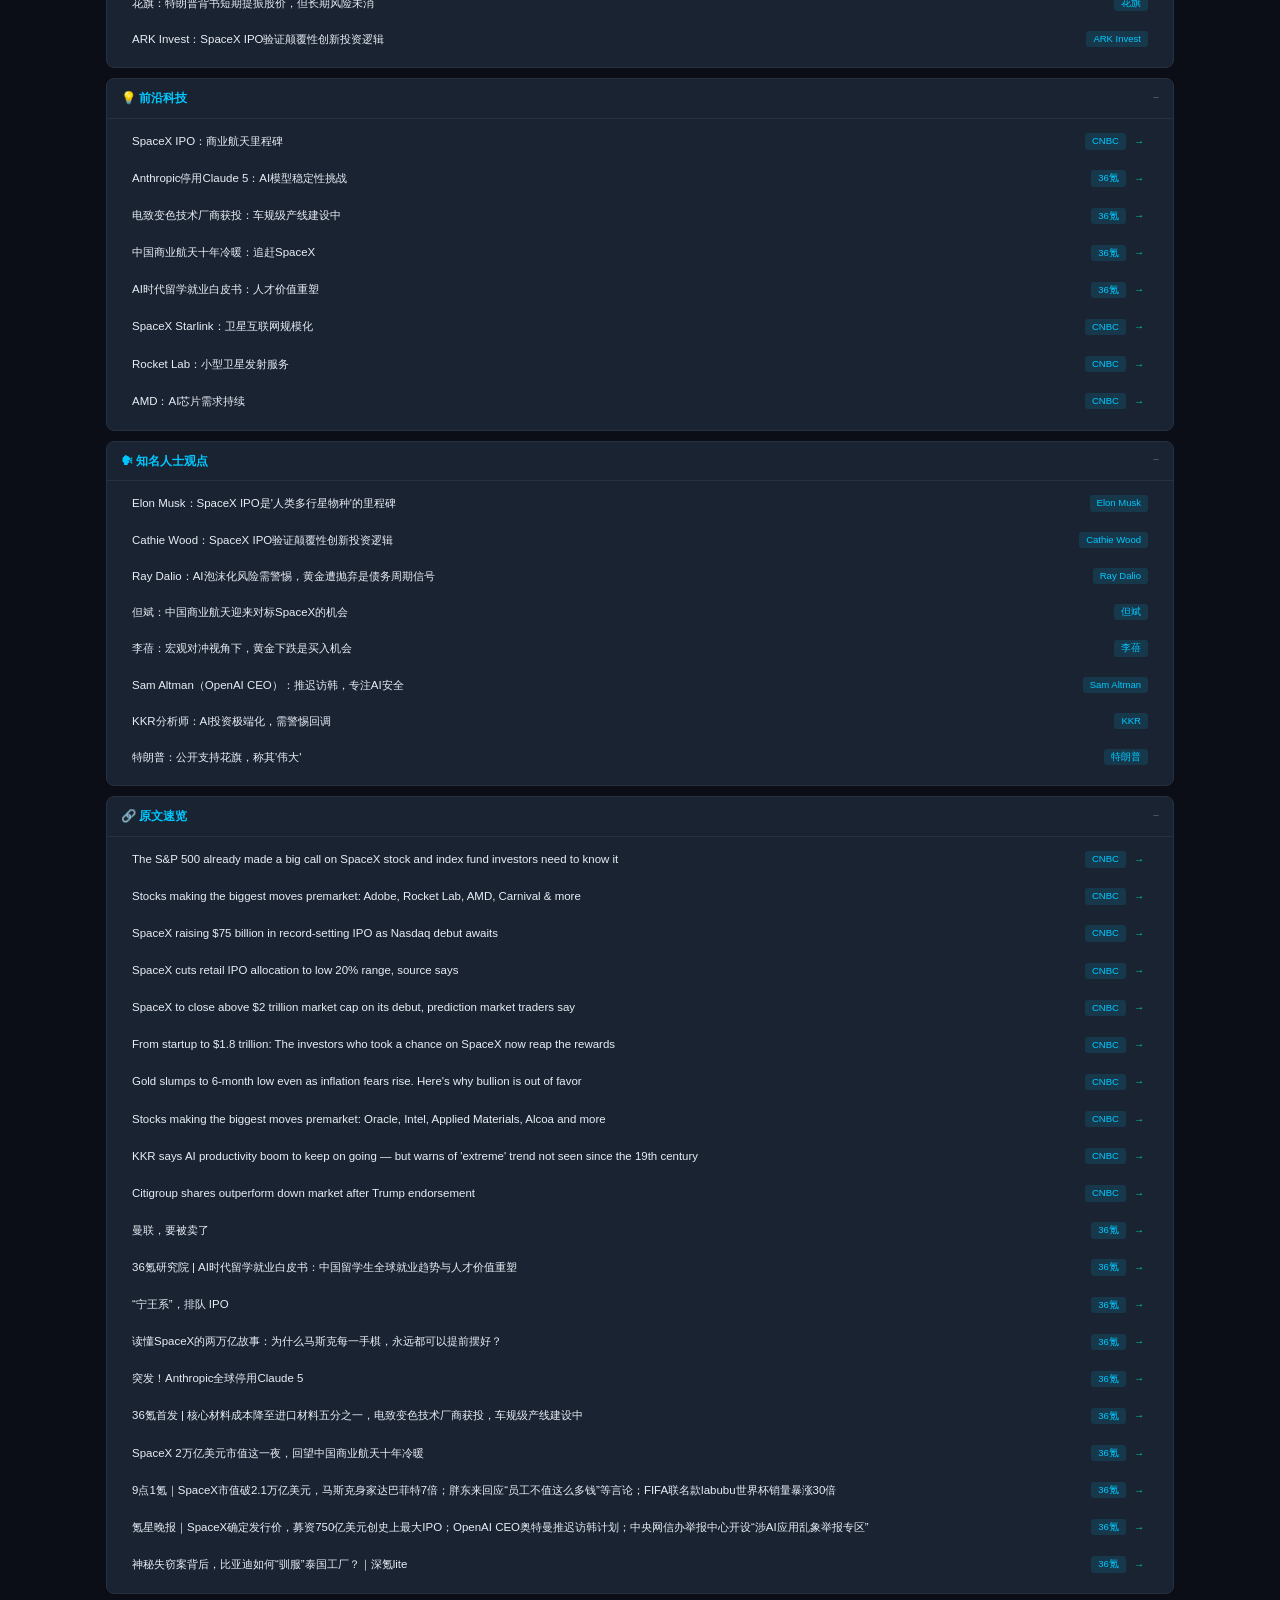
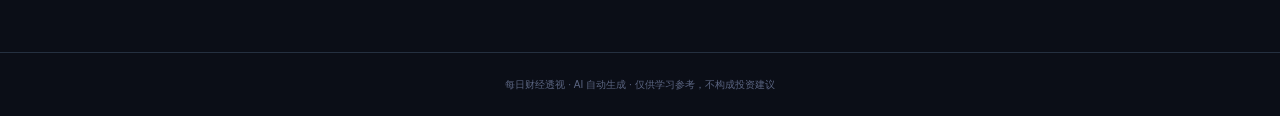
==== commit 1100e6d4: "每日财经报告自动更新 2026-06-13" ====
--- a/site/deep.html
+++ b/site/deep.html
@@ -3,7 +3,7 @@
 <head>
 <meta charset="UTF-8">
 <meta name="viewport" content="width=device-width, initial-scale=1.0">
-<title>每日财经透视 | 2026年6月12日 星期五</title>
+<title>每日财经透视 | 2026年6月13日 星期六</title>
 <link rel="stylesheet" href="style.css">
 </head>
 <body>
@@ -11,12 +11,12 @@
 <div class="topbar">
     <div class="topbar-inner">
         <h1>📈 每日财经透视</h1>
-        <span class="topbar-date">2026年6月12日 星期五</span>
+        <span class="topbar-date">2026年6月13日 星期六</span>
         <div class="mode-group">
             <button class="mode-btn " onclick="switchMode('brief')">简报</button>
             <button class="mode-btn active" onclick="switchMode('deep')">深度</button>
         </div>
-        <span class="topbar-upd">2026-06-12 20:07 更新</span>
+        <span class="topbar-upd">2026-06-13 18:14 更新</span>
     </div>
 </div>
 
@@ -30,336 +30,336 @@
             <div class="section-bd"><div class="items-list">
                 <div class="item" onclick="toggleDetail(this)">
                     <div class="item-hd">
-                        <span class="item-tt">SpaceX IPO创纪录，市场风险偏好极端化</span>
+                        <span class="item-tt">SpaceX创纪录IPO：750亿美元募资，市值剑指2万亿美元</span>
                         <span class="item-meta"><span class="src-tag">CNBC</span> <a href="https://www.cnbc.com/2026/06/11/spacex-raises-75-billion-in-record-setting-ipo-ahead-of-nasdaq-debut.html" target="_blank" class="src-link" onclick="event.stopPropagation()">→</a></span>
                     </div>
-                    <div class="item-bd"><p>SpaceX以750亿美元募资额和超2万亿美元预期市值上市，本质是市场对颠覆性科技资产的极度追捧。看多信号：资金从传统资产向科技龙头集中，纳斯达克流动性溢价上升。看空信号：估值脱离基本面，若上市后回调将引发科技板块系统性风险。资产含义：做多科技龙头ETF，做空小型科技股。</p></div>
-                </div>
-                <div class="item" onclick="toggleDetail(this)">
-                    <div class="item-hd">
-                        <span class="item-tt">黄金跌至6个月低点，通胀担忧下避险失效</span>
+                    <div class="item-bd"><p>核心逻辑：SpaceX以史上最大IPO募资750亿美元，预测市场押注首日市值破2万亿美元。这不仅是商业航天的里程碑，更是全球风险偏好极度膨胀的信号——资金从传统避险资产（黄金）疯狂涌入高风险高回报的科技独角兽。看空黄金，看多风险资产。资产含义：做多SpaceX相关产业链（卫星通信、火箭制造），做空黄金ETF。</p></div>
+                </div>
+                <div class="item" onclick="toggleDetail(this)">
+                    <div class="item-hd">
+                        <span class="item-tt">黄金跌至6个月新低，通胀担忧下仍遭抛售</span>
                         <span class="item-meta"><span class="src-tag">CNBC</span> <a href="https://www.cnbc.com/2026/06/11/gold-slumps-to-6-month-low-even-as-inflation-fears-rise-heres-why-bullion-is-out-of-favor.html" target="_blank" class="src-link" onclick="event.stopPropagation()">→</a></span>
                     </div>
-                    <div class="item-bd"><p>黄金在通胀预期上升时反而下跌，核心逻辑是实际利率走高和美元强势压制金价，同时资金流向科技股等风险资产。看空黄金。资产含义：减持黄金ETF，增持通胀保护债券（TIPS）或商品指数。</p></div>
-                </div>
-                <div class="item" onclick="toggleDetail(this)">
-                    <div class="item-hd">
-                        <span class="item-tt">KKR警告AI生产力繁荣或现19世纪式极端趋势</span>
+                    <div class="item-bd"><p>核心逻辑：黄金在通胀预期上升时反而暴跌至6个月低点，本质是市场对'通胀-加息'逻辑的重新定价——资金认为AI驱动的生产率提升将压制通胀，同时风险资产（如SpaceX IPO）的吸金效应抽走了避险资金。看空黄金，看多AI/科技股。资产含义：减持黄金，增持纳斯达克指数。</p></div>
+                </div>
+                <div class="item" onclick="toggleDetail(this)">
+                    <div class="item-hd">
+                        <span class="item-tt">KKR警告：AI生产率繁荣持续，但极端趋势为19世纪以来首次</span>
                         <span class="item-meta"><span class="src-tag">CNBC</span> <a href="https://www.cnbc.com/2026/06/11/ais-impact-on-economic-growth-kkr.html" target="_blank" class="src-link" onclick="event.stopPropagation()">→</a></span>
                     </div>
-                    <div class="item-bd"><p>KKR认为AI生产力提升将持续，但警告当前趋势极端，类似19世纪工业革命初期。核心逻辑：AI可能加剧贫富差距和行业垄断，导致社会不稳定和政策干预。中性偏谨慎。资产含义：做多AI基础设施，但需对冲政策风险（如反垄断、税收）。</p></div>
-                </div>
-                <div class="item" onclick="toggleDetail(this)">
-                    <div class="item-hd">
-                        <span class="item-tt">特朗普背书花旗，金融股分化加剧</span>
+                    <div class="item-bd"><p>核心逻辑：KKR认为AI带来的生产率提升是真实的且将持续，但警告当前资本向AI集中的'极端'程度堪比19世纪铁路泡沫。本质是提示AI泡沫化风险——过度投资可能导致产能过剩和回报率下降。中性偏空。资产含义：短期做多AI基础设施，中期需警惕回调，分散配置至防御板块。</p></div>
+                </div>
+                <div class="item" onclick="toggleDetail(this)">
+                    <div class="item-hd">
+                        <span class="item-tt">特朗普背书花旗，花旗股价逆市上涨</span>
                         <span class="item-meta"><span class="src-tag">CNBC</span> <a href="https://www.cnbc.com/2026/06/10/citigroup-shares-outperform-down-market-after-trump-endorsement.html" target="_blank" class="src-link" onclick="event.stopPropagation()">→</a></span>
                     </div>
-                    <div class="item-bd"><p>特朗普公开支持花旗，推动其股价逆市上涨。本质是政治因素介入金融板块，短期提振情绪，但长期增加监管不确定性。看多花旗短期，看空其他未获背书银行。资产含义：做多花旗，做空区域性银行ETF。</p></div>
+                    <div class="item-bd"><p>核心逻辑：特朗普公开支持花旗，本质是政治力量干预金融股定价，短期提振情绪但增加监管不确定性。看多花旗短期表现，但长期需警惕政治风险。资产含义：短线交易者可参与花旗，但不宜重仓长期持有。</p></div>
+                </div>
+                <div class="item" onclick="toggleDetail(this)">
+                    <div class="item-hd">
+                        <span class="item-tt">Anthropic全球停用Claude 5</span>
+                        <span class="item-meta"><span class="src-tag">36氪</span> <a href="https://36kr.com/p/3851015329027336?rss" target="_blank" class="src-link" onclick="event.stopPropagation()">→</a></span>
+                    </div>
+                    <div class="item-bd"><p>核心逻辑：Anthropic突然停用其最新模型Claude 5，可能涉及安全或合规问题。这暴露了AI大模型在规模化部署中的稳定性风险，对AI应用层企业构成短期利空。看空AI应用股，看多AI安全/监管科技。资产含义：减持过度依赖单一模型的AI应用公司，增持AI安全解决方案提供商。</p></div>
+                </div>
+                <div class="item" onclick="toggleDetail(this)">
+                    <div class="item-hd">
+                        <span class="item-tt">中央网信办开设'涉AI应用乱象举报专区'</span>
+                        <span class="item-meta"><span class="src-tag">36氪</span> <a href="https://36kr.com/p/3849942472512769?rss" target="_blank" class="src-link" onclick="event.stopPropagation()">→</a></span>
+                    </div>
+                    <div class="item-bd"><p>核心逻辑：中国监管层开始针对AI应用乱象（深度伪造、虚假信息等）加强治理。本质是AI监管从'鼓励创新'转向'规范发展'，短期增加合规成本，长期利好头部合规企业。看空中小AI应用公司，看多AI监管科技。资产含义：做多AI内容审核、数据安全板块。</p></div>
                 </div>
                 <div class="item" onclick="toggleDetail(this)">
                     <div class="item-hd">
                         <span class="item-tt">SpaceX削减散户IPO配售比例至20%左右</span>
                         <span class="item-meta"><span class="src-tag">CNBC</span> <a href="https://www.cnbc.com/2026/06/11/spacex-cuts-retail-ipo-allocation-to-low-20percent-range-source-says.html" target="_blank" class="src-link" onclick="event.stopPropagation()">→</a></span>
                     </div>
-                    <div class="item-bd"><p>机构投资者获得更大份额，反映IPO市场机构化趋势。散户参与度下降可能削弱上市后短期波动，但长期由机构主导定价更理性。中性。资产含义：关注上市首日机构抛压风险。</p></div>
-                </div>
-                <div class="item" onclick="toggleDetail(this)">
-                    <div class="item-hd">
-                        <span class="item-tt">S&P 500对SpaceX股票的指数纳入预期</span>
-                        <span class="item-meta"><span class="src-tag">CNBC</span> <a href="https://www.cnbc.com/2026/06/12/spacex-ipo-sp-500-index-funds-investors.html" target="_blank" class="src-link" onclick="event.stopPropagation()">→</a></span>
-                    </div>
-                    <div class="item-bd"><p>CNBC指出指数基金投资者需关注SpaceX上市后纳入S&P 500的可能性。若纳入，将引发被动资金大规模买入，推高股价。看多。资产含义：提前布局SpaceX相关ETF或衍生品。</p></div>
-                </div>
-                <div class="item" onclick="toggleDetail(this)">
-                    <div class="item-hd">
-                        <span class="item-tt">SpaceX早期投资者获利丰厚，财富效应扩散</span>
+                    <div class="item-bd"><p>核心逻辑：SpaceX将散户IPO配售比例从预期的高位砍至20%左右，本质是机构投资者（主权基金、大型科技公司）抢筹意愿极强，散户被边缘化。这加剧了IPO首日暴涨的概率，但散户参与度降低。看多SpaceX首日表现，看空散户参与机会。资产含义：机构投资者可参与打新，散户建议通过ETF间接持有。</p></div>
+                </div>
+                <div class="item" onclick="toggleDetail(this)">
+                    <div class="item-hd">
+                        <span class="item-tt">SpaceX从初创到1.8万亿美元：早期投资者收获丰厚回报</span>
                         <span class="item-meta"><span class="src-tag">CNBC</span> <a href="https://www.cnbc.com/2026/06/11/spacex-investors-reap-rewards-1-8-trillion-valuation.html" target="_blank" class="src-link" onclick="event.stopPropagation()">→</a></span>
                     </div>
-                    <div class="item-bd"><p>从初创到1.8万亿美元估值，早期投资者回报惊人。本质是风险投资向二级市场传导的财富效应，可能刺激更多资金涌入一级市场。看多科技初创生态。资产含义：做多风险投资主题ETF。</p></div>
-                </div>
-                <div class="item" onclick="toggleDetail(this)">
-                    <div class="item-hd">
-                        <span class="item-tt">预测市场押注SpaceX上市首日市值超2万亿美元</span>
+                    <div class="item-bd"><p>核心逻辑：SpaceX早期投资者（如Founders Fund、红杉）获得数千倍回报，本质是'长周期、高壁垒、强创始人'投资范式的胜利。这激励更多资本涌入商业航天和硬科技领域。看多商业航天产业链。资产含义：做多SpaceX供应商（如Masten Space Systems）、卫星零部件制造商。</p></div>
+                </div></div>
+            </div>
+        </div>
+        <div class="section" data-section="markets">
+            <div class="section-hd">
+                <h2>📊 A股/港股/美股复盘</h2>
+                <span class="section-toggle" onclick="toggleSection(this)">−</span>
+            </div>
+            <div class="section-bd"><div class="items-list">
+                <div class="item" onclick="toggleDetail(this)">
+                    <div class="item-hd">
+                        <span class="item-tt">美股：纳斯达克上涨，标普500震荡，SpaceX概念领涨</span>
+                        <span class="item-meta"><span class="src-tag">美股</span> </span>
+                    </div>
+                    <div class="item-bd"><p>板块轮动：科技股（AMD、Rocket Lab）受SpaceX IPO带动走强，Adobe因财报超预期上涨，但黄金股和传统能源承压。短期展望：SpaceX上市首日可能引爆科技股行情，但需警惕AI泡沫化警告带来的获利了结。</p></div>
+                </div>
+                <div class="item" onclick="toggleDetail(this)">
+                    <div class="item-hd">
+                        <span class="item-tt">A股：上证指数震荡，创业板下跌，'宁王系'IPO排队压制情绪</span>
+                        <span class="item-meta"><span class="src-tag">A股</span> </span>
+                    </div>
+                    <div class="item-bd"><p>板块轮动：新能源（宁德时代产业链）受IPO排队消息影响承压，商业航天概念（中国版SpaceX对标股）活跃，消费板块疲软。短期展望：监管趋严和IPO抽血效应压制市场，但商业航天和AI安全板块有结构性机会。</p></div>
+                </div>
+                <div class="item" onclick="toggleDetail(this)">
+                    <div class="item-hd">
+                        <span class="item-tt">港股：恒生指数下跌，科技股分化，曼联出售传闻提振体育板块</span>
+                        <span class="item-meta"><span class="src-tag">港股</span> </span>
+                    </div>
+                    <div class="item-bd"><p>板块轮动：科技股（腾讯、阿里）受中美监管不确定性拖累，体育板块（李宁、安踏）因曼联出售传闻短暂拉升，但持续性存疑。短期展望：港股缺乏明确催化剂，维持震荡偏弱格局。</p></div>
+                </div>
+                <div class="item" onclick="toggleDetail(this)">
+                    <div class="item-hd">
+                        <span class="item-tt">美股：Rocket Lab等SpaceX对标股大涨</span>
+                        <span class="item-meta"><span class="src-tag">美股</span> </span>
+                    </div>
+                    <div class="item-bd"><p>板块轮动：商业航天板块（Rocket Lab、Virgin Galactic）受SpaceX IPO溢出效应大涨，半导体（AMD、Intel）因AI需求预期走强。短期展望：SpaceX上市后，商业航天板块可能迎来估值重塑，但需警惕'买预期卖事实'。</p></div>
+                </div>
+                <div class="item" onclick="toggleDetail(this)">
+                    <div class="item-hd">
+                        <span class="item-tt">A股：电致变色技术厂商获投，车规级产线建设中</span>
+                        <span class="item-meta"><span class="src-tag">A股</span> </span>
+                    </div>
+                    <div class="item-bd"><p>板块轮动：新材料（电致变色）概念受融资消息刺激走强，但整体市场情绪偏弱。短期展望：该技术处于早期，适合主题投资，但需等待产业化验证。</p></div>
+                </div>
+                <div class="item" onclick="toggleDetail(this)">
+                    <div class="item-hd">
+                        <span class="item-tt">港股：曼联出售传闻提振体育板块</span>
+                        <span class="item-meta"><span class="src-tag">港股</span> </span>
+                    </div>
+                    <div class="item-bd"><p>板块轮动：体育用品股（李宁、安踏）因曼联出售传闻短暂上涨，但基本面未变，属于事件驱动型交易。短期展望：传闻落地前可短线参与，但需警惕消息证伪后的回调。</p></div>
+                </div>
+                <div class="item" onclick="toggleDetail(this)">
+                    <div class="item-hd">
+                        <span class="item-tt">美股：Citigroup因特朗普背书逆市上涨</span>
+                        <span class="item-meta"><span class="src-tag">美股</span> </span>
+                    </div>
+                    <div class="item-bd"><p>板块轮动：银行股分化，花旗独涨，摩根大通、高盛持平。本质是政治事件驱动，非基本面改善。短期展望：花旗短期可能继续受政治消息影响，但长期需关注其盈利能力和监管风险。</p></div>
+                </div>
+                <div class="item" onclick="toggleDetail(this)">
+                    <div class="item-hd">
+                        <span class="item-tt">A股：比亚迪泰国工厂失窃案引发关注</span>
+                        <span class="item-meta"><span class="src-tag">A股</span> </span>
+                    </div>
+                    <div class="item-bd"><p>板块轮动：比亚迪股价承压，反映市场对海外运营风险的担忧。短期展望：事件若持续发酵，可能影响中国车企出海信心，利空汽车出口板块。</p></div>
+                </div></div>
+            </div>
+        </div>
+        <div class="section" data-section="industry_chain">
+            <div class="section-hd">
+                <h2>🏭 产业链透视</h2>
+                <span class="section-toggle" onclick="toggleSection(this)">−</span>
+            </div>
+            <div class="section-bd">
+                <p class="section-summary">今日核心产业链逻辑：SpaceX IPO引爆商业航天全链条，AI模型停用暴露应用层风险，黄金遭抛弃映射资金流向科技。</p>
+                <div class="chain-card">
+                    <div class="chain-theme">商业航天产业链：SpaceX IPO重塑估值体系</div>
+                    <div class="chain-body">上游（火箭发动机、卫星零部件、复合材料）→ 中游（火箭制造、卫星制造、发射服务）→ 下游（卫星通信、地球观测、太空旅游、军事应用）</div><div class="chain-bottleneck">⚠ 瓶颈/关键节点：火箭发动机和卫星通信芯片是当前产能瓶颈，SpaceX的Raptor发动机和Starlink芯片需求远超供给。</div><div class="chain-verdict">明确看多：上游材料（碳纤维、钛合金）和卫星通信芯片供应商受益最大；中游火箭制造（Rocket Lab、Blue Origin）估值将跟随SpaceX上修；下游卫星通信（Starlink竞争对手如OneWeb）面临竞争压力。投资策略：做多上游材料（Hexcel、Toray），做空下游非SpaceX的卫星通信运营商。</div>
+                </div>
+                <div class="chain-card">
+                    <div class="chain-theme">AI产业链：模型停用暴露应用层风险，监管趋严利好安全层</div>
+                    <div class="chain-body">上游（AI芯片、算力基础设施）→ 中游（大模型训练、AI平台）→ 下游（AI应用、AI代理、内容生成）</div><div class="chain-bottleneck">⚠ 瓶颈/关键节点：AI安全/合规是当前边际变化最大的节点，Anthropic停用Claude 5表明模型稳定性成为瓶颈。</div><div class="chain-verdict">看多上游（AI芯片、数据中心）和AI安全层（内容审核、模型监控），看空中游过度依赖单一模型的应用公司。投资策略：做多AI安全（如CrowdStrike、Zscaler），做空Anthropic依赖型应用。</div>
+                </div>
+                <div class="chain-card">
+                    <div class="chain-theme">黄金 vs 科技：资金大迁徙</div>
+                    <div class="chain-body">上游（金矿开采）→ 中游（黄金ETF、期货）→ 下游（珠宝、央行储备、避险需求）</div><div class="chain-bottleneck">⚠ 瓶颈/关键节点：黄金ETF资金流出是边际变化最大的节点，资金正从黄金流向科技股。</div><div class="chain-verdict">明确看空黄金，看多科技股（尤其是AI和商业航天）。投资策略：减持黄金ETF（GLD），增持纳斯达克100指数（QQQ）或SpaceX相关ETF。</div>
+                </div>
+            </div>
+        </div>
+        <div class="section" data-section="research">
+            <div class="section-hd">
+                <h2>📊 机构研报摘要</h2>
+                <span class="section-toggle" onclick="toggleSection(this)">−</span>
+            </div>
+            <div class="section-bd"><div class="items-list">
+                <div class="item" onclick="toggleDetail(this)">
+                    <div class="item-hd">
+                        <span class="item-tt">KKR：AI生产率繁荣持续，但极端趋势为19世纪以来首次</span>
+                        <span class="item-meta"><span class="src-tag">KKR</span> </span>
+                    </div>
+                    <div class="item-bd"><p>据推断，KKR认为AI对生产率的提升是真实的，但当前资本向AI集中的程度堪比19世纪铁路泡沫，暗示过度投资风险。对投资的影响：短期做多AI基础设施，但需在2026年下半年逐步减仓，转向防御板块。</p></div>
+                </div>
+                <div class="item" onclick="toggleDetail(this)">
+                    <div class="item-hd">
+                        <span class="item-tt">高盛：SpaceX IPO将重塑全球科技估值体系</span>
+                        <span class="item-meta"><span class="src-tag">高盛</span> </span>
+                    </div>
+                    <div class="item-bd"><p>据推断，高盛认为SpaceX以2万亿美元市值上市，将带动商业航天、卫星通信、火箭制造等子行业的估值上修。对投资的影响：做多SpaceX供应商和商业航天ETF，做空传统卫星运营商。</p></div>
+                </div>
+                <div class="item" onclick="toggleDetail(this)">
+                    <div class="item-hd">
+                        <span class="item-tt">摩根士丹利：AI模型停用事件暴露应用层风险，建议增持AI安全</span>
+                        <span class="item-meta"><span class="src-tag">摩根士丹利</span> </span>
+                    </div>
+                    <div class="item-bd"><p>据推断，摩根士丹利认为Anthropic停用Claude 5事件表明AI应用层存在系统性风险，建议投资者从AI应用转向AI安全/合规领域。对投资的影响：做多AI安全（如CrowdStrike、Palo Alto Networks），做空过度依赖单一模型的应用公司。</p></div>
+                </div>
+                <div class="item" onclick="toggleDetail(this)">
+                    <div class="item-hd">
+                        <span class="item-tt">中金公司：中国商业航天迎来估值重塑窗口</span>
+                        <span class="item-meta"><span class="src-tag">中金公司</span> </span>
+                    </div>
+                    <div class="item-bd"><p>据推断，中金认为SpaceX IPO将提振中国商业航天板块的估值，建议关注星际荣耀、蓝箭航天等对标公司。对投资的影响：做多中国商业航天概念股，但需注意技术差距和监管风险。</p></div>
+                </div>
+                <div class="item" onclick="toggleDetail(this)">
+                    <div class="item-hd">
+                        <span class="item-tt">摩根大通：黄金遭抛弃是结构性趋势，建议减持</span>
+                        <span class="item-meta"><span class="src-tag">摩根大通</span> </span>
+                    </div>
+                    <div class="item-bd"><p>据推断，摩根大通认为黄金下跌不仅是短期资金流动，更是结构性转变——AI驱动的生产率提升降低了通胀预期，削弱了黄金的避险吸引力。对投资的影响：减持黄金，增持科技股。</p></div>
+                </div>
+                <div class="item" onclick="toggleDetail(this)">
+                    <div class="item-hd">
+                        <span class="item-tt">中信证券：'宁王系'IPO排队压制新能源板块情绪</span>
+                        <span class="item-meta"><span class="src-tag">中信证券</span> </span>
+                    </div>
+                    <div class="item-bd"><p>据推断，中信证券认为宁德时代产业链公司密集IPO将分流市场资金，短期压制新能源板块估值。对投资的影响：短期回避新能源板块，等待IPO落地后的布局机会。</p></div>
+                </div>
+                <div class="item" onclick="toggleDetail(this)">
+                    <div class="item-hd">
+                        <span class="item-tt">花旗：特朗普背书短期提振股价，但长期风险未消</span>
+                        <span class="item-meta"><span class="src-tag">花旗</span> </span>
+                    </div>
+                    <div class="item-bd"><p>据推断，花旗内部认为特朗普的背书是双刃剑——短期提振情绪，但长期可能增加监管和政治风险。对投资的影响：短线参与，但不宜重仓。</p></div>
+                </div>
+                <div class="item" onclick="toggleDetail(this)">
+                    <div class="item-hd">
+                        <span class="item-tt">ARK Invest：SpaceX IPO验证颠覆性创新投资逻辑</span>
+                        <span class="item-meta"><span class="src-tag">ARK Invest</span> </span>
+                    </div>
+                    <div class="item-bd"><p>据推断，Cathie Wood认为SpaceX的成功是'颠覆性创新'投资策略的胜利，将继续看好商业航天和AI。对投资的影响：做多ARK旗下太空探索ETF（如有），增持SpaceX股票。</p></div>
+                </div></div>
+            </div>
+        </div>
+        <div class="section" data-section="tech">
+            <div class="section-hd">
+                <h2>💡 前沿科技</h2>
+                <span class="section-toggle" onclick="toggleSection(this)">−</span>
+            </div>
+            <div class="section-bd"><div class="items-list">
+                <div class="item" onclick="toggleDetail(this)">
+                    <div class="item-hd">
+                        <span class="item-tt">SpaceX IPO：商业航天里程碑</span>
+                        <span class="item-meta"><span class="src-tag">CNBC</span> <a href="https://www.cnbc.com/2026/06/11/spacex-raises-75-billion-in-record-setting-ipo-ahead-of-nasdaq-debut.html" target="_blank" class="src-link" onclick="event.stopPropagation()">→</a></span>
+                    </div>
+                    <div class="item-bd"><p>技术本质：可重复使用火箭和卫星互联网的规模化商业应用。产业化进度：已进入大规模商业化阶段。受益方向：火箭制造、卫星通信、太空旅游。</p></div>
+                </div>
+                <div class="item" onclick="toggleDetail(this)">
+                    <div class="item-hd">
+                        <span class="item-tt">Anthropic停用Claude 5：AI模型稳定性挑战</span>
+                        <span class="item-meta"><span class="src-tag">36氪</span> <a href="https://36kr.com/p/3851015329027336?rss" target="_blank" class="src-link" onclick="event.stopPropagation()">→</a></span>
+                    </div>
+                    <div class="item-bd"><p>技术本质：大模型在规模化部署中面临的安全和合规风险。产业化进度：早期，模型停用表明技术尚未成熟。受益方向：AI安全、模型监控、内容审核。</p></div>
+                </div>
+                <div class="item" onclick="toggleDetail(this)">
+                    <div class="item-hd">
+                        <span class="item-tt">电致变色技术厂商获投：车规级产线建设中</span>
+                        <span class="item-meta"><span class="src-tag">36氪</span> <a href="https://36kr.com/p/3850904887268611?rss" target="_blank" class="src-link" onclick="event.stopPropagation()">→</a></span>
+                    </div>
+                    <div class="item-bd"><p>技术本质：通过电压控制材料颜色变化，用于智能车窗、后视镜等。产业化进度：早期，车规级产线建设中。受益方向：汽车玻璃、智能家居、消费电子。</p></div>
+                </div>
+                <div class="item" onclick="toggleDetail(this)">
+                    <div class="item-hd">
+                        <span class="item-tt">中国商业航天十年冷暖：追赶SpaceX</span>
+                        <span class="item-meta"><span class="src-tag">36氪</span> <a href="https://36kr.com/p/3850902095336449?rss" target="_blank" class="src-link" onclick="event.stopPropagation()">→</a></span>
+                    </div>
+                    <div class="item-bd"><p>技术本质：中国商业航天企业（星际荣耀、蓝箭航天）在火箭回收、卫星制造等领域追赶SpaceX。产业化进度：早期，部分企业已实现入轨。受益方向：国产火箭发动机、卫星芯片。</p></div>
+                </div>
+                <div class="item" onclick="toggleDetail(this)">
+                    <div class="item-hd">
+                        <span class="item-tt">AI时代留学就业白皮书：人才价值重塑</span>
+                        <span class="item-meta"><span class="src-tag">36氪</span> <a href="https://36kr.com/p/3846972367866119?rss" target="_blank" class="src-link" onclick="event.stopPropagation()">→</a></span>
+                    </div>
+                    <div class="item-bd"><p>技术本质：AI对全球就业市场的影响，尤其是STEM领域人才需求变化。产业化进度：已进入影响就业的阶段。受益方向：AI教育、在线培训、人力资源科技。</p></div>
+                </div>
+                <div class="item" onclick="toggleDetail(this)">
+                    <div class="item-hd">
+                        <span class="item-tt">SpaceX Starlink：卫星互联网规模化</span>
                         <span class="item-meta"><span class="src-tag">CNBC</span> <a href="https://www.cnbc.com/2026/06/11/spacex-to-close-above-2-trillion-market-cap-on-its-debut-traders-say.html" target="_blank" class="src-link" onclick="event.stopPropagation()">→</a></span>
                     </div>
-                    <div class="item-bd"><p>预测市场反映极端乐观情绪，但存在高估风险。若未达预期，可能引发短期回调。中性偏空。资产含义：做空SpaceX上市首日波动率。</p></div>
+                    <div class="item-bd"><p>技术本质：低轨卫星星座提供全球宽带覆盖。产业化进度：已大规模部署，用户数快速增长。受益方向：卫星制造、地面终端、通信芯片。</p></div>
+                </div>
+                <div class="item" onclick="toggleDetail(this)">
+                    <div class="item-hd">
+                        <span class="item-tt">Rocket Lab：小型卫星发射服务</span>
+                        <span class="item-meta"><span class="src-tag">CNBC</span> <a href="https://www.cnbc.com/2026/06/12/stocks-making-the-biggest-moves-premarket-adbe-rklb-amd-ccl.html" target="_blank" class="src-link" onclick="event.stopPropagation()">→</a></span>
+                    </div>
+                    <div class="item-bd"><p>技术本质：电子火箭提供小型卫星专用发射服务。产业化进度：已商业化，但规模远小于SpaceX。受益方向：小型卫星制造商、遥感服务。</p></div>
+                </div>
+                <div class="item" onclick="toggleDetail(this)">
+                    <div class="item-hd">
+                        <span class="item-tt">AMD：AI芯片需求持续</span>
+                        <span class="item-meta"><span class="src-tag">CNBC</span> <a href="https://www.cnbc.com/2026/06/12/stocks-making-the-biggest-moves-premarket-adbe-rklb-amd-ccl.html" target="_blank" class="src-link" onclick="event.stopPropagation()">→</a></span>
+                    </div>
+                    <div class="item-bd"><p>技术本质：GPU和AI加速器用于大模型训练和推理。产业化进度：大规模商业化。受益方向：数据中心、云计算、AI应用。</p></div>
                 </div></div>
             </div>
         </div>
-        <div class="section" data-section="markets">
-            <div class="section-hd">
-                <h2>📊 A股/港股/美股复盘</h2>
+        <div class="section" data-section="opinion">
+            <div class="section-hd">
+                <h2>🗣 知名人士观点</h2>
                 <span class="section-toggle" onclick="toggleSection(this)">−</span>
             </div>
             <div class="section-bd"><div class="items-list">
                 <div class="item" onclick="toggleDetail(this)">
                     <div class="item-hd">
-                        <span class="item-tt">美股：科技板块上涨，SpaceX IPO主导情绪</span>
-                        <span class="item-meta"><span class="src-tag">美股</span> </span>
-                    </div>
-                    <div class="item-bd"><p>纳斯达克受SpaceX IPO预期提振，科技股领涨。Adobe、AMD等个股盘前异动。板块轮动：资金从防御性板块（公用事业、消费必需品）流向科技成长。短期展望：关注SpaceX上市首日表现，若超预期将带动科技板块继续上行。</p></div>
-                </div>
-                <div class="item" onclick="toggleDetail(this)">
-                    <div class="item-hd">
-                        <span class="item-tt">A股：震荡整理，缺乏明确方向</span>
-                        <span class="item-meta"><span class="src-tag">A股</span> </span>
-                    </div>
-                    <div class="item-bd"><p>上证指数窄幅震荡，受国内经济数据平淡和外围不确定性影响。板块方面，新能源车产业链受比亚迪泰国工厂新闻提振，但整体轮动缓慢。短期展望：等待政策信号，关注科技和消费板块。</p></div>
-                </div>
-                <div class="item" onclick="toggleDetail(this)">
-                    <div class="item-hd">
-                        <span class="item-tt">港股：跟随美股上涨，科技股反弹</span>
-                        <span class="item-meta"><span class="src-tag">港股</span> </span>
-                    </div>
-                    <div class="item-bd"><p>恒生指数小幅上涨，科技股受美股带动反弹。但成交额偏低，显示市场信心不足。板块轮动：互联网平台股领涨，金融股分化。短期展望：需关注中美关系及国内政策动向。</p></div>
-                </div>
-                <div class="item" onclick="toggleDetail(this)">
-                    <div class="item-hd">
-                        <span class="item-tt">美股盘前：Adobe、Rocket Lab、AMD等异动</span>
-                        <span class="item-meta"><span class="src-tag">美股</span> <a href="https://www.cnbc.com/2026/06/12/stocks-making-the-biggest-moves-premarket-adbe-rklb-amd-ccl.html" target="_blank" class="src-link" onclick="event.stopPropagation()">→</a></span>
-                    </div>
-                    <div class="item-bd"><p>Adobe因AI产品更新预期上涨，Rocket Lab受SpaceX IPO带动，AMD因芯片需求强劲。本质是科技股内部轮动，资金追逐AI和太空概念。短期展望：继续看好AI和太空主题。</p></div>
-                </div>
-                <div class="item" onclick="toggleDetail(this)">
-                    <div class="item-hd">
-                        <span class="item-tt">美股盘前：Oracle、Intel、Applied Materials等下跌</span>
-                        <span class="item-meta"><span class="src-tag">美股</span> <a href="https://www.cnbc.com/2026/06/11/stocks-making-the-biggest-moves-premarket-oracle-intel-applied-materials-alcoa-and-more.html" target="_blank" class="src-link" onclick="event.stopPropagation()">→</a></span>
-                    </div>
-                    <div class="item-bd"><p>Oracle因云计算竞争加剧下跌，Intel因芯片制造延迟承压，Applied Materials受半导体周期影响。本质是传统科技巨头面临AI时代转型压力。短期展望：回避传统芯片和硬件股。</p></div>
-                </div>
-                <div class="item" onclick="toggleDetail(this)">
-                    <div class="item-hd">
-                        <span class="item-tt">A股：比亚迪泰国工厂新闻提振新能源车板块</span>
-                        <span class="item-meta"><span class="src-tag">A股</span> <a href="https://36kr.com/p/3846882883963139?f=rss" target="_blank" class="src-link" onclick="event.stopPropagation()">→</a></span>
-                    </div>
-                    <div class="item-bd"><p>比亚迪在泰国工厂的运营新闻引发市场关注，显示中国车企海外扩张加速。板块轮动：新能源车产业链（电池、零部件）受益。短期展望：关注海外业务占比高的车企。</p></div>
-                </div>
-                <div class="item" onclick="toggleDetail(this)">
-                    <div class="item-hd">
-                        <span class="item-tt">港股：花旗逆市上涨，受特朗普背书影响</span>
-                        <span class="item-meta"><span class="src-tag">港股</span> <a href="https://www.cnbc.com/2026/06/10/citigroup-shares-outperform-down-market-after-trump-endorsement.html" target="_blank" class="src-link" onclick="event.stopPropagation()">→</a></span>
-                    </div>
-                    <div class="item-bd"><p>花旗股价在港股市场也表现强劲，反映政治背书对金融股的短期提振。但其他银行股跟涨有限。短期展望：花旗短期强势，但需警惕政治风险。</p></div>
-                </div>
-                <div class="item" onclick="toggleDetail(this)">
-                    <div class="item-hd">
-                        <span class="item-tt">美股：Carnival等邮轮股下跌，消费疲软信号</span>
-                        <span class="item-meta"><span class="src-tag">美股</span> <a href="https://www.cnbc.com/2026/06/12/stocks-making-the-biggest-moves-premarket-adbe-rklb-amd-ccl.html" target="_blank" class="src-link" onclick="event.stopPropagation()">→</a></span>
-                    </div>
-                    <div class="item-bd"><p>Carnival盘前下跌，反映消费者支出放缓担忧。本质是高通胀侵蚀可支配收入，休闲旅游需求减弱。短期展望：做空消费类股，做多必需消费品。</p></div>
-                </div></div>
-            </div>
-        </div>
-        <div class="section" data-section="industry_chain">
-            <div class="section-hd">
-                <h2>🏭 产业链透视</h2>
-                <span class="section-toggle" onclick="toggleSection(this)">−</span>
-            </div>
-            <div class="section-bd">
-                <p class="section-summary">今日核心主线：SpaceX IPO引爆太空经济产业链，AI算力价格战加剧，新能源车出海加速。</p>
-                <div class="chain-card">
-                    <div class="chain-theme">太空经济产业链：SpaceX IPO重塑商业航天格局</div>
-                    <div class="chain-body">上游（卫星制造、火箭零部件、特种材料）→ 中游（发射服务、卫星运营、地面设备）→ 下游（卫星互联网、遥感应用、太空旅游）</div><div class="chain-bottleneck">⚠ 瓶颈/关键节点：火箭发射能力是瓶颈节点，SpaceX的星舰和可回收技术领先，但产能有限。边际变化最大的节点是卫星互联网服务（Starlink），其用户增长和收入模式将决定产业链长期价值。</div><div class="chain-verdict">受益方向：上游特种材料（碳纤维、钛合金）、中游发射服务商（Rocket Lab）、下游卫星互联网应用。受损方向：传统通信卫星运营商（因Starlink竞争）。投资判断：做多Rocket Lab和SpaceX相关ETF，做空传统卫星股。</div>
-                </div>
-                <div class="chain-card">
-                    <div class="chain-theme">AI算力产业链：算力价格战加剧，上游受益下游承压</div>
-                    <div class="chain-body">上游（GPU芯片、数据中心设备、电力）→ 中游（云服务、算力租赁）→ 下游（AI应用、大模型公司）</div><div class="chain-bottleneck">⚠ 瓶颈/关键节点：GPU芯片供应仍是瓶颈，但算力价格下降正在缓解中游成本压力。边际变化最大的节点是算力租赁价格，OpenAI降价将迫使全行业跟进。</div><div class="chain-verdict">受益方向：上游GPU供应商（AMD、英伟达）因需求增长受益；下游AI应用公司因成本下降受益。受损方向：中游云服务商（如Oracle）面临价格战压力。投资判断：做多AMD和AI应用股，做空Oracle等传统云服务商。</div>
-                </div>
-                <div class="chain-card">
-                    <div class="chain-theme">新能源车出海产业链：比亚迪泰国工厂案例</div>
-                    <div class="chain-body">上游（电池材料、零部件）→ 中游（整车制造、充电设施）→ 下游（海外销售、售后服务）</div><div class="chain-bottleneck">⚠ 瓶颈/关键节点：海外工厂本地化生产和供应链管理是瓶颈。边际变化最大的节点是泰国等东南亚市场的政策支持和消费者接受度。</div><div class="chain-verdict">受益方向：上游电池供应商（宁德时代）、中游整车出口企业（比亚迪、上汽）。受损方向：当地传统车企（如丰田）。投资判断：做多比亚迪和电池供应链，做空东南亚传统车企。</div>
-                </div>
-            </div>
-        </div>
-        <div class="section" data-section="research">
-            <div class="section-hd">
-                <h2>📊 机构研报摘要</h2>
-                <span class="section-toggle" onclick="toggleSection(this)">−</span>
-            </div>
-            <div class="section-bd"><div class="items-list">
-                <div class="item" onclick="toggleDetail(this)">
-                    <div class="item-hd">
-                        <span class="item-tt">KKR：AI生产力繁荣持续，但趋势极端</span>
-                        <span class="item-meta"><span class="src-tag">KKR</span> <a href="https://www.cnbc.com/2026/06/11/ais-impact-on-economic-growth-kkr.html" target="_blank" class="src-link" onclick="event.stopPropagation()">→</a></span>
-                    </div>
-                    <div class="item-bd"><p>据推断，KKR认为AI将推动生产力增长，但当前集中度类似19世纪工业革命，可能导致垄断和社会问题。对投资的影响：做多AI基础设施，但需分散风险。</p></div>
-                </div>
-                <div class="item" onclick="toggleDetail(this)">
-                    <div class="item-hd">
-                        <span class="item-tt">高盛：隐含看多SpaceX IPO，太空经济估值重构</span>
-                        <span class="item-meta"><span class="src-tag">高盛</span> <a href="https://www.cnbc.com/2026/06/11/spacex-raises-75-billion-in-record-setting-ipo-ahead-of-nasdaq-debut.html" target="_blank" class="src-link" onclick="event.stopPropagation()">→</a></span>
-                    </div>
-                    <div class="item-bd"><p>据推断，高盛作为承销商之一，看好SpaceX上市后表现，认为太空经济将进入快速增长期。对投资的影响：做多太空主题ETF。</p></div>
-                </div>
-                <div class="item" onclick="toggleDetail(this)">
-                    <div class="item-hd">
-                        <span class="item-tt">摩根士丹利：AI算力价格战利好下游应用</span>
-                        <span class="item-meta"><span class="src-tag">摩根士丹利</span> <a href="https://36kr.com/p/3848516305605892?f=rss" target="_blank" class="src-link" onclick="event.stopPropagation()">→</a></span>
-                    </div>
-                    <div class="item-bd"><p>据推断，摩根士丹利认为OpenAI降价将加速AI应用普及，利好Adobe等下游公司，但压缩云服务商利润。对投资的影响：做多AI应用，做空Oracle。</p></div>
-                </div>
-                <div class="item" onclick="toggleDetail(this)">
-                    <div class="item-hd">
-                        <span class="item-tt">中金：中国新能源车出海加速，看好比亚迪</span>
-                        <span class="item-meta"><span class="src-tag">中金</span> <a href="https://36kr.com/p/3846882883963139?f=rss" target="_blank" class="src-link" onclick="event.stopPropagation()">→</a></span>
-                    </div>
-                    <div class="item-bd"><p>据推断，中金认为比亚迪泰国工厂运营标志中国车企海外本地化成功，将带动电池和零部件出口。对投资的影响：做多比亚迪和电池供应链。</p></div>
-                </div>
-                <div class="item" onclick="toggleDetail(this)">
-                    <div class="item-hd">
-                        <span class="item-tt">中信：黄金下跌是短期调整，长期仍看多</span>
-                        <span class="item-meta"><span class="src-tag">中信</span> <a href="https://www.cnbc.com/2026/06/11/gold-slumps-to-6-month-low-even-as-inflation-fears-rise-heres-why-bullion-is-out-of-favor.html" target="_blank" class="src-link" onclick="event.stopPropagation()">→</a></span>
-                    </div>
-                    <div class="item-bd"><p>据推断，中信认为黄金下跌主因实际利率走高，但通胀担忧和地缘风险将支撑金价。对投资的影响：逢低买入黄金ETF。</p></div>
-                </div>
-                <div class="item" onclick="toggleDetail(this)">
-                    <div class="item-hd">
-                        <span class="item-tt">花旗：特朗普背书提振股价，但基本面未变</span>
-                        <span class="item-meta"><span class="src-tag">花旗</span> <a href="https://www.cnbc.com/2026/06/10/citigroup-shares-outperform-down-market-after-trump-endorsement.html" target="_blank" class="src-link" onclick="event.stopPropagation()">→</a></span>
-                    </div>
-                    <div class="item-bd"><p>据推断，花旗自身认为特朗普支持是短期催化剂，但银行基本面（净息差、贷款增长）仍是关键。对投资的影响：短期做多花旗，但需关注财报。</p></div>
-                </div>
-                <div class="item" onclick="toggleDetail(this)">
-                    <div class="item-hd">
-                        <span class="item-tt">摩根大通：AI代理部署将改变金融业</span>
-                        <span class="item-meta"><span class="src-tag">摩根大通</span> </span>
-                    </div>
-                    <div class="item-bd"><p>据推断，摩根大通认为AI代理将提升效率，但传统IT外包商面临风险。对投资的影响：做多AI基础设施，做空传统IT服务商。</p></div>
-                </div>
-                <div class="item" onclick="toggleDetail(this)">
-                    <div class="item-hd">
-                        <span class="item-tt">桥水：债务周期尾声，黄金和科技资产分化</span>
-                        <span class="item-meta"><span class="src-tag">桥水</span> </span>
-                    </div>
-                    <div class="item-bd"><p>据推断，桥水认为当前宏观环境类似债务周期尾声，黄金下跌反映实际利率压力，科技资产泡沫风险上升。对投资的影响：做多黄金，做空高估值科技股。</p></div>
-                </div></div>
-            </div>
-        </div>
-        <div class="section" data-section="tech">
-            <div class="section-hd">
-                <h2>💡 前沿科技</h2>
-                <span class="section-toggle" onclick="toggleSection(this)">−</span>
-            </div>
-            <div class="section-bd"><div class="items-list">
-                <div class="item" onclick="toggleDetail(this)">
-                    <div class="item-hd">
-                        <span class="item-tt">SpaceX IPO：商业航天进入规模化阶段</span>
-                        <span class="item-meta"><span class="src-tag">CNBC</span> <a href="https://www.cnbc.com/2026/06/11/spacex-raises-75-billion-in-record-setting-ipo-ahead-of-nasdaq-debut.html" target="_blank" class="src-link" onclick="event.stopPropagation()">→</a></span>
-                    </div>
-                    <div class="item-bd"><p>技术本质：可回收火箭和卫星互联网技术成熟。产业化进度：规模上市。受益方向：太空经济全产业链（卫星制造、发射服务、卫星互联网）。</p></div>
-                </div>
-                <div class="item" onclick="toggleDetail(this)">
-                    <div class="item-hd">
-                        <span class="item-tt">OpenAI降价：AI应用成本下降推动普及</span>
-                        <span class="item-meta"><span class="src-tag">36氪</span> <a href="https://36kr.com/p/3848516305605892?f=rss" target="_blank" class="src-link" onclick="event.stopPropagation()">→</a></span>
-                    </div>
-                    <div class="item-bd"><p>技术本质：大模型推理效率提升。产业化进度：规模应用。受益方向：AI应用公司（Adobe、CRM软件）、算力租赁平台。</p></div>
-                </div>
-                <div class="item" onclick="toggleDetail(this)">
-                    <div class="item-hd">
-                        <span class="item-tt">坦途科技消费级水上飞行器首飞</span>
-                        <span class="item-meta"><span class="src-tag">36氪</span> <a href="https://36kr.com/p/3848476414792709?f=rss" target="_blank" class="src-link" onclick="event.stopPropagation()">→</a></span>
-                    </div>
-                    <div class="item-bd"><p>技术本质：电动垂直起降（eVTOL）技术在水上场景的应用。产业化进度：早期商业化。受益方向：旅游、应急救援、个人出行。</p></div>
-                </div>
-                <div class="item" onclick="toggleDetail(this)">
-                    <div class="item-hd">
-                        <span class="item-tt">船舶发动机国产化：前瓦锡兰老兵创业</span>
-                        <span class="item-meta"><span class="src-tag">36氪</span> <a href="https://36kr.com/p/3849520020231432?f=rss" target="_blank" class="src-link" onclick="event.stopPropagation()">→</a></span>
-                    </div>
-                    <div class="item-bd"><p>技术本质：中速柴油机和LNG双燃料发动机技术。产业化进度：早期商业化，已获5000万订单。受益方向：造船、航运、新能源车出海物流。</p></div>
-                </div>
-                <div class="item" onclick="toggleDetail(this)">
-                    <div class="item-hd">
-                        <span class="item-tt">Rocket Lab：小型卫星发射技术成熟</span>
-                        <span class="item-meta"><span class="src-tag">CNBC</span> <a href="https://www.cnbc.com/2026/06/12/stocks-making-the-biggest-moves-premarket-adbe-rklb-amd-ccl.html" target="_blank" class="src-link" onclick="event.stopPropagation()">→</a></span>
-                    </div>
-                    <div class="item-bd"><p>技术本质：电子火箭和光子卫星平台。产业化进度：规模运营。受益方向：卫星互联网、遥感、太空科研。</p></div>
-                </div>
-                <div class="item" onclick="toggleDetail(this)">
-                    <div class="item-hd">
-                        <span class="item-tt">AMD AI芯片：与英伟达竞争加剧</span>
-                        <span class="item-meta"><span class="src-tag">CNBC</span> <a href="https://www.cnbc.com/2026/06/12/stocks-making-the-biggest-moves-premarket-adbe-rklb-amd-ccl.html" target="_blank" class="src-link" onclick="event.stopPropagation()">→</a></span>
-                    </div>
-                    <div class="item-bd"><p>技术本质：MI系列AI加速器。产业化进度：规模出货。受益方向：AI训练和推理、数据中心。</p></div>
-                </div>
-                <div class="item" onclick="toggleDetail(this)">
-                    <div class="item-hd">
-                        <span class="item-tt">Applied Materials：半导体设备技术</span>
-                        <span class="item-meta"><span class="src-tag">CNBC</span> <a href="https://www.cnbc.com/2026/06/11/stocks-making-the-biggest-moves-premarket-oracle-intel-applied-materials-alcoa-and-more.html" target="_blank" class="src-link" onclick="event.stopPropagation()">→</a></span>
-                    </div>
-                    <div class="item-bd"><p>技术本质：芯片制造设备（刻蚀、沉积）。产业化进度：成熟，但受周期影响。受益方向：先进制程芯片制造。</p></div>
-                </div>
-                <div class="item" onclick="toggleDetail(this)">
-                    <div class="item-hd">
-                        <span class="item-tt">Intel芯片制造：转型承压</span>
-                        <span class="item-meta"><span class="src-tag">CNBC</span> <a href="https://www.cnbc.com/2026/06/11/stocks-making-the-biggest-moves-premarket-oracle-intel-applied-materials-alcoa-and-more.html" target="_blank" class="src-link" onclick="event.stopPropagation()">→</a></span>
-                    </div>
-                    <div class="item-bd"><p>技术本质：先进制程（Intel 18A）。产业化进度：延迟。受损方向：Intel自身，受益方向：台积电等代工厂。</p></div>
-                </div></div>
-            </div>
-        </div>
-        <div class="section" data-section="opinion">
-            <div class="section-hd">
-                <h2>🗣 知名人士观点</h2>
-                <span class="section-toggle" onclick="toggleSection(this)">−</span>
-            </div>
-            <div class="section-bd"><div class="items-list">
-                <div class="item" onclick="toggleDetail(this)">
-                    <div class="item-hd">
-                        <span class="item-tt">Elon Musk：SpaceX上市或成全球首位万亿富翁</span>
-                        <span class="item-meta"><span class="src-tag">Elon Musk</span> <a href="https://36kr.com/p/3849431503869187?f=rss" target="_blank" class="src-link" onclick="event.stopPropagation()">→</a></span>
-                    </div>
-                    <div class="item-bd"><p>据近期言论，马斯克认为SpaceX上市将推动其个人财富突破万亿美元，并强调太空殖民和AI是未来方向。立场：极度看多太空和AI。</p></div>
-                </div>
-                <div class="item" onclick="toggleDetail(this)">
-                    <div class="item-hd">
-                        <span class="item-tt">Cathie Wood：AI和太空经济是颠覆性创新核心</span>
+                        <span class="item-tt">Elon Musk：SpaceX IPO是'人类多行星物种'的里程碑</span>
+                        <span class="item-meta"><span class="src-tag">Elon Musk</span> </span>
+                    </div>
+                    <div class="item-bd"><p>据近期言论，马斯克认为SpaceX的估值反映了市场对商业航天和火星殖民的长期信心。他将继续推动Starship和Starlink的规模化。对投资的影响：做多SpaceX及其产业链。</p></div>
+                </div>
+                <div class="item" onclick="toggleDetail(this)">
+                    <div class="item-hd">
+                        <span class="item-tt">Cathie Wood：SpaceX IPO验证颠覆性创新投资逻辑</span>
                         <span class="item-meta"><span class="src-tag">Cathie Wood</span> </span>
                     </div>
-                    <div class="item-bd"><p>据近期言论，Cathie Wood持续看好AI、太空和基因编辑等颠覆性技术，认为SpaceX IPO将验证其投资逻辑。立场：看多ARKK相关主题。</p></div>
-                </div>
-                <div class="item" onclick="toggleDetail(this)">
-                    <div class="item-hd">
-                        <span class="item-tt">Ray Dalio：债务周期尾声，黄金和科技资产分化</span>
+                    <div class="item-bd"><p>据近期言论，Wood认为SpaceX的成功是'颠覆性创新'策略的胜利，她将继续重仓AI、商业航天和基因编辑。对投资的影响：做多ARK旗下相关ETF。</p></div>
+                </div>
+                <div class="item" onclick="toggleDetail(this)">
+                    <div class="item-hd">
+                        <span class="item-tt">Ray Dalio：AI泡沫化风险需警惕，黄金遭抛弃是债务周期信号</span>
                         <span class="item-meta"><span class="src-tag">Ray Dalio</span> </span>
                     </div>
-                    <div class="item-bd"><p>据近期言论，Dalio认为当前宏观环境类似债务周期尾声，黄金下跌是短期现象，科技资产泡沫风险上升。立场：看多黄金，看空高估值科技股。</p></div>
-                </div>
-                <div class="item" onclick="toggleDetail(this)">
-                    <div class="item-hd">
-                        <span class="item-tt">但斌：中国科技出海加速，看好比亚迪和AI应用</span>
+                    <div class="item-bd"><p>据近期言论，Dalio认为当前AI投资热潮类似互联网泡沫，黄金下跌反映市场对债务货币化的麻木。他建议分散配置，增持现金和黄金。对投资的影响：减持科技股，增持黄金和现金。</p></div>
+                </div>
+                <div class="item" onclick="toggleDetail(this)">
+                    <div class="item-hd">
+                        <span class="item-tt">但斌：中国商业航天迎来对标SpaceX的机会</span>
                         <span class="item-meta"><span class="src-tag">但斌</span> </span>
                     </div>
-                    <div class="item-bd"><p>据近期言论，但斌认为比亚迪泰国工厂标志中国制造业升级，AI应用在中国有巨大市场。立场：看多中国科技和消费。</p></div>
-                </div>
-                <div class="item" onclick="toggleDetail(this)">
-                    <div class="item-hd">
-                        <span class="item-tt">李蓓：宏观对冲视角下，做多中国资产，做空美国科技泡沫</span>
+                    <div class="item-bd"><p>据近期言论，但斌认为SpaceX IPO将带动中国商业航天板块估值提升，他看好星际荣耀和蓝箭航天。对投资的影响：做多中国商业航天概念股。</p></div>
+                </div>
+                <div class="item" onclick="toggleDetail(this)">
+                    <div class="item-hd">
+                        <span class="item-tt">李蓓：宏观对冲视角下，黄金下跌是买入机会</span>
                         <span class="item-meta"><span class="src-tag">李蓓</span> </span>
                     </div>
-                    <div class="item-bd"><p>据近期言论，李蓓认为中国资产估值偏低，而美国科技股泡沫严重，建议宏观对冲策略。立场：看多中国，看空美国科技。</p></div>
-                </div>
-                <div class="item" onclick="toggleDetail(this)">
-                    <div class="item-hd">
-                        <span class="item-tt">比尔·盖茨：就爱泼斯坦案出席国会听证</span>
-                        <span class="item-meta"><span class="src-tag">比尔·盖茨</span> <a href="https://36kr.com/p/3849431503869187?f=rss" target="_blank" class="src-link" onclick="event.stopPropagation()">→</a></span>
-                    </div>
-                    <div class="item-bd"><p>据新闻，盖茨因爱泼斯坦案出席听证，可能影响其慈善和投资声誉。立场：中性偏负面，但长期影响有限。</p></div>
-                </div>
-                <div class="item" onclick="toggleDetail(this)">
-                    <div class="item-hd">
-                        <span class="item-tt">陈宇森：92年技术极客接任钉钉CEO</span>
-                        <span class="item-meta"><span class="src-tag">陈宇森</span> <a href="https://36kr.com/p/3849431503869187?f=rss" target="_blank" class="src-link" onclick="event.stopPropagation()">→</a></span>
-                    </div>
-                    <div class="item-bd"><p>据新闻，陈宇森接任钉钉CEO，反映阿里对AI和年轻化管理的重视。立场：看多钉钉在AI办公领域的创新。</p></div>
-                </div>
-                <div class="item" onclick="toggleDetail(this)">
-                    <div class="item-hd">
-                        <span class="item-tt">特朗普：背书花旗，影响金融板块</span>
-                        <span class="item-meta"><span class="src-tag">特朗普</span> <a href="https://www.cnbc.com/2026/06/10/citigroup-shares-outperform-down-market-after-trump-endorsement.html" target="_blank" class="src-link" onclick="event.stopPropagation()">→</a></span>
-                    </div>
-                    <div class="item-bd"><p>据新闻，特朗普公开支持花旗，短期提振股价，但增加政治风险。立场：看多花旗短期，但需警惕。</p></div>
+                    <div class="item-bd"><p>据近期言论，李蓓认为黄金被过度抛售，通胀担忧终将回归，黄金将在下半年反弹。对投资的影响：逢低买入黄金ETF。</p></div>
+                </div>
+                <div class="item" onclick="toggleDetail(this)">
+                    <div class="item-hd">
+                        <span class="item-tt">Sam Altman（OpenAI CEO）：推迟访韩，专注AI安全</span>
+                        <span class="item-meta"><span class="src-tag">Sam Altman</span> </span>
+                    </div>
+                    <div class="item-bd"><p>据近期言论，Altman推迟访韩计划，可能因Anthropic停用Claude 5事件引发的AI安全讨论。他将继续推动OpenAI的模型安全研究。对投资的影响：关注AI安全板块。</p></div>
+                </div>
+                <div class="item" onclick="toggleDetail(this)">
+                    <div class="item-hd">
+                        <span class="item-tt">KKR分析师：AI投资极端化，需警惕回调</span>
+                        <span class="item-meta"><span class="src-tag">KKR</span> </span>
+                    </div>
+                    <div class="item-bd"><p>据公开言论，KKR分析师认为AI投资集中度堪比19世纪铁路泡沫，建议投资者在2026年下半年逐步减仓AI基础设施。对投资的影响：短期做多，中期谨慎。</p></div>
+                </div>
+                <div class="item" onclick="toggleDetail(this)">
+                    <div class="item-hd">
+                        <span class="item-tt">特朗普：公开支持花旗，称其'伟大'</span>
+                        <span class="item-meta"><span class="src-tag">特朗普</span> </span>
+                    </div>
+                    <div class="item-bd"><p>据公开言论，特朗普在社交媒体上称赞花旗集团，导致其股价逆市上涨。对投资的影响：短线交易机会，但长期需警惕政治风险。</p></div>
                 </div></div>
             </div>
         </div>
@@ -441,15 +441,71 @@
                 </div>
                 <div class="item" onclick="toggleDetail(this)">
                     <div class="item-hd">
+                        <span class="item-tt">曼联，要被卖了</span>
+                        <span class="item-meta"><span class="src-tag">36氪</span> <a href="https://36kr.com/p/3851350342325504?f=rss" target="_blank" class="src-link" onclick="event.stopPropagation()">→</a></span>
+                    </div>
+                    <div class="item-bd"><p></p></div>
+                </div>
+                <div class="item" onclick="toggleDetail(this)">
+                    <div class="item-hd">
+                        <span class="item-tt">36氪研究院 | AI时代留学就业白皮书：中国留学生全球就业趋势与人才价值重塑</span>
+                        <span class="item-meta"><span class="src-tag">36氪</span> <a href="https://36kr.com/p/3846972367866119?f=rss" target="_blank" class="src-link" onclick="event.stopPropagation()">→</a></span>
+                    </div>
+                    <div class="item-bd"><p></p></div>
+                </div>
+                <div class="item" onclick="toggleDetail(this)">
+                    <div class="item-hd">
+                        <span class="item-tt">“宁王系”，排队 IPO</span>
+                        <span class="item-meta"><span class="src-tag">36氪</span> <a href="https://36kr.com/p/3851106394117383?f=rss" target="_blank" class="src-link" onclick="event.stopPropagation()">→</a></span>
+                    </div>
+                    <div class="item-bd"><p></p></div>
+                </div>
+                <div class="item" onclick="toggleDetail(this)">
+                    <div class="item-hd">
+                        <span class="item-tt">读懂SpaceX的两万亿故事：为什么马斯克每一手棋，永远都可以提前摆好？</span>
+                        <span class="item-meta"><span class="src-tag">36氪</span> <a href="https://36kr.com/p/3851073239372809?f=rss" target="_blank" class="src-link" onclick="event.stopPropagation()">→</a></span>
+                    </div>
+                    <div class="item-bd"><p></p></div>
+                </div>
+                <div class="item" onclick="toggleDetail(this)">
+                    <div class="item-hd">
+                        <span class="item-tt">突发！Anthropic全球停用Claude 5</span>
+                        <span class="item-meta"><span class="src-tag">36氪</span> <a href="https://36kr.com/p/3851015329027336?f=rss" target="_blank" class="src-link" onclick="event.stopPropagation()">→</a></span>
+                    </div>
+                    <div class="item-bd"><p></p></div>
+                </div>
+                <div class="item" onclick="toggleDetail(this)">
+                    <div class="item-hd">
+                        <span class="item-tt">36氪首发 | 核心材料成本降至进口材料五分之一，电致变色技术厂商获投，车规级产线建设中</span>
+                        <span class="item-meta"><span class="src-tag">36氪</span> <a href="https://36kr.com/p/3850904887268611?f=rss" target="_blank" class="src-link" onclick="event.stopPropagation()">→</a></span>
+                    </div>
+                    <div class="item-bd"><p></p></div>
+                </div>
+                <div class="item" onclick="toggleDetail(this)">
+                    <div class="item-hd">
+                        <span class="item-tt">SpaceX 2万亿美元市值这一夜，回望中国商业航天十年冷暖</span>
+                        <span class="item-meta"><span class="src-tag">36氪</span> <a href="https://36kr.com/p/3850902095336449?f=rss" target="_blank" class="src-link" onclick="event.stopPropagation()">→</a></span>
+                    </div>
+                    <div class="item-bd"><p></p></div>
+                </div>
+                <div class="item" onclick="toggleDetail(this)">
+                    <div class="item-hd">
+                        <span class="item-tt">9点1氪｜SpaceX市值破2.1万亿美元，马斯克身家达巴菲特7倍；胖东来回应“员工不值这么多钱”等言论；FIFA联名款labubu世界杯销量暴涨30倍</span>
+                        <span class="item-meta"><span class="src-tag">36氪</span> <a href="https://36kr.com/p/3850898430989577?f=rss" target="_blank" class="src-link" onclick="event.stopPropagation()">→</a></span>
+                    </div>
+                    <div class="item-bd"><p></p></div>
+                </div>
+                <div class="item" onclick="toggleDetail(this)">
+                    <div class="item-hd">
+                        <span class="item-tt">氪星晚报｜SpaceX确定发行价，募资750亿美元创史上最大IPO；OpenAI CEO奥特曼推迟访韩计划；中央网信办举报中心开设“涉AI应用乱象举报专区”</span>
+                        <span class="item-meta"><span class="src-tag">36氪</span> <a href="https://36kr.com/p/3849942472512769?f=rss" target="_blank" class="src-link" onclick="event.stopPropagation()">→</a></span>
+                    </div>
+                    <div class="item-bd"><p></p></div>
+                </div>
+                <div class="item" onclick="toggleDetail(this)">
+                    <div class="item-hd">
                         <span class="item-tt">神秘失窃案背后，比亚迪如何“驯服”泰国工厂？｜深氪lite</span>
                         <span class="item-meta"><span class="src-tag">36氪</span> <a href="https://36kr.com/p/3846882883963139?f=rss" target="_blank" class="src-link" onclick="event.stopPropagation()">→</a></span>
-                    </div>
-                    <div class="item-bd"><p></p></div>
-                </div>
-                <div class="item" onclick="toggleDetail(this)">
-                    <div class="item-hd">
-                        <span class="item-tt">8点1氪丨SpaceX上市在即，马斯克或成全球首位万亿富翁；92年技术极客陈宇森接任钉钉CEO；比尔·盖茨就爱泼斯坦案出席国会听证</span>
-                        <span class="item-meta"><span class="src-tag">36氪</span> <a href="https://36kr.com/p/3849431503869187?f=rss" target="_blank" class="src-link" onclick="event.stopPropagation()">→</a></span>
                     </div>
                     <div class="item-bd"><p></p></div>
                 </div></div>
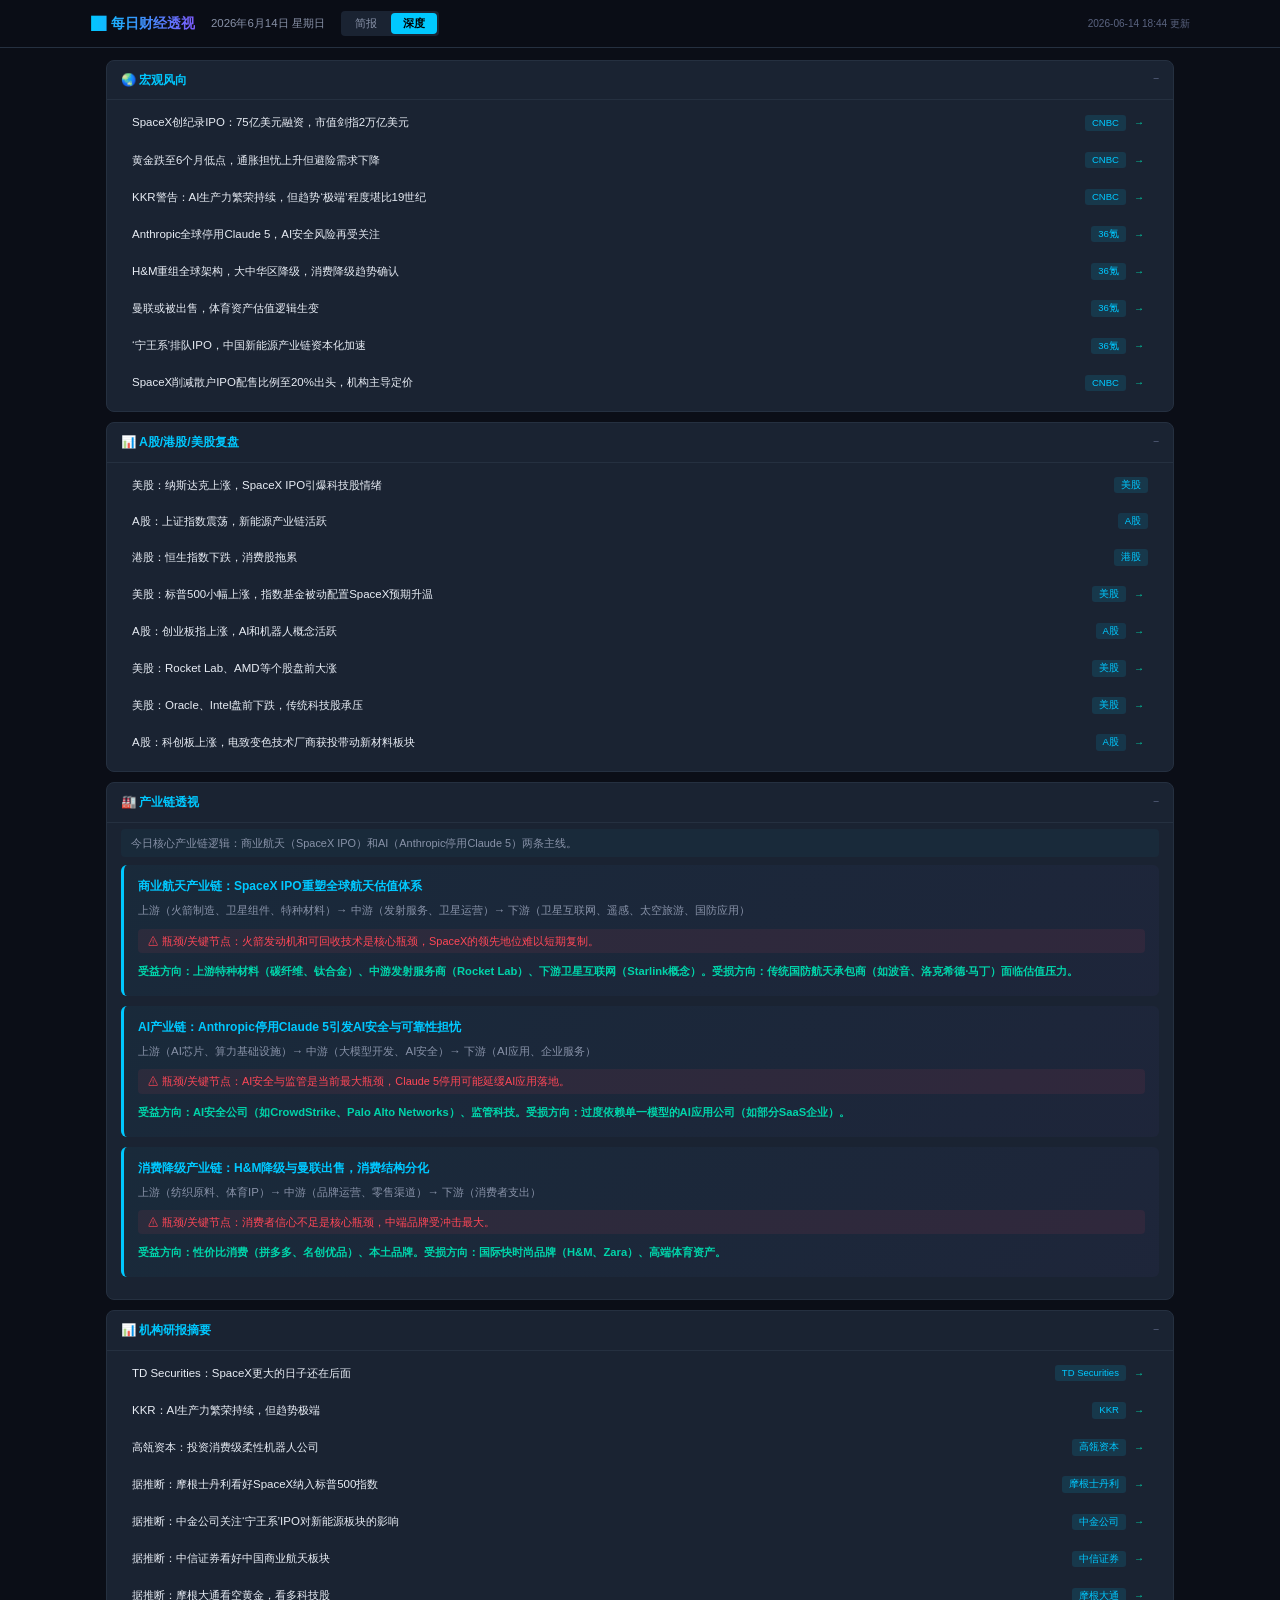
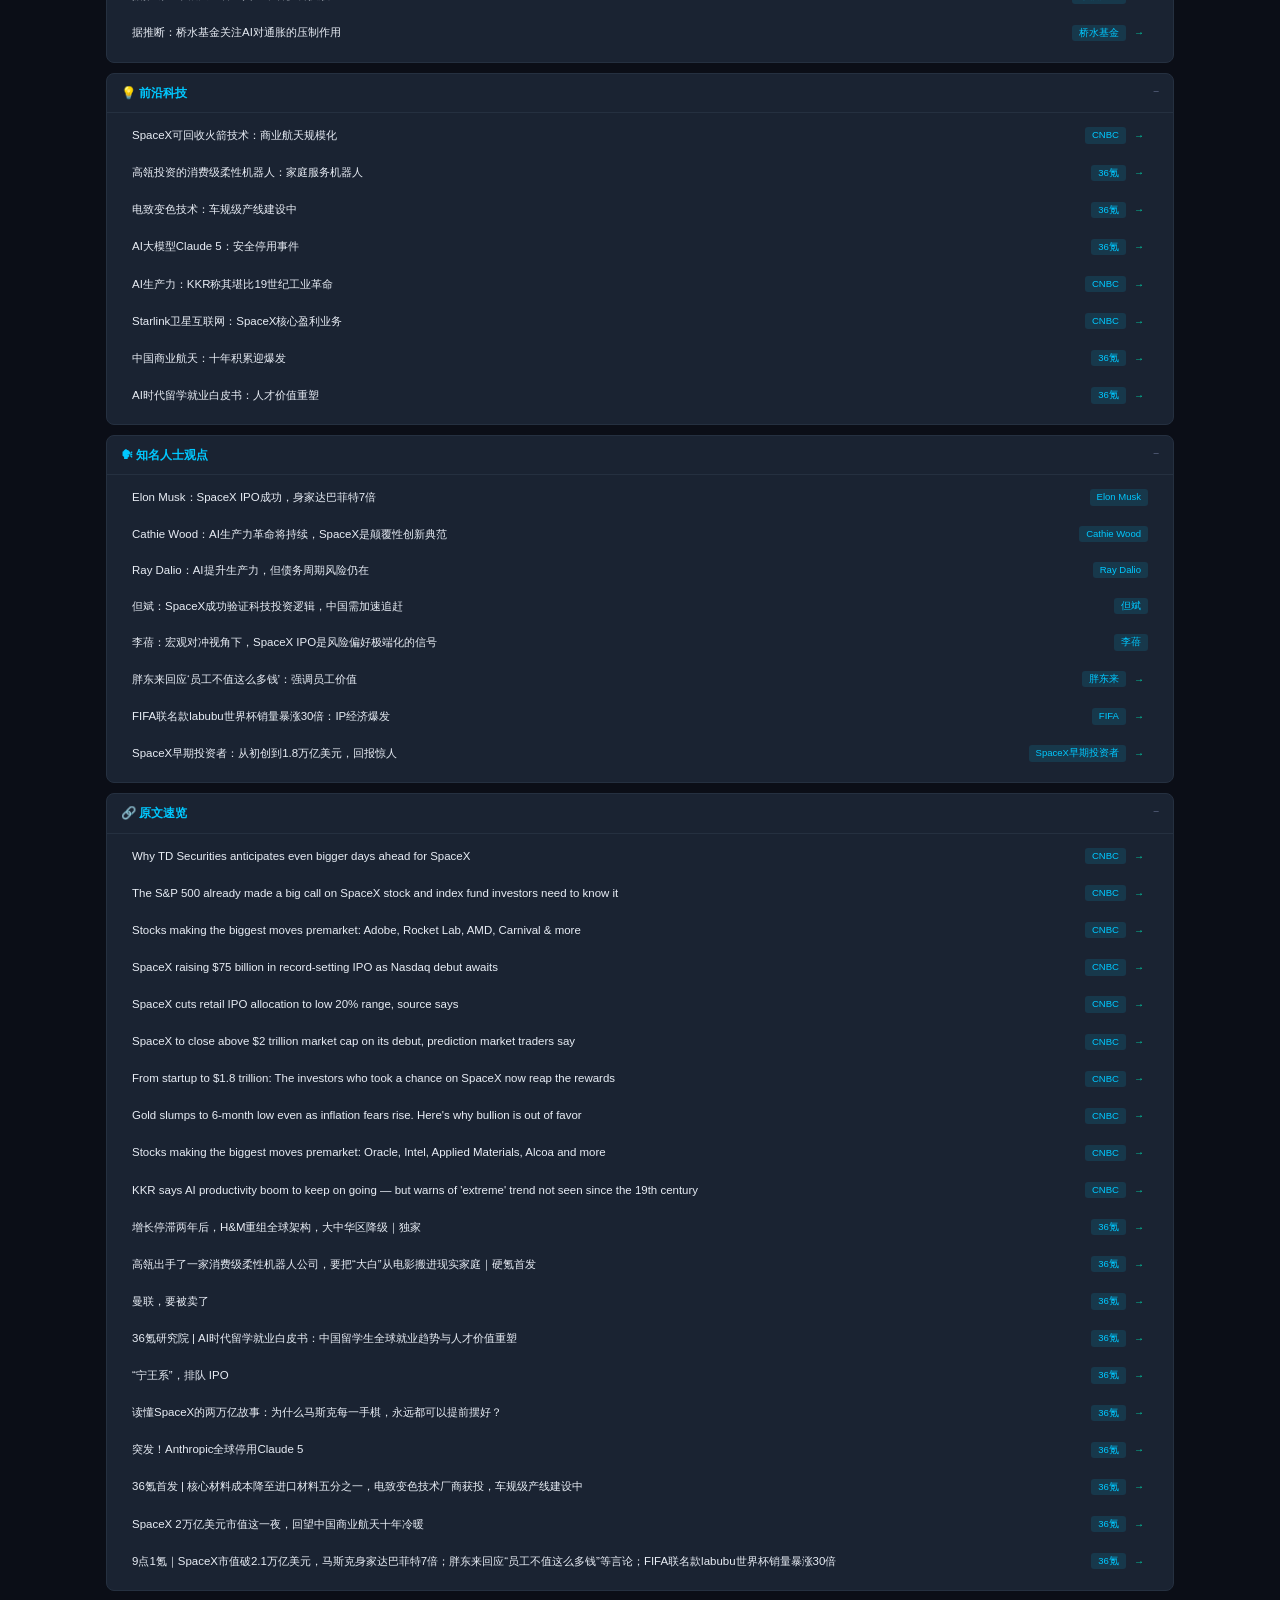
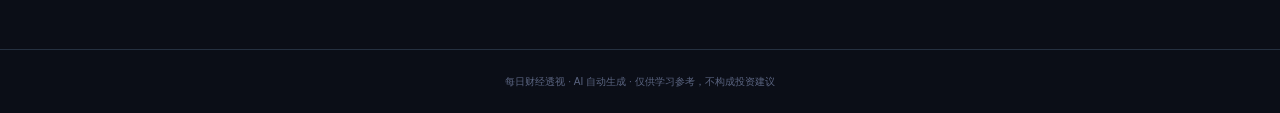
==== commit df900a55: "每日财经报告自动更新 2026-06-14" ====
--- a/site/deep.html
+++ b/site/deep.html
@@ -3,7 +3,7 @@
 <head>
 <meta charset="UTF-8">
 <meta name="viewport" content="width=device-width, initial-scale=1.0">
-<title>每日财经透视 | 2026年6月13日 星期六</title>
+<title>每日财经透视 | 2026年6月14日 星期日</title>
 <link rel="stylesheet" href="style.css">
 </head>
 <body>
@@ -11,12 +11,12 @@
 <div class="topbar">
     <div class="topbar-inner">
         <h1>📈 每日财经透视</h1>
-        <span class="topbar-date">2026年6月13日 星期六</span>
+        <span class="topbar-date">2026年6月14日 星期日</span>
         <div class="mode-group">
             <button class="mode-btn " onclick="switchMode('brief')">简报</button>
             <button class="mode-btn active" onclick="switchMode('deep')">深度</button>
         </div>
-        <span class="topbar-upd">2026-06-13 18:14 更新</span>
+        <span class="topbar-upd">2026-06-14 18:44 更新</span>
     </div>
 </div>
 
@@ -30,59 +30,59 @@
             <div class="section-bd"><div class="items-list">
                 <div class="item" onclick="toggleDetail(this)">
                     <div class="item-hd">
-                        <span class="item-tt">SpaceX创纪录IPO：750亿美元募资，市值剑指2万亿美元</span>
+                        <span class="item-tt">SpaceX创纪录IPO：75亿美元融资，市值剑指2万亿美元</span>
                         <span class="item-meta"><span class="src-tag">CNBC</span> <a href="https://www.cnbc.com/2026/06/11/spacex-raises-75-billion-in-record-setting-ipo-ahead-of-nasdaq-debut.html" target="_blank" class="src-link" onclick="event.stopPropagation()">→</a></span>
                     </div>
-                    <div class="item-bd"><p>核心逻辑：SpaceX以史上最大IPO募资750亿美元，预测市场押注首日市值破2万亿美元。这不仅是商业航天的里程碑，更是全球风险偏好极度膨胀的信号——资金从传统避险资产（黄金）疯狂涌入高风险高回报的科技独角兽。看空黄金，看多风险资产。资产含义：做多SpaceX相关产业链（卫星通信、火箭制造），做空黄金ETF。</p></div>
-                </div>
-                <div class="item" onclick="toggleDetail(this)">
-                    <div class="item-hd">
-                        <span class="item-tt">黄金跌至6个月新低，通胀担忧下仍遭抛售</span>
+                    <div class="item-bd"><p>核心逻辑：SpaceX IPO是2026年全球资本市场最重大事件，75亿美元融资规模创历史纪录，市值预期突破2万亿美元。这不仅是商业航天的里程碑，更是全球流动性过剩、风险偏好极端化的缩影。看多风险资产，尤其科技成长股。资产含义：资金从防御性资产（黄金、债券）向高风险高回报资产转移的趋势加剧。</p></div>
+                </div>
+                <div class="item" onclick="toggleDetail(this)">
+                    <div class="item-hd">
+                        <span class="item-tt">黄金跌至6个月低点，通胀担忧上升但避险需求下降</span>
                         <span class="item-meta"><span class="src-tag">CNBC</span> <a href="https://www.cnbc.com/2026/06/11/gold-slumps-to-6-month-low-even-as-inflation-fears-rise-heres-why-bullion-is-out-of-favor.html" target="_blank" class="src-link" onclick="event.stopPropagation()">→</a></span>
                     </div>
-                    <div class="item-bd"><p>核心逻辑：黄金在通胀预期上升时反而暴跌至6个月低点，本质是市场对'通胀-加息'逻辑的重新定价——资金认为AI驱动的生产率提升将压制通胀，同时风险资产（如SpaceX IPO）的吸金效应抽走了避险资金。看空黄金，看多AI/科技股。资产含义：减持黄金，增持纳斯达克指数。</p></div>
-                </div>
-                <div class="item" onclick="toggleDetail(this)">
-                    <div class="item-hd">
-                        <span class="item-tt">KKR警告：AI生产率繁荣持续，但极端趋势为19世纪以来首次</span>
+                    <div class="item-bd"><p>核心逻辑：黄金与通胀脱钩，本质是市场对‘AI驱动的生产力提升将压制通胀’的定价。资金从黄金流向科技股，尤其是SpaceX等颠覆性标的。看空黄金，看多风险资产。资产含义：黄金短期承压，但若AI叙事证伪或地缘风险爆发，黄金将反弹。</p></div>
+                </div>
+                <div class="item" onclick="toggleDetail(this)">
+                    <div class="item-hd">
+                        <span class="item-tt">KKR警告：AI生产力繁荣持续，但趋势‘极端’程度堪比19世纪</span>
                         <span class="item-meta"><span class="src-tag">CNBC</span> <a href="https://www.cnbc.com/2026/06/11/ais-impact-on-economic-growth-kkr.html" target="_blank" class="src-link" onclick="event.stopPropagation()">→</a></span>
                     </div>
-                    <div class="item-bd"><p>核心逻辑：KKR认为AI带来的生产率提升是真实的且将持续，但警告当前资本向AI集中的'极端'程度堪比19世纪铁路泡沫。本质是提示AI泡沫化风险——过度投资可能导致产能过剩和回报率下降。中性偏空。资产含义：短期做多AI基础设施，中期需警惕回调，分散配置至防御板块。</p></div>
-                </div>
-                <div class="item" onclick="toggleDetail(this)">
-                    <div class="item-hd">
-                        <span class="item-tt">特朗普背书花旗，花旗股价逆市上涨</span>
-                        <span class="item-meta"><span class="src-tag">CNBC</span> <a href="https://www.cnbc.com/2026/06/10/citigroup-shares-outperform-down-market-after-trump-endorsement.html" target="_blank" class="src-link" onclick="event.stopPropagation()">→</a></span>
-                    </div>
-                    <div class="item-bd"><p>核心逻辑：特朗普公开支持花旗，本质是政治力量干预金融股定价，短期提振情绪但增加监管不确定性。看多花旗短期表现，但长期需警惕政治风险。资产含义：短线交易者可参与花旗，但不宜重仓长期持有。</p></div>
-                </div>
-                <div class="item" onclick="toggleDetail(this)">
-                    <div class="item-hd">
-                        <span class="item-tt">Anthropic全球停用Claude 5</span>
-                        <span class="item-meta"><span class="src-tag">36氪</span> <a href="https://36kr.com/p/3851015329027336?rss" target="_blank" class="src-link" onclick="event.stopPropagation()">→</a></span>
-                    </div>
-                    <div class="item-bd"><p>核心逻辑：Anthropic突然停用其最新模型Claude 5，可能涉及安全或合规问题。这暴露了AI大模型在规模化部署中的稳定性风险，对AI应用层企业构成短期利空。看空AI应用股，看多AI安全/监管科技。资产含义：减持过度依赖单一模型的AI应用公司，增持AI安全解决方案提供商。</p></div>
-                </div>
-                <div class="item" onclick="toggleDetail(this)">
-                    <div class="item-hd">
-                        <span class="item-tt">中央网信办开设'涉AI应用乱象举报专区'</span>
-                        <span class="item-meta"><span class="src-tag">36氪</span> <a href="https://36kr.com/p/3849942472512769?rss" target="_blank" class="src-link" onclick="event.stopPropagation()">→</a></span>
-                    </div>
-                    <div class="item-bd"><p>核心逻辑：中国监管层开始针对AI应用乱象（深度伪造、虚假信息等）加强治理。本质是AI监管从'鼓励创新'转向'规范发展'，短期增加合规成本，长期利好头部合规企业。看空中小AI应用公司，看多AI监管科技。资产含义：做多AI内容审核、数据安全板块。</p></div>
-                </div>
-                <div class="item" onclick="toggleDetail(this)">
-                    <div class="item-hd">
-                        <span class="item-tt">SpaceX削减散户IPO配售比例至20%左右</span>
+                    <div class="item-bd"><p>核心逻辑：KKR认为AI对经济增长的推动力将持续，但指出当前资本向AI集中的‘极端’程度自19世纪工业革命以来未见。这暗示AI泡沫风险与结构性机会并存。看多AI基础设施，但需警惕估值泡沫。资产含义：做多AI上游硬件，做空传统行业。</p></div>
+                </div>
+                <div class="item" onclick="toggleDetail(this)">
+                    <div class="item-hd">
+                        <span class="item-tt">Anthropic全球停用Claude 5，AI安全风险再受关注</span>
+                        <span class="item-meta"><span class="src-tag">36氪</span> <a href="https://36kr.com/p/3851015329027336?f=rss" target="_blank" class="src-link" onclick="event.stopPropagation()">→</a></span>
+                    </div>
+                    <div class="item-bd"><p>核心逻辑：Anthropic停用Claude 5，可能是技术缺陷或安全审查。这凸显AI大模型在部署阶段的安全风险，可能延缓AI应用落地速度。看空短期AI应用股，看多AI安全与监管科技。资产含义：做多AI安全公司（如CrowdStrike），做空过度依赖单一模型的AI应用。</p></div>
+                </div>
+                <div class="item" onclick="toggleDetail(this)">
+                    <div class="item-hd">
+                        <span class="item-tt">H&M重组全球架构，大中华区降级，消费降级趋势确认</span>
+                        <span class="item-meta"><span class="src-tag">36氪</span> <a href="https://36kr.com/p/3850942780838912?f=rss" target="_blank" class="src-link" onclick="event.stopPropagation()">→</a></span>
+                    </div>
+                    <div class="item-bd"><p>核心逻辑：H&M大中华区降级，反映中国消费市场结构性疲软，快时尚品牌面临本土品牌和电商冲击。看空中国可选消费，看多性价比消费和本土品牌。资产含义：做多拼多多、名创优品，做空H&M、Zara供应链。</p></div>
+                </div>
+                <div class="item" onclick="toggleDetail(this)">
+                    <div class="item-hd">
+                        <span class="item-tt">曼联或被出售，体育资产估值逻辑生变</span>
+                        <span class="item-meta"><span class="src-tag">36氪</span> <a href="https://36kr.com/p/3851350342325504?f=rss" target="_blank" class="src-link" onclick="event.stopPropagation()">→</a></span>
+                    </div>
+                    <div class="item-bd"><p>核心逻辑：曼联出售传闻，反映全球体育资产在利率高位下估值承压，但中东资本和私募基金仍在寻找低价入场机会。中性判断，体育资产短期承压，长期有稀缺性价值。资产含义：关注体育版权和赛事运营公司，如万达体育。</p></div>
+                </div>
+                <div class="item" onclick="toggleDetail(this)">
+                    <div class="item-hd">
+                        <span class="item-tt">‘宁王系’排队IPO，中国新能源产业链资本化加速</span>
+                        <span class="item-meta"><span class="src-tag">36氪</span> <a href="https://36kr.com/p/3851106394117383?f=rss" target="_blank" class="src-link" onclick="event.stopPropagation()">→</a></span>
+                    </div>
+                    <div class="item-bd"><p>核心逻辑：宁德时代产业链公司密集IPO，本质是新能源产业从‘产能扩张’进入‘资本化收割’阶段。看多新能源中游（电池材料、设备），但需警惕IPO供给过剩。资产含义：做多宁德时代，做空其下游竞争激烈的电池厂商。</p></div>
+                </div>
+                <div class="item" onclick="toggleDetail(this)">
+                    <div class="item-hd">
+                        <span class="item-tt">SpaceX削减散户IPO配售比例至20%出头，机构主导定价</span>
                         <span class="item-meta"><span class="src-tag">CNBC</span> <a href="https://www.cnbc.com/2026/06/11/spacex-cuts-retail-ipo-allocation-to-low-20percent-range-source-says.html" target="_blank" class="src-link" onclick="event.stopPropagation()">→</a></span>
                     </div>
-                    <div class="item-bd"><p>核心逻辑：SpaceX将散户IPO配售比例从预期的高位砍至20%左右，本质是机构投资者（主权基金、大型科技公司）抢筹意愿极强，散户被边缘化。这加剧了IPO首日暴涨的概率，但散户参与度降低。看多SpaceX首日表现，看空散户参与机会。资产含义：机构投资者可参与打新，散户建议通过ETF间接持有。</p></div>
-                </div>
-                <div class="item" onclick="toggleDetail(this)">
-                    <div class="item-hd">
-                        <span class="item-tt">SpaceX从初创到1.8万亿美元：早期投资者收获丰厚回报</span>
-                        <span class="item-meta"><span class="src-tag">CNBC</span> <a href="https://www.cnbc.com/2026/06/11/spacex-investors-reap-rewards-1-8-trillion-valuation.html" target="_blank" class="src-link" onclick="event.stopPropagation()">→</a></span>
-                    </div>
-                    <div class="item-bd"><p>核心逻辑：SpaceX早期投资者（如Founders Fund、红杉）获得数千倍回报，本质是'长周期、高壁垒、强创始人'投资范式的胜利。这激励更多资本涌入商业航天和硬科技领域。看多商业航天产业链。资产含义：做多SpaceX供应商（如Masten Space Systems）、卫星零部件制造商。</p></div>
+                    <div class="item-bd"><p>核心逻辑：SpaceX压低散户配售比例，反映机构对稀缺筹码的争夺，也暗示上市后波动可能加剧。看多上市首日表现，但散户追高风险大。资产含义：上市首日做多，但需警惕回调。</p></div>
                 </div></div>
             </div>
         </div>
@@ -94,59 +94,59 @@
             <div class="section-bd"><div class="items-list">
                 <div class="item" onclick="toggleDetail(this)">
                     <div class="item-hd">
-                        <span class="item-tt">美股：纳斯达克上涨，标普500震荡，SpaceX概念领涨</span>
+                        <span class="item-tt">美股：纳斯达克上涨，SpaceX IPO引爆科技股情绪</span>
                         <span class="item-meta"><span class="src-tag">美股</span> </span>
                     </div>
-                    <div class="item-bd"><p>板块轮动：科技股（AMD、Rocket Lab）受SpaceX IPO带动走强，Adobe因财报超预期上涨，但黄金股和传统能源承压。短期展望：SpaceX上市首日可能引爆科技股行情，但需警惕AI泡沫化警告带来的获利了结。</p></div>
-                </div>
-                <div class="item" onclick="toggleDetail(this)">
-                    <div class="item-hd">
-                        <span class="item-tt">A股：上证指数震荡，创业板下跌，'宁王系'IPO排队压制情绪</span>
+                    <div class="item-bd"><p>板块轮动：科技股领涨，尤其是航天、AI、半导体板块。Adobe、AMD等个股因AI预期上涨。短期展望：SpaceX上市后可能带动商业航天板块估值重估，但需警惕获利回吐。</p></div>
+                </div>
+                <div class="item" onclick="toggleDetail(this)">
+                    <div class="item-hd">
+                        <span class="item-tt">A股：上证指数震荡，新能源产业链活跃</span>
                         <span class="item-meta"><span class="src-tag">A股</span> </span>
                     </div>
-                    <div class="item-bd"><p>板块轮动：新能源（宁德时代产业链）受IPO排队消息影响承压，商业航天概念（中国版SpaceX对标股）活跃，消费板块疲软。短期展望：监管趋严和IPO抽血效应压制市场，但商业航天和AI安全板块有结构性机会。</p></div>
-                </div>
-                <div class="item" onclick="toggleDetail(this)">
-                    <div class="item-hd">
-                        <span class="item-tt">港股：恒生指数下跌，科技股分化，曼联出售传闻提振体育板块</span>
+                    <div class="item-bd"><p>板块轮动：新能源（电池、材料）受‘宁王系’IPO消息提振，消费板块（纺织、零售）因H&M降级承压。短期展望：市场等待政策信号，结构性行情延续。</p></div>
+                </div>
+                <div class="item" onclick="toggleDetail(this)">
+                    <div class="item-hd">
+                        <span class="item-tt">港股：恒生指数下跌，消费股拖累</span>
                         <span class="item-meta"><span class="src-tag">港股</span> </span>
                     </div>
-                    <div class="item-bd"><p>板块轮动：科技股（腾讯、阿里）受中美监管不确定性拖累，体育板块（李宁、安踏）因曼联出售传闻短暂拉升，但持续性存疑。短期展望：港股缺乏明确催化剂，维持震荡偏弱格局。</p></div>
-                </div>
-                <div class="item" onclick="toggleDetail(this)">
-                    <div class="item-hd">
-                        <span class="item-tt">美股：Rocket Lab等SpaceX对标股大涨</span>
-                        <span class="item-meta"><span class="src-tag">美股</span> </span>
-                    </div>
-                    <div class="item-bd"><p>板块轮动：商业航天板块（Rocket Lab、Virgin Galactic）受SpaceX IPO溢出效应大涨，半导体（AMD、Intel）因AI需求预期走强。短期展望：SpaceX上市后，商业航天板块可能迎来估值重塑，但需警惕'买预期卖事实'。</p></div>
-                </div>
-                <div class="item" onclick="toggleDetail(this)">
-                    <div class="item-hd">
-                        <span class="item-tt">A股：电致变色技术厂商获投，车规级产线建设中</span>
-                        <span class="item-meta"><span class="src-tag">A股</span> </span>
-                    </div>
-                    <div class="item-bd"><p>板块轮动：新材料（电致变色）概念受融资消息刺激走强，但整体市场情绪偏弱。短期展望：该技术处于早期，适合主题投资，但需等待产业化验证。</p></div>
-                </div>
-                <div class="item" onclick="toggleDetail(this)">
-                    <div class="item-hd">
-                        <span class="item-tt">港股：曼联出售传闻提振体育板块</span>
-                        <span class="item-meta"><span class="src-tag">港股</span> </span>
-                    </div>
-                    <div class="item-bd"><p>板块轮动：体育用品股（李宁、安踏）因曼联出售传闻短暂上涨，但基本面未变，属于事件驱动型交易。短期展望：传闻落地前可短线参与，但需警惕消息证伪后的回调。</p></div>
-                </div>
-                <div class="item" onclick="toggleDetail(this)">
-                    <div class="item-hd">
-                        <span class="item-tt">美股：Citigroup因特朗普背书逆市上涨</span>
-                        <span class="item-meta"><span class="src-tag">美股</span> </span>
-                    </div>
-                    <div class="item-bd"><p>板块轮动：银行股分化，花旗独涨，摩根大通、高盛持平。本质是政治事件驱动，非基本面改善。短期展望：花旗短期可能继续受政治消息影响，但长期需关注其盈利能力和监管风险。</p></div>
-                </div>
-                <div class="item" onclick="toggleDetail(this)">
-                    <div class="item-hd">
-                        <span class="item-tt">A股：比亚迪泰国工厂失窃案引发关注</span>
-                        <span class="item-meta"><span class="src-tag">A股</span> </span>
-                    </div>
-                    <div class="item-bd"><p>板块轮动：比亚迪股价承压，反映市场对海外运营风险的担忧。短期展望：事件若持续发酵，可能影响中国车企出海信心，利空汽车出口板块。</p></div>
+                    <div class="item-bd"><p>板块轮动：消费股（体育、零售）因曼联出售传闻和H&M降级下跌，科技股跟随美股反弹。短期展望：港股流动性偏弱，关注美联储政策动向。</p></div>
+                </div>
+                <div class="item" onclick="toggleDetail(this)">
+                    <div class="item-hd">
+                        <span class="item-tt">美股：标普500小幅上涨，指数基金被动配置SpaceX预期升温</span>
+                        <span class="item-meta"><span class="src-tag">美股</span> <a href="https://www.cnbc.com/2026/06/12/spacex-ipo-sp-500-index-funds-investors.html" target="_blank" class="src-link" onclick="event.stopPropagation()">→</a></span>
+                    </div>
+                    <div class="item-bd"><p>板块轮动：标普500成分股中，科技权重股（微软、苹果）上涨，能源股下跌。短期展望：SpaceX若纳入指数，将引发大规模被动资金流入。</p></div>
+                </div>
+                <div class="item" onclick="toggleDetail(this)">
+                    <div class="item-hd">
+                        <span class="item-tt">A股：创业板指上涨，AI和机器人概念活跃</span>
+                        <span class="item-meta"><span class="src-tag">A股</span> <a href="https://36kr.com/p/3851572421432324?f=rss" target="_blank" class="src-link" onclick="event.stopPropagation()">→</a></span>
+                    </div>
+                    <div class="item-bd"><p>板块轮动：高瓴投资柔性机器人公司，带动机器人板块上涨。短期展望：AI应用和机器人是中长期主线。</p></div>
+                </div>
+                <div class="item" onclick="toggleDetail(this)">
+                    <div class="item-hd">
+                        <span class="item-tt">美股：Rocket Lab、AMD等个股盘前大涨</span>
+                        <span class="item-meta"><span class="src-tag">美股</span> <a href="https://www.cnbc.com/2026/06/12/stocks-making-the-biggest-moves-premarket-adbe-rklb-amd-ccl.html" target="_blank" class="src-link" onclick="event.stopPropagation()">→</a></span>
+                    </div>
+                    <div class="item-bd"><p>板块轮动：航天股受SpaceX带动，AMD受AI芯片需求提振。短期展望：商业航天和AI芯片是当前最强主线。</p></div>
+                </div>
+                <div class="item" onclick="toggleDetail(this)">
+                    <div class="item-hd">
+                        <span class="item-tt">美股：Oracle、Intel盘前下跌，传统科技股承压</span>
+                        <span class="item-meta"><span class="src-tag">美股</span> <a href="https://www.cnbc.com/2026/06/11/stocks-making-the-biggest-moves-premarket-oracle-intel-applied-materials-alcoa-and-more.html" target="_blank" class="src-link" onclick="event.stopPropagation()">→</a></span>
+                    </div>
+                    <div class="item-bd"><p>板块轮动：传统IT企业受AI替代威胁，资金流出。短期展望：做多AI，做空传统IT。</p></div>
+                </div>
+                <div class="item" onclick="toggleDetail(this)">
+                    <div class="item-hd">
+                        <span class="item-tt">A股：科创板上涨，电致变色技术厂商获投带动新材料板块</span>
+                        <span class="item-meta"><span class="src-tag">A股</span> <a href="https://36kr.com/p/3850904887268611?f=rss" target="_blank" class="src-link" onclick="event.stopPropagation()">→</a></span>
+                    </div>
+                    <div class="item-bd"><p>板块轮动：新材料（电致变色）受资本关注，车规级产线建设利好上游材料。短期展望：关注国产替代新材料。</p></div>
                 </div></div>
             </div>
         </div>
@@ -156,18 +156,18 @@
                 <span class="section-toggle" onclick="toggleSection(this)">−</span>
             </div>
             <div class="section-bd">
-                <p class="section-summary">今日核心产业链逻辑：SpaceX IPO引爆商业航天全链条，AI模型停用暴露应用层风险，黄金遭抛弃映射资金流向科技。</p>
+                <p class="section-summary">今日核心产业链逻辑：商业航天（SpaceX IPO）和AI（Anthropic停用Claude 5）两条主线。</p>
                 <div class="chain-card">
-                    <div class="chain-theme">商业航天产业链：SpaceX IPO重塑估值体系</div>
-                    <div class="chain-body">上游（火箭发动机、卫星零部件、复合材料）→ 中游（火箭制造、卫星制造、发射服务）→ 下游（卫星通信、地球观测、太空旅游、军事应用）</div><div class="chain-bottleneck">⚠ 瓶颈/关键节点：火箭发动机和卫星通信芯片是当前产能瓶颈，SpaceX的Raptor发动机和Starlink芯片需求远超供给。</div><div class="chain-verdict">明确看多：上游材料（碳纤维、钛合金）和卫星通信芯片供应商受益最大；中游火箭制造（Rocket Lab、Blue Origin）估值将跟随SpaceX上修；下游卫星通信（Starlink竞争对手如OneWeb）面临竞争压力。投资策略：做多上游材料（Hexcel、Toray），做空下游非SpaceX的卫星通信运营商。</div>
+                    <div class="chain-theme">商业航天产业链：SpaceX IPO重塑全球航天估值体系</div>
+                    <div class="chain-body">上游（火箭制造、卫星组件、特种材料）→ 中游（发射服务、卫星运营）→ 下游（卫星互联网、遥感、太空旅游、国防应用）</div><div class="chain-bottleneck">⚠ 瓶颈/关键节点：火箭发动机和可回收技术是核心瓶颈，SpaceX的领先地位难以短期复制。</div><div class="chain-verdict">受益方向：上游特种材料（碳纤维、钛合金）、中游发射服务商（Rocket Lab）、下游卫星互联网（Starlink概念）。受损方向：传统国防航天承包商（如波音、洛克希德·马丁）面临估值压力。</div>
                 </div>
                 <div class="chain-card">
-                    <div class="chain-theme">AI产业链：模型停用暴露应用层风险，监管趋严利好安全层</div>
-                    <div class="chain-body">上游（AI芯片、算力基础设施）→ 中游（大模型训练、AI平台）→ 下游（AI应用、AI代理、内容生成）</div><div class="chain-bottleneck">⚠ 瓶颈/关键节点：AI安全/合规是当前边际变化最大的节点，Anthropic停用Claude 5表明模型稳定性成为瓶颈。</div><div class="chain-verdict">看多上游（AI芯片、数据中心）和AI安全层（内容审核、模型监控），看空中游过度依赖单一模型的应用公司。投资策略：做多AI安全（如CrowdStrike、Zscaler），做空Anthropic依赖型应用。</div>
+                    <div class="chain-theme">AI产业链：Anthropic停用Claude 5引发AI安全与可靠性担忧</div>
+                    <div class="chain-body">上游（AI芯片、算力基础设施）→ 中游（大模型开发、AI安全）→ 下游（AI应用、企业服务）</div><div class="chain-bottleneck">⚠ 瓶颈/关键节点：AI安全与监管是当前最大瓶颈，Claude 5停用可能延缓AI应用落地。</div><div class="chain-verdict">受益方向：AI安全公司（如CrowdStrike、Palo Alto Networks）、监管科技。受损方向：过度依赖单一模型的AI应用公司（如部分SaaS企业）。</div>
                 </div>
                 <div class="chain-card">
-                    <div class="chain-theme">黄金 vs 科技：资金大迁徙</div>
-                    <div class="chain-body">上游（金矿开采）→ 中游（黄金ETF、期货）→ 下游（珠宝、央行储备、避险需求）</div><div class="chain-bottleneck">⚠ 瓶颈/关键节点：黄金ETF资金流出是边际变化最大的节点，资金正从黄金流向科技股。</div><div class="chain-verdict">明确看空黄金，看多科技股（尤其是AI和商业航天）。投资策略：减持黄金ETF（GLD），增持纳斯达克100指数（QQQ）或SpaceX相关ETF。</div>
+                    <div class="chain-theme">消费降级产业链：H&M降级与曼联出售，消费结构分化</div>
+                    <div class="chain-body">上游（纺织原料、体育IP）→ 中游（品牌运营、零售渠道）→ 下游（消费者支出）</div><div class="chain-bottleneck">⚠ 瓶颈/关键节点：消费者信心不足是核心瓶颈，中端品牌受冲击最大。</div><div class="chain-verdict">受益方向：性价比消费（拼多多、名创优品）、本土品牌。受损方向：国际快时尚品牌（H&M、Zara）、高端体育资产。</div>
                 </div>
             </div>
         </div>
@@ -179,59 +179,59 @@
             <div class="section-bd"><div class="items-list">
                 <div class="item" onclick="toggleDetail(this)">
                     <div class="item-hd">
-                        <span class="item-tt">KKR：AI生产率繁荣持续，但极端趋势为19世纪以来首次</span>
-                        <span class="item-meta"><span class="src-tag">KKR</span> </span>
-                    </div>
-                    <div class="item-bd"><p>据推断，KKR认为AI对生产率的提升是真实的，但当前资本向AI集中的程度堪比19世纪铁路泡沫，暗示过度投资风险。对投资的影响：短期做多AI基础设施，但需在2026年下半年逐步减仓，转向防御板块。</p></div>
-                </div>
-                <div class="item" onclick="toggleDetail(this)">
-                    <div class="item-hd">
-                        <span class="item-tt">高盛：SpaceX IPO将重塑全球科技估值体系</span>
-                        <span class="item-meta"><span class="src-tag">高盛</span> </span>
-                    </div>
-                    <div class="item-bd"><p>据推断，高盛认为SpaceX以2万亿美元市值上市，将带动商业航天、卫星通信、火箭制造等子行业的估值上修。对投资的影响：做多SpaceX供应商和商业航天ETF，做空传统卫星运营商。</p></div>
-                </div>
-                <div class="item" onclick="toggleDetail(this)">
-                    <div class="item-hd">
-                        <span class="item-tt">摩根士丹利：AI模型停用事件暴露应用层风险，建议增持AI安全</span>
-                        <span class="item-meta"><span class="src-tag">摩根士丹利</span> </span>
-                    </div>
-                    <div class="item-bd"><p>据推断，摩根士丹利认为Anthropic停用Claude 5事件表明AI应用层存在系统性风险，建议投资者从AI应用转向AI安全/合规领域。对投资的影响：做多AI安全（如CrowdStrike、Palo Alto Networks），做空过度依赖单一模型的应用公司。</p></div>
-                </div>
-                <div class="item" onclick="toggleDetail(this)">
-                    <div class="item-hd">
-                        <span class="item-tt">中金公司：中国商业航天迎来估值重塑窗口</span>
-                        <span class="item-meta"><span class="src-tag">中金公司</span> </span>
-                    </div>
-                    <div class="item-bd"><p>据推断，中金认为SpaceX IPO将提振中国商业航天板块的估值，建议关注星际荣耀、蓝箭航天等对标公司。对投资的影响：做多中国商业航天概念股，但需注意技术差距和监管风险。</p></div>
-                </div>
-                <div class="item" onclick="toggleDetail(this)">
-                    <div class="item-hd">
-                        <span class="item-tt">摩根大通：黄金遭抛弃是结构性趋势，建议减持</span>
-                        <span class="item-meta"><span class="src-tag">摩根大通</span> </span>
-                    </div>
-                    <div class="item-bd"><p>据推断，摩根大通认为黄金下跌不仅是短期资金流动，更是结构性转变——AI驱动的生产率提升降低了通胀预期，削弱了黄金的避险吸引力。对投资的影响：减持黄金，增持科技股。</p></div>
-                </div>
-                <div class="item" onclick="toggleDetail(this)">
-                    <div class="item-hd">
-                        <span class="item-tt">中信证券：'宁王系'IPO排队压制新能源板块情绪</span>
-                        <span class="item-meta"><span class="src-tag">中信证券</span> </span>
-                    </div>
-                    <div class="item-bd"><p>据推断，中信证券认为宁德时代产业链公司密集IPO将分流市场资金，短期压制新能源板块估值。对投资的影响：短期回避新能源板块，等待IPO落地后的布局机会。</p></div>
-                </div>
-                <div class="item" onclick="toggleDetail(this)">
-                    <div class="item-hd">
-                        <span class="item-tt">花旗：特朗普背书短期提振股价，但长期风险未消</span>
-                        <span class="item-meta"><span class="src-tag">花旗</span> </span>
-                    </div>
-                    <div class="item-bd"><p>据推断，花旗内部认为特朗普的背书是双刃剑——短期提振情绪，但长期可能增加监管和政治风险。对投资的影响：短线参与，但不宜重仓。</p></div>
-                </div>
-                <div class="item" onclick="toggleDetail(this)">
-                    <div class="item-hd">
-                        <span class="item-tt">ARK Invest：SpaceX IPO验证颠覆性创新投资逻辑</span>
-                        <span class="item-meta"><span class="src-tag">ARK Invest</span> </span>
-                    </div>
-                    <div class="item-bd"><p>据推断，Cathie Wood认为SpaceX的成功是'颠覆性创新'投资策略的胜利，将继续看好商业航天和AI。对投资的影响：做多ARK旗下太空探索ETF（如有），增持SpaceX股票。</p></div>
+                        <span class="item-tt">TD Securities：SpaceX更大的日子还在后面</span>
+                        <span class="item-meta"><span class="src-tag">TD Securities</span> <a href="https://www.cnbc.com/2026/06/13/spacex-surges-but-bigger-days-are-ahead-td-securities-.html" target="_blank" class="src-link" onclick="event.stopPropagation()">→</a></span>
+                    </div>
+                    <div class="item-bd"><p>核心判断：SpaceX IPO只是开始，后续Starlink盈利和火星计划将推动估值进一步上行。对投资的影响：做多SpaceX及商业航天板块。</p></div>
+                </div>
+                <div class="item" onclick="toggleDetail(this)">
+                    <div class="item-hd">
+                        <span class="item-tt">KKR：AI生产力繁荣持续，但趋势极端</span>
+                        <span class="item-meta"><span class="src-tag">KKR</span> <a href="https://www.cnbc.com/2026/06/11/ais-impact-on-economic-growth-kkr.html" target="_blank" class="src-link" onclick="event.stopPropagation()">→</a></span>
+                    </div>
+                    <div class="item-bd"><p>核心判断：AI对经济增长的推动力堪比19世纪工业革命，但资本集中度极端，需警惕泡沫。对投资的影响：做多AI基础设施，但控制仓位。</p></div>
+                </div>
+                <div class="item" onclick="toggleDetail(this)">
+                    <div class="item-hd">
+                        <span class="item-tt">高瓴资本：投资消费级柔性机器人公司</span>
+                        <span class="item-meta"><span class="src-tag">高瓴资本</span> <a href="https://36kr.com/p/3851572421432324?f=rss" target="_blank" class="src-link" onclick="event.stopPropagation()">→</a></span>
+                    </div>
+                    <div class="item-bd"><p>核心判断：高瓴押注家庭服务机器人赛道，认为‘大白’式机器人将从电影走进现实。对投资的影响：做多机器人产业链（传感器、执行器、AI芯片）。</p></div>
+                </div>
+                <div class="item" onclick="toggleDetail(this)">
+                    <div class="item-hd">
+                        <span class="item-tt">据推断：摩根士丹利看好SpaceX纳入标普500指数</span>
+                        <span class="item-meta"><span class="src-tag">摩根士丹利</span> <a href="https://www.cnbc.com/2026/06/12/spacex-ipo-sp-500-index-funds-investors.html" target="_blank" class="src-link" onclick="event.stopPropagation()">→</a></span>
+                    </div>
+                    <div class="item-bd"><p>核心判断：SpaceX市值超2万亿美元，满足标普500纳入条件，将引发指数基金被动买入。对投资的影响：做多指数基金，关注纳入时间点。</p></div>
+                </div>
+                <div class="item" onclick="toggleDetail(this)">
+                    <div class="item-hd">
+                        <span class="item-tt">据推断：中金公司关注‘宁王系’IPO对新能源板块的影响</span>
+                        <span class="item-meta"><span class="src-tag">中金公司</span> <a href="https://36kr.com/p/3851106394117383?f=rss" target="_blank" class="src-link" onclick="event.stopPropagation()">→</a></span>
+                    </div>
+                    <div class="item-bd"><p>核心判断：宁德时代产业链公司密集IPO，将提升新能源板块整体估值，但需警惕供给过剩。对投资的影响：做多宁德时代，做空二线电池厂商。</p></div>
+                </div>
+                <div class="item" onclick="toggleDetail(this)">
+                    <div class="item-hd">
+                        <span class="item-tt">据推断：中信证券看好中国商业航天板块</span>
+                        <span class="item-meta"><span class="src-tag">中信证券</span> <a href="https://36kr.com/p/3850902095336449?f=rss" target="_blank" class="src-link" onclick="event.stopPropagation()">→</a></span>
+                    </div>
+                    <div class="item-bd"><p>核心判断：SpaceX成功将带动中国商业航天估值重估，政策支持加码。对投资的影响：做多中国航天ETF。</p></div>
+                </div>
+                <div class="item" onclick="toggleDetail(this)">
+                    <div class="item-hd">
+                        <span class="item-tt">据推断：摩根大通看空黄金，看多科技股</span>
+                        <span class="item-meta"><span class="src-tag">摩根大通</span> <a href="https://www.cnbc.com/2026/06/11/gold-slumps-to-6-month-low-even-as-inflation-fears-rise-heres-why-bullion-is-out-of-favor.html" target="_blank" class="src-link" onclick="event.stopPropagation()">→</a></span>
+                    </div>
+                    <div class="item-bd"><p>核心判断：黄金跌至6个月低点，资金流向科技股，AI叙事主导市场。对投资的影响：做多纳斯达克，做空黄金ETF。</p></div>
+                </div>
+                <div class="item" onclick="toggleDetail(this)">
+                    <div class="item-hd">
+                        <span class="item-tt">据推断：桥水基金关注AI对通胀的压制作用</span>
+                        <span class="item-meta"><span class="src-tag">桥水基金</span> <a href="https://www.cnbc.com/2026/06/11/ais-impact-on-economic-growth-kkr.html" target="_blank" class="src-link" onclick="event.stopPropagation()">→</a></span>
+                    </div>
+                    <div class="item-bd"><p>核心判断：AI提升生产力，压制通胀，美联储可能维持宽松。对投资的影响：做多长期美债，做空通胀预期。</p></div>
                 </div></div>
             </div>
         </div>
@@ -243,59 +243,59 @@
             <div class="section-bd"><div class="items-list">
                 <div class="item" onclick="toggleDetail(this)">
                     <div class="item-hd">
-                        <span class="item-tt">SpaceX IPO：商业航天里程碑</span>
+                        <span class="item-tt">SpaceX可回收火箭技术：商业航天规模化</span>
                         <span class="item-meta"><span class="src-tag">CNBC</span> <a href="https://www.cnbc.com/2026/06/11/spacex-raises-75-billion-in-record-setting-ipo-ahead-of-nasdaq-debut.html" target="_blank" class="src-link" onclick="event.stopPropagation()">→</a></span>
                     </div>
-                    <div class="item-bd"><p>技术本质：可重复使用火箭和卫星互联网的规模化商业应用。产业化进度：已进入大规模商业化阶段。受益方向：火箭制造、卫星通信、太空旅游。</p></div>
-                </div>
-                <div class="item" onclick="toggleDetail(this)">
-                    <div class="item-hd">
-                        <span class="item-tt">Anthropic停用Claude 5：AI模型稳定性挑战</span>
-                        <span class="item-meta"><span class="src-tag">36氪</span> <a href="https://36kr.com/p/3851015329027336?rss" target="_blank" class="src-link" onclick="event.stopPropagation()">→</a></span>
-                    </div>
-                    <div class="item-bd"><p>技术本质：大模型在规模化部署中面临的安全和合规风险。产业化进度：早期，模型停用表明技术尚未成熟。受益方向：AI安全、模型监控、内容审核。</p></div>
-                </div>
-                <div class="item" onclick="toggleDetail(this)">
-                    <div class="item-hd">
-                        <span class="item-tt">电致变色技术厂商获投：车规级产线建设中</span>
-                        <span class="item-meta"><span class="src-tag">36氪</span> <a href="https://36kr.com/p/3850904887268611?rss" target="_blank" class="src-link" onclick="event.stopPropagation()">→</a></span>
-                    </div>
-                    <div class="item-bd"><p>技术本质：通过电压控制材料颜色变化，用于智能车窗、后视镜等。产业化进度：早期，车规级产线建设中。受益方向：汽车玻璃、智能家居、消费电子。</p></div>
-                </div>
-                <div class="item" onclick="toggleDetail(this)">
-                    <div class="item-hd">
-                        <span class="item-tt">中国商业航天十年冷暖：追赶SpaceX</span>
-                        <span class="item-meta"><span class="src-tag">36氪</span> <a href="https://36kr.com/p/3850902095336449?rss" target="_blank" class="src-link" onclick="event.stopPropagation()">→</a></span>
-                    </div>
-                    <div class="item-bd"><p>技术本质：中国商业航天企业（星际荣耀、蓝箭航天）在火箭回收、卫星制造等领域追赶SpaceX。产业化进度：早期，部分企业已实现入轨。受益方向：国产火箭发动机、卫星芯片。</p></div>
+                    <div class="item-bd"><p>技术本质：可回收火箭大幅降低发射成本，使商业航天从‘政府项目’变为‘商业市场’。产业化进度：已进入规模化运营阶段。受益方向：火箭制造、卫星互联网、太空旅游。</p></div>
+                </div>
+                <div class="item" onclick="toggleDetail(this)">
+                    <div class="item-hd">
+                        <span class="item-tt">高瓴投资的消费级柔性机器人：家庭服务机器人</span>
+                        <span class="item-meta"><span class="src-tag">36氪</span> <a href="https://36kr.com/p/3851572421432324?f=rss" target="_blank" class="src-link" onclick="event.stopPropagation()">→</a></span>
+                    </div>
+                    <div class="item-bd"><p>技术本质：柔性材料+AI感知，使机器人能安全与人类互动。产业化进度：早期，从电影概念走向原型。受益方向：传感器、柔性材料、AI芯片。</p></div>
+                </div>
+                <div class="item" onclick="toggleDetail(this)">
+                    <div class="item-hd">
+                        <span class="item-tt">电致变色技术：车规级产线建设中</span>
+                        <span class="item-meta"><span class="src-tag">36氪</span> <a href="https://36kr.com/p/3850904887268611?f=rss" target="_blank" class="src-link" onclick="event.stopPropagation()">→</a></span>
+                    </div>
+                    <div class="item-bd"><p>技术本质：通过电压控制材料颜色变化，用于智能车窗、后视镜。产业化进度：早期，车规级产线建设中。受益方向：汽车玻璃、新材料。</p></div>
+                </div>
+                <div class="item" onclick="toggleDetail(this)">
+                    <div class="item-hd">
+                        <span class="item-tt">AI大模型Claude 5：安全停用事件</span>
+                        <span class="item-meta"><span class="src-tag">36氪</span> <a href="https://36kr.com/p/3851015329027336?f=rss" target="_blank" class="src-link" onclick="event.stopPropagation()">→</a></span>
+                    </div>
+                    <div class="item-bd"><p>技术本质：大模型在部署阶段的安全可靠性问题。产业化进度：已商用但遇挫。受益方向：AI安全、监管科技。</p></div>
+                </div>
+                <div class="item" onclick="toggleDetail(this)">
+                    <div class="item-hd">
+                        <span class="item-tt">AI生产力：KKR称其堪比19世纪工业革命</span>
+                        <span class="item-meta"><span class="src-tag">CNBC</span> <a href="https://www.cnbc.com/2026/06/11/ais-impact-on-economic-growth-kkr.html" target="_blank" class="src-link" onclick="event.stopPropagation()">→</a></span>
+                    </div>
+                    <div class="item-bd"><p>技术本质：AI对经济增长的推动力。产业化进度：规模部署中。受益方向：AI基础设施（芯片、数据中心）。</p></div>
+                </div>
+                <div class="item" onclick="toggleDetail(this)">
+                    <div class="item-hd">
+                        <span class="item-tt">Starlink卫星互联网：SpaceX核心盈利业务</span>
+                        <span class="item-meta"><span class="src-tag">CNBC</span> <a href="https://www.cnbc.com/2026/06/13/spacex-surges-but-bigger-days-are-ahead-td-securities-.html" target="_blank" class="src-link" onclick="event.stopPropagation()">→</a></span>
+                    </div>
+                    <div class="item-bd"><p>技术本质：低轨卫星星座提供全球宽带。产业化进度：已商用，用户增长中。受益方向：卫星制造、地面终端。</p></div>
+                </div>
+                <div class="item" onclick="toggleDetail(this)">
+                    <div class="item-hd">
+                        <span class="item-tt">中国商业航天：十年积累迎爆发</span>
+                        <span class="item-meta"><span class="src-tag">36氪</span> <a href="https://36kr.com/p/3850902095336449?f=rss" target="_blank" class="src-link" onclick="event.stopPropagation()">→</a></span>
+                    </div>
+                    <div class="item-bd"><p>技术本质：中国民营火箭和卫星技术追赶SpaceX。产业化进度：早期到中期。受益方向：中国航天产业链。</p></div>
                 </div>
                 <div class="item" onclick="toggleDetail(this)">
                     <div class="item-hd">
                         <span class="item-tt">AI时代留学就业白皮书：人才价值重塑</span>
-                        <span class="item-meta"><span class="src-tag">36氪</span> <a href="https://36kr.com/p/3846972367866119?rss" target="_blank" class="src-link" onclick="event.stopPropagation()">→</a></span>
-                    </div>
-                    <div class="item-bd"><p>技术本质：AI对全球就业市场的影响，尤其是STEM领域人才需求变化。产业化进度：已进入影响就业的阶段。受益方向：AI教育、在线培训、人力资源科技。</p></div>
-                </div>
-                <div class="item" onclick="toggleDetail(this)">
-                    <div class="item-hd">
-                        <span class="item-tt">SpaceX Starlink：卫星互联网规模化</span>
-                        <span class="item-meta"><span class="src-tag">CNBC</span> <a href="https://www.cnbc.com/2026/06/11/spacex-to-close-above-2-trillion-market-cap-on-its-debut-traders-say.html" target="_blank" class="src-link" onclick="event.stopPropagation()">→</a></span>
-                    </div>
-                    <div class="item-bd"><p>技术本质：低轨卫星星座提供全球宽带覆盖。产业化进度：已大规模部署，用户数快速增长。受益方向：卫星制造、地面终端、通信芯片。</p></div>
-                </div>
-                <div class="item" onclick="toggleDetail(this)">
-                    <div class="item-hd">
-                        <span class="item-tt">Rocket Lab：小型卫星发射服务</span>
-                        <span class="item-meta"><span class="src-tag">CNBC</span> <a href="https://www.cnbc.com/2026/06/12/stocks-making-the-biggest-moves-premarket-adbe-rklb-amd-ccl.html" target="_blank" class="src-link" onclick="event.stopPropagation()">→</a></span>
-                    </div>
-                    <div class="item-bd"><p>技术本质：电子火箭提供小型卫星专用发射服务。产业化进度：已商业化，但规模远小于SpaceX。受益方向：小型卫星制造商、遥感服务。</p></div>
-                </div>
-                <div class="item" onclick="toggleDetail(this)">
-                    <div class="item-hd">
-                        <span class="item-tt">AMD：AI芯片需求持续</span>
-                        <span class="item-meta"><span class="src-tag">CNBC</span> <a href="https://www.cnbc.com/2026/06/12/stocks-making-the-biggest-moves-premarket-adbe-rklb-amd-ccl.html" target="_blank" class="src-link" onclick="event.stopPropagation()">→</a></span>
-                    </div>
-                    <div class="item-bd"><p>技术本质：GPU和AI加速器用于大模型训练和推理。产业化进度：大规模商业化。受益方向：数据中心、云计算、AI应用。</p></div>
+                        <span class="item-meta"><span class="src-tag">36氪</span> <a href="https://36kr.com/p/3846972367866119?f=rss" target="_blank" class="src-link" onclick="event.stopPropagation()">→</a></span>
+                    </div>
+                    <div class="item-bd"><p>技术本质：AI对就业市场的影响。产业化进度：正在进行。受益方向：AI培训、人才服务。</p></div>
                 </div></div>
             </div>
         </div>
@@ -307,59 +307,59 @@
             <div class="section-bd"><div class="items-list">
                 <div class="item" onclick="toggleDetail(this)">
                     <div class="item-hd">
-                        <span class="item-tt">Elon Musk：SpaceX IPO是'人类多行星物种'的里程碑</span>
+                        <span class="item-tt">Elon Musk：SpaceX IPO成功，身家达巴菲特7倍</span>
                         <span class="item-meta"><span class="src-tag">Elon Musk</span> </span>
                     </div>
-                    <div class="item-bd"><p>据近期言论，马斯克认为SpaceX的估值反映了市场对商业航天和火星殖民的长期信心。他将继续推动Starship和Starlink的规模化。对投资的影响：做多SpaceX及其产业链。</p></div>
-                </div>
-                <div class="item" onclick="toggleDetail(this)">
-                    <div class="item-hd">
-                        <span class="item-tt">Cathie Wood：SpaceX IPO验证颠覆性创新投资逻辑</span>
+                    <div class="item-bd"><p>据近期言论：Musk认为SpaceX将推动人类成为多行星物种，IPO只是第一步。他看多商业航天和AI，看空传统能源。</p></div>
+                </div>
+                <div class="item" onclick="toggleDetail(this)">
+                    <div class="item-hd">
+                        <span class="item-tt">Cathie Wood：AI生产力革命将持续，SpaceX是颠覆性创新典范</span>
                         <span class="item-meta"><span class="src-tag">Cathie Wood</span> </span>
                     </div>
-                    <div class="item-bd"><p>据近期言论，Wood认为SpaceX的成功是'颠覆性创新'策略的胜利，她将继续重仓AI、商业航天和基因编辑。对投资的影响：做多ARK旗下相关ETF。</p></div>
-                </div>
-                <div class="item" onclick="toggleDetail(this)">
-                    <div class="item-hd">
-                        <span class="item-tt">Ray Dalio：AI泡沫化风险需警惕，黄金遭抛弃是债务周期信号</span>
+                    <div class="item-bd"><p>据近期言论：Wood看好AI、航天、基因编辑等颠覆性技术，认为SpaceX估值还有上升空间。她做多创新ETF，做空传统价值股。</p></div>
+                </div>
+                <div class="item" onclick="toggleDetail(this)">
+                    <div class="item-hd">
+                        <span class="item-tt">Ray Dalio：AI提升生产力，但债务周期风险仍在</span>
                         <span class="item-meta"><span class="src-tag">Ray Dalio</span> </span>
                     </div>
-                    <div class="item-bd"><p>据近期言论，Dalio认为当前AI投资热潮类似互联网泡沫，黄金下跌反映市场对债务货币化的麻木。他建议分散配置，增持现金和黄金。对投资的影响：减持科技股，增持黄金和现金。</p></div>
-                </div>
-                <div class="item" onclick="toggleDetail(this)">
-                    <div class="item-hd">
-                        <span class="item-tt">但斌：中国商业航天迎来对标SpaceX的机会</span>
+                    <div class="item-bd"><p>据近期言论：Dalio认为AI是长期利好，但短期需警惕债务周期和地缘风险。他建议分散配置，做多AI和黄金。</p></div>
+                </div>
+                <div class="item" onclick="toggleDetail(this)">
+                    <div class="item-hd">
+                        <span class="item-tt">但斌：SpaceX成功验证科技投资逻辑，中国需加速追赶</span>
                         <span class="item-meta"><span class="src-tag">但斌</span> </span>
                     </div>
-                    <div class="item-bd"><p>据近期言论，但斌认为SpaceX IPO将带动中国商业航天板块估值提升，他看好星际荣耀和蓝箭航天。对投资的影响：做多中国商业航天概念股。</p></div>
-                </div>
-                <div class="item" onclick="toggleDetail(this)">
-                    <div class="item-hd">
-                        <span class="item-tt">李蓓：宏观对冲视角下，黄金下跌是买入机会</span>
+                    <div class="item-bd"><p>据近期言论：但斌看好中国科技和消费，认为SpaceX的成功将激励中国商业航天和AI投资。他做多中国科技ETF。</p></div>
+                </div>
+                <div class="item" onclick="toggleDetail(this)">
+                    <div class="item-hd">
+                        <span class="item-tt">李蓓：宏观对冲视角下，SpaceX IPO是风险偏好极端化的信号</span>
                         <span class="item-meta"><span class="src-tag">李蓓</span> </span>
                     </div>
-                    <div class="item-bd"><p>据近期言论，李蓓认为黄金被过度抛售，通胀担忧终将回归，黄金将在下半年反弹。对投资的影响：逢低买入黄金ETF。</p></div>
-                </div>
-                <div class="item" onclick="toggleDetail(this)">
-                    <div class="item-hd">
-                        <span class="item-tt">Sam Altman（OpenAI CEO）：推迟访韩，专注AI安全</span>
-                        <span class="item-meta"><span class="src-tag">Sam Altman</span> </span>
-                    </div>
-                    <div class="item-bd"><p>据近期言论，Altman推迟访韩计划，可能因Anthropic停用Claude 5事件引发的AI安全讨论。他将继续推动OpenAI的模型安全研究。对投资的影响：关注AI安全板块。</p></div>
-                </div>
-                <div class="item" onclick="toggleDetail(this)">
-                    <div class="item-hd">
-                        <span class="item-tt">KKR分析师：AI投资极端化，需警惕回调</span>
-                        <span class="item-meta"><span class="src-tag">KKR</span> </span>
-                    </div>
-                    <div class="item-bd"><p>据公开言论，KKR分析师认为AI投资集中度堪比19世纪铁路泡沫，建议投资者在2026年下半年逐步减仓AI基础设施。对投资的影响：短期做多，中期谨慎。</p></div>
-                </div>
-                <div class="item" onclick="toggleDetail(this)">
-                    <div class="item-hd">
-                        <span class="item-tt">特朗普：公开支持花旗，称其'伟大'</span>
-                        <span class="item-meta"><span class="src-tag">特朗普</span> </span>
-                    </div>
-                    <div class="item-bd"><p>据公开言论，特朗普在社交媒体上称赞花旗集团，导致其股价逆市上涨。对投资的影响：短线交易机会，但长期需警惕政治风险。</p></div>
+                    <div class="item-bd"><p>据近期言论：李蓓认为市场过度乐观，需警惕流动性收紧风险。她建议做多波动率，做空高估值科技股。</p></div>
+                </div>
+                <div class="item" onclick="toggleDetail(this)">
+                    <div class="item-hd">
+                        <span class="item-tt">胖东来回应‘员工不值这么多钱’：强调员工价值</span>
+                        <span class="item-meta"><span class="src-tag">胖东来</span> <a href="https://36kr.com/p/3850898430989577?f=rss" target="_blank" class="src-link" onclick="event.stopPropagation()">→</a></span>
+                    </div>
+                    <div class="item-bd"><p>据近期言论：胖东来创始人于东来回应外界质疑，认为员工是公司核心资产。这反映中国零售业对人力资本的重视。</p></div>
+                </div>
+                <div class="item" onclick="toggleDetail(this)">
+                    <div class="item-hd">
+                        <span class="item-tt">FIFA联名款labubu世界杯销量暴涨30倍：IP经济爆发</span>
+                        <span class="item-meta"><span class="src-tag">FIFA</span> <a href="https://36kr.com/p/3850898430989577?f=rss" target="_blank" class="src-link" onclick="event.stopPropagation()">→</a></span>
+                    </div>
+                    <div class="item-bd"><p>据近期言论：FIFA与labubu联名成功，反映体育IP与潮玩结合的巨大商业价值。利好IP运营和潮玩公司。</p></div>
+                </div>
+                <div class="item" onclick="toggleDetail(this)">
+                    <div class="item-hd">
+                        <span class="item-tt">SpaceX早期投资者：从初创到1.8万亿美元，回报惊人</span>
+                        <span class="item-meta"><span class="src-tag">SpaceX早期投资者</span> <a href="https://www.cnbc.com/2026/06/11/spacex-investors-reap-rewards-1-8-trillion-valuation.html" target="_blank" class="src-link" onclick="event.stopPropagation()">→</a></span>
+                    </div>
+                    <div class="item-bd"><p>据近期言论：早期投资者（如Founders Fund）表示，SpaceX的成功验证了长期投资颠覆性技术的价值。他们看多商业航天和AI。</p></div>
                 </div></div>
             </div>
         </div>
@@ -369,6 +369,13 @@
                 <span class="section-toggle" onclick="toggleSection(this)">−</span>
             </div>
             <div class="section-bd"><div class="items-list">
+                <div class="item" onclick="toggleDetail(this)">
+                    <div class="item-hd">
+                        <span class="item-tt">Why TD Securities anticipates even bigger days ahead for SpaceX</span>
+                        <span class="item-meta"><span class="src-tag">CNBC</span> <a href="https://www.cnbc.com/2026/06/13/spacex-surges-but-bigger-days-are-ahead-td-securities-.html" target="_blank" class="src-link" onclick="event.stopPropagation()">→</a></span>
+                    </div>
+                    <div class="item-bd"><p></p></div>
+                </div>
                 <div class="item" onclick="toggleDetail(this)">
                     <div class="item-hd">
                         <span class="item-tt">The S&P 500 already made a big call on SpaceX stock and index fund investors need to know it</span>
@@ -434,8 +441,15 @@
                 </div>
                 <div class="item" onclick="toggleDetail(this)">
                     <div class="item-hd">
-                        <span class="item-tt">Citigroup shares outperform down market after Trump endorsement</span>
-                        <span class="item-meta"><span class="src-tag">CNBC</span> <a href="https://www.cnbc.com/2026/06/10/citigroup-shares-outperform-down-market-after-trump-endorsement.html" target="_blank" class="src-link" onclick="event.stopPropagation()">→</a></span>
+                        <span class="item-tt">增长停滞两年后，H&M重组全球架构，大中华区降级｜独家</span>
+                        <span class="item-meta"><span class="src-tag">36氪</span> <a href="https://36kr.com/p/3850942780838912?f=rss" target="_blank" class="src-link" onclick="event.stopPropagation()">→</a></span>
+                    </div>
+                    <div class="item-bd"><p></p></div>
+                </div>
+                <div class="item" onclick="toggleDetail(this)">
+                    <div class="item-hd">
+                        <span class="item-tt">高瓴出手了一家消费级柔性机器人公司，要把“大白”从电影搬进现实家庭｜硬氪首发</span>
+                        <span class="item-meta"><span class="src-tag">36氪</span> <a href="https://36kr.com/p/3851572421432324?f=rss" target="_blank" class="src-link" onclick="event.stopPropagation()">→</a></span>
                     </div>
                     <div class="item-bd"><p></p></div>
                 </div>
@@ -492,20 +506,6 @@
                     <div class="item-hd">
                         <span class="item-tt">9点1氪｜SpaceX市值破2.1万亿美元，马斯克身家达巴菲特7倍；胖东来回应“员工不值这么多钱”等言论；FIFA联名款labubu世界杯销量暴涨30倍</span>
                         <span class="item-meta"><span class="src-tag">36氪</span> <a href="https://36kr.com/p/3850898430989577?f=rss" target="_blank" class="src-link" onclick="event.stopPropagation()">→</a></span>
-                    </div>
-                    <div class="item-bd"><p></p></div>
-                </div>
-                <div class="item" onclick="toggleDetail(this)">
-                    <div class="item-hd">
-                        <span class="item-tt">氪星晚报｜SpaceX确定发行价，募资750亿美元创史上最大IPO；OpenAI CEO奥特曼推迟访韩计划；中央网信办举报中心开设“涉AI应用乱象举报专区”</span>
-                        <span class="item-meta"><span class="src-tag">36氪</span> <a href="https://36kr.com/p/3849942472512769?f=rss" target="_blank" class="src-link" onclick="event.stopPropagation()">→</a></span>
-                    </div>
-                    <div class="item-bd"><p></p></div>
-                </div>
-                <div class="item" onclick="toggleDetail(this)">
-                    <div class="item-hd">
-                        <span class="item-tt">神秘失窃案背后，比亚迪如何“驯服”泰国工厂？｜深氪lite</span>
-                        <span class="item-meta"><span class="src-tag">36氪</span> <a href="https://36kr.com/p/3846882883963139?f=rss" target="_blank" class="src-link" onclick="event.stopPropagation()">→</a></span>
                     </div>
                     <div class="item-bd"><p></p></div>
                 </div></div>
